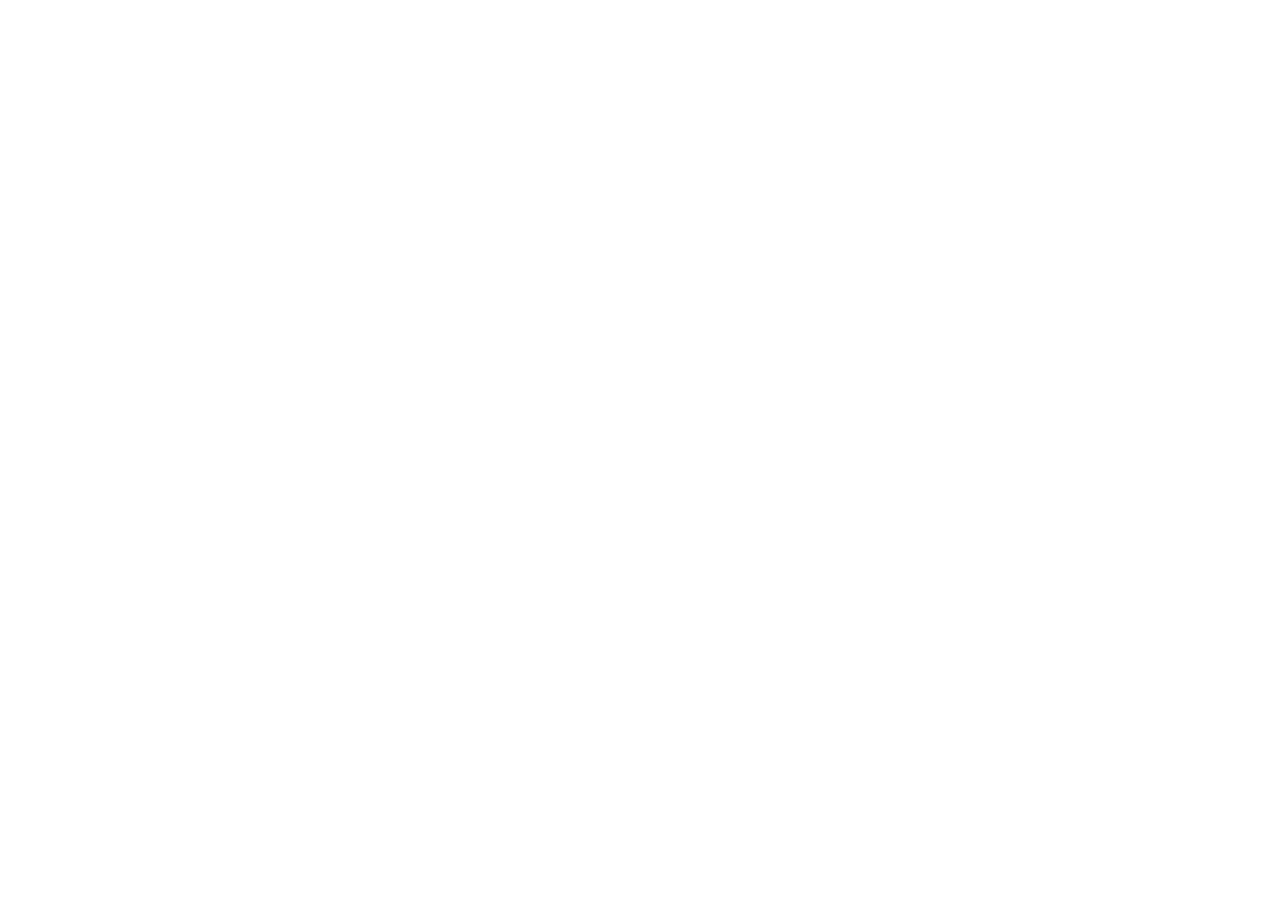
==== index.html @ 7414a8f4 "chore(project): synchronize project structure" ====
<!doctype html>
<html lang="en" dir="ltr">
  <head>
    <meta charset="UTF-8" />
    <meta name="viewport" content="width=device-width, initial-scale=1.0" />

    <title>Mostafa &amp; Amira | Luxury Wedding Invitation</title>

    <meta name="description" content="You are cordially invited to celebrate the wedding of Mostafa and Amira — Cairo, Egypt." />
    <meta name="theme-color" content="#FAD6E3" />

    <link rel="preconnect" href="https://fonts.googleapis.com" />
    <link rel="preconnect" href="https://fonts.gstatic.com" crossorigin />
    <link
      href="https://fonts.googleapis.com/css2?family=Cairo:wght@300;400;600;700;800;900&family=Cinzel:wght@400;500;600;700;800&family=Great+Vibes&family=Playfair+Display:ital,wght@0,400;1,400&display=swap"
      rel="stylesheet"
    />

    <link rel="stylesheet" href="assets/css/style.css" />
  </head>

  <body>
    <script src="assets/js/app.js"></script>
  </body>
</html>
---- assets/css/style.css ----
* {
  margin: 0;
  padding: 0;
  box-sizing: border-box;
}

html {
  scroll-behavior: smooth;
}

body {
  font-family: "Cairo", sans-serif;
  background: radial-gradient(
    circle at top,
    #2b2205 0%,
    #0b0b0b 45%,
    #000 100%
  );
  color: #fff;
  overflow-x: hidden;
}

.hero {
  min-height: 100vh;

  display: flex;
  flex-direction: column;

  justify-content: center;
  align-items: center;

  text-align: center;

  padding: 40px;
}

.hero h1,
.hero h2 {
  font-family: "Cinzel", serif;

  font-size: clamp(60px, 8vw, 120px);

  color: #d4af37;

  letter-spacing: 6px;

  text-shadow: 0 0 30px rgba(212, 175, 55, 0.35);
}

.hero span {
  font-size: 50px;

  margin: 20px 0;

  color: white;
}

.hero p {
  margin-top: 35px;

  font-size: 22px;

  letter-spacing: 6px;

  text-transform: uppercase;

  opacity: 0.8;
}
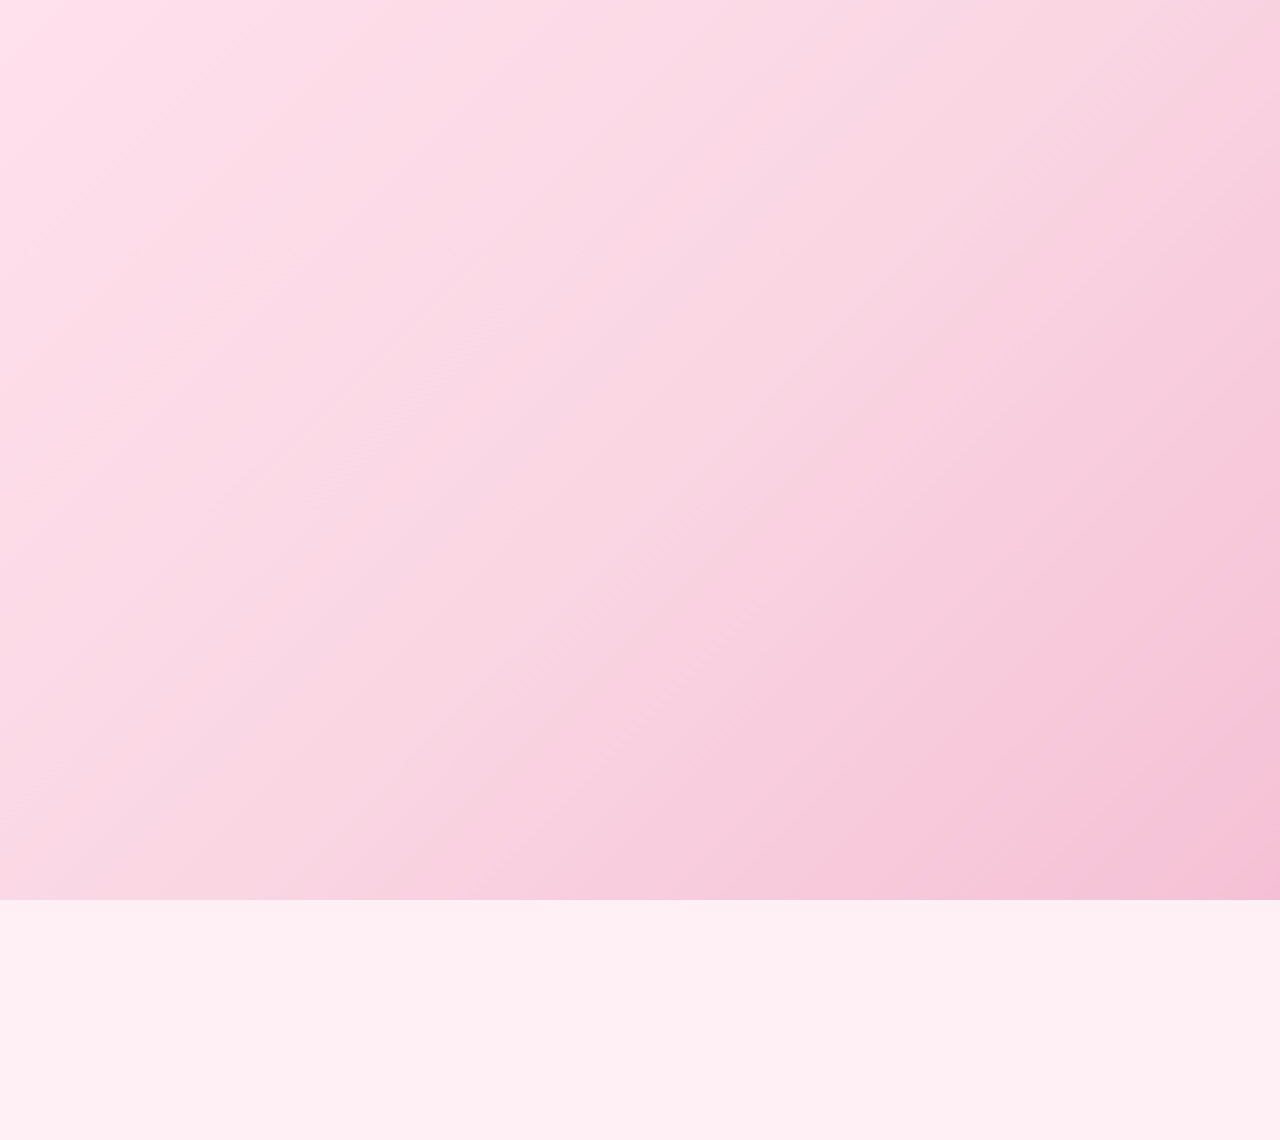
==== commit efbec97a: "chore(layout): initialize global layout system" ====
--- a/index.html
+++ b/index.html
@@ -20,6 +20,118 @@
   </head>
 
   <body>
+
+    <!-- ═══════════════════════════════════════════
+         ACCESSIBILITY — Skip to main content
+    ════════════════════════════════════════════ -->
+    <a class="skip-to-content" href="#main-content">Skip to main content</a>
+
+    <!-- ═══════════════════════════════════════════
+         PAGE LOADER
+         Shown on initial load; hidden by JS once
+         assets are ready. aria-live announces state.
+    ════════════════════════════════════════════ -->
+    <div id="loader" role="status" aria-label="Loading invitation" aria-live="polite"></div>
+
+    <!-- ═══════════════════════════════════════════
+         APP WRAPPER
+         Single root for scroll, overflow, and
+         stacking-context control.
+    ════════════════════════════════════════════ -->
+    <div id="app">
+
+      <!-- Decoration layer: particles, petals, sparkles.
+           aria-hidden — purely visual, no semantic content. -->
+      <div id="canvas-particles" aria-hidden="true"></div>
+
+      <!-- ─────────────────────────────────────────
+           SITE HEADER
+           role="banner" — one per page, per ARIA spec.
+           Contains: navigation landmark (to be built).
+      ──────────────────────────────────────────── -->
+      <header id="site-header" role="banner">
+        <nav id="site-nav" role="navigation" aria-label="Wedding invitation navigation"></nav>
+      </header>
+
+      <!-- ─────────────────────────────────────────
+           MAIN CONTENT
+           id="main-content" is the skip-link target.
+           All invitation sections live inside here.
+      ──────────────────────────────────────────── -->
+      <main id="main-content" role="main">
+
+        <!-- 01. Hero ─────────────────────────────
+             Crystal arch entrance, M&A monogram,
+             date, CTA. Reference: 01_LUXURY_HERO.png
+        ──────────────────────────────────────── -->
+        <section id="hero" aria-labelledby="hero-heading"></section>
+
+        <!-- 02. Our Story ────────────────────────
+             Couple narrative, editorial layout.
+             Reference: 05_SECTIONS_LAYOUT.png (02)
+        ──────────────────────────────────────── -->
+        <section id="our-story" aria-labelledby="our-story-heading"></section>
+
+        <!-- 03. The Event ────────────────────────
+             Date, time, place — glass info cards.
+             Reference: 05_SECTIONS_LAYOUT.png (03)
+        ──────────────────────────────────────── -->
+        <section id="the-event" aria-labelledby="the-event-heading"></section>
+
+        <!-- 04. The Couple ───────────────────────
+             Couple portrait, love quote card.
+             Reference: 05_SECTIONS_LAYOUT.png (04)
+        ──────────────────────────────────────── -->
+        <section id="the-couple" aria-labelledby="the-couple-heading"></section>
+
+        <!-- 05. Gallery ──────────────────────────
+             Photo memories, masonry grid.
+             Reference: 05_SECTIONS_LAYOUT.png (05)
+        ──────────────────────────────────────── -->
+        <section id="gallery" aria-labelledby="gallery-heading"></section>
+
+        <!-- 06. Countdown ────────────────────────
+             Live timer to wedding date.
+             Reference: 05_SECTIONS_LAYOUT.png (06)
+        ──────────────────────────────────────── -->
+        <section id="countdown" aria-labelledby="countdown-heading"></section>
+
+        <!-- 07. Location ─────────────────────────
+             Google Maps embed, venue info, transport.
+             Reference: 07_RSVP_AND_MAP.png (07-A)
+        ──────────────────────────────────────── -->
+        <section id="location" aria-labelledby="location-heading"></section>
+
+        <!-- 08. RSVP ─────────────────────────────
+             Full RSVP form: name, guests, dietary,
+             accept / decline, success state.
+             Reference: 07_RSVP_AND_MAP.png (07-B)
+        ──────────────────────────────────────── -->
+        <section id="rsvp" aria-labelledby="rsvp-heading"></section>
+
+      </main><!-- /#main-content -->
+
+      <!-- ─────────────────────────────────────────
+           SITE FOOTER
+           role="contentinfo" — one per page.
+           Contains: social share, calendar links,
+           download PDF, copyright.
+      ──────────────────────────────────────────── -->
+      <footer id="site-footer" role="contentinfo"></footer>
+
+    </div><!-- /#app -->
+
+    <!-- ═══════════════════════════════════════════
+         MUSIC PLAYER
+         Fixed position; accessible via button.
+         Audio preload="none" — user-gesture only.
+    ════════════════════════════════════════════ -->
+    <div id="music-player" role="complementary" aria-label="Background music player">
+      <audio id="music-audio" loop preload="none">
+        <source src="assets/audio/music.mp3" type="audio/mpeg" />
+      </audio>
+    </div>
+
     <script src="assets/js/app.js"></script>
   </body>
 </html>
--- a/assets/css/style.css
+++ b/assets/css/style.css
@@ -1,68 +1,1503 @@
-* {
-  margin: 0;
-  padding: 0;
-  box-sizing: border-box;
-}
-
-html {
-  scroll-behavior: smooth;
-}
-
-body {
-  font-family: "Cairo", sans-serif;
-  background: radial-gradient(
-    circle at top,
-    #2b2205 0%,
-    #0b0b0b 45%,
-    #000 100%
-  );
-  color: #fff;
-  overflow-x: hidden;
-}
-
-.hero {
-  min-height: 100vh;
-
-  display: flex;
-  flex-direction: column;
-
-  justify-content: center;
-  align-items: center;
-
-  text-align: center;
-
-  padding: 40px;
-}
-
-.hero h1,
-.hero h2 {
-  font-family: "Cinzel", serif;
-
-  font-size: clamp(60px, 8vw, 120px);
-
-  color: #d4af37;
-
-  letter-spacing: 6px;
-
-  text-shadow: 0 0 30px rgba(212, 175, 55, 0.35);
-}
-
-.hero span {
-  font-size: 50px;
-
-  margin: 20px 0;
-
-  color: white;
-}
-
-.hero p {
-  margin-top: 35px;
-
-  font-size: 22px;
-
-  letter-spacing: 6px;
-
-  text-transform: uppercase;
-
-  opacity: 0.8;
-}
+/* =============================================================
+   GT-MOSTAFA-AMIRA-WEDDING — Design Foundation
+   Source of truth: design-system/ reference images 01–09
+   ============================================================= */
+
+/* ─────────────────────────────────────────────
+   1. DESIGN TOKENS (CSS Custom Properties)
+   ───────────────────────────────────────────── */
+:root {
+
+  /* ── Brand Colors ─────────────────────────── */
+  --color-blush-100:   #FFF0F5;
+  --color-blush-200:   #FFE0EC;
+  --color-blush-300:   #FFC8DC;
+  --color-blush-400:   #FFB0CC;
+  --color-blush-500:   #FAD6E3;   /* PRIMARY — Blush Pink */
+  --color-blush-600:   #F29CB3;   /* Rose Pink */
+  --color-blush-700:   #E06B8A;
+  --color-blush-800:   #C44A6C;
+  --color-blush-900:   #8E2040;
+
+  --color-emerald-100: #E4F2EE;
+  --color-emerald-200: #BDE0D8;
+  --color-emerald-300: #8ECBBF;
+  --color-emerald-400: #52A898;
+  --color-emerald-500: #0D6857;   /* PRIMARY — Emerald Green */
+  --color-emerald-600: #0B5A4A;
+  --color-emerald-700: #0B5A48;   /* Hover / Active */
+  --color-emerald-800: #064E40;   /* Dark Emerald */
+  --color-emerald-900: #03382E;
+
+  --color-rose-gold-100: #FDF4F0;
+  --color-rose-gold-200: #FAE5DC;
+  --color-rose-gold-300: #F5CFC2;
+  --color-rose-gold-400: #EFC2AF;
+  --color-rose-gold-500: #E7B7A1;  /* PRIMARY — Rose Gold */
+  --color-rose-gold-600: #D49A84;
+  --color-rose-gold-700: #B87860;
+  --color-rose-gold-800: #8E5440;
+  --color-rose-gold-900: #5A3025;
+
+  --color-crystal-white: #FFFFFF;
+  --color-pearl-white:   #FAFAFA;
+  --color-soft-shadow:   #F1E7EA;
+  --color-ivory:         #FFFBF8;
+
+  /* ── Semantic Color Aliases ───────────────── */
+  --color-primary:       var(--color-blush-500);
+  --color-secondary:     var(--color-emerald-500);
+  --color-accent:        var(--color-rose-gold-500);
+  --color-surface:       var(--color-crystal-white);
+  --color-surface-soft:  var(--color-pearl-white);
+
+  /* ── Text Colors (from 08_DESIGN_SYSTEM) ──── */
+  --color-text-primary:   #084837;   /* Body text — Emerald Dark */
+  --color-text-secondary: #686676;   /* Muted / captions */
+  --color-text-heading:   var(--color-rose-gold-500);  /* Titles / accents */
+  --color-text-inverse:   var(--color-crystal-white);
+  --color-text-on-emerald: var(--color-crystal-white);
+
+  /* ── Background Surfaces ─────────────────── */
+  --color-bg-hero:       var(--color-blush-500);   /* 70-80% opacity usage */
+  --color-bg-section:    var(--color-blush-100);
+  --color-bg-card:       rgba(255, 255, 255, 0.85);
+  --color-bg-glass:      rgba(255, 255, 255, 0.12);
+  --color-bg-dark:       var(--color-emerald-800);
+
+  /* ── Border / Divider Colors ─────────────── */
+  --color-border-rose-gold:  rgba(231, 183, 161, 0.35);
+  --color-border-rose-solid: var(--color-rose-gold-500);
+  --color-border-emerald:    rgba(13, 104, 87, 0.30);
+  --color-border-glass:      rgba(255, 255, 255, 0.25);
+  --color-divider:           rgba(231, 183, 161, 0.30);
+
+  /* ── Gradients ───────────────────────────── */
+  --gradient-blush:
+    linear-gradient(135deg, #FFE0EC 0%, #FAD6E3 50%, #F5C0D5 100%);
+  --gradient-emerald:
+    linear-gradient(135deg, #0D6857 0%, #064E40 100%);
+  --gradient-rose-gold:
+    linear-gradient(135deg, #FAE5DC 0%, #E7B7A1 50%, #D49A84 100%);
+  --gradient-crystal:
+    linear-gradient(135deg, rgba(255,255,255,0.95) 0%, rgba(250,250,250,0.80) 100%);
+  --gradient-hero-overlay:
+    linear-gradient(180deg,
+      rgba(250, 214, 227, 0.55) 0%,
+      rgba(250, 214, 227, 0.25) 50%,
+      rgba(6, 78, 64, 0.30) 100%
+    );
+  --gradient-dark-overlay:
+    linear-gradient(180deg, rgba(6,78,64,0.70) 0%, rgba(6,78,64,0.90) 100%);
+
+  /* ─────────────────────────────────────────────
+     2. TYPOGRAPHY TOKENS
+     ───────────────────────────────────────────── */
+
+  /* ── Font Families ───────────────────────── */
+  --font-heading:  'Cinzel', 'Times New Roman', serif;     /* H1–H3, monogram */
+  --font-body:     'Cairo', 'Arial', sans-serif;           /* UI, body text */
+  --font-script:   'Great Vibes', 'cursive';               /* Sub-headings, flourishes */
+  --font-accent:   'Playfair Display', 'Georgia', serif;   /* Pull quotes, captions */
+
+  /* ── Font Weights ────────────────────────── */
+  --weight-light:     300;
+  --weight-regular:   400;
+  --weight-medium:    500;
+  --weight-semibold:  600;
+  --weight-bold:      700;
+  --weight-extrabold: 800;
+  --weight-black:     900;
+
+  /* ── Type Scale (fluid) ──────────────────── */
+  --text-xs:   clamp(0.65rem,  1.2vw, 0.75rem);    /*  10–12px */
+  --text-sm:   clamp(0.80rem,  1.4vw, 0.875rem);   /*  13–14px */
+  --text-base: clamp(0.9375rem,1.6vw, 1rem);       /*  15–16px */
+  --text-md:   clamp(1rem,     1.8vw, 1.125rem);   /*  16–18px */
+  --text-lg:   clamp(1.125rem, 2vw,   1.25rem);    /*  18–20px */
+  --text-xl:   clamp(1.25rem,  2.4vw, 1.5rem);     /*  20–24px */
+  --text-2xl:  clamp(1.5rem,   3vw,   2rem);        /*  24–32px */
+  --text-3xl:  clamp(2rem,     4vw,   2.5rem);      /*  32–40px */
+  --text-4xl:  clamp(2.5rem,   5vw,   3.5rem);      /*  40–56px */
+  --text-5xl:  clamp(3rem,     6vw,   5rem);         /*  48–80px */
+  --text-hero: clamp(4rem,     8vw,   7.5rem);       /*  64–120px */
+
+  /* ── Line Heights ────────────────────────── */
+  --leading-tight:   1.2;
+  --leading-snug:    1.4;
+  --leading-normal:  1.6;
+  --leading-relaxed: 1.8;
+
+  /* ── Letter Spacing ──────────────────────── */
+  --tracking-tight:    -0.01em;
+  --tracking-normal:    0;
+  --tracking-wide:      0.05em;
+  --tracking-wider:     0.10em;
+  --tracking-widest:    0.20em;
+  --tracking-luxury:    0.30em;   /* Hero titles, section labels */
+
+  /* ─────────────────────────────────────────────
+     3. SPACING TOKENS (4pt scale)
+     ───────────────────────────────────────────── */
+  --space-1:   4px;
+  --space-2:   8px;
+  --space-3:  12px;
+  --space-4:  16px;
+  --space-5:  20px;
+  --space-6:  24px;
+  --space-8:  32px;
+  --space-10: 40px;
+  --space-12: 48px;
+  --space-14: 56px;
+  --space-16: 64px;
+  --space-20: 80px;
+  --space-24: 96px;
+  --space-32: 128px;
+
+  /* ── Section Padding (from 09_FINAL) ─────── */
+  --section-padding-mobile:  var(--space-12);   /* 48px */
+  --section-padding-tablet:  var(--space-20);   /* 80px */
+  --section-padding-desktop: var(--space-24);   /* 96px */
+
+  /* ── Container Widths ────────────────────── */
+  --container-sm:   540px;
+  --container-md:   768px;
+  --container-lg:  1200px;
+  --container-xl:  1440px;
+  --container-pad: var(--space-6);   /* horizontal gutter */
+
+  /* ─────────────────────────────────────────────
+     4. BORDER RADIUS TOKENS
+     ───────────────────────────────────────────── */
+  --radius-xs:     4px;    /* badges, chips */
+  --radius-sm:     8px;    /* inputs, small buttons */
+  --radius-md:    12px;    /* cards */
+  --radius-lg:    20px;    /* large cards, modals */
+  --radius-xl:    30px;    /* hero cards, feature panels */
+  --radius-full: 9999px;   /* pills, avatars, round buttons */
+
+  /* ── Glass / Crystal Frame Radius ────────── */
+  --radius-glass:   var(--radius-lg);
+  --radius-crystal: var(--radius-xl);
+
+  /* ─────────────────────────────────────────────
+     5. SHADOW TOKENS
+     ───────────────────────────────────────────── */
+  --shadow-xs:
+    0 2px 8px rgba(0, 0, 0, 0.06);
+  --shadow-sm:
+    0 4px 16px rgba(0, 0, 0, 0.08);
+  --shadow-md:
+    0 8px 24px rgba(0, 0, 0, 0.08);         /* Soft */
+  --shadow-lg:
+    0 16px 40px rgba(0, 0, 0, 0.12);        /* Medium */
+  --shadow-xl:
+    0 24px 60px rgba(0, 0, 0, 0.16);        /* Strong */
+
+  /* ── Glow Shadows ────────────────────────── */
+  --shadow-glow-pink:
+    0 0 20px rgba(242, 156, 179, 0.40),
+    0 0 60px rgba(250, 214, 227, 0.20);
+  --shadow-glow-emerald:
+    0 0 20px rgba(13, 104, 87, 0.50),
+    0 0 60px rgba(6, 78, 64, 0.25);
+  --shadow-glow-rose-gold:
+    0 0 20px rgba(231, 183, 161, 0.50),
+    0 0 40px rgba(231, 183, 161, 0.20);
+  --shadow-glow-crystal:
+    0 0 30px rgba(255, 255, 255, 0.60),
+    0 0 80px rgba(250, 214, 227, 0.30);
+
+  /* ── Glassmorphism ───────────────────────── */
+  --glass-bg:         rgba(255, 255, 255, 0.12);
+  --glass-bg-strong:  rgba(255, 255, 255, 0.22);
+  --glass-border:     1px solid rgba(231, 183, 161, 0.35);
+  --glass-blur:       blur(16px);
+  --glass-blur-heavy: blur(32px);
+  --glass-shadow:
+    0 8px 32px rgba(250, 214, 227, 0.15),
+    0 2px 8px rgba(0, 0, 0, 0.08);
+
+  /* ── Dark Glass (Emerald) ────────────────── */
+  --glass-dark-bg:     rgba(6, 78, 64, 0.65);
+  --glass-dark-border: 1px solid rgba(13, 104, 87, 0.45);
+
+  /* ─────────────────────────────────────────────
+     6. ANIMATION TOKENS
+     ───────────────────────────────────────────── */
+
+  /* ── Durations ───────────────────────────── */
+  --duration-instant:  0.15s;
+  --duration-fast:     0.30s;
+  --duration-normal:   0.60s;
+  --duration-slow:     1.00s;
+  --duration-elegant:  1.50s;   /* Normal Flow */
+  --duration-luxury:   3.00s;   /* Slow & Elegant */
+  --duration-burst:    0.60s;   /* Magical Burst */
+  --duration-dynamic:  0.80s;   /* Fast & Dynamic */
+
+  /* ── Easing ──────────────────────────────── */
+  --ease-default:   ease-in-out;
+  --ease-smooth:    cubic-bezier(0.25, 0.46, 0.45, 0.94);
+  --ease-spring:    cubic-bezier(0.34, 1.56, 0.64, 1.00);
+  --ease-luxury:    cubic-bezier(0.16, 1.00, 0.30, 1.00);
+  --ease-in:        cubic-bezier(0.55, 0.00, 1.00, 0.45);
+  --ease-out:       cubic-bezier(0.00, 0.55, 0.45, 1.00);
+
+  /* ── Transition Shorthands ───────────────── */
+  --transition-base:   all var(--duration-fast)    var(--ease-smooth);
+  --transition-color:  color var(--duration-fast)  var(--ease-smooth),
+                       background-color var(--duration-fast) var(--ease-smooth),
+                       border-color var(--duration-fast) var(--ease-smooth);
+  --transition-shadow: box-shadow var(--duration-normal) var(--ease-smooth);
+  --transition-transform: transform var(--duration-normal) var(--ease-luxury);
+
+  /* ─────────────────────────────────────────────
+     7. BREAKPOINTS (reference only — use @media)
+     ───────────────────────────────────────────── */
+  /* Mobile:  base / 320px+ */
+  /* Tablet:  768px+        */
+  /* Desktop: 1200px+       */
+  /* Wide:    1440px+       */
+}
+
+/* ─────────────────────────────────────────────
+   8. ANIMATION KEYFRAMES
+   ───────────────────────────────────────────── */
+
+@keyframes fadeIn {
+  from { opacity: 0; }
+  to   { opacity: 1; }
+}
+
+@keyframes fadeInUp {
+  from { opacity: 0; transform: translateY(32px); }
+  to   { opacity: 1; transform: translateY(0); }
+}
+
+@keyframes fadeInDown {
+  from { opacity: 0; transform: translateY(-24px); }
+  to   { opacity: 1; transform: translateY(0); }
+}
+
+@keyframes fadeInScale {
+  from { opacity: 0; transform: scale(0.92); }
+  to   { opacity: 1; transform: scale(1); }
+}
+
+@keyframes slideUp {
+  from { opacity: 0; transform: translateY(48px); }
+  to   { opacity: 1; transform: translateY(0); }
+}
+
+/* Floating — used by crystals and decorative elements */
+@keyframes float {
+  0%, 100% { transform: translateY(0px)   rotate(0deg); }
+  33%       { transform: translateY(-12px) rotate(1deg); }
+  66%       { transform: translateY(-6px)  rotate(-1deg); }
+}
+
+@keyframes floatGentle {
+  0%, 100% { transform: translateY(0px); }
+  50%       { transform: translateY(-8px); }
+}
+
+/* Petal fall — used by falling petal particle system */
+@keyframes petalFall {
+  0%   { transform: translateY(-10vh) translateX(0)    rotate(0deg);   opacity: 0; }
+  10%  { opacity: 1; }
+  80%  { opacity: 0.8; }
+  100% { transform: translateY(110vh) translateX(60px) rotate(720deg); opacity: 0; }
+}
+
+/* Sparkle — used by crystal sparkle particles */
+@keyframes sparkle {
+  0%,100% { opacity: 0; transform: scale(0) rotate(0deg); }
+  50%      { opacity: 1; transform: scale(1) rotate(180deg); }
+}
+
+/* Glow pulse — used on monogram and hero headline */
+@keyframes glowPulse {
+  0%, 100% { filter: drop-shadow(0 0  8px rgba(231, 183, 161, 0.40)); }
+  50%       { filter: drop-shadow(0 0 24px rgba(231, 183, 161, 0.80)); }
+}
+
+@keyframes glowPulseEmerald {
+  0%, 100% { box-shadow: var(--shadow-glow-emerald); }
+  50%       { box-shadow: 0 0 40px rgba(13,104,87,0.80), 0 0 80px rgba(6,78,64,0.40); }
+}
+
+/* Crystal shimmer — used on glass card surfaces */
+@keyframes shimmer {
+  0%   { background-position: -200% center; }
+  100% { background-position:  200% center; }
+}
+
+/* Loader ring — page loader spinner */
+@keyframes loaderSpin {
+  0%   { transform: rotate(0deg); }
+  100% { transform: rotate(360deg); }
+}
+
+/* Scroll reveal — base state for JS-driven reveals */
+@keyframes revealFromBottom {
+  from { opacity: 0; transform: translateY(40px) scale(0.97); }
+  to   { opacity: 1; transform: translateY(0)    scale(1); }
+}
+
+/* Glass shards assemble — hero glass-reveal intro */
+@keyframes glassReveal {
+  0%   { opacity: 0; clip-path: inset(50% 50% 50% 50% round 8px); }
+  100% { opacity: 1; clip-path: inset(0%  0%  0%  0%  round 8px); }
+}
+
+/* ─────────────────────────────────────────────
+   9. BASE / RESET
+   ───────────────────────────────────────────── */
+
+*,
+*::before,
+*::after {
+  box-sizing: border-box;
+  margin:  0;
+  padding: 0;
+}
+
+html {
+  font-size: 16px;
+  scroll-behavior: smooth;
+  -webkit-text-size-adjust: 100%;
+  text-size-adjust: 100%;
+}
+
+body {
+  font-family:      var(--font-body);
+  font-size:        var(--text-base);
+  font-weight:      var(--weight-regular);
+  line-height:      var(--leading-normal);
+  color:            var(--color-text-primary);
+  background-color: var(--color-blush-100);
+  overflow-x:       hidden;
+  -webkit-font-smoothing:  antialiased;
+  -moz-osx-font-smoothing: grayscale;
+}
+
+img,
+video {
+  display: block;
+  max-width: 100%;
+  height: auto;
+}
+
+a {
+  color: inherit;
+  text-decoration: none;
+}
+
+button {
+  font-family: inherit;
+  cursor: pointer;
+  border: none;
+  background: none;
+}
+
+ul, ol {
+  list-style: none;
+}
+
+/* Focus visible — accessibility */
+:focus-visible {
+  outline: 2px solid var(--color-rose-gold-500);
+  outline-offset: 3px;
+  border-radius: var(--radius-xs);
+}
+
+/* Reduce motion for users who prefer it */
+@media (prefers-reduced-motion: reduce) {
+  *,
+  *::before,
+  *::after {
+    animation-duration:   0.01ms !important;
+    animation-iteration-count: 1 !important;
+    transition-duration:  0.01ms !important;
+  }
+}
+
+/* ─────────────────────────────────────────────
+   10. TYPOGRAPHY UTILITY CLASSES
+   ───────────────────────────────────────────── */
+
+/* ── Font families ───────────────────────── */
+.font-heading  { font-family: var(--font-heading);  }
+.font-body     { font-family: var(--font-body);     }
+.font-script   { font-family: var(--font-script);   }
+.font-accent   { font-family: var(--font-accent);   }
+
+/* ── Font sizes ───────────────────────────── */
+.text-xs   { font-size: var(--text-xs);   }
+.text-sm   { font-size: var(--text-sm);   }
+.text-base { font-size: var(--text-base); }
+.text-md   { font-size: var(--text-md);   }
+.text-lg   { font-size: var(--text-lg);   }
+.text-xl   { font-size: var(--text-xl);   }
+.text-2xl  { font-size: var(--text-2xl);  }
+.text-3xl  { font-size: var(--text-3xl);  }
+.text-4xl  { font-size: var(--text-4xl);  }
+.text-5xl  { font-size: var(--text-5xl);  }
+.text-hero { font-size: var(--text-hero); }
+
+/* ── Font weights ─────────────────────────── */
+.font-light     { font-weight: var(--weight-light);     }
+.font-regular   { font-weight: var(--weight-regular);   }
+.font-medium    { font-weight: var(--weight-medium);    }
+.font-semibold  { font-weight: var(--weight-semibold);  }
+.font-bold      { font-weight: var(--weight-bold);      }
+.font-extrabold { font-weight: var(--weight-extrabold); }
+
+/* ── Letter spacing ───────────────────────── */
+.tracking-tight   { letter-spacing: var(--tracking-tight);   }
+.tracking-normal  { letter-spacing: var(--tracking-normal);  }
+.tracking-wide    { letter-spacing: var(--tracking-wide);    }
+.tracking-wider   { letter-spacing: var(--tracking-wider);   }
+.tracking-widest  { letter-spacing: var(--tracking-widest);  }
+.tracking-luxury  { letter-spacing: var(--tracking-luxury);  }
+
+/* ── Line heights ─────────────────────────── */
+.leading-tight   { line-height: var(--leading-tight);   }
+.leading-snug    { line-height: var(--leading-snug);    }
+.leading-normal  { line-height: var(--leading-normal);  }
+.leading-relaxed { line-height: var(--leading-relaxed); }
+
+/* ── Text alignment ───────────────────────── */
+.text-left   { text-align: left;   }
+.text-center { text-align: center; }
+.text-right  { text-align: right;  }
+
+/* ── Text transform ───────────────────────── */
+.uppercase { text-transform: uppercase; }
+.lowercase { text-transform: lowercase; }
+.capitalize { text-transform: capitalize; }
+
+/* ── Text colors ──────────────────────────── */
+.text-primary      { color: var(--color-text-primary);   }
+.text-secondary    { color: var(--color-text-secondary); }
+.text-heading      { color: var(--color-text-heading);   }
+.text-inverse      { color: var(--color-text-inverse);   }
+.text-blush        { color: var(--color-blush-500);      }
+.text-emerald      { color: var(--color-emerald-500);    }
+.text-rose-gold    { color: var(--color-rose-gold-500);  }
+
+/* ─────────────────────────────────────────────
+   11. COLOR UTILITY CLASSES
+   ───────────────────────────────────────────── */
+
+.bg-blush          { background-color: var(--color-blush-500);    }
+.bg-blush-soft     { background-color: var(--color-blush-100);    }
+.bg-emerald        { background-color: var(--color-emerald-500);  }
+.bg-emerald-dark   { background-color: var(--color-emerald-800);  }
+.bg-rose-gold      { background-color: var(--color-rose-gold-500);}
+.bg-surface        { background-color: var(--color-surface);      }
+.bg-surface-soft   { background-color: var(--color-surface-soft); }
+.bg-gradient-blush { background: var(--gradient-blush);           }
+.bg-gradient-emerald { background: var(--gradient-emerald);       }
+.bg-gradient-rose-gold { background: var(--gradient-rose-gold);   }
+
+/* ─────────────────────────────────────────────
+   12. SPACING UTILITY CLASSES
+   ───────────────────────────────────────────── */
+
+/* ── Padding ──────────────────────────────── */
+.p-1  { padding: var(--space-1);  }
+.p-2  { padding: var(--space-2);  }
+.p-3  { padding: var(--space-3);  }
+.p-4  { padding: var(--space-4);  }
+.p-6  { padding: var(--space-6);  }
+.p-8  { padding: var(--space-8);  }
+.p-12 { padding: var(--space-12); }
+.p-16 { padding: var(--space-16); }
+
+.px-4  { padding-inline: var(--space-4);  }
+.px-6  { padding-inline: var(--space-6);  }
+.px-8  { padding-inline: var(--space-8);  }
+.py-4  { padding-block: var(--space-4);   }
+.py-6  { padding-block: var(--space-6);   }
+.py-8  { padding-block: var(--space-8);   }
+.py-12 { padding-block: var(--space-12);  }
+.py-16 { padding-block: var(--space-16);  }
+
+/* ── Margin ───────────────────────────────── */
+.m-auto  { margin: auto; }
+.mx-auto { margin-inline: auto; }
+
+.mt-2  { margin-top: var(--space-2);  }
+.mt-4  { margin-top: var(--space-4);  }
+.mt-6  { margin-top: var(--space-6);  }
+.mt-8  { margin-top: var(--space-8);  }
+.mt-12 { margin-top: var(--space-12); }
+.mb-2  { margin-bottom: var(--space-2);  }
+.mb-4  { margin-bottom: var(--space-4);  }
+.mb-6  { margin-bottom: var(--space-6);  }
+.mb-8  { margin-bottom: var(--space-8);  }
+.mb-12 { margin-bottom: var(--space-12); }
+
+/* ── Gap ──────────────────────────────────── */
+.gap-2  { gap: var(--space-2);  }
+.gap-4  { gap: var(--space-4);  }
+.gap-6  { gap: var(--space-6);  }
+.gap-8  { gap: var(--space-8);  }
+.gap-12 { gap: var(--space-12); }
+
+/* ─────────────────────────────────────────────
+   13. BORDER RADIUS UTILITY CLASSES
+   ───────────────────────────────────────────── */
+
+.rounded-xs     { border-radius: var(--radius-xs);     }
+.rounded-sm     { border-radius: var(--radius-sm);     }
+.rounded-md     { border-radius: var(--radius-md);     }
+.rounded-lg     { border-radius: var(--radius-lg);     }
+.rounded-xl     { border-radius: var(--radius-xl);     }
+.rounded-full   { border-radius: var(--radius-full);   }
+.rounded-glass  { border-radius: var(--radius-glass);  }
+.rounded-crystal { border-radius: var(--radius-crystal); }
+
+/* ─────────────────────────────────────────────
+   14. SHADOW UTILITY CLASSES
+   ───────────────────────────────────────────── */
+
+.shadow-xs        { box-shadow: var(--shadow-xs);           }
+.shadow-sm        { box-shadow: var(--shadow-sm);           }
+.shadow-md        { box-shadow: var(--shadow-md);           }
+.shadow-lg        { box-shadow: var(--shadow-lg);           }
+.shadow-xl        { box-shadow: var(--shadow-xl);           }
+.shadow-glow-pink    { box-shadow: var(--shadow-glow-pink);    }
+.shadow-glow-emerald { box-shadow: var(--shadow-glow-emerald); }
+.shadow-glow-rose-gold { box-shadow: var(--shadow-glow-rose-gold); }
+.shadow-glow-crystal   { box-shadow: var(--shadow-glow-crystal);   }
+
+/* ─────────────────────────────────────────────
+   15. GLASSMORPHISM UTILITY CLASSES
+   ───────────────────────────────────────────── */
+
+/* ── Base glass card ──────────────────────── */
+.glass {
+  background:    var(--glass-bg);
+  border:        var(--glass-border);
+  border-radius: var(--radius-glass);
+  backdrop-filter:         var(--glass-blur);
+  -webkit-backdrop-filter: var(--glass-blur);
+  box-shadow:    var(--glass-shadow);
+}
+
+/* ── Stronger glass (modal, hero card) ───── */
+.glass-strong {
+  background:    var(--glass-bg-strong);
+  border:        var(--glass-border);
+  border-radius: var(--radius-glass);
+  backdrop-filter:         var(--glass-blur-heavy);
+  -webkit-backdrop-filter: var(--glass-blur-heavy);
+  box-shadow:    var(--shadow-lg), var(--shadow-glow-pink);
+}
+
+/* ── Dark glass (emerald crystal card) ───── */
+.glass-dark {
+  background:    var(--glass-dark-bg);
+  border:        var(--glass-dark-border);
+  border-radius: var(--radius-glass);
+  backdrop-filter:         var(--glass-blur);
+  -webkit-backdrop-filter: var(--glass-blur);
+  box-shadow:    var(--shadow-lg);
+}
+
+/* ── Crystal card (elevated, rounded) ────── */
+.crystal-card {
+  background:    var(--gradient-crystal);
+  border:        1px solid var(--color-rose-gold-500);
+  border-radius: var(--radius-crystal);
+  box-shadow:    var(--shadow-lg), var(--shadow-glow-rose-gold);
+}
+
+/* ── Rose gold edge highlight ─────────────── */
+.rose-gold-edge {
+  border:     1px solid var(--color-rose-gold-500);
+  box-shadow: inset 0 0 0 1px rgba(231, 183, 161, 0.20);
+}
+
+/* ─────────────────────────────────────────────
+   16. LAYOUT UTILITY CLASSES
+   ───────────────────────────────────────────── */
+
+/* ── Container ────────────────────────────── */
+.container {
+  width:           100%;
+  max-width:       var(--container-lg);
+  margin-inline:   auto;
+  padding-inline:  var(--container-pad);
+}
+
+.container-sm {
+  width:           100%;
+  max-width:       var(--container-sm);
+  margin-inline:   auto;
+  padding-inline:  var(--container-pad);
+}
+
+.container-md {
+  width:           100%;
+  max-width:       var(--container-md);
+  margin-inline:   auto;
+  padding-inline:  var(--container-pad);
+}
+
+.container-xl {
+  width:           100%;
+  max-width:       var(--container-xl);
+  margin-inline:   auto;
+  padding-inline:  var(--container-pad);
+}
+
+/* ── Flex ─────────────────────────────────── */
+.flex         { display: flex;          }
+.flex-col     { flex-direction: column; }
+.flex-wrap    { flex-wrap: wrap;        }
+.items-center { align-items: center;    }
+.items-start  { align-items: flex-start;}
+.items-end    { align-items: flex-end;  }
+.justify-center  { justify-content: center;        }
+.justify-between { justify-content: space-between; }
+.justify-end     { justify-content: flex-end;      }
+.flex-1       { flex: 1;               }
+
+/* ── Grid ─────────────────────────────────── */
+.grid      { display: grid; }
+.grid-cols-1 { grid-template-columns: repeat(1, 1fr); }
+.grid-cols-2 { grid-template-columns: repeat(2, 1fr); }
+.grid-cols-3 { grid-template-columns: repeat(3, 1fr); }
+.grid-cols-4 { grid-template-columns: repeat(4, 1fr); }
+.grid-cols-12 { grid-template-columns: repeat(12, 1fr); }
+
+/* ── Display ──────────────────────────────── */
+.block        { display: block;        }
+.inline-block { display: inline-block; }
+.hidden       { display: none;         }
+
+/* ── Position ─────────────────────────────── */
+.relative { position: relative; }
+.absolute { position: absolute; }
+.fixed    { position: fixed;    }
+.sticky   { position: sticky;   }
+.inset-0  { inset: 0; }
+
+/* ── Size ─────────────────────────────────── */
+.w-full  { width: 100%;  }
+.h-full  { height: 100%; }
+.w-screen  { width:  100vw; }
+.h-screen  { height: 100vh; }
+.min-h-screen { min-height: 100vh; }
+
+/* ── Overflow ─────────────────────────────── */
+.overflow-hidden { overflow: hidden;   }
+.overflow-auto   { overflow: auto;     }
+
+/* ── Object fit ───────────────────────────── */
+.object-cover   { object-fit: cover;   }
+.object-contain { object-fit: contain; }
+.object-center  { object-position: center; }
+
+/* ── Z-index scale ────────────────────────── */
+.z-below    { z-index: -1;   }
+.z-base     { z-index:  0;   }
+.z-raised   { z-index:  10;  }
+.z-overlay  { z-index:  20;  }
+.z-modal    { z-index:  30;  }
+.z-toast    { z-index:  40;  }
+.z-loader   { z-index:  50;  }
+
+/* ─────────────────────────────────────────────
+   17. ANIMATION UTILITY CLASSES
+   ───────────────────────────────────────────── */
+
+/* ── Base reveal states (JS adds .is-visible) */
+.reveal {
+  opacity: 0;
+  transform: translateY(40px);
+  transition:
+    opacity  var(--duration-elegant) var(--ease-luxury),
+    transform var(--duration-elegant) var(--ease-luxury);
+}
+
+.reveal.is-visible {
+  opacity: 1;
+  transform: translateY(0);
+}
+
+.reveal-scale {
+  opacity: 0;
+  transform: scale(0.94);
+  transition:
+    opacity   var(--duration-elegant) var(--ease-luxury),
+    transform var(--duration-elegant) var(--ease-luxury);
+}
+
+.reveal-scale.is-visible {
+  opacity: 1;
+  transform: scale(1);
+}
+
+/* ── Stagger helpers (JS sets --stagger-i) ── */
+.stagger { transition-delay: calc(var(--stagger-i, 0) * 80ms); }
+
+/* ── Named animation classes ──────────────── */
+.animate-fade-in      { animation: fadeIn      var(--duration-normal) var(--ease-smooth) both; }
+.animate-fade-in-up   { animation: fadeInUp    var(--duration-elegant) var(--ease-luxury) both; }
+.animate-fade-in-down { animation: fadeInDown  var(--duration-elegant) var(--ease-luxury) both; }
+.animate-fade-in-scale { animation: fadeInScale var(--duration-elegant) var(--ease-spring) both; }
+.animate-slide-up     { animation: slideUp     var(--duration-elegant) var(--ease-luxury) both; }
+.animate-float        { animation: float       var(--duration-luxury) var(--ease-default) infinite; }
+.animate-float-gentle { animation: floatGentle 4s              var(--ease-default) infinite; }
+.animate-glow-pulse   { animation: glowPulse   3s              var(--ease-default) infinite; }
+.animate-sparkle      { animation: sparkle     1.5s            var(--ease-default) infinite; }
+
+/* ── Delay helpers ────────────────────────── */
+.delay-100 { animation-delay: 0.10s; }
+.delay-200 { animation-delay: 0.20s; }
+.delay-300 { animation-delay: 0.30s; }
+.delay-400 { animation-delay: 0.40s; }
+.delay-500 { animation-delay: 0.50s; }
+.delay-600 { animation-delay: 0.60s; }
+.delay-800 { animation-delay: 0.80s; }
+
+/* ─────────────────────────────────────────────
+   18. RESPONSIVE BREAKPOINTS
+   ───────────────────────────────────────────── */
+
+/* ── Tablet: 768px+ ───────────────────────── */
+@media (min-width: 768px) {
+  :root {
+    --container-pad: var(--space-8);
+  }
+
+  .container,
+  .container-sm,
+  .container-md,
+  .container-xl {
+    padding-inline: var(--space-8);
+  }
+
+  .md\:flex       { display: flex;  }
+  .md\:hidden     { display: none;  }
+  .md\:block      { display: block; }
+  .md\:grid-cols-2 { grid-template-columns: repeat(2, 1fr); }
+  .md\:grid-cols-3 { grid-template-columns: repeat(3, 1fr); }
+  .md\:text-center { text-align: center; }
+}
+
+/* ── Desktop: 1200px+ ─────────────────────── */
+@media (min-width: 1200px) {
+  :root {
+    --container-pad: var(--space-12);
+  }
+
+  .container,
+  .container-sm,
+  .container-md,
+  .container-xl {
+    padding-inline: var(--space-12);
+  }
+
+  .lg\:flex        { display: flex;  }
+  .lg\:hidden      { display: none;  }
+  .lg\:block       { display: block; }
+  .lg\:grid-cols-3 { grid-template-columns: repeat(3, 1fr); }
+  .lg\:grid-cols-4 { grid-template-columns: repeat(4, 1fr); }
+  .lg\:flex-row    { flex-direction: row; }
+}
+
+/* ── Wide: 1440px+ ────────────────────────── */
+@media (min-width: 1440px) {
+  .xl\:grid-cols-4 { grid-template-columns: repeat(4, 1fr); }
+  .xl\:text-hero   { font-size: var(--text-hero); }
+}
+
+/* ── Mobile only: < 768px ─────────────────── */
+@media (max-width: 767px) {
+  .sm\:hidden      { display: none;   }
+  .sm\:block       { display: block;  }
+  .sm\:flex-col    { flex-direction: column; }
+  .sm\:text-center { text-align: center;     }
+  .sm\:grid-cols-1 { grid-template-columns: 1fr; }
+}
+
+
+/* =============================================================
+   GT-MOSTAFA-AMIRA-WEDDING — Global Layout System
+   Builds on: design-system/ reference images 01–09
+   ============================================================= */
+
+/* ─────────────────────────────────────────────
+   19. ACCESSIBILITY — SKIP LINK
+   ───────────────────────────────────────────── */
+
+.skip-to-content {
+  /* Visually hidden until focused */
+  position:   absolute;
+  top:        var(--space-4);
+  left:       var(--space-4);
+  z-index:    var(--z-loader, 50);
+  padding:    var(--space-3) var(--space-6);
+
+  font-family: var(--font-body);
+  font-size:   var(--text-sm);
+  font-weight: var(--weight-semibold);
+  color:       var(--color-text-inverse);
+
+  background:    var(--color-emerald-500);
+  border-radius: var(--radius-sm);
+  box-shadow:    var(--shadow-md);
+
+  /* Hidden off-screen until keyboard focus */
+  transform:  translateY(-200%);
+  transition: transform var(--duration-fast) var(--ease-smooth);
+}
+
+.skip-to-content:focus-visible {
+  transform: translateY(0);
+  outline:   2px solid var(--color-rose-gold-500);
+  outline-offset: 3px;
+}
+
+/* ─────────────────────────────────────────────
+   20. PAGE LOADER SHELL
+   ───────────────────────────────────────────── */
+
+#loader {
+  position:   fixed;
+  inset:      0;
+  z-index:    var(--z-loader, 50);
+  display:    flex;
+  align-items:     center;
+  justify-content: center;
+
+  background: var(--gradient-blush);
+
+  /* JS adds .loader--hidden to fade out */
+  opacity:    1;
+  transition: opacity var(--duration-elegant) var(--ease-smooth),
+              visibility var(--duration-elegant) var(--ease-smooth);
+}
+
+#loader.loader--hidden {
+  opacity:    0;
+  visibility: hidden;
+  pointer-events: none;
+}
+
+/* ─────────────────────────────────────────────
+   21. PAGE WRAPPER  (#app)
+   Single stacking context; clips decorations;
+   lets fixed elements (loader, music) escape.
+   ───────────────────────────────────────────── */
+
+#app {
+  position:   relative;
+  width:      100%;
+  min-height: 100vh;
+  overflow-x: hidden;
+
+  /* Isolate stacking context so z-index layers
+     inside #app are self-contained             */
+  isolation: isolate;
+}
+
+/* ─────────────────────────────────────────────
+   22. DECORATION / PARTICLE CANVAS LAYER
+   Sits behind all content; pointer events off
+   so it never blocks interaction.
+   ───────────────────────────────────────────── */
+
+#canvas-particles {
+  position: fixed;
+  inset:    0;
+  z-index:  var(--z-below, -1);
+  width:    100%;
+  height:   100%;
+  overflow: hidden;
+  pointer-events: none;
+}
+
+/* ─────────────────────────────────────────────
+   23. SEMANTIC LANDMARK SHELLS
+   Structural layout only — no visual content.
+   ───────────────────────────────────────────── */
+
+/* ── Site Header ──────────────────────────── */
+#site-header {
+  position:   sticky;
+  top:        0;
+  left:       0;
+  right:      0;
+  z-index:    var(--z-overlay, 20);
+  width:      100%;
+
+  /* Height reserved for future nav content */
+  min-height: 72px;
+
+  display:         flex;
+  align-items:     center;
+  justify-content: space-between;
+  padding-inline:  var(--container-pad);
+
+  /* Glassmorphism baseline — visual styles
+     added in component phase                  */
+  transition: background var(--duration-normal) var(--ease-smooth),
+              box-shadow  var(--duration-normal) var(--ease-smooth);
+}
+
+/* Header scrolled state — JS adds .is-scrolled */
+#site-header.is-scrolled {
+  background:    var(--glass-bg-strong);
+  backdrop-filter:         var(--glass-blur);
+  -webkit-backdrop-filter: var(--glass-blur);
+  box-shadow:    var(--shadow-sm);
+}
+
+/* ── Site Navigation ──────────────────────── */
+#site-nav {
+  display:         flex;
+  align-items:     center;
+  gap:             var(--space-8);
+  width:           100%;
+}
+
+/* ── Main Content ─────────────────────────── */
+#main-content {
+  position:   relative;
+  z-index:    var(--z-base, 0);
+  width:      100%;
+
+  /* Stack all sections vertically with no gap;
+     each section owns its own vertical rhythm  */
+  display:        flex;
+  flex-direction: column;
+}
+
+/* ── Site Footer ──────────────────────────── */
+#site-footer {
+  position:   relative;
+  z-index:    var(--z-base, 0);
+  width:      100%;
+}
+
+/* ── Music Player Shell ───────────────────── */
+#music-player {
+  position: fixed;
+  bottom:   var(--space-6);
+  right:    var(--space-6);
+  z-index:  var(--z-toast, 40);
+}
+
+/* ─────────────────────────────────────────────
+   24. SECTION WRAPPER SYSTEM
+   Every invitation section uses .section as its
+   outer shell. Variants control background and
+   surface colour; inner layout is handled by
+   .section__inner and the container system.
+   ───────────────────────────────────────────── */
+
+/* ── Base section ─────────────────────────── */
+.section {
+  position:       relative;
+  width:          100%;
+  padding-block:  var(--section-padding-mobile);
+  overflow:       hidden; /* contain decorative overflows */
+}
+
+/* ── Section backgrounds / variants ──────── */
+.section--blush {
+  background: var(--gradient-blush);
+}
+
+.section--blush-soft {
+  background: var(--color-blush-100);
+}
+
+.section--crystal {
+  background: var(--gradient-crystal);
+}
+
+.section--dark {
+  background:  var(--gradient-emerald);
+  color:       var(--color-text-inverse);
+}
+
+.section--dark-overlay {
+  background:  var(--color-emerald-800);
+  color:       var(--color-text-inverse);
+}
+
+.section--transparent {
+  background: transparent;
+}
+
+/* ── Specific section identities ─────────── */
+/* These IDs act as hooks; visual styles added
+   in the component / section phase.           */
+
+#hero      { padding-block: 0; min-height: 100vh; }
+#our-story { }
+#the-event { }
+#the-couple { }
+#gallery   { }
+#countdown { }
+#location  { }
+#rsvp      { }
+#site-footer { padding-block: var(--space-12); }
+
+/* ── Section inner wrapper ────────────────── */
+/* Centres content and applies max-width       */
+.section__inner {
+  position:       relative;
+  z-index:        1;          /* above section bg / decoration */
+  width:          100%;
+  max-width:      var(--container-lg);
+  margin-inline:  auto;
+  padding-inline: var(--container-pad);
+}
+
+.section__inner--sm {
+  max-width: var(--container-sm);
+  margin-inline:  auto;
+  padding-inline: var(--container-pad);
+}
+
+.section__inner--md {
+  max-width: var(--container-md);
+  margin-inline:  auto;
+  padding-inline: var(--container-pad);
+}
+
+.section__inner--xl {
+  max-width: var(--container-xl);
+  margin-inline:  auto;
+  padding-inline: var(--container-pad);
+}
+
+.section__inner--flush {
+  /* Full bleed — no horizontal padding */
+  padding-inline: 0;
+}
+
+/* ── Section decoration layer ─────────────── */
+/* Absolutely positioned bg art (flowers,
+   crystals) lives here — aria-hidden in HTML  */
+.section__decor {
+  position:       absolute;
+  inset:          0;
+  z-index:        0;
+  pointer-events: none;
+  overflow:       hidden;
+}
+
+/* ─────────────────────────────────────────────
+   25. VERTICAL RHYTHM
+   Consistent space between stacked sections and
+   between elements within a section.
+   ───────────────────────────────────────────── */
+
+/* ── Section spacer ───────────────────────── */
+.section-spacer {
+  display: block;
+  height:  var(--section-padding-mobile);
+}
+
+/* ── Content rhythm — stacked children ────── */
+.rhythm > * + * { margin-top: var(--space-6);  }
+.rhythm-sm > * + * { margin-top: var(--space-4); }
+.rhythm-lg > * + * { margin-top: var(--space-8); }
+.rhythm-xl > * + * { margin-top: var(--space-12); }
+
+/* ── Horizontal rule / divider ────────────── */
+.divider {
+  display: block;
+  width:   100%;
+  height:  1px;
+  background: var(--color-divider);
+  border:  none;
+  margin-block: var(--space-8);
+}
+
+.divider--rose-gold {
+  background: linear-gradient(
+    90deg,
+    transparent,
+    var(--color-rose-gold-500) 25%,
+    var(--color-rose-gold-500) 75%,
+    transparent
+  );
+  height: 1px;
+}
+
+.divider--emerald {
+  background: linear-gradient(
+    90deg,
+    transparent,
+    var(--color-emerald-500) 25%,
+    var(--color-emerald-500) 75%,
+    transparent
+  );
+  height: 1px;
+}
+
+.divider--ornament {
+  /* Centred dot ornament between sections */
+  display:         flex;
+  align-items:     center;
+  justify-content: center;
+  gap:             var(--space-3);
+  border:          none;
+  margin-block:    var(--space-8);
+}
+
+.divider--ornament::before,
+.divider--ornament::after {
+  content:    '';
+  flex:       1;
+  height:     1px;
+  background: var(--color-divider);
+}
+
+/* ─────────────────────────────────────────────
+   26. EXTENDED GRID PATTERNS
+   Supplements the token-grid utilities from the
+   foundation. These are named structural patterns
+   matching the design system layouts.
+   ───────────────────────────────────────────── */
+
+/* ── Auto-fit responsive grid ─────────────── */
+/* Cards reflow automatically — no breakpoint
+   needed. --min-col-width controls min size.  */
+.grid-auto {
+  display: grid;
+  grid-template-columns: repeat(
+    auto-fit,
+    minmax(var(--min-col-width, 260px), 1fr)
+  );
+  gap: var(--grid-gap, var(--space-6));
+}
+
+/* ── Three info-card row (Event section) ──── */
+/* DATE | TIME | PLACE — collapses to 1 col   */
+.grid-info-cards {
+  display: grid;
+  grid-template-columns: 1fr;
+  gap: var(--space-6);
+}
+
+/* ── Gallery masonry-ready grid ───────────── */
+/* Maintains aspect ratio; JS / CSS-masonry
+   (when supported) layers on top.            */
+.grid-gallery {
+  display: grid;
+  grid-template-columns: repeat(2, 1fr);
+  gap: var(--space-3);
+}
+
+/* ── Two-column asymmetric (story / couple) ─ */
+/* 40% | 60% editorial split                  */
+.grid-editorial {
+  display: grid;
+  grid-template-columns: 1fr;
+  gap: var(--space-8);
+}
+
+/* ── Countdown quad grid ──────────────────── */
+/* 4 equal cells — DAYS HOURS MINS SECS       */
+.grid-countdown {
+  display: grid;
+  grid-template-columns: repeat(4, 1fr);
+  gap: var(--space-4);
+}
+
+/* ── Map + RSVP two-panel layout ──────────── */
+.grid-map-rsvp {
+  display: grid;
+  grid-template-columns: 1fr;
+  gap: var(--space-8);
+}
+
+/* ─────────────────────────────────────────────
+   27. NAMED FLEX LAYOUT PATTERNS
+   ───────────────────────────────────────────── */
+
+/* ── Centred column — hero content, section
+   headings, RSVP confirmation panel           */
+.flex-center-col {
+  display:         flex;
+  flex-direction:  column;
+  align-items:     center;
+  justify-content: center;
+  text-align:      center;
+}
+
+/* ── Spread row — header, card rows ────────── */
+.flex-spread {
+  display:         flex;
+  align-items:     center;
+  justify-content: space-between;
+  flex-wrap:       wrap;
+  gap:             var(--space-4);
+}
+
+/* ── Pill row — badge groups, button rows ─── */
+.flex-pill-row {
+  display:     flex;
+  align-items: center;
+  flex-wrap:   wrap;
+  gap:         var(--space-2);
+}
+
+/* ── Stack — icon + label, form field ─────── */
+.flex-stack {
+  display:        flex;
+  flex-direction: column;
+  gap:            var(--space-2);
+}
+
+/* ── Icon row — social links, feature icons── */
+.flex-icon-row {
+  display:     flex;
+  align-items: center;
+  gap:         var(--space-4);
+  flex-wrap:   wrap;
+}
+
+/* ─────────────────────────────────────────────
+   28. RESPONSIVE SPACING EXTENSIONS
+   Section-level padding scales up at breakpoints.
+   ───────────────────────────────────────────── */
+
+@media (min-width: 768px) {
+  .section {
+    padding-block: var(--section-padding-tablet);
+  }
+
+  #site-footer {
+    padding-block: var(--space-16);
+  }
+
+  /* Info cards: 3 columns on tablet */
+  .grid-info-cards {
+    grid-template-columns: repeat(3, 1fr);
+  }
+
+  /* Gallery: 3 columns on tablet */
+  .grid-gallery {
+    grid-template-columns: repeat(3, 1fr);
+  }
+
+  /* Map + RSVP: side by side on tablet */
+  .grid-map-rsvp {
+    grid-template-columns: 1fr 1fr;
+  }
+
+  /* Editorial: 40/60 split on tablet */
+  .grid-editorial {
+    grid-template-columns: 2fr 3fr;
+    align-items: center;
+  }
+
+  /* Section inner padding scales */
+  .section__inner,
+  .section__inner--sm,
+  .section__inner--md,
+  .section__inner--xl {
+    padding-inline: var(--space-8);
+  }
+
+  .section-spacer {
+    height: var(--section-padding-tablet);
+  }
+}
+
+@media (min-width: 1200px) {
+  .section {
+    padding-block: var(--section-padding-desktop);
+  }
+
+  #site-footer {
+    padding-block: var(--space-20);
+  }
+
+  /* Gallery: 4 columns on desktop */
+  .grid-gallery {
+    grid-template-columns: repeat(4, 1fr);
+  }
+
+  /* Map + RSVP: wider map panel on desktop */
+  .grid-map-rsvp {
+    grid-template-columns: 5fr 4fr;
+  }
+
+  /* Section inner padding scales */
+  .section__inner,
+  .section__inner--sm,
+  .section__inner--md,
+  .section__inner--xl {
+    padding-inline: var(--space-12);
+  }
+
+  .section-spacer {
+    height: var(--section-padding-desktop);
+  }
+
+  #site-header {
+    min-height: 80px;
+    padding-inline: var(--space-12);
+  }
+}
+
+/* ─────────────────────────────────────────────
+   29. ASPECT RATIO UTILITIES
+   ───────────────────────────────────────────── */
+
+.aspect-square    { aspect-ratio: 1 / 1;    }
+.aspect-video     { aspect-ratio: 16 / 9;   }
+.aspect-portrait  { aspect-ratio: 3 / 4;    }
+.aspect-landscape { aspect-ratio: 4 / 3;    }
+.aspect-wide      { aspect-ratio: 21 / 9;   }
+.aspect-hero      { aspect-ratio: 9 / 16;   }  /* mobile hero */
+.aspect-card      { aspect-ratio: 4 / 5;    }  /* gallery photo card */
+
+/* ─────────────────────────────────────────────
+   30. SCROLL UTILITIES
+   ───────────────────────────────────────────── */
+
+/* ── Smooth scroll container ──────────────── */
+.scroll-smooth { scroll-behavior: smooth; }
+
+/* ── Scroll snap — full-page section snapping */
+.scroll-snap-container {
+  scroll-snap-type:    y mandatory;
+  overflow-y:          scroll;
+  height:              100vh;
+  -webkit-overflow-scrolling: touch;
+}
+
+.scroll-snap-item {
+  scroll-snap-align:  start;
+  scroll-snap-stop:   always;
+}
+
+/* ── Scroll margin — offset for sticky header */
+[id] {
+  scroll-margin-top: 80px;  /* matches #site-header min-height */
+}
+
+/* ─────────────────────────────────────────────
+   31. OVERLAY UTILITIES
+   ───────────────────────────────────────────── */
+
+/* Generic full-cover overlay */
+.overlay {
+  position:       absolute;
+  inset:          0;
+  pointer-events: none;
+}
+
+/* Hero gradient overlay (blush → emerald) */
+.overlay--hero {
+  background: var(--gradient-hero-overlay);
+  z-index:    0;
+}
+
+/* Dark scrim for text legibility on photos */
+.overlay--scrim {
+  background: rgba(6, 78, 64, 0.45);
+  z-index:    0;
+}
+
+/* Blush wash over section background */
+.overlay--blush {
+  background: rgba(250, 214, 227, 0.35);
+  z-index:    0;
+}
+
+/* ─────────────────────────────────────────────
+   32. LAYOUT HELPER CLASSES
+   ───────────────────────────────────────────── */
+
+/* ── Visually hidden (accessible) ─────────── */
+/* Hides content visually; keeps it in the
+   accessibility tree for screen readers.      */
+.sr-only {
+  position:   absolute;
+  width:      1px;
+  height:     1px;
+  padding:    0;
+  margin:     -1px;
+  overflow:   hidden;
+  clip:       rect(0, 0, 0, 0);
+  white-space: nowrap;
+  border:     0;
+}
+
+/* ── Not visually hidden (undo sr-only) ────── */
+.not-sr-only {
+  position:   static;
+  width:      auto;
+  height:     auto;
+  padding:    0;
+  margin:     0;
+  overflow:   visible;
+  clip:       auto;
+  white-space: normal;
+}
+
+/* ── Truncate single line ─────────────────── */
+.truncate {
+  overflow:      hidden;
+  white-space:   nowrap;
+  text-overflow: ellipsis;
+}
+
+/* ── Clamp multi-line text ────────────────── */
+.line-clamp-2 { display: -webkit-box; -webkit-line-clamp: 2; -webkit-box-orient: vertical; overflow: hidden; }
+.line-clamp-3 { display: -webkit-box; -webkit-line-clamp: 3; -webkit-box-orient: vertical; overflow: hidden; }
+
+/* ── Pointer events ───────────────────────── */
+.pointer-none   { pointer-events: none; }
+.pointer-auto   { pointer-events: auto; }
+
+/* ── User select ──────────────────────────── */
+.select-none { user-select: none; -webkit-user-select: none; }
+.select-all  { user-select: all;  -webkit-user-select: all;  }
+
+/* ── Cursor ───────────────────────────────── */
+.cursor-pointer { cursor: pointer; }
+.cursor-default { cursor: default; }
+
+/* ── Opacity scale ────────────────────────── */
+.opacity-0    { opacity: 0;    }
+.opacity-25   { opacity: 0.25; }
+.opacity-50   { opacity: 0.50; }
+.opacity-75   { opacity: 0.75; }
+.opacity-100  { opacity: 1;    }
+
+/* ── Border utilities ─────────────────────── */
+.border-none      { border: none;                              }
+.border-rose-gold { border: 1px solid var(--color-rose-gold-500); }
+.border-emerald   { border: 1px solid var(--color-emerald-500);   }
+.border-glass     { border: var(--glass-border);               }
+
+/* ── Transition helpers ───────────────────── */
+.transition-base      { transition: var(--transition-base);      }
+.transition-color     { transition: var(--transition-color);     }
+.transition-shadow    { transition: var(--transition-shadow);    }
+.transition-transform { transition: var(--transition-transform); }
+.transition-none      { transition: none;                        }
+
+/* ── Isolation ────────────────────────────── */
+.isolate { isolation: isolate; }
+
+/* ── Will-change hints (GPU layers) ───────── */
+.will-change-transform { will-change: transform; }
+.will-change-opacity   { will-change: opacity;   }
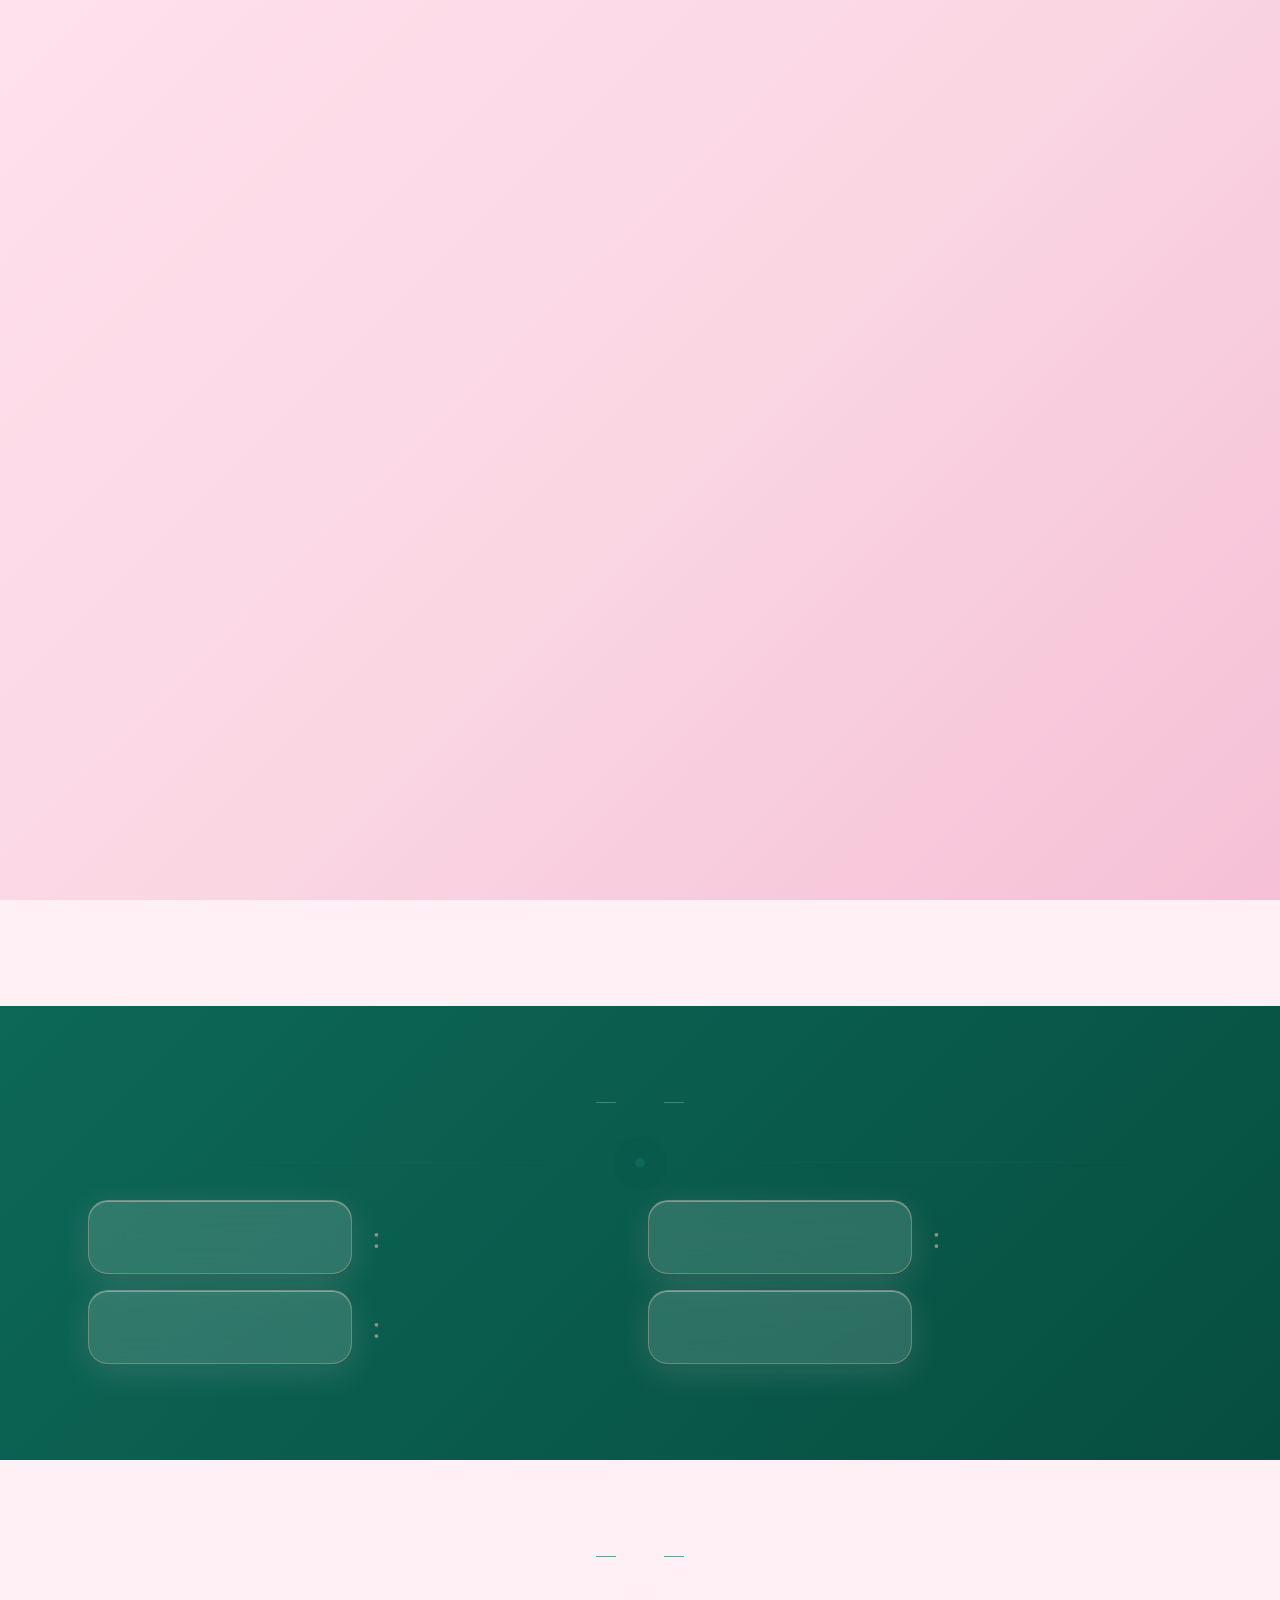
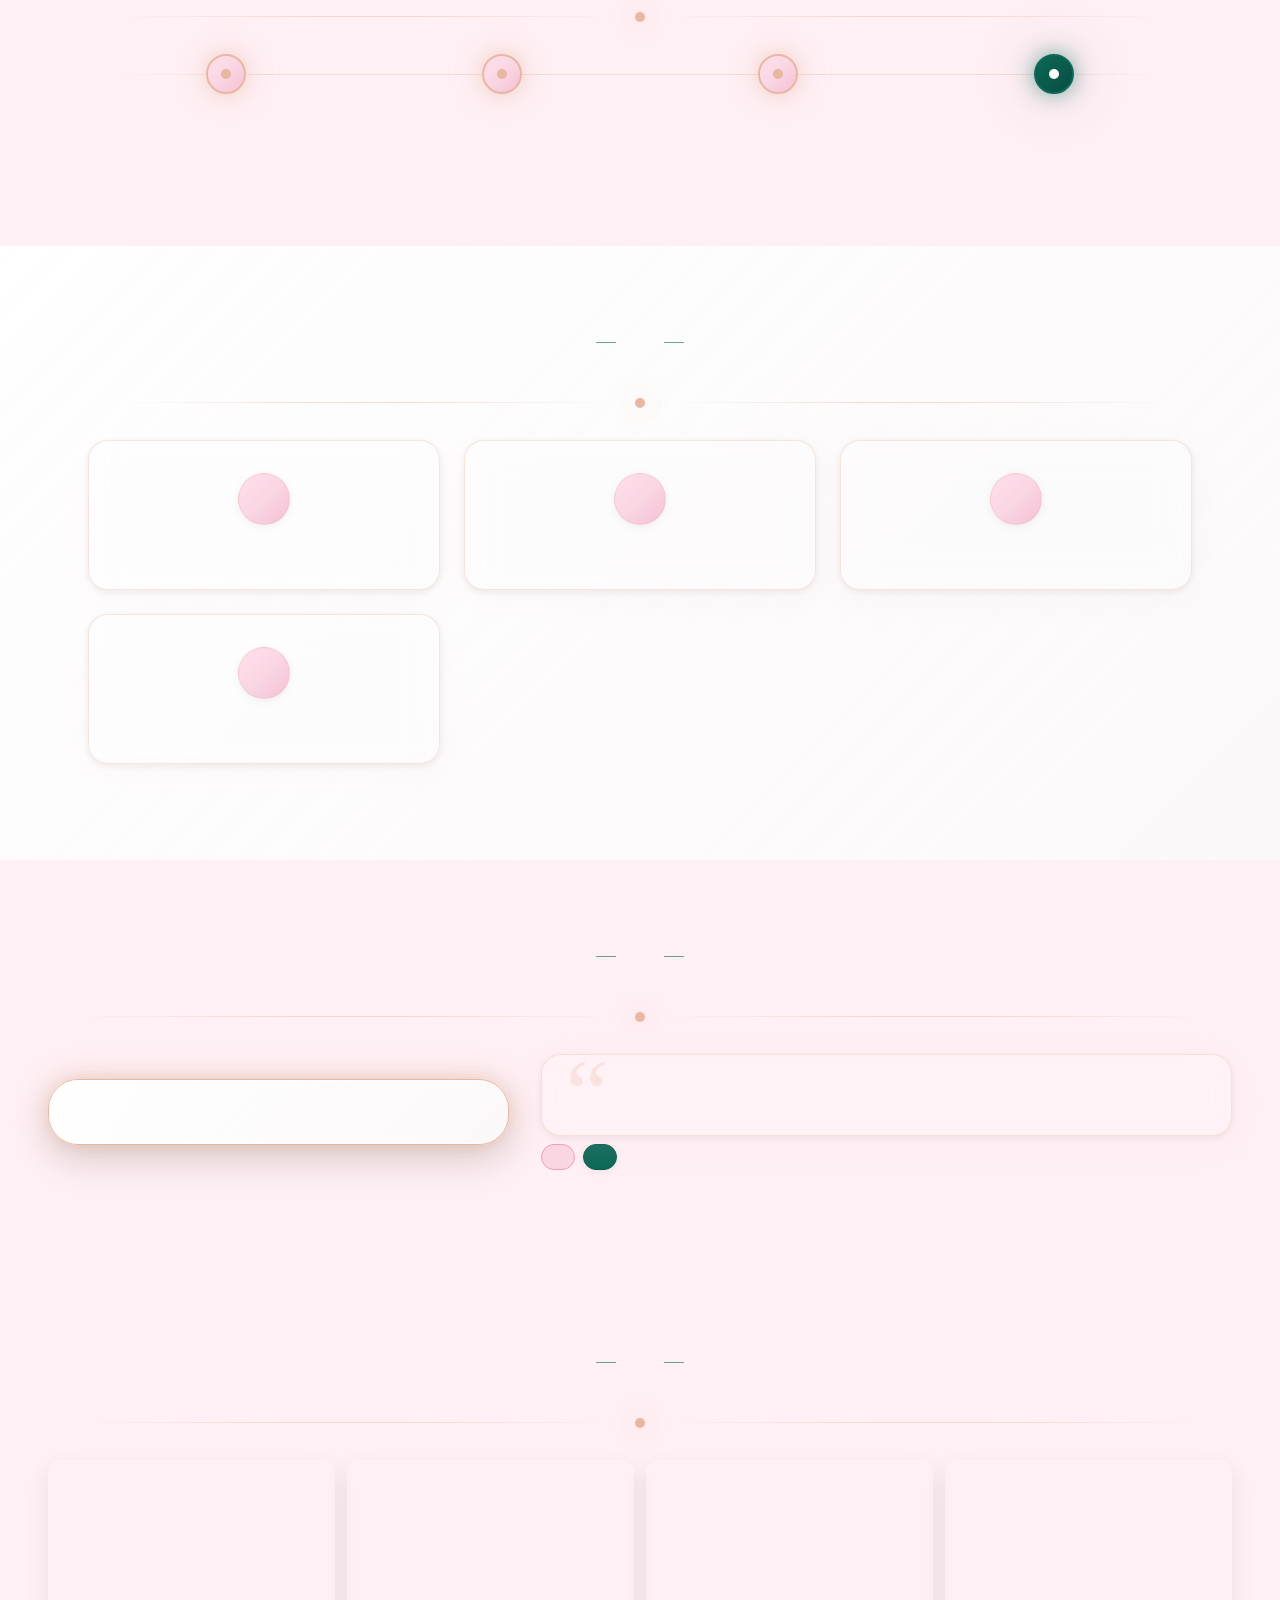
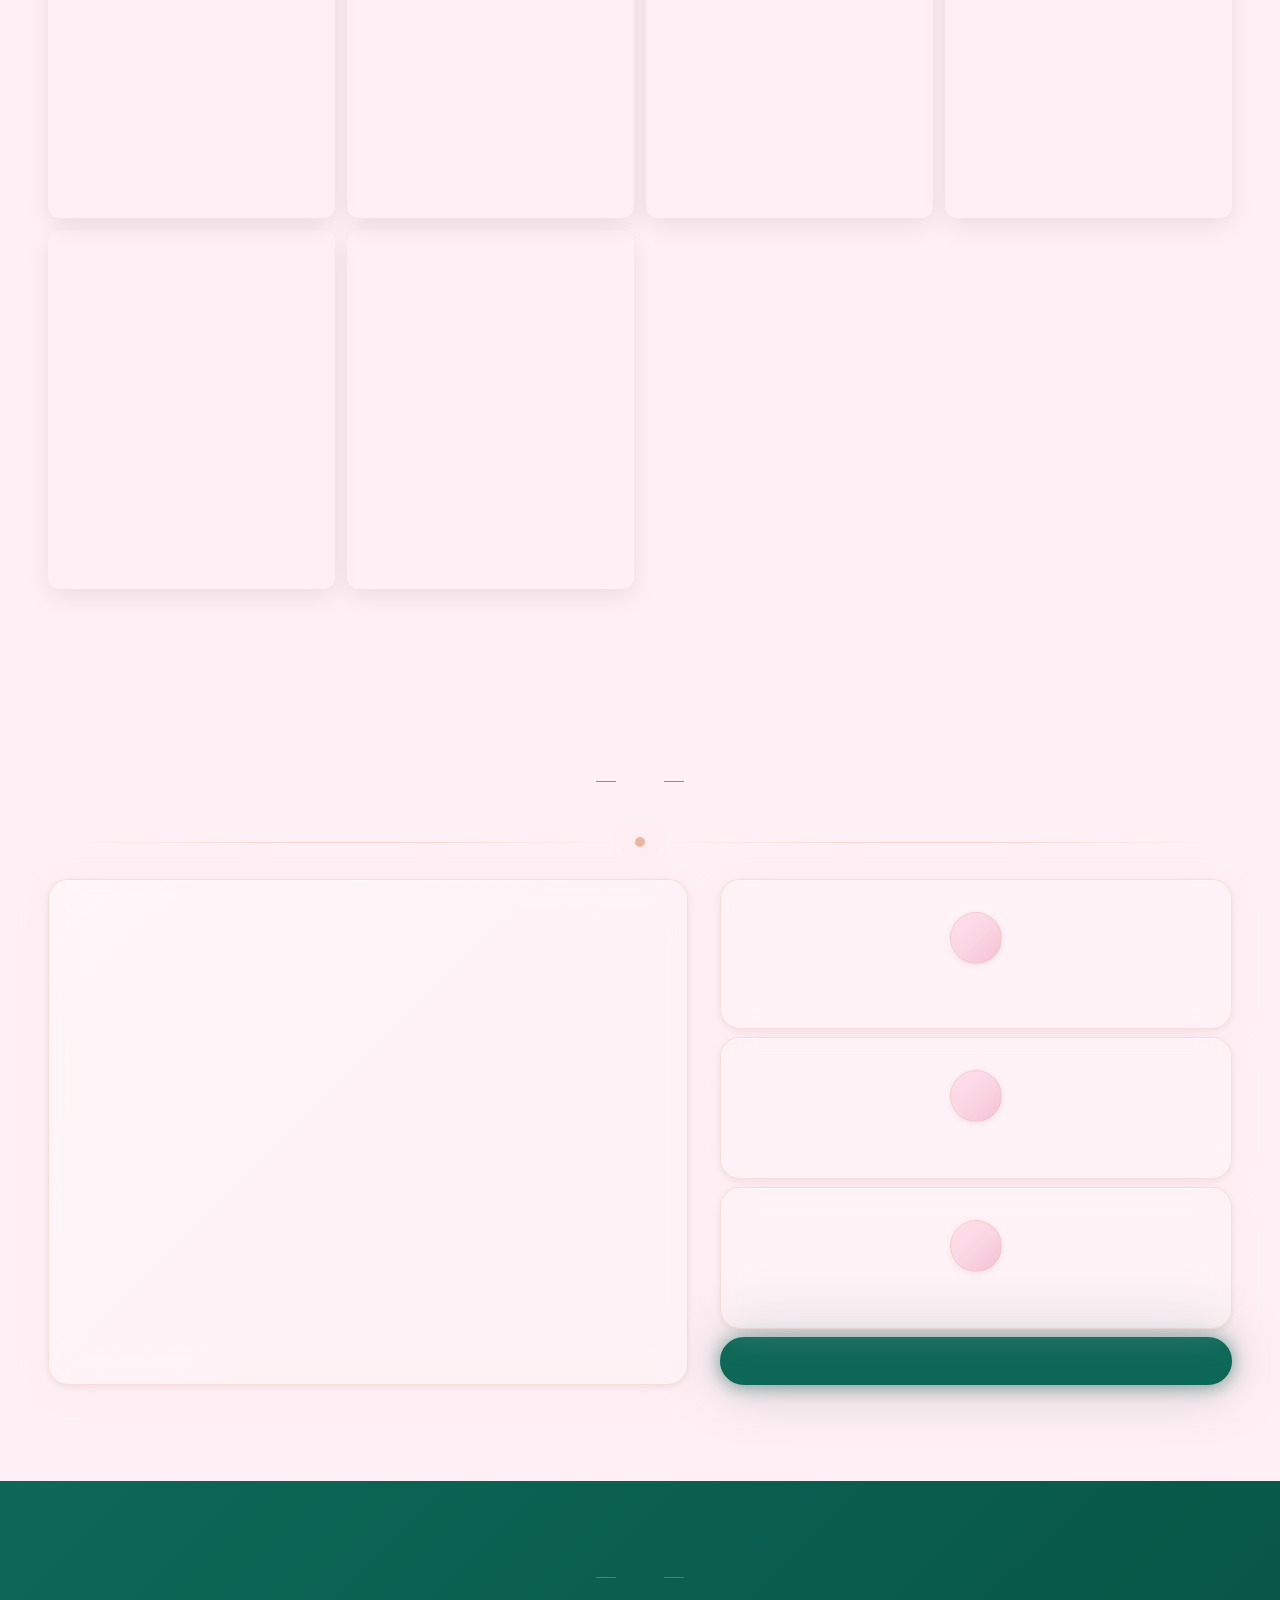
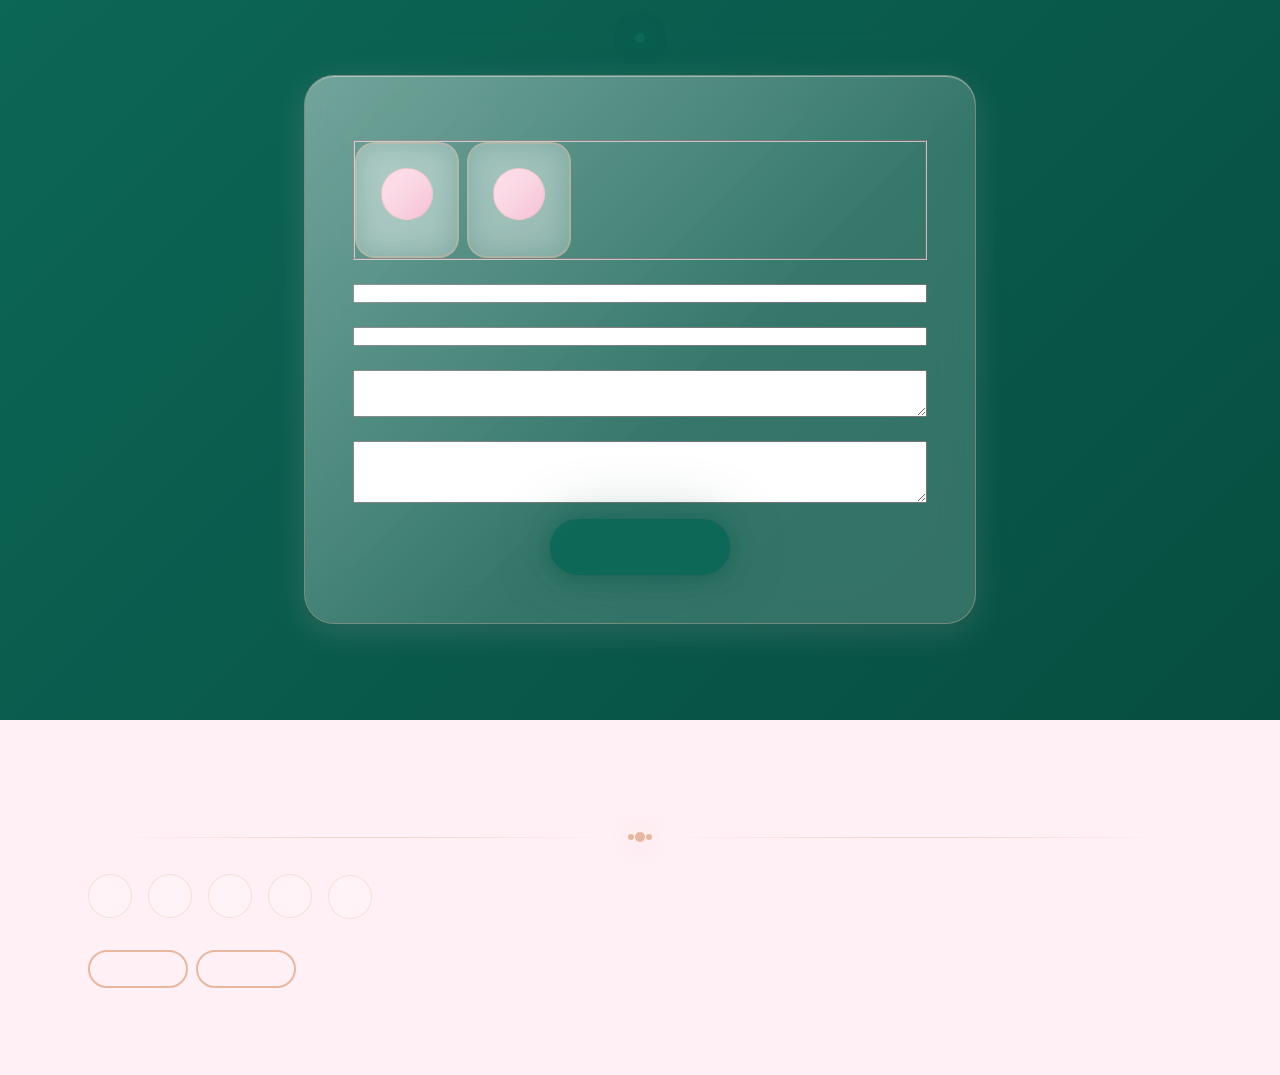
==== commit 55c32134: "feat(layout): assemble page composition" ====
--- a/index.html
+++ b/index.html
@@ -17,120 +17,1057 @@
     />
 
     <link rel="stylesheet" href="assets/css/style.css" />
+    <link rel="stylesheet" href="assets/css/components.css" />
   </head>
 
   <body>
 
     <!-- ═══════════════════════════════════════════
-         ACCESSIBILITY — Skip to main content
+         ACCESSIBILITY — Skip navigation link.
+         Visible on focus; jumps past header into
+         the main landmark for keyboard users.
     ════════════════════════════════════════════ -->
     <a class="skip-to-content" href="#main-content">Skip to main content</a>
 
+
     <!-- ═══════════════════════════════════════════
          PAGE LOADER
-         Shown on initial load; hidden by JS once
-         assets are ready. aria-live announces state.
+         Shown on initial load; JS removes .is-loaded
+         class from <body> once all assets are ready.
+         role="status" + aria-live announce to AT.
     ════════════════════════════════════════════ -->
     <div id="loader" role="status" aria-label="Loading invitation" aria-live="polite"></div>
+
 
     <!-- ═══════════════════════════════════════════
          APP WRAPPER
          Single root for scroll, overflow, and
-         stacking-context control.
+         stacking-context control. All page content
+         except the music player lives here.
     ════════════════════════════════════════════ -->
     <div id="app">
 
-      <!-- Decoration layer: particles, petals, sparkles.
-           aria-hidden — purely visual, no semantic content. -->
+      <!-- Particle / petal canvas layer.
+           Rendered by JS; purely decorative.
+           aria-hidden removes it from the AT tree. -->
       <div id="canvas-particles" aria-hidden="true"></div>
 
-      <!-- ─────────────────────────────────────────
+
+      <!-- ═══════════════════════════════════════════
            SITE HEADER
-           role="banner" — one per page, per ARIA spec.
-           Contains: navigation landmark (to be built).
-      ──────────────────────────────────────────── -->
+           Sticky global navigation bar.
+           role="banner" — one per page (ARIA spec).
+           .is-scrolled is toggled by JS on scroll.
+      ════════════════════════════════════════════ -->
       <header id="site-header" role="banner">
-        <nav id="site-nav" role="navigation" aria-label="Wedding invitation navigation"></nav>
-      </header>
-
-      <!-- ─────────────────────────────────────────
+        <div class="section__inner flex-spread">
+
+          <!-- Monogram / brand mark.
+               SVG will be injected here by JS (M + A mark).
+               aria-hidden because the nav links are the real landmark. -->
+          <div class="site-header__monogram" aria-hidden="true"></div>
+
+          <!-- Primary navigation landmark.
+               aria-label distinguishes it from any secondary navs. -->
+          <nav id="site-nav" role="navigation" aria-label="Wedding invitation navigation">
+            <ul class="flex-pill-row" role="list">
+              <li><a href="#our-story">Our Story</a></li>
+              <li><a href="#the-event">The Event</a></li>
+              <li><a href="#the-couple">The Couple</a></li>
+              <li><a href="#gallery">Gallery</a></li>
+              <li><a href="#countdown">Countdown</a></li>
+              <li><a href="#location">Location</a></li>
+              <li><a href="#rsvp">RSVP</a></li>
+            </ul>
+          </nav>
+
+          <!-- Mobile hamburger toggle.
+               aria-expanded is toggled by JS.
+               aria-controls points to the nav element. -->
+          <button
+            class="btn-icon site-header__menu-toggle"
+            type="button"
+            aria-label="Open navigation menu"
+            aria-expanded="false"
+            aria-controls="site-nav"
+          >
+            <!-- Icon injected by JS -->
+          </button>
+
+        </div><!-- /.section__inner -->
+      </header><!-- /#site-header -->
+
+
+      <!-- ═══════════════════════════════════════════
            MAIN CONTENT
            id="main-content" is the skip-link target.
            All invitation sections live inside here.
-      ──────────────────────────────────────────── -->
+      ════════════════════════════════════════════ -->
       <main id="main-content" role="main">
 
-        <!-- 01. Hero ─────────────────────────────
-             Crystal arch entrance, M&A monogram,
-             date, CTA. Reference: 01_LUXURY_HERO.png
-        ──────────────────────────────────────── -->
-        <section id="hero" aria-labelledby="hero-heading"></section>
-
-        <!-- 02. Our Story ────────────────────────
-             Couple narrative, editorial layout.
+
+        <!-- ──────────────────────────────────────────
+             01. HERO
+             Full-viewport opening section.
+             Contains: crystal arch / crest visual,
+             M&A monogram mark, wedding headline (h1),
+             date · time · venue badges, CTA buttons,
+             and a scroll-down indicator.
+             Reference: 01_LUXURY_HERO.png
+        ─────────────────────────────────────────── -->
+        <section
+          id="hero"
+          class="section"
+          aria-labelledby="hero-heading"
+        >
+          <!-- Top-edge ornamental strip (purely decorative) -->
+          <div class="section__decor section__decor--top" aria-hidden="true"></div>
+
+          <div class="section__inner flex-center-col">
+
+            <!-- Crystal arch / crest illustration container.
+                 SVG or canvas element injected by JS / Phase 6.
+                 aria-hidden: decorative framing device. -->
+            <div class="hero__crest" aria-hidden="true"></div>
+
+            <!-- ── Section heading group ────────────────
+                 Eyebrow: ceremonial label
+                 h1:      couple names (Cinzel, rose gold)
+                 Script:  Great Vibes romantic caption
+            ─────────────────────────────────────────── -->
+            <div class="section-title section-title--center">
+              <span class="section-title__eyebrow" aria-hidden="true"></span>
+              <h1 id="hero-heading" class="section-title__heading"></h1>
+              <span class="section-title__script"></span>
+            </div>
+
+            <!-- Decorative divider between headline and metadata -->
+            <div class="decor-divider" role="presentation" aria-hidden="true">
+              <div class="decor-divider__gem"></div>
+            </div>
+
+            <!-- Date · Time · Venue metadata row.
+                 Rendered as a <dl> for semantic key/value pairing;
+                 displayed via flex-pill-row utility. -->
+            <dl class="hero__meta flex-pill-row">
+              <div class="hero__meta-item flex-stack">
+                <dt class="sr-only">Date</dt>
+                <dd><span class="badge badge--rose-gold"></span></dd>
+              </div>
+              <div class="hero__meta-item flex-stack">
+                <dt class="sr-only">Time</dt>
+                <dd><span class="badge badge--rose-gold"></span></dd>
+              </div>
+              <div class="hero__meta-item flex-stack">
+                <dt class="sr-only">Venue</dt>
+                <dd><span class="badge badge--emerald"></span></dd>
+              </div>
+            </dl>
+
+            <!-- Primary CTA button group -->
+            <div class="hero__actions flex-pill-row" role="group" aria-label="Primary actions">
+              <!-- RSVP anchor — primary action -->
+              <a href="#rsvp" class="btn btn-primary btn--lg"></a>
+              <!-- Location / directions anchor -->
+              <a href="#location" class="btn btn-ghost btn--lg"></a>
+            </div>
+
+            <!-- Scroll-down indicator.
+                 .is-hidden toggled by JS after user scrolls. -->
+            <div class="scroll-indicator" aria-hidden="true">
+              <div class="scroll-indicator__mouse">
+                <div class="scroll-indicator__dot"></div>
+              </div>
+              <span class="scroll-indicator__label sr-only">Scroll to explore</span>
+            </div>
+
+          </div><!-- /.section__inner -->
+
+          <!-- Bottom-edge ornamental strip (purely decorative) -->
+          <div class="section__decor section__decor--bottom" aria-hidden="true"></div>
+        </section><!-- /#hero -->
+
+
+        <!-- ──────────────────────────────────────────
+             02. COUNTDOWN
+             Live timer counting down to the wedding
+             moment. Four glass units: Days, Hours,
+             Minutes, Seconds. JS drives the numbers.
+             Reference: 05_SECTIONS_LAYOUT.png (06)
+        ─────────────────────────────────────────── -->
+        <section
+          id="countdown"
+          class="section section--dark"
+          aria-labelledby="countdown-heading"
+        >
+          <div class="section__inner">
+
+            <!-- Section heading group -->
+            <div class="section-title section-title--center section-title--inverse rhythm-sm">
+              <span class="section-title__eyebrow" aria-hidden="true"></span>
+              <h2 id="countdown-heading" class="section-title__heading"></h2>
+              <span class="section-title__script"></span>
+            </div>
+
+            <div class="decor-divider decor-divider--emerald" role="presentation" aria-hidden="true">
+              <div class="decor-divider__gem"></div>
+            </div>
+
+            <!-- Live countdown timer.
+                 role="timer" + aria-live="polite" let screen readers
+                 announce updates without being intrusive.
+                 Each .countdown-unit is a semantic grouping of
+                 number + label; JS writes to [data-countdown] attrs. -->
+            <div
+              class="grid-countdown"
+              role="timer"
+              aria-live="polite"
+              aria-label="Time remaining until the wedding"
+              id="countdown-timer"
+            >
+
+              <!-- Days -->
+              <div class="countdown-unit" aria-label="Days remaining">
+                <span
+                  class="countdown-unit__number"
+                  data-countdown="days"
+                  aria-atomic="true"
+                ></span>
+                <span class="countdown-unit__label"></span>
+              </div>
+
+              <!-- Separator: decorative colon (hidden from AT) -->
+              <div class="countdown-unit__sep" aria-hidden="true">:</div>
+
+              <!-- Hours -->
+              <div class="countdown-unit" aria-label="Hours remaining">
+                <span
+                  class="countdown-unit__number"
+                  data-countdown="hours"
+                  aria-atomic="true"
+                ></span>
+                <span class="countdown-unit__label"></span>
+              </div>
+
+              <!-- Separator -->
+              <div class="countdown-unit__sep" aria-hidden="true">:</div>
+
+              <!-- Minutes -->
+              <div class="countdown-unit" aria-label="Minutes remaining">
+                <span
+                  class="countdown-unit__number"
+                  data-countdown="minutes"
+                  aria-atomic="true"
+                ></span>
+                <span class="countdown-unit__label"></span>
+              </div>
+
+              <!-- Separator -->
+              <div class="countdown-unit__sep" aria-hidden="true">:</div>
+
+              <!-- Seconds -->
+              <div class="countdown-unit" aria-label="Seconds remaining">
+                <span
+                  class="countdown-unit__number"
+                  data-countdown="seconds"
+                  aria-atomic="true"
+                ></span>
+                <span class="countdown-unit__label"></span>
+              </div>
+
+            </div><!-- /#countdown-timer -->
+
+          </div><!-- /.section__inner -->
+        </section><!-- /#countdown -->
+
+
+        <!-- ──────────────────────────────────────────
+             03. OUR STORY
+             Narrative timeline of the couple's journey.
+             Vertical connector on mobile; horizontal
+             on desktop (≥1200px, CSS handles switch).
              Reference: 05_SECTIONS_LAYOUT.png (02)
-        ──────────────────────────────────────── -->
-        <section id="our-story" aria-labelledby="our-story-heading"></section>
-
-        <!-- 03. The Event ────────────────────────
-             Date, time, place — glass info cards.
+        ─────────────────────────────────────────── -->
+        <section
+          id="our-story"
+          class="section section--blush-soft"
+          aria-labelledby="our-story-heading"
+        >
+          <div class="section__inner rhythm">
+
+            <!-- Section heading group -->
+            <div class="section-title section-title--center">
+              <span class="section-title__eyebrow" aria-hidden="true"></span>
+              <h2 id="our-story-heading" class="section-title__heading"></h2>
+              <span class="section-title__script"></span>
+            </div>
+
+            <div class="decor-divider" role="presentation" aria-hidden="true">
+              <div class="decor-divider__gem"></div>
+            </div>
+
+            <!-- Story timeline.
+                 Each .timeline-item is a chapter: marker + content.
+                 .timeline-item--active marks the current / most
+                 recent event. JS can add this class dynamically.
+                 h3 headings are sub-headings of this section's h2. -->
+            <ol class="timeline" aria-label="Our story timeline">
+
+              <!-- Chapter 01 — First meeting -->
+              <li class="timeline-item">
+                <div class="timeline-item__marker" aria-hidden="true"></div>
+                <div class="timeline-item__content">
+                  <time class="timeline-item__time" datetime=""></time>
+                  <h3 class="timeline-item__title"></h3>
+                  <!-- No description paragraph — content phase -->
+                </div>
+              </li>
+
+              <!-- Chapter 02 — First date -->
+              <li class="timeline-item">
+                <div class="timeline-item__marker" aria-hidden="true"></div>
+                <div class="timeline-item__content">
+                  <time class="timeline-item__time" datetime=""></time>
+                  <h3 class="timeline-item__title"></h3>
+                </div>
+              </li>
+
+              <!-- Chapter 03 — The proposal -->
+              <li class="timeline-item">
+                <div class="timeline-item__marker" aria-hidden="true"></div>
+                <div class="timeline-item__content">
+                  <time class="timeline-item__time" datetime=""></time>
+                  <h3 class="timeline-item__title"></h3>
+                </div>
+              </li>
+
+              <!-- Chapter 04 — The wedding day (active) -->
+              <li class="timeline-item timeline-item--active">
+                <div class="timeline-item__marker" aria-hidden="true"></div>
+                <div class="timeline-item__content">
+                  <time class="timeline-item__time" datetime="2026-07-31"></time>
+                  <h3 class="timeline-item__title"></h3>
+                </div>
+              </li>
+
+            </ol><!-- /.timeline -->
+
+          </div><!-- /.section__inner -->
+        </section><!-- /#our-story -->
+
+
+        <!-- ──────────────────────────────────────────
+             04. THE EVENT
+             Wedding day details: date, time, venue,
+             dress code. Four glass info-cards in a
+             responsive grid (1 → 3 → 4 columns).
              Reference: 05_SECTIONS_LAYOUT.png (03)
-        ──────────────────────────────────────── -->
-        <section id="the-event" aria-labelledby="the-event-heading"></section>
-
-        <!-- 04. The Couple ───────────────────────
-             Couple portrait, love quote card.
+        ─────────────────────────────────────────── -->
+        <section
+          id="the-event"
+          class="section section--crystal"
+          aria-labelledby="the-event-heading"
+        >
+          <div class="section__inner rhythm">
+
+            <!-- Section heading group -->
+            <div class="section-title section-title--center">
+              <span class="section-title__eyebrow" aria-hidden="true"></span>
+              <h2 id="the-event-heading" class="section-title__heading"></h2>
+              <span class="section-title__script"></span>
+            </div>
+
+            <div class="decor-divider" role="presentation" aria-hidden="true">
+              <div class="decor-divider__gem"></div>
+            </div>
+
+            <!-- Info cards grid.
+                 Four semantic cards, each with icon zone +
+                 machine-readable label + human value + sub-value.
+                 Content (text, icon) is filled in Phase 6. -->
+            <dl class="grid-info-cards">
+
+              <!-- Card: Date -->
+              <div class="info-card" role="group" aria-label="Wedding date">
+                <div class="info-card__icon" aria-hidden="true"></div>
+                <dt class="info-card__label"></dt>
+                <dd class="info-card__value"></dd>
+                <span class="info-card__sub"></span>
+              </div>
+
+              <!-- Card: Time -->
+              <div class="info-card" role="group" aria-label="Wedding time">
+                <div class="info-card__icon" aria-hidden="true"></div>
+                <dt class="info-card__label"></dt>
+                <dd class="info-card__value"></dd>
+                <span class="info-card__sub"></span>
+              </div>
+
+              <!-- Card: Venue -->
+              <div class="info-card" role="group" aria-label="Venue">
+                <div class="info-card__icon" aria-hidden="true"></div>
+                <dt class="info-card__label"></dt>
+                <dd class="info-card__value"></dd>
+                <span class="info-card__sub"></span>
+              </div>
+
+              <!-- Card: Dress Code -->
+              <div class="info-card" role="group" aria-label="Dress code">
+                <div class="info-card__icon" aria-hidden="true"></div>
+                <dt class="info-card__label"></dt>
+                <dd class="info-card__value"></dd>
+                <span class="info-card__sub"></span>
+              </div>
+
+            </dl><!-- /.grid-info-cards -->
+
+          </div><!-- /.section__inner -->
+        </section><!-- /#the-event -->
+
+
+        <!-- ──────────────────────────────────────────
+             05. THE COUPLE
+             Two-column editorial layout.
+             Left column: portrait photograph container.
+             Right column: love quote block.
+             Desktop: 2fr / 3fr asymmetric split (CSS).
              Reference: 05_SECTIONS_LAYOUT.png (04)
-        ──────────────────────────────────────── -->
-        <section id="the-couple" aria-labelledby="the-couple-heading"></section>
-
-        <!-- 05. Gallery ──────────────────────────
-             Photo memories, masonry grid.
+        ─────────────────────────────────────────── -->
+        <section
+          id="the-couple"
+          class="section"
+          aria-labelledby="the-couple-heading"
+        >
+          <div class="section__inner--xl rhythm">
+
+            <!-- Section heading group -->
+            <div class="section-title section-title--center">
+              <span class="section-title__eyebrow" aria-hidden="true"></span>
+              <h2 id="the-couple-heading" class="section-title__heading"></h2>
+              <span class="section-title__script"></span>
+            </div>
+
+            <div class="decor-divider" role="presentation" aria-hidden="true">
+              <div class="decor-divider__gem"></div>
+            </div>
+
+            <!-- Editorial split: portrait | quote -->
+            <div class="grid-editorial">
+
+              <!-- Portrait column.
+                   <figure> provides semantic wrapper for media.
+                   <figcaption> will carry the couple name in Phase 6.
+                   No <img> yet — asset supplied in content phase. -->
+              <figure class="couple__portrait card-crystal">
+                <div class="couple__portrait-media" aria-hidden="true"></div>
+                <figcaption class="sr-only"></figcaption>
+              </figure>
+
+              <!-- Quote / narrative column -->
+              <div class="couple__narrative flex-stack">
+
+                <blockquote class="quote-block">
+                  <!-- Great Vibes script quote text — filled Phase 6 -->
+                  <p class="quote-block__text"></p>
+                  <footer>
+                    <cite class="quote-block__attribution"></cite>
+                  </footer>
+                </blockquote>
+
+                <!-- Couple badge identifiers -->
+                <div class="flex-pill-row">
+                  <span class="badge badge--blush"></span>
+                  <span class="badge badge--emerald"></span>
+                </div>
+
+              </div><!-- /.couple__narrative -->
+
+            </div><!-- /.grid-editorial -->
+
+          </div><!-- /.section__inner--xl -->
+        </section><!-- /#the-couple -->
+
+
+        <!-- ──────────────────────────────────────────
+             06. GALLERY
+             Photo memory grid.
+             2 cols mobile → 3 cols tablet → 4 cols desktop.
+             Each gallery-item is a <figure> with overlay
+             and caption revealed on hover / focus.
              Reference: 05_SECTIONS_LAYOUT.png (05)
-        ──────────────────────────────────────── -->
-        <section id="gallery" aria-labelledby="gallery-heading"></section>
-
-        <!-- 06. Countdown ────────────────────────
-             Live timer to wedding date.
-             Reference: 05_SECTIONS_LAYOUT.png (06)
-        ──────────────────────────────────────── -->
-        <section id="countdown" aria-labelledby="countdown-heading"></section>
-
-        <!-- 07. Location ─────────────────────────
-             Google Maps embed, venue info, transport.
+        ─────────────────────────────────────────── -->
+        <section
+          id="gallery"
+          class="section section--blush-soft"
+          aria-labelledby="gallery-heading"
+        >
+          <div class="section__inner--xl rhythm">
+
+            <!-- Section heading group -->
+            <div class="section-title section-title--center">
+              <span class="section-title__eyebrow" aria-hidden="true"></span>
+              <h2 id="gallery-heading" class="section-title__heading"></h2>
+              <span class="section-title__script"></span>
+            </div>
+
+            <div class="decor-divider" role="presentation" aria-hidden="true">
+              <div class="decor-divider__gem"></div>
+            </div>
+
+            <!-- Gallery grid.
+                 6 items; images and captions filled in Phase 6.
+                 Each <figure> is keyboard-focusable (tabindex="0")
+                 so the overlay caption is reachable without a mouse. -->
+            <ul class="grid-gallery" role="list" aria-label="Photo gallery">
+
+              <li>
+                <figure class="gallery-item" tabindex="0">
+                  <div class="gallery-item__media">
+                    <!-- <img> inserted Phase 6 with src, alt, loading="lazy" -->
+                    <div class="gallery-item__img" aria-hidden="true"></div>
+                    <div class="gallery-item__overlay" aria-hidden="true"></div>
+                  </div>
+                  <figcaption class="gallery-item__caption sr-only"></figcaption>
+                </figure>
+              </li>
+
+              <li>
+                <figure class="gallery-item" tabindex="0">
+                  <div class="gallery-item__media">
+                    <div class="gallery-item__img" aria-hidden="true"></div>
+                    <div class="gallery-item__overlay" aria-hidden="true"></div>
+                  </div>
+                  <figcaption class="gallery-item__caption sr-only"></figcaption>
+                </figure>
+              </li>
+
+              <li>
+                <figure class="gallery-item" tabindex="0">
+                  <div class="gallery-item__media">
+                    <div class="gallery-item__img" aria-hidden="true"></div>
+                    <div class="gallery-item__overlay" aria-hidden="true"></div>
+                  </div>
+                  <figcaption class="gallery-item__caption sr-only"></figcaption>
+                </figure>
+              </li>
+
+              <li>
+                <figure class="gallery-item" tabindex="0">
+                  <div class="gallery-item__media">
+                    <div class="gallery-item__img" aria-hidden="true"></div>
+                    <div class="gallery-item__overlay" aria-hidden="true"></div>
+                  </div>
+                  <figcaption class="gallery-item__caption sr-only"></figcaption>
+                </figure>
+              </li>
+
+              <li>
+                <figure class="gallery-item" tabindex="0">
+                  <div class="gallery-item__media">
+                    <div class="gallery-item__img" aria-hidden="true"></div>
+                    <div class="gallery-item__overlay" aria-hidden="true"></div>
+                  </div>
+                  <figcaption class="gallery-item__caption sr-only"></figcaption>
+                </figure>
+              </li>
+
+              <li>
+                <figure class="gallery-item" tabindex="0">
+                  <div class="gallery-item__media">
+                    <div class="gallery-item__img" aria-hidden="true"></div>
+                    <div class="gallery-item__overlay" aria-hidden="true"></div>
+                  </div>
+                  <figcaption class="gallery-item__caption sr-only"></figcaption>
+                </figure>
+              </li>
+
+            </ul><!-- /.grid-gallery -->
+
+          </div><!-- /.section__inner--xl -->
+        </section><!-- /#gallery -->
+
+
+        <!-- ──────────────────────────────────────────
+             07. LOCATION
+             Venue map + venue detail panel.
+             Left (wider): Google Maps embed container.
+             Right: venue info-cards + transport note.
+             Desktop: 5fr / 4fr split (CSS).
              Reference: 07_RSVP_AND_MAP.png (07-A)
-        ──────────────────────────────────────── -->
-        <section id="location" aria-labelledby="location-heading"></section>
-
-        <!-- 08. RSVP ─────────────────────────────
-             Full RSVP form: name, guests, dietary,
-             accept / decline, success state.
+        ─────────────────────────────────────────── -->
+        <section
+          id="location"
+          class="section"
+          aria-labelledby="location-heading"
+        >
+          <div class="section__inner--xl rhythm">
+
+            <!-- Section heading group -->
+            <div class="section-title section-title--center">
+              <span class="section-title__eyebrow" aria-hidden="true"></span>
+              <h2 id="location-heading" class="section-title__heading"></h2>
+              <span class="section-title__script"></span>
+            </div>
+
+            <div class="decor-divider" role="presentation" aria-hidden="true">
+              <div class="decor-divider__gem"></div>
+            </div>
+
+            <!-- Two-panel: map | venue details -->
+            <div class="grid-map-rsvp">
+
+              <!-- Map panel.
+                   <iframe> (Google Maps) inserted Phase 6.
+                   title attribute on the iframe is required for AT.
+                   Wrapper div anchors responsive aspect-ratio. -->
+              <div class="location__map card-glass card-glass--static">
+                <!-- <iframe
+                  src=""
+                  title="Royal Garden Palace location on Google Maps"
+                  allowfullscreen
+                  loading="lazy"
+                  referrerpolicy="no-referrer-when-downgrade"
+                ></iframe> -->
+              </div>
+
+              <!-- Venue info panel -->
+              <div class="location__info flex-stack">
+
+                <!-- Venue name + address info-card -->
+                <div class="info-card" role="group" aria-label="Venue address">
+                  <div class="info-card__icon" aria-hidden="true"></div>
+                  <span class="info-card__label"></span>
+                  <span class="info-card__value"></span>
+                  <span class="info-card__sub"></span>
+                </div>
+
+                <!-- Parking info-card -->
+                <div class="info-card" role="group" aria-label="Parking information">
+                  <div class="info-card__icon" aria-hidden="true"></div>
+                  <span class="info-card__label"></span>
+                  <span class="info-card__value"></span>
+                </div>
+
+                <!-- Transportation info-card -->
+                <div class="info-card" role="group" aria-label="Transportation">
+                  <div class="info-card__icon" aria-hidden="true"></div>
+                  <span class="info-card__label"></span>
+                  <span class="info-card__value"></span>
+                </div>
+
+                <!-- Get Directions CTA -->
+                <a
+                  href=""
+                  class="btn btn-primary"
+                  target="_blank"
+                  rel="noopener noreferrer"
+                  aria-label="Open venue in Google Maps (opens in new tab)"
+                ></a>
+
+              </div><!-- /.location__info -->
+
+            </div><!-- /.grid-map-rsvp -->
+
+          </div><!-- /.section__inner--xl -->
+        </section><!-- /#location -->
+
+
+        <!-- ──────────────────────────────────────────
+             08. RSVP
+             Full RSVP form: accept / decline radio
+             cards, guest name, guest count, dietary
+             requirements, and message. On success the
+             form is replaced by a confirmation panel.
              Reference: 07_RSVP_AND_MAP.png (07-B)
-        ──────────────────────────────────────── -->
-        <section id="rsvp" aria-labelledby="rsvp-heading"></section>
+        ─────────────────────────────────────────── -->
+        <section
+          id="rsvp"
+          class="section section--dark"
+          aria-labelledby="rsvp-heading"
+        >
+          <div class="section__inner--md rhythm">
+
+            <!-- Section heading group -->
+            <div class="section-title section-title--center section-title--inverse">
+              <span class="section-title__eyebrow" aria-hidden="true"></span>
+              <h2 id="rsvp-heading" class="section-title__heading"></h2>
+              <span class="section-title__script"></span>
+            </div>
+
+            <div class="decor-divider decor-divider--emerald" role="presentation" aria-hidden="true">
+              <div class="decor-divider__gem"></div>
+            </div>
+
+            <!-- RSVP form card.
+                 card-glass--xl gives maximum glass depth.
+                 The form is the primary interaction surface.
+                 aria-describedby wires the form to any
+                 validation summary rendered by JS. -->
+            <div class="card-glass card-glass--xl">
+
+              <!-- ── RSVP Form (default visible state) ──── -->
+              <form
+                id="rsvp-form"
+                class="rsvp__form rhythm-sm"
+                method="POST"
+                action=""
+                aria-label="Wedding RSVP form"
+                aria-describedby="rsvp-validation-summary"
+                novalidate
+              >
+
+                <!-- Validation summary region.
+                     Populated by JS on submit error;
+                     aria-live="assertive" announces it immediately. -->
+                <div
+                  id="rsvp-validation-summary"
+                  class="sr-only"
+                  role="alert"
+                  aria-live="assertive"
+                  aria-atomic="true"
+                ></div>
+
+                <!-- Accept / Decline radio cards.
+                     role="group" + aria-labelledby pair the set.
+                     Visually-hidden <input type="radio"> inside each
+                     .rsvp-option keeps full keyboard + AT support. -->
+                <fieldset class="rsvp__attendance-choice">
+                  <legend class="sr-only">Will you attend?</legend>
+                  <div class="flex-pill-row">
+
+                    <!-- Accept option -->
+                    <label class="rsvp-option rsvp-option--accept">
+                      <input
+                        class="rsvp-option__radio"
+                        type="radio"
+                        name="attendance"
+                        value="accept"
+                        required
+                      />
+                      <span class="rsvp-option__icon" aria-hidden="true"></span>
+                      <span class="rsvp-option__label"></span>
+                    </label>
+
+                    <!-- Decline option -->
+                    <label class="rsvp-option rsvp-option--decline">
+                      <input
+                        class="rsvp-option__radio"
+                        type="radio"
+                        name="attendance"
+                        value="decline"
+                        required
+                      />
+                      <span class="rsvp-option__icon" aria-hidden="true"></span>
+                      <span class="rsvp-option__label"></span>
+                    </label>
+
+                  </div>
+                </fieldset><!-- /.rsvp__attendance-choice -->
+
+                <!-- Guest name field -->
+                <div class="flex-stack rsvp__field">
+                  <label for="rsvp-name" class="rsvp__label">
+                    <span class="sr-only">Full name (required)</span>
+                  </label>
+                  <input
+                    id="rsvp-name"
+                    class="rsvp__input"
+                    type="text"
+                    name="name"
+                    autocomplete="name"
+                    required
+                    aria-required="true"
+                    aria-describedby="rsvp-name-error"
+                  />
+                  <span id="rsvp-name-error" class="rsvp__error sr-only" role="alert"></span>
+                </div>
+
+                <!-- Number of guests field -->
+                <div class="flex-stack rsvp__field">
+                  <label for="rsvp-guests" class="rsvp__label">
+                    <span class="sr-only">Number of guests (required)</span>
+                  </label>
+                  <input
+                    id="rsvp-guests"
+                    class="rsvp__input"
+                    type="number"
+                    name="guests"
+                    min="1"
+                    max="10"
+                    required
+                    aria-required="true"
+                    aria-describedby="rsvp-guests-error"
+                  />
+                  <span id="rsvp-guests-error" class="rsvp__error sr-only" role="alert"></span>
+                </div>
+
+                <!-- Dietary requirements field -->
+                <div class="flex-stack rsvp__field">
+                  <label for="rsvp-dietary" class="rsvp__label">
+                    <span class="sr-only">Dietary requirements (optional)</span>
+                  </label>
+                  <textarea
+                    id="rsvp-dietary"
+                    class="rsvp__input rsvp__input--textarea"
+                    name="dietary"
+                    rows="3"
+                    autocomplete="off"
+                  ></textarea>
+                </div>
+
+                <!-- Message / wishes field -->
+                <div class="flex-stack rsvp__field">
+                  <label for="rsvp-message" class="rsvp__label">
+                    <span class="sr-only">Message to the couple (optional)</span>
+                  </label>
+                  <textarea
+                    id="rsvp-message"
+                    class="rsvp__input rsvp__input--textarea"
+                    name="message"
+                    rows="4"
+                    autocomplete="off"
+                  ></textarea>
+                </div>
+
+                <!-- Submit button -->
+                <div class="flex-center-col">
+                  <button
+                    type="submit"
+                    class="btn btn-primary btn--lg"
+                    aria-describedby="rsvp-validation-summary"
+                  ></button>
+                </div>
+
+              </form><!-- /#rsvp-form -->
+
+              <!-- ── RSVP Success state (hidden until JS shows it) ──
+                   JS swaps aria-hidden when form submits successfully.
+                   Contains confirmation icon, heading, and message. -->
+              <div
+                id="rsvp-success"
+                class="rsvp__success flex-center-col"
+                aria-hidden="true"
+                role="status"
+                aria-live="polite"
+              >
+                <div class="rsvp__success-icon" aria-hidden="true"></div>
+                <h3 class="rsvp__success-heading"></h3>
+                <!-- Confirmation message text filled Phase 6 -->
+              </div>
+
+            </div><!-- /.card-glass -->
+
+          </div><!-- /.section__inner--md -->
+        </section><!-- /#rsvp -->
+
 
       </main><!-- /#main-content -->
 
-      <!-- ─────────────────────────────────────────
+
+      <!-- ═══════════════════════════════════════════
            SITE FOOTER
-           role="contentinfo" — one per page.
-           Contains: social share, calendar links,
-           download PDF, copyright.
-      ──────────────────────────────────────────── -->
-      <footer id="site-footer" role="contentinfo"></footer>
+           role="contentinfo" — one per page (ARIA).
+           Contains: monogram, social share links,
+           save-to-calendar links, copyright notice.
+      ════════════════════════════════════════════ -->
+      <footer id="site-footer" role="contentinfo">
+        <div class="section__inner rhythm">
+
+          <!-- Footer monogram / brand mark.
+               Decorative; aria-hidden removes from AT. -->
+          <div class="footer__monogram" aria-hidden="true"></div>
+
+          <!-- Decorative ornament divider -->
+          <div class="decor-divider decor-divider--triple" role="presentation" aria-hidden="true">
+            <div class="decor-divider__gem">
+              <span aria-hidden="true"></span>
+            </div>
+          </div>
+
+          <!-- Social share links.
+               aria-label on each link names the platform and action.
+               .social-icon--{platform} drives the hover tint in CSS. -->
+          <nav aria-label="Share this invitation">
+            <ul class="flex-icon-row" role="list">
+              <li>
+                <a
+                  href=""
+                  class="social-icon social-icon--whatsapp"
+                  target="_blank"
+                  rel="noopener noreferrer"
+                  aria-label="Share on WhatsApp (opens in new tab)"
+                >
+                  <!-- Icon injected by JS -->
+                </a>
+              </li>
+              <li>
+                <a
+                  href=""
+                  class="social-icon social-icon--facebook"
+                  target="_blank"
+                  rel="noopener noreferrer"
+                  aria-label="Share on Facebook (opens in new tab)"
+                >
+                </a>
+              </li>
+              <li>
+                <a
+                  href=""
+                  class="social-icon social-icon--instagram"
+                  target="_blank"
+                  rel="noopener noreferrer"
+                  aria-label="Share on Instagram (opens in new tab)"
+                >
+                </a>
+              </li>
+              <li>
+                <a
+                  href=""
+                  class="social-icon social-icon--messenger"
+                  target="_blank"
+                  rel="noopener noreferrer"
+                  aria-label="Share via Messenger (opens in new tab)"
+                >
+                </a>
+              </li>
+              <li>
+                <button
+                  type="button"
+                  class="social-icon social-icon--copy"
+                  aria-label="Copy invitation link to clipboard"
+                  data-copy-link
+                >
+                </button>
+              </li>
+            </ul>
+          </nav><!-- /aria-label="Share this invitation" -->
+
+          <!-- Save to calendar links.
+               Each link opens the respective calendar
+               provider to pre-fill the wedding event. -->
+          <nav aria-label="Save to calendar">
+            <ul class="flex-pill-row" role="list">
+              <li>
+                <a
+                  href=""
+                  class="btn btn-ghost btn--sm"
+                  target="_blank"
+                  rel="noopener noreferrer"
+                  aria-label="Add to Google Calendar (opens in new tab)"
+                ></a>
+              </li>
+              <li>
+                <a
+                  href=""
+                  class="btn btn-ghost btn--sm"
+                  download
+                  aria-label="Download .ics calendar file"
+                ></a>
+              </li>
+            </ul>
+          </nav><!-- /aria-label="Save to calendar" -->
+
+          <!-- Copyright / legal notice.
+               <small> carries the semantic weight of fine print. -->
+          <small class="footer__copyright"></small>
+
+        </div><!-- /.section__inner -->
+      </footer><!-- /#site-footer -->
+
 
     </div><!-- /#app -->
+
 
     <!-- ═══════════════════════════════════════════
          MUSIC PLAYER
-         Fixed position; accessible via button.
-         Audio preload="none" — user-gesture only.
+         Fixed position — outside #app so it is
+         never clipped by overflow:hidden.
+         role="complementary" + aria-label exposes
+         it as a landmark to AT users.
+         .btn-music is toggled by JS: adds .is-playing,
+         flips aria-pressed, and plays/pauses the audio.
     ════════════════════════════════════════════ -->
     <div id="music-player" role="complementary" aria-label="Background music player">
+
+      <!-- Hidden audio element.
+           preload="none" — never loads until user gesture.
+           loop keeps the track cycling. -->
       <audio id="music-audio" loop preload="none">
         <source src="assets/audio/music.mp3" type="audio/mpeg" />
       </audio>
-    </div>
+
+      <!-- Toggle button.
+           aria-pressed reflects playback state (JS updates it).
+           aria-controls wires the button to the audio element. -->
+      <button
+        type="button"
+        class="btn-music"
+        aria-label="Play background music"
+        aria-pressed="false"
+        aria-controls="music-audio"
+      >
+        <span class="btn-music__icon" aria-hidden="true"></span>
+        <span class="btn-music__ring" aria-hidden="true"></span>
+      </button>
+
+    </div><!-- /#music-player -->
+
+
+    <!-- ═══════════════════════════════════════════
+         GLOBAL MODAL SHELL
+         Shared panel for: photo lightbox, gallery
+         full-screen, and any overlay dialogs.
+         aria-hidden="true" by default; JS sets it
+         to "false" and manages focus-trap on open.
+         aria-modal prevents background interaction.
+    ════════════════════════════════════════════ -->
+    <div
+      id="global-modal"
+      class="modal"
+      role="dialog"
+      aria-modal="true"
+      aria-hidden="true"
+      aria-labelledby="modal-title"
+    >
+      <div class="modal__backdrop" data-modal-close></div>
+      <div class="modal__panel">
+
+        <!-- Close button — always first focusable element in panel -->
+        <button
+          type="button"
+          class="modal__close"
+          data-modal-close
+          aria-label="Close"
+        ></button>
+
+        <!-- Title — referenced by aria-labelledby above.
+             Content injected by JS depending on modal trigger. -->
+        <h2 id="modal-title" class="modal__title"></h2>
+
+        <!-- Body — scrollable; content injected by JS -->
+        <div class="modal__body"></div>
+
+      </div><!-- /.modal__panel -->
+    </div><!-- /#global-modal -->
+
+
+    <!-- ═══════════════════════════════════════════
+         TOAST NOTIFICATION REGION
+         Fixed stacking area for success / error /
+         info toasts. role="log" + aria-live="polite"
+         announces new toasts without interrupting
+         current AT reading flow.
+         JS appends .toast elements into this region.
+    ════════════════════════════════════════════ -->
+    <div
+      id="toast-region"
+      class="toast-region"
+      role="log"
+      aria-live="polite"
+      aria-label="Notifications"
+      aria-atomic="false"
+    ></div>
+
 
     <script src="assets/js/app.js"></script>
   </body>
--- a/assets/css/components.css
+++ b/assets/css/components.css
@@ -0,0 +1,1923 @@
+/* =============================================================
+   GT-MOSTAFA-AMIRA-WEDDING — Component Library
+   All 20 reusable UI components.
+
+   Source of truth:
+     06_UI_COMPONENTS.png   — buttons, countdown, icons, forms
+     05_SECTIONS_LAYOUT.png — cards, info-cards, gallery, timeline
+     07_RSVP_AND_MAP.png    — RSVP options, social icons, map
+     08_DESIGN_SYSTEM_AND_COLOR_GUIDE.png — usage rules, contrast
+     09_FINAL_INSPIRATION.png — final style guide, shadows, radius
+
+   Depends on: assets/css/style.css (design tokens)
+   ============================================================= */
+
+
+/* ═══════════════════════════════════════════════════════════════
+   01. BUTTONS
+   Three surface variants + icon-only variant.
+
+   HTML patterns:
+     <button class="btn btn-primary" type="button">Label</button>
+     <a      class="btn btn-primary" href="#">Label</a>
+     <button class="btn btn-primary" type="button" disabled>Label</button>
+
+   Ref: 06_UI_COMPONENTS.png (06-A · Button Styles)
+        08_DESIGN_SYSTEM_AND_COLOR_GUIDE.png (04 · Color Usage in UI)
+        09_FINAL_INSPIRATION.png (Buttons & CTAs)
+   ─────────────────────────────────────────────────────────────── */
+
+/* ── Shared button base ───────────────────── */
+.btn {
+  /* Layout */
+  display:         inline-flex;
+  align-items:     center;
+  justify-content: center;
+  gap:             var(--space-2);
+
+  /* Sizing */
+  padding:         var(--space-3) var(--space-8);
+  min-width:       140px;
+  min-height:      48px;          /* WCAG 2.5.5 touch target */
+
+  /* Typography */
+  font-family:     var(--font-body);
+  font-size:       var(--text-sm);
+  font-weight:     var(--weight-semibold);
+  letter-spacing:  var(--tracking-wider);
+  text-transform:  uppercase;
+  text-decoration: none;
+  white-space:     nowrap;
+
+  /* Shape */
+  border:          2px solid transparent;
+  border-radius:   var(--radius-full);
+
+  /* Behaviour */
+  cursor:          pointer;
+  user-select:     none;
+  -webkit-user-select: none;
+  outline:         none;
+
+  /* Transition (all interactive states) */
+  transition:
+    background-color var(--duration-fast) var(--ease-smooth),
+    border-color     var(--duration-fast) var(--ease-smooth),
+    color            var(--duration-fast) var(--ease-smooth),
+    box-shadow       var(--duration-normal) var(--ease-smooth),
+    transform        var(--duration-fast) var(--ease-smooth),
+    opacity          var(--duration-fast) var(--ease-smooth);
+}
+
+/* Active / pressed micro-interaction */
+.btn:active:not([disabled]):not([aria-disabled="true"]) {
+  transform: scale(0.97);
+}
+
+/* Focus ring — rose gold outline */
+.btn:focus-visible {
+  outline:        2px solid var(--color-rose-gold-500);
+  outline-offset: 3px;
+}
+
+/* ── Primary Button ───────────────────────────
+   Filled emerald — main CTA.
+   Example: "RSVP Now", "View Invitation"
+   ─────────────────────────────────────────── */
+.btn-primary {
+  background:   var(--color-emerald-500);
+  border-color: var(--color-emerald-500);
+  color:        var(--color-text-inverse);
+  box-shadow:   var(--shadow-sm), var(--shadow-glow-emerald);
+}
+
+.btn-primary:hover:not([disabled]):not([aria-disabled="true"]) {
+  background:   var(--color-emerald-700);
+  border-color: var(--color-emerald-700);
+  box-shadow:   var(--shadow-md), var(--shadow-glow-emerald);
+  transform:    translateY(-1px);
+}
+
+.btn-primary:active:not([disabled]):not([aria-disabled="true"]) {
+  background:   var(--color-emerald-800);
+  border-color: var(--color-emerald-800);
+  transform:    scale(0.97) translateY(0);
+}
+
+/* ── Secondary Button ─────────────────────────
+   Filled blush-pink — supporting action.
+   Example: "Learn More", "View Gallery"
+   ─────────────────────────────────────────── */
+.btn-secondary {
+  background:   var(--color-blush-500);
+  border-color: var(--color-blush-600);
+  color:        var(--color-emerald-800);
+  box-shadow:   var(--shadow-sm), var(--shadow-glow-pink);
+}
+
+.btn-secondary:hover:not([disabled]):not([aria-disabled="true"]) {
+  background:   var(--color-blush-600);
+  border-color: var(--color-blush-700);
+  color:        var(--color-emerald-800);
+  box-shadow:   var(--shadow-md), var(--shadow-glow-pink);
+  transform:    translateY(-1px);
+}
+
+.btn-secondary:active:not([disabled]):not([aria-disabled="true"]) {
+  background:   var(--color-blush-700);
+  transform:    scale(0.97) translateY(0);
+}
+
+/* ── Ghost / Outline Button ───────────────────
+   Transparent fill, rose gold border.
+   Example: "Open Google Maps", "Download PDF"
+   ─────────────────────────────────────────── */
+.btn-ghost {
+  background:   transparent;
+  border-color: var(--color-rose-gold-500);
+  color:        var(--color-rose-gold-500);
+  box-shadow:   none;
+}
+
+.btn-ghost:hover:not([disabled]):not([aria-disabled="true"]) {
+  background:   rgba(231, 183, 161, 0.12);
+  border-color: var(--color-rose-gold-400);
+  color:        var(--color-rose-gold-400);
+  box-shadow:   var(--shadow-glow-rose-gold);
+  transform:    translateY(-1px);
+}
+
+.btn-ghost:active:not([disabled]):not([aria-disabled="true"]) {
+  background:   rgba(231, 183, 161, 0.20);
+  transform:    scale(0.97) translateY(0);
+}
+
+/* Ghost on dark (emerald) surfaces */
+.btn-ghost--inverse {
+  border-color: rgba(255, 255, 255, 0.60);
+  color:        var(--color-text-inverse);
+}
+
+.btn-ghost--inverse:hover:not([disabled]):not([aria-disabled="true"]) {
+  background:   rgba(255, 255, 255, 0.12);
+  border-color: var(--color-crystal-white);
+}
+
+/* ── Icon Button ──────────────────────────────
+   Square / circular. Contains only an icon +
+   visually-hidden label.
+   Accessibility: always provide aria-label.
+
+   HTML:
+   <button class="btn-icon" type="button" aria-label="Close">
+     <svg aria-hidden="true" focusable="false">…</svg>
+   </button>
+   ─────────────────────────────────────────── */
+.btn-icon {
+  display:         inline-flex;
+  align-items:     center;
+  justify-content: center;
+
+  width:           48px;
+  height:          48px;
+  min-width:       48px;
+  min-height:      48px;
+
+  padding:         0;
+  border:          1px solid var(--color-border-rose-gold);
+  border-radius:   var(--radius-full);
+
+  background:      var(--glass-bg);
+  backdrop-filter:         var(--glass-blur);
+  -webkit-backdrop-filter: var(--glass-blur);
+
+  color:           var(--color-rose-gold-500);
+  cursor:          pointer;
+  transition:      var(--transition-base);
+}
+
+.btn-icon:hover:not([disabled]):not([aria-disabled="true"]) {
+  background:   var(--glass-bg-strong);
+  border-color: var(--color-rose-gold-500);
+  box-shadow:   var(--shadow-glow-rose-gold);
+  transform:    scale(1.06);
+}
+
+.btn-icon:active:not([disabled]):not([aria-disabled="true"]) {
+  transform: scale(0.94);
+}
+
+.btn-icon:focus-visible {
+  outline:        2px solid var(--color-rose-gold-500);
+  outline-offset: 3px;
+}
+
+/* ── Button size modifiers ────────────────── */
+.btn--sm {
+  padding:    var(--space-2) var(--space-5);
+  min-width:  100px;
+  min-height: 38px;
+  font-size:  var(--text-xs);
+}
+
+.btn--lg {
+  padding:    var(--space-4) var(--space-12);
+  min-width:  180px;
+  min-height: 56px;
+  font-size:  var(--text-md);
+  letter-spacing: var(--tracking-widest);
+}
+
+/* ── Disabled state (both attr and aria) ──── */
+.btn[disabled],
+.btn[aria-disabled="true"] {
+  opacity:        0.45;
+  cursor:         not-allowed;
+  pointer-events: none;
+  box-shadow:     none;
+}
+
+
+/* ═══════════════════════════════════════════════════════════════
+   02. GLASS CARD
+   Frosted-glass surface. The primary card surface for
+   invitation content: info cards, story cards, quote cards.
+
+   HTML:
+   <div class="card-glass">…content…</div>
+
+   Ref: 05_SECTIONS_LAYOUT.png (05-B · Glass Cards)
+        08_DESIGN_SYSTEM_AND_COLOR_GUIDE.png (06 · Background & Surface Usage)
+        09_FINAL_INSPIRATION.png (Cards & Surfaces)
+   ─────────────────────────────────────────────────────────────── */
+
+.card-glass {
+  /* Glassmorphism surface */
+  background:    rgba(255, 255, 255, 0.18);
+  border:        1px solid var(--color-border-rose-gold);
+  border-radius: var(--radius-glass);
+
+  backdrop-filter:         var(--glass-blur);
+  -webkit-backdrop-filter: var(--glass-blur);
+
+  box-shadow:
+    var(--glass-shadow),
+    inset 0 1px 0 rgba(255, 255, 255, 0.40);
+
+  /* Inner layout */
+  padding:        var(--space-8);
+  position:       relative;
+  overflow:       hidden;
+
+  /* Smooth reveal */
+  transition:
+    box-shadow  var(--duration-normal) var(--ease-smooth),
+    transform   var(--duration-normal) var(--ease-luxury),
+    background  var(--duration-normal) var(--ease-smooth);
+}
+
+/* Subtle inner shimmer highlight (top edge) */
+.card-glass::before {
+  content:    '';
+  position:   absolute;
+  inset:      0;
+  border-radius: inherit;
+  background: linear-gradient(
+    135deg,
+    rgba(255, 255, 255, 0.30) 0%,
+    rgba(255, 255, 255, 0.00) 60%
+  );
+  pointer-events: none;
+}
+
+/* Hover lift */
+.card-glass:hover {
+  box-shadow:
+    var(--shadow-lg),
+    var(--shadow-glow-pink),
+    inset 0 1px 0 rgba(255, 255, 255, 0.50);
+  transform: translateY(-4px);
+}
+
+/* ── Card glass modifiers ──────────────────── */
+
+/* Compact — used in info rows */
+.card-glass--sm {
+  padding:       var(--space-5);
+  border-radius: var(--radius-md);
+}
+
+/* Hero-grade — larger corner radius */
+.card-glass--xl {
+  padding:       var(--space-12);
+  border-radius: var(--radius-crystal);
+}
+
+/* Stronger opacity for readability on busy bgs */
+.card-glass--opaque {
+  background: rgba(255, 255, 255, 0.70);
+}
+
+/* No hover interaction — static display card */
+.card-glass--static:hover {
+  transform: none;
+  box-shadow: var(--glass-shadow),
+              inset 0 1px 0 rgba(255, 255, 255, 0.40);
+}
+
+
+/* ═══════════════════════════════════════════════════════════════
+   03. CRYSTAL CARD
+   Opaque or semi-opaque surface with rose gold frame.
+   Two variants: light (blush) and dark (emerald).
+
+   HTML:
+   <div class="card-crystal">…</div>
+   <div class="card-crystal card-crystal--dark">…</div>
+
+   Ref: 05_SECTIONS_LAYOUT.png (05-B · Crystal Cards)
+        09_FINAL_INSPIRATION.png (Cards & Surfaces · Crystal Card)
+   ─────────────────────────────────────────────────────────────── */
+
+.card-crystal {
+  /* Crystal-clear surface */
+  background:    var(--gradient-crystal);
+  border:        1px solid var(--color-rose-gold-500);
+  border-radius: var(--radius-crystal);
+
+  box-shadow:
+    var(--shadow-lg),
+    var(--shadow-glow-rose-gold),
+    inset 0 0 0 1px rgba(255, 255, 255, 0.60);
+
+  padding:  var(--space-8);
+  position: relative;
+  overflow: hidden;
+
+  transition:
+    box-shadow var(--duration-normal) var(--ease-smooth),
+    transform  var(--duration-normal) var(--ease-luxury);
+}
+
+/* Inner glint — diagonal shimmer stripe */
+.card-crystal::before {
+  content:    '';
+  position:   absolute;
+  top:        -30%;
+  left:       -30%;
+  width:      60%;
+  height:     160%;
+  background: linear-gradient(
+    105deg,
+    rgba(255, 255, 255, 0.00) 0%,
+    rgba(255, 255, 255, 0.45) 50%,
+    rgba(255, 255, 255, 0.00) 100%
+  );
+  transform:      rotate(0deg);
+  pointer-events: none;
+}
+
+/* Hover — glint sweeps across */
+.card-crystal:hover {
+  box-shadow:
+    var(--shadow-xl),
+    var(--shadow-glow-crystal),
+    inset 0 0 0 1px rgba(255, 255, 255, 0.80);
+  transform: translateY(-4px);
+}
+
+.card-crystal:hover::before {
+  animation: shimmer 0.8s var(--ease-smooth) forwards;
+}
+
+/* ── Dark / Emerald variant ───────────────── */
+.card-crystal--dark {
+  background:  var(--gradient-emerald);
+  border-color: rgba(13, 104, 87, 0.70);
+  color:        var(--color-text-inverse);
+
+  box-shadow:
+    var(--shadow-lg),
+    var(--shadow-glow-emerald),
+    inset 0 0 0 1px rgba(13, 104, 87, 0.30);
+}
+
+.card-crystal--dark:hover {
+  box-shadow:
+    var(--shadow-xl),
+    var(--shadow-glow-emerald),
+    inset 0 0 0 1px rgba(255, 255, 255, 0.15);
+}
+
+
+/* ═══════════════════════════════════════════════════════════════
+   04. SECTION TITLE
+   Three-layer heading system: eyebrow label → main heading
+   → script subtitle. Used to open every invitation section.
+
+   HTML:
+   <div class="section-title [section-title--center]">
+     <span class="section-title__eyebrow">Our Story</span>
+     <h2  class="section-title__heading" id="our-story-heading">
+       Together Since Forever
+     </h2>
+     <p   class="section-title__script">A love that lasts</p>
+   </div>
+
+   Ref: 03_TYPOGRAPHY.png (Sub-heading style)
+        08_DESIGN_SYSTEM_AND_COLOR_GUIDE.png (Title & Heading usage)
+   ─────────────────────────────────────────────────────────────── */
+
+.section-title {
+  display:       flex;
+  flex-direction: column;
+  gap:           var(--space-3);
+}
+
+.section-title--center {
+  align-items: center;
+  text-align:  center;
+}
+
+/* ── Eyebrow / label ──────────────────────── */
+/* Small uppercase Cairo; emerald green        */
+.section-title__eyebrow {
+  display:        inline-block;
+  font-family:    var(--font-body);
+  font-size:      var(--text-xs);
+  font-weight:    var(--weight-semibold);
+  letter-spacing: var(--tracking-luxury);
+  text-transform: uppercase;
+  color:          var(--color-emerald-500);
+
+  /* Flanking lines */
+  position:       relative;
+  padding-inline: var(--space-6);
+}
+
+.section-title__eyebrow::before,
+.section-title__eyebrow::after {
+  content:    '';
+  position:   absolute;
+  top:        50%;
+  width:      var(--space-5);
+  height:     1px;
+  background: var(--color-emerald-500);
+  opacity:    0.60;
+}
+
+.section-title__eyebrow::before { right: 100%; }
+.section-title__eyebrow::after  { left:  100%; }
+
+/* ── Main heading ─────────────────────────── */
+/* Cinzel, rose gold, generous tracking        */
+.section-title__heading {
+  font-family:    var(--font-heading);
+  font-size:      var(--text-3xl);
+  font-weight:    var(--weight-bold);
+  letter-spacing: var(--tracking-wide);
+  line-height:    var(--leading-tight);
+  color:          var(--color-rose-gold-500);
+  margin:         0;
+}
+
+/* Heading on dark surfaces */
+.section-title--inverse .section-title__heading {
+  color: var(--color-text-inverse);
+}
+
+.section-title--inverse .section-title__eyebrow {
+  color: rgba(255, 255, 255, 0.70);
+}
+
+.section-title--inverse .section-title__eyebrow::before,
+.section-title--inverse .section-title__eyebrow::after {
+  background: rgba(255, 255, 255, 0.40);
+}
+
+/* ── Script subtitle ──────────────────────── */
+/* Great Vibes italic — romantic flourish       */
+.section-title__script {
+  font-family: var(--font-script);
+  font-size:   var(--text-xl);
+  font-weight: var(--weight-regular);
+  color:       var(--color-blush-700);
+  line-height: var(--leading-relaxed);
+  margin:      0;
+}
+
+.section-title--inverse .section-title__script {
+  color: rgba(255, 255, 255, 0.65);
+}
+
+
+/* ═══════════════════════════════════════════════════════════════
+   05. DECORATIVE DIVIDER
+   Visual ornament separating content blocks inside a section.
+   More elaborate than the layout .divider utilities.
+
+   HTML:
+   <div class="decor-divider" role="presentation" aria-hidden="true">
+     <span class="decor-divider__gem"></span>
+   </div>
+
+   Ref: 05_SECTIONS_LAYOUT.png (between card rows)
+        08_DESIGN_SYSTEM_AND_COLOR_GUIDE.png (Borders / Dividers)
+   ─────────────────────────────────────────────────────────────── */
+
+.decor-divider {
+  display:         flex;
+  align-items:     center;
+  justify-content: center;
+  gap:             var(--space-4);
+
+  margin-block:    var(--space-8);
+  padding-inline:  var(--space-6);
+
+  /* Not read by screen readers */
+  user-select: none;
+}
+
+/* Flanking lines */
+.decor-divider::before,
+.decor-divider::after {
+  content:    '';
+  flex:       1;
+  height:     1px;
+  background: linear-gradient(
+    90deg,
+    transparent 0%,
+    var(--color-rose-gold-500) 40%,
+    var(--color-rose-gold-500) 60%,
+    transparent 100%
+  );
+  opacity: 0.45;
+}
+
+/* Centre gem / ornament */
+.decor-divider__gem {
+  display:         flex;
+  align-items:     center;
+  justify-content: center;
+  width:           10px;
+  height:          10px;
+  border-radius:   var(--radius-full);
+  background:      var(--color-rose-gold-500);
+  box-shadow:      var(--shadow-glow-rose-gold);
+  flex-shrink:     0;
+}
+
+/* Emerald variant */
+.decor-divider--emerald::before,
+.decor-divider--emerald::after {
+  background: linear-gradient(
+    90deg,
+    transparent 0%,
+    var(--color-emerald-500) 40%,
+    var(--color-emerald-500) 60%,
+    transparent 100%
+  );
+}
+
+.decor-divider--emerald .decor-divider__gem {
+  background:  var(--color-emerald-500);
+  box-shadow:  var(--shadow-glow-emerald);
+}
+
+/* Triple gem variant */
+.decor-divider--triple .decor-divider__gem {
+  position:   relative;
+  width:      24px;
+  height:     10px;
+  background: transparent;
+  box-shadow: none;
+}
+
+.decor-divider--triple .decor-divider__gem::before,
+.decor-divider--triple .decor-divider__gem::after,
+.decor-divider--triple .decor-divider__gem span {
+  content:    '';
+  position:   absolute;
+  border-radius: var(--radius-full);
+  background:  var(--color-rose-gold-500);
+}
+
+.decor-divider--triple .decor-divider__gem::before {
+  width: 6px; height: 6px;
+  top: 2px; left: 0;
+}
+
+.decor-divider--triple .decor-divider__gem span {
+  display:  block;
+  width:    10px; height: 10px;
+  top: 0; left: 50%; transform: translateX(-50%);
+  box-shadow: var(--shadow-glow-rose-gold);
+}
+
+.decor-divider--triple .decor-divider__gem::after {
+  width: 6px; height: 6px;
+  top: 2px; right: 0;
+}
+
+
+/* ═══════════════════════════════════════════════════════════════
+   06. LUXURY BADGE
+   Small pill label. Used for status tags and guest categories.
+
+   HTML:
+   <span class="badge badge--emerald">VIP</span>
+   <span class="badge badge--blush">Family</span>
+
+   Ref: 06_UI_COMPONENTS.png (Badges & Labels)
+   ─────────────────────────────────────────────────────────────── */
+
+.badge {
+  display:         inline-flex;
+  align-items:     center;
+  gap:             var(--space-1);
+
+  padding:         var(--space-1) var(--space-4);
+  height:          26px;
+
+  font-family:     var(--font-body);
+  font-size:       var(--text-xs);
+  font-weight:     var(--weight-bold);
+  letter-spacing:  var(--tracking-wider);
+  text-transform:  uppercase;
+  white-space:     nowrap;
+
+  border-radius:   var(--radius-full);
+  border:          1px solid transparent;
+
+  transition: var(--transition-base);
+}
+
+/* ── Emerald — VIP, featured, confirmed ─── */
+.badge--emerald {
+  background:   var(--color-emerald-500);
+  border-color: var(--color-emerald-600);
+  color:        var(--color-text-inverse);
+  box-shadow:   var(--shadow-xs);
+}
+
+/* ── Blush / Pink — invited, guest ────────── */
+.badge--blush {
+  background:   var(--color-blush-500);
+  border-color: var(--color-blush-600);
+  color:        var(--color-emerald-800);
+}
+
+/* ── Rose gold — premium, special note ────── */
+.badge--rose-gold {
+  background:   var(--gradient-rose-gold);
+  border-color: var(--color-rose-gold-600);
+  color:        var(--color-emerald-800);
+  box-shadow:   var(--shadow-glow-rose-gold);
+}
+
+/* ── Outline / ghost ──────────────────────── */
+.badge--outline {
+  background:   transparent;
+  border-color: var(--color-rose-gold-500);
+  color:        var(--color-rose-gold-500);
+}
+
+/* ── Dark / emerald-dark ──────────────────── */
+.badge--dark {
+  background:   var(--color-emerald-800);
+  border-color: var(--color-emerald-700);
+  color:        var(--color-text-inverse);
+}
+
+
+/* ═══════════════════════════════════════════════════════════════
+   07. COUNTDOWN UNIT
+   Single time cell: large number + label below.
+   Four units are placed in .grid-countdown.
+
+   HTML:
+   <div class="countdown-unit">
+     <span class="countdown-unit__number" id="days">120</span>
+     <span class="countdown-unit__label">Days</span>
+   </div>
+
+   Ref: 06_UI_COMPONENTS.png (Countdown Component)
+        03_TYPOGRAPHY.png (Countdown Font style)
+        05_SECTIONS_LAYOUT.png (06 · Countdown)
+   ─────────────────────────────────────────────────────────────── */
+
+.countdown-unit {
+  display:         flex;
+  flex-direction:  column;
+  align-items:     center;
+  justify-content: center;
+  gap:             var(--space-2);
+
+  /* Glass card surface */
+  background:    rgba(255, 255, 255, 0.15);
+  border:        1px solid var(--color-border-rose-gold);
+  border-radius: var(--radius-lg);
+
+  backdrop-filter:         var(--glass-blur);
+  -webkit-backdrop-filter: var(--glass-blur);
+
+  padding:       var(--space-6) var(--space-4);
+
+  box-shadow:
+    var(--glass-shadow),
+    inset 0 1px 0 rgba(255, 255, 255, 0.35);
+
+  /* Number flip animation on change
+     JS adds .countdown-unit--flip momentarily */
+  transition: box-shadow var(--duration-normal) var(--ease-smooth);
+}
+
+/* Large number — Cinzel, rose gold */
+.countdown-unit__number {
+  font-family:    var(--font-heading);
+  font-size:      var(--text-4xl);
+  font-weight:    var(--weight-bold);
+  line-height:    1;
+  letter-spacing: var(--tracking-wide);
+  color:          var(--color-rose-gold-500);
+  text-shadow:    0 0 20px rgba(231, 183, 161, 0.40);
+
+  /* Number slot — prevents layout shift on flip */
+  min-width:  3ch;
+  text-align: center;
+
+  transition: transform var(--duration-fast) var(--ease-smooth);
+}
+
+/* JS flip animation */
+.countdown-unit--flip .countdown-unit__number {
+  animation: countFlip var(--duration-fast) var(--ease-smooth);
+}
+
+@keyframes countFlip {
+  0%   { transform: translateY(0)     scale(1);    opacity: 1; }
+  40%  { transform: translateY(-10px) scale(0.95); opacity: 0; }
+  60%  { transform: translateY(10px)  scale(0.95); opacity: 0; }
+  100% { transform: translateY(0)     scale(1);    opacity: 1; }
+}
+
+/* Label — Cairo uppercase, muted */
+.countdown-unit__label {
+  font-family:    var(--font-body);
+  font-size:      var(--text-xs);
+  font-weight:    var(--weight-semibold);
+  letter-spacing: var(--tracking-luxury);
+  text-transform: uppercase;
+  color:          var(--color-emerald-500);
+}
+
+/* Separator dot between units — decorative */
+.countdown-unit__sep {
+  font-family:  var(--font-heading);
+  font-size:    var(--text-2xl);
+  color:        var(--color-rose-gold-500);
+  align-self:   center;
+  line-height:  1;
+  opacity:      0.60;
+  padding-inline: var(--space-1);
+  /* aria-hidden in HTML */
+}
+
+
+/* ═══════════════════════════════════════════════════════════════
+   08. INFO CARD
+   Compact glass card displaying a single data point:
+   date, time, or place. Used in The Event section.
+
+   HTML:
+   <div class="info-card">
+     <div class="info-card__icon" aria-hidden="true">…svg…</div>
+     <h3 class="info-card__label">The Date</h3>
+     <p  class="info-card__value">Friday, 31 July 2026</p>
+   </div>
+
+   Ref: 05_SECTIONS_LAYOUT.png (05-B · Glass Cards: Date/Time/Place)
+        07_RSVP_AND_MAP.png (info chips)
+   ─────────────────────────────────────────────────────────────── */
+
+.info-card {
+  display:         flex;
+  flex-direction:  column;
+  align-items:     center;
+  text-align:      center;
+  gap:             var(--space-3);
+
+  /* Glass surface */
+  background:    rgba(255, 255, 255, 0.20);
+  border:        1px solid var(--color-border-rose-gold);
+  border-radius: var(--radius-lg);
+
+  backdrop-filter:         var(--glass-blur);
+  -webkit-backdrop-filter: var(--glass-blur);
+
+  padding:       var(--space-8) var(--space-6);
+
+  box-shadow:
+    var(--glass-shadow),
+    inset 0 1px 0 rgba(255, 255, 255, 0.40);
+
+  transition:
+    transform  var(--duration-normal) var(--ease-luxury),
+    box-shadow var(--duration-normal) var(--ease-smooth);
+}
+
+.info-card:hover {
+  transform:  translateY(-4px);
+  box-shadow:
+    var(--shadow-lg),
+    var(--shadow-glow-pink),
+    inset 0 1px 0 rgba(255, 255, 255, 0.50);
+}
+
+/* Icon wrapper */
+.info-card__icon {
+  display:         flex;
+  align-items:     center;
+  justify-content: center;
+  width:           52px;
+  height:          52px;
+  border-radius:   var(--radius-full);
+  background:      var(--gradient-blush);
+  border:          1px solid var(--color-border-rose-gold);
+  color:           var(--color-emerald-500);
+  box-shadow:      var(--shadow-xs);
+  flex-shrink:     0;
+}
+
+/* Category label — small, uppercase */
+.info-card__label {
+  font-family:    var(--font-body);
+  font-size:      var(--text-xs);
+  font-weight:    var(--weight-semibold);
+  letter-spacing: var(--tracking-luxury);
+  text-transform: uppercase;
+  color:          var(--color-emerald-500);
+  margin:         0;
+}
+
+/* Value — Cinzel, rose gold */
+.info-card__value {
+  font-family:    var(--font-heading);
+  font-size:      var(--text-lg);
+  font-weight:    var(--weight-semibold);
+  line-height:    var(--leading-snug);
+  color:          var(--color-rose-gold-500);
+  margin:         0;
+}
+
+/* Sub-value — Cairo, muted */
+.info-card__sub {
+  font-family:  var(--font-body);
+  font-size:    var(--text-sm);
+  color:        var(--color-text-secondary);
+  margin:       0;
+  margin-top:   calc(-1 * var(--space-1));
+}
+
+
+/* ═══════════════════════════════════════════════════════════════
+   09. TIMELINE ITEM
+   Single step in the wedding day schedule.
+   Items stacked vertically; connector line between them.
+
+   HTML:
+   <div class="timeline-item">
+     <div class="timeline-item__marker" aria-hidden="true"></div>
+     <div class="timeline-item__content">
+       <time class="timeline-item__time">07:00 PM</time>
+       <h3  class="timeline-item__title">Ceremony</h3>
+       <p   class="timeline-item__desc">…</p>
+     </div>
+   </div>
+
+   Ref: 08_DESIGN_SYSTEM_AND_COLOR_GUIDE.png (Timeline / Steps)
+   ─────────────────────────────────────────────────────────────── */
+
+.timeline {
+  display:        flex;
+  flex-direction: column;
+  gap:            0;
+  position:       relative;
+}
+
+/* Vertical connector line */
+.timeline::before {
+  content:    '';
+  position:   absolute;
+  left:       20px;           /* aligns with marker centre */
+  top:        20px;
+  bottom:     20px;
+  width:      1px;
+  background: linear-gradient(
+    180deg,
+    transparent 0%,
+    var(--color-rose-gold-500) 15%,
+    var(--color-rose-gold-500) 85%,
+    transparent 100%
+  );
+  opacity: 0.40;
+}
+
+.timeline-item {
+  display:  flex;
+  gap:      var(--space-5);
+  padding:  var(--space-4) 0;
+  position: relative;
+}
+
+/* Circular marker / node */
+.timeline-item__marker {
+  flex-shrink:     0;
+  width:           40px;
+  height:          40px;
+  border-radius:   var(--radius-full);
+  background:      var(--gradient-blush);
+  border:          2px solid var(--color-rose-gold-500);
+  box-shadow:      var(--shadow-glow-rose-gold);
+  z-index:         1;
+  position:        relative;
+
+  /* Centre the inner dot */
+  display:         flex;
+  align-items:     center;
+  justify-content: center;
+}
+
+/* Inner dot */
+.timeline-item__marker::after {
+  content:       '';
+  width:         10px;
+  height:        10px;
+  border-radius: var(--radius-full);
+  background:    var(--color-rose-gold-500);
+}
+
+/* Active item — highlighted marker */
+.timeline-item--active .timeline-item__marker {
+  background:  var(--gradient-emerald);
+  border-color: var(--color-emerald-500);
+  box-shadow:   var(--shadow-glow-emerald);
+}
+
+.timeline-item--active .timeline-item__marker::after {
+  background: var(--color-crystal-white);
+}
+
+.timeline-item__content {
+  display:        flex;
+  flex-direction: column;
+  gap:            var(--space-1);
+  padding-top:    var(--space-2);
+  flex:           1;
+}
+
+/* Time — monospace-feel Cairo */
+.timeline-item__time {
+  font-family:    var(--font-body);
+  font-size:      var(--text-xs);
+  font-weight:    var(--weight-bold);
+  letter-spacing: var(--tracking-wider);
+  color:          var(--color-emerald-500);
+  text-transform: uppercase;
+}
+
+/* Event title */
+.timeline-item__title {
+  font-family:    var(--font-heading);
+  font-size:      var(--text-md);
+  font-weight:    var(--weight-semibold);
+  color:          var(--color-rose-gold-500);
+  margin:         0;
+  line-height:    var(--leading-snug);
+}
+
+/* Description */
+.timeline-item__desc {
+  font-family:  var(--font-body);
+  font-size:    var(--text-sm);
+  color:        var(--color-text-secondary);
+  line-height:  var(--leading-relaxed);
+  margin:       0;
+}
+
+
+/* ═══════════════════════════════════════════════════════════════
+   10. QUOTE BLOCK
+   Romantic pull-quote in Great Vibes script. Used in the
+   Our Story and The Couple sections.
+
+   HTML:
+   <blockquote class="quote-block">
+     <p class="quote-block__text">…</p>
+     <footer class="quote-block__attribution">— Attribution</footer>
+   </blockquote>
+
+   Ref: 05_SECTIONS_LAYOUT.png (05-B · Love Quote card)
+   ─────────────────────────────────────────────────────────────── */
+
+.quote-block {
+  position:       relative;
+  padding:        var(--space-8) var(--space-10);
+  text-align:     center;
+
+  /* Light glass surface */
+  background:    rgba(255, 255, 255, 0.15);
+  border:        1px solid var(--color-border-rose-gold);
+  border-radius: var(--radius-glass);
+
+  backdrop-filter:         var(--glass-blur);
+  -webkit-backdrop-filter: var(--glass-blur);
+
+  box-shadow: var(--glass-shadow);
+
+  margin: 0;        /* reset blockquote margin */
+}
+
+/* Decorative large quotation mark — aria-hidden */
+.quote-block::before {
+  content:     '\201C';  /* " */
+  position:    absolute;
+  top:         -10px;
+  left:        var(--space-6);
+  font-family: var(--font-heading);
+  font-size:   clamp(4rem, 8vw, 6rem);
+  line-height: 1;
+  color:       var(--color-rose-gold-500);
+  opacity:     0.25;
+  pointer-events: none;
+  user-select:    none;
+}
+
+/* Main quote text — Great Vibes */
+.quote-block__text {
+  font-family:  var(--font-script);
+  font-size:    var(--text-2xl);
+  line-height:  var(--leading-relaxed);
+  color:        var(--color-rose-gold-600);
+  margin:       0;
+}
+
+/* Attribution — small Cairo */
+.quote-block__attribution {
+  display:      block;
+  margin-top:   var(--space-4);
+  font-family:  var(--font-body);
+  font-size:    var(--text-xs);
+  font-weight:  var(--weight-semibold);
+  letter-spacing: var(--tracking-wider);
+  text-transform: uppercase;
+  color:        var(--color-emerald-500);
+}
+
+
+/* ═══════════════════════════════════════════════════════════════
+   11. GALLERY ITEM
+   Photo card with hover overlay and caption.
+   Placed inside .grid-gallery.
+
+   HTML:
+   <figure class="gallery-item">
+     <div class="gallery-item__media">
+       <img src="…" alt="…" class="gallery-item__img"
+            loading="lazy" decoding="async" />
+       <div class="gallery-item__overlay" aria-hidden="true"></div>
+     </div>
+     <figcaption class="gallery-item__caption">Caption</figcaption>
+   </figure>
+
+   Ref: 05_SECTIONS_LAYOUT.png (05 · Gallery)
+   ─────────────────────────────────────────────────────────────── */
+
+.gallery-item {
+  position:       relative;
+  border-radius:  var(--radius-md);
+  overflow:       hidden;
+  aspect-ratio:   4 / 5;    /* portrait card */
+  cursor:         pointer;
+
+  box-shadow:     var(--shadow-md);
+
+  transition:
+    transform  var(--duration-normal) var(--ease-luxury),
+    box-shadow var(--duration-normal) var(--ease-smooth);
+
+  margin: 0;   /* reset figure margin */
+}
+
+.gallery-item:hover {
+  transform:  translateY(-4px) scale(1.01);
+  box-shadow: var(--shadow-xl), var(--shadow-glow-pink);
+}
+
+/* Focus visible on keyboard nav */
+.gallery-item:focus-visible {
+  outline:        3px solid var(--color-rose-gold-500);
+  outline-offset: 3px;
+}
+
+/* Media wrapper — fills card */
+.gallery-item__media {
+  position: relative;
+  width:    100%;
+  height:   100%;
+}
+
+/* Image — full cover */
+.gallery-item__img {
+  width:       100%;
+  height:      100%;
+  object-fit:  cover;
+  object-position: center;
+  display:     block;
+
+  transition: transform var(--duration-elegant) var(--ease-luxury);
+}
+
+.gallery-item:hover .gallery-item__img {
+  transform: scale(1.05);
+}
+
+/* Hover overlay — blush/emerald scrim */
+.gallery-item__overlay {
+  position:   absolute;
+  inset:      0;
+  background: linear-gradient(
+    180deg,
+    rgba(250, 214, 227, 0.00) 30%,
+    rgba(6, 78, 64, 0.65)     100%
+  );
+  opacity:    0;
+  transition: opacity var(--duration-normal) var(--ease-smooth);
+}
+
+.gallery-item:hover .gallery-item__overlay {
+  opacity: 1;
+}
+
+/* Caption — revealed on hover */
+.gallery-item__caption {
+  position:   absolute;
+  bottom:     0;
+  left:       0;
+  right:      0;
+  padding:    var(--space-4);
+
+  font-family:  var(--font-body);
+  font-size:    var(--text-xs);
+  font-weight:  var(--weight-semibold);
+  letter-spacing: var(--tracking-wider);
+  color:        var(--color-text-inverse);
+  text-align:   center;
+
+  transform:    translateY(8px);
+  opacity:      0;
+  transition:
+    opacity   var(--duration-normal) var(--ease-smooth),
+    transform var(--duration-normal) var(--ease-luxury);
+}
+
+.gallery-item:hover .gallery-item__caption {
+  opacity:   1;
+  transform: translateY(0);
+}
+
+/* Compact square variant — for smaller grids */
+.gallery-item--square {
+  aspect-ratio: 1 / 1;
+}
+
+
+/* ═══════════════════════════════════════════════════════════════
+   12. RSVP OPTION CARD
+   Binary choice: Accept with Joy / Decline Regretfully.
+   Toggles selected state. Radio-button semantics in HTML.
+
+   HTML:
+   <label class="rsvp-option" for="accept">
+     <input class="rsvp-option__radio" type="radio"
+            id="accept" name="attendance" value="accept" />
+     <span class="rsvp-option__icon" aria-hidden="true">…svg…</span>
+     <span class="rsvp-option__label">Accept with Joy</span>
+   </label>
+
+   Ref: 06_UI_COMPONENTS.png (RSVP Card Preview)
+        07_RSVP_AND_MAP.png (07-B · Luxury RSVP Form)
+   ─────────────────────────────────────────────────────────────── */
+
+.rsvp-option {
+  display:         flex;
+  flex-direction:  column;
+  align-items:     center;
+  justify-content: center;
+  gap:             var(--space-3);
+
+  padding:         var(--space-6);
+  border-radius:   var(--radius-lg);
+  border:          2px solid var(--color-border-rose-gold);
+
+  background:      rgba(255, 255, 255, 0.18);
+  backdrop-filter:         var(--glass-blur);
+  -webkit-backdrop-filter: var(--glass-blur);
+
+  cursor:          pointer;
+  text-align:      center;
+  user-select:     none;
+
+  transition:
+    background   var(--duration-fast) var(--ease-smooth),
+    border-color var(--duration-fast) var(--ease-smooth),
+    box-shadow   var(--duration-normal) var(--ease-smooth),
+    transform    var(--duration-fast) var(--ease-smooth);
+}
+
+/* Hide native radio visually; keep it accessible */
+.rsvp-option__radio {
+  position:  absolute;
+  width:     1px;
+  height:    1px;
+  opacity:   0;
+  margin:    -1px;
+  overflow:  hidden;
+  clip:      rect(0, 0, 0, 0);
+  white-space: nowrap;
+}
+
+/* Icon */
+.rsvp-option__icon {
+  display:         flex;
+  align-items:     center;
+  justify-content: center;
+  width:           52px;
+  height:          52px;
+  border-radius:   var(--radius-full);
+  background:      var(--gradient-blush);
+  border:          1px solid var(--color-border-rose-gold);
+  color:           var(--color-emerald-500);
+  transition:      var(--transition-base);
+}
+
+/* Label text */
+.rsvp-option__label {
+  font-family:    var(--font-body);
+  font-size:      var(--text-sm);
+  font-weight:    var(--weight-semibold);
+  letter-spacing: var(--tracking-wider);
+  text-transform: uppercase;
+  color:          var(--color-emerald-800);
+}
+
+/* Hover */
+.rsvp-option:hover {
+  border-color: var(--color-rose-gold-500);
+  box-shadow:   var(--shadow-glow-pink);
+  transform:    translateY(-2px);
+}
+
+/* Selected — Accept (emerald) */
+.rsvp-option__radio:checked ~ .rsvp-option__icon,
+.rsvp-option--accept.is-selected .rsvp-option__icon {
+  background:  var(--gradient-emerald);
+  border-color: var(--color-emerald-600);
+  color:        var(--color-text-inverse);
+}
+
+.rsvp-option:has(.rsvp-option__radio:checked) {
+  border-color: var(--color-emerald-500);
+  background:   rgba(13, 104, 87, 0.08);
+  box-shadow:   var(--shadow-glow-emerald);
+}
+
+.rsvp-option:has(.rsvp-option__radio:checked) .rsvp-option__label {
+  color: var(--color-emerald-700);
+}
+
+/* Decline variant — blush tint when selected */
+.rsvp-option--decline:has(.rsvp-option__radio:checked) {
+  border-color: var(--color-blush-600);
+  background:   rgba(242, 156, 179, 0.08);
+  box-shadow:   var(--shadow-glow-pink);
+}
+
+/* Focus ring on radio */
+.rsvp-option__radio:focus-visible + .rsvp-option__icon {
+  outline:        2px solid var(--color-rose-gold-500);
+  outline-offset: 3px;
+  border-radius:  var(--radius-full);
+}
+
+
+/* ═══════════════════════════════════════════════════════════════
+   13. SOCIAL ICON
+   Circular share/social button.
+
+   HTML:
+   <a class="social-icon" href="…" target="_blank"
+      rel="noopener noreferrer" aria-label="Share on WhatsApp">
+     <svg aria-hidden="true" focusable="false">…</svg>
+   </a>
+
+   Ref: 07_RSVP_AND_MAP.png (Share with Love)
+   ─────────────────────────────────────────────────────────────── */
+
+.social-icon {
+  display:         inline-flex;
+  align-items:     center;
+  justify-content: center;
+
+  width:           44px;
+  height:          44px;
+  min-width:       44px;  /* WCAG touch target */
+  border-radius:   var(--radius-full);
+
+  background:      rgba(255, 255, 255, 0.20);
+  border:          1px solid var(--color-border-rose-gold);
+
+  backdrop-filter:         var(--glass-blur);
+  -webkit-backdrop-filter: var(--glass-blur);
+
+  color:           var(--color-emerald-700);
+
+  transition:
+    background   var(--duration-fast) var(--ease-smooth),
+    border-color var(--duration-fast) var(--ease-smooth),
+    box-shadow   var(--duration-normal) var(--ease-smooth),
+    transform    var(--duration-fast) var(--ease-smooth);
+}
+
+.social-icon:hover {
+  background:   var(--color-blush-500);
+  border-color: var(--color-blush-600);
+  box-shadow:   var(--shadow-glow-pink);
+  transform:    scale(1.12);
+}
+
+.social-icon:active {
+  transform: scale(0.94);
+}
+
+.social-icon:focus-visible {
+  outline:        2px solid var(--color-rose-gold-500);
+  outline-offset: 3px;
+}
+
+/* Platform-specific tint on hover */
+.social-icon--whatsapp:hover  { background: #25D366; border-color: #20b558; color: #fff; }
+.social-icon--facebook:hover  { background: #1877F2; border-color: #1464cc; color: #fff; }
+.social-icon--instagram:hover { background: #E1306C; border-color: #c1285c; color: #fff; }
+.social-icon--twitter:hover   { background: #000000; border-color: #333;    color: #fff; }
+.social-icon--messenger:hover { background: #0084FF; border-color: #006fd6; color: #fff; }
+.social-icon--copy:hover      {
+  background:   var(--color-emerald-500);
+  border-color: var(--color-emerald-600);
+  color:        #fff;
+}
+
+
+/* ═══════════════════════════════════════════════════════════════
+   14. SCROLL INDICATOR
+   Animated down-arrow shown at the bottom of the hero.
+   Disappears once user scrolls. JS removes .is-visible.
+
+   HTML:
+   <div class="scroll-indicator" aria-label="Scroll down" role="img">
+     <div class="scroll-indicator__mouse" aria-hidden="true">
+       <div class="scroll-indicator__dot"></div>
+     </div>
+     <span class="sr-only">Scroll down to discover</span>
+   </div>
+
+   Ref: 01_LUXURY_HERO.png (bottom of hero card)
+   ─────────────────────────────────────────────────────────────── */
+
+.scroll-indicator {
+  display:         flex;
+  flex-direction:  column;
+  align-items:     center;
+  gap:             var(--space-2);
+
+  opacity:         1;
+  transition:      opacity var(--duration-elegant) var(--ease-smooth);
+}
+
+.scroll-indicator.is-hidden {
+  opacity:   0;
+  pointer-events: none;
+}
+
+/* Mouse outline */
+.scroll-indicator__mouse {
+  width:         26px;
+  height:        42px;
+  border:        2px solid rgba(231, 183, 161, 0.70);
+  border-radius: 13px;
+  position:      relative;
+  display:       flex;
+  justify-content: center;
+  padding-top:   7px;
+}
+
+/* Animated scroll dot */
+.scroll-indicator__dot {
+  width:         5px;
+  height:        5px;
+  border-radius: var(--radius-full);
+  background:    var(--color-rose-gold-500);
+  animation:     scrollDot 2s var(--ease-default) infinite;
+}
+
+@keyframes scrollDot {
+  0%   { transform: translateY(0);    opacity: 1;   }
+  60%  { transform: translateY(14px); opacity: 0;   }
+  61%  { transform: translateY(0);    opacity: 0;   }
+  100% { transform: translateY(0);    opacity: 1;   }
+}
+
+/* Label below the mouse */
+.scroll-indicator__label {
+  font-family:    var(--font-body);
+  font-size:      var(--text-xs);
+  letter-spacing: var(--tracking-luxury);
+  text-transform: uppercase;
+  color:          rgba(231, 183, 161, 0.70);
+}
+
+
+/* ═══════════════════════════════════════════════════════════════
+   15. FLOATING MUSIC BUTTON
+   Fixed circular button that toggles background audio.
+   JS adds .is-playing to rotate/animate.
+   Always initiated by user gesture (no autoplay).
+
+   HTML:
+   <button class="btn-music" type="button"
+           id="music-toggle"
+           aria-label="Play background music"
+           aria-pressed="false">
+     <span class="btn-music__icon" aria-hidden="true">♫</span>
+     <span class="btn-music__ring" aria-hidden="true"></span>
+   </button>
+
+   Ref: design-system (music element — fixed UI)
+   ─────────────────────────────────────────────────────────────── */
+
+.btn-music {
+  /* Size */
+  width:       56px;
+  height:      56px;
+  border-radius: var(--radius-full);
+
+  /* Glass surface */
+  background:    var(--glass-bg-strong);
+  border:        1px solid var(--color-border-rose-gold);
+
+  backdrop-filter:         var(--glass-blur-heavy);
+  -webkit-backdrop-filter: var(--glass-blur-heavy);
+
+  box-shadow:
+    var(--shadow-md),
+    var(--shadow-glow-rose-gold);
+
+  /* Icon */
+  display:         flex;
+  align-items:     center;
+  justify-content: center;
+  color:           var(--color-rose-gold-500);
+
+  cursor:          pointer;
+  position:        relative;
+  overflow:        visible;
+
+  transition:
+    background   var(--duration-fast) var(--ease-smooth),
+    box-shadow   var(--duration-normal) var(--ease-smooth),
+    transform    var(--duration-fast) var(--ease-smooth);
+}
+
+.btn-music:hover {
+  background: var(--color-blush-500);
+  box-shadow:
+    var(--shadow-lg),
+    var(--shadow-glow-rose-gold);
+  transform: scale(1.06);
+}
+
+.btn-music:active {
+  transform: scale(0.94);
+}
+
+.btn-music:focus-visible {
+  outline:        2px solid var(--color-rose-gold-500);
+  outline-offset: 4px;
+}
+
+/* Icon */
+.btn-music__icon {
+  font-size:   1.3rem;
+  line-height: 1;
+  transition:  transform var(--duration-slow) linear;
+}
+
+/* Playing state — icon spins */
+.btn-music.is-playing .btn-music__icon {
+  animation: musicSpin var(--duration-luxury) linear infinite;
+}
+
+@keyframes musicSpin {
+  from { transform: rotate(0deg);   }
+  to   { transform: rotate(360deg); }
+}
+
+/* Pulsing ring — visible while playing */
+.btn-music__ring {
+  position:      absolute;
+  inset:         -6px;
+  border-radius: var(--radius-full);
+  border:        1px solid rgba(231, 183, 161, 0.50);
+  opacity:       0;
+  transform:     scale(0.85);
+  transition:    opacity var(--duration-normal) var(--ease-smooth);
+}
+
+.btn-music.is-playing .btn-music__ring {
+  opacity:   1;
+  animation: musicRing 2s var(--ease-default) infinite;
+}
+
+@keyframes musicRing {
+  0%   { transform: scale(1.00); opacity: 0.70; }
+  100% { transform: scale(1.45); opacity: 0.00; }
+}
+
+
+/* ═══════════════════════════════════════════════════════════════
+   16. MODAL SHELL
+   Reusable overlay + dialog. JS controls open/close state.
+   Traps focus when open (JS responsibility).
+
+   HTML:
+   <div class="modal" id="modal-gallery" role="dialog"
+        aria-modal="true" aria-labelledby="modal-title"
+        aria-hidden="true">
+     <div class="modal__backdrop" data-modal-close></div>
+     <div class="modal__panel">
+       <button class="modal__close btn-icon" type="button"
+               data-modal-close aria-label="Close">✕</button>
+       <div id="modal-title" class="modal__title">…</div>
+       <div class="modal__body">…content…</div>
+     </div>
+   </div>
+
+   ─────────────────────────────────────────────────────────────── */
+
+.modal {
+  /* Fixed full-screen container */
+  position:   fixed;
+  inset:      0;
+  z-index:    var(--z-modal, 30);
+
+  display:    flex;
+  align-items:     center;
+  justify-content: center;
+  padding:    var(--space-6);
+
+  /* Hidden by default */
+  visibility:     hidden;
+  pointer-events: none;
+  opacity:        0;
+
+  transition:
+    opacity    var(--duration-normal) var(--ease-smooth),
+    visibility var(--duration-normal) var(--ease-smooth);
+}
+
+/* Open state — JS removes aria-hidden and adds .is-open */
+.modal.is-open,
+.modal:not([aria-hidden="true"]) {
+  visibility:     visible;
+  pointer-events: auto;
+  opacity:        1;
+}
+
+/* Semi-transparent backdrop */
+.modal__backdrop {
+  position:   absolute;
+  inset:      0;
+  background: rgba(6, 78, 64, 0.55);
+  backdrop-filter:         blur(4px);
+  -webkit-backdrop-filter: blur(4px);
+  cursor:     pointer;   /* click to close */
+}
+
+/* Dialog panel */
+.modal__panel {
+  position:       relative;
+  z-index:        1;
+  width:          100%;
+  max-width:      640px;
+  max-height:     90vh;
+  overflow-y:     auto;
+
+  /* Crystal card surface */
+  background:    var(--gradient-crystal);
+  border:        1px solid var(--color-rose-gold-500);
+  border-radius: var(--radius-crystal);
+  box-shadow:    var(--shadow-xl), var(--shadow-glow-rose-gold);
+
+  padding:       var(--space-10);
+
+  /* Entrance animation */
+  transform:     scale(0.94) translateY(16px);
+  transition:
+    transform var(--duration-normal) var(--ease-luxury),
+    opacity   var(--duration-normal) var(--ease-smooth);
+}
+
+.modal.is-open .modal__panel,
+.modal:not([aria-hidden="true"]) .modal__panel {
+  transform: scale(1) translateY(0);
+}
+
+/* Close button — top-right */
+.modal__close {
+  position: absolute;
+  top:      var(--space-4);
+  right:    var(--space-4);
+}
+
+/* Title */
+.modal__title {
+  font-family:    var(--font-heading);
+  font-size:      var(--text-xl);
+  font-weight:    var(--weight-bold);
+  color:          var(--color-rose-gold-500);
+  letter-spacing: var(--tracking-wide);
+  margin-bottom:  var(--space-6);
+  padding-right:  var(--space-10);
+}
+
+/* Body */
+.modal__body {
+  font-family:  var(--font-body);
+  font-size:    var(--text-base);
+  color:        var(--color-text-primary);
+  line-height:  var(--leading-relaxed);
+}
+
+/* Scroll inside modal */
+.modal__panel::-webkit-scrollbar {
+  width: 4px;
+}
+
+.modal__panel::-webkit-scrollbar-track {
+  background: transparent;
+}
+
+.modal__panel::-webkit-scrollbar-thumb {
+  background:    var(--color-rose-gold-500);
+  border-radius: var(--radius-full);
+  opacity:       0.50;
+}
+
+
+/* ═══════════════════════════════════════════════════════════════
+   17. TOAST NOTIFICATION SHELL
+   Appears at top-right. JS injects/removes from DOM.
+   Supports: success, error, info.
+
+   HTML (JS-generated):
+   <div class="toast toast--success" role="alert" aria-live="polite">
+     <span class="toast__icon" aria-hidden="true">…</span>
+     <p   class="toast__message">RSVP sent successfully!</p>
+     <button class="toast__close btn-icon" aria-label="Dismiss">✕</button>
+   </div>
+
+   ─────────────────────────────────────────────────────────────── */
+
+/* Toast region — fixed stacking area */
+.toast-region {
+  position:       fixed;
+  top:            var(--space-6);
+  right:          var(--space-6);
+  z-index:        var(--z-toast, 40);
+  display:        flex;
+  flex-direction: column;
+  gap:            var(--space-3);
+  width:          min(360px, calc(100vw - var(--space-12)));
+  pointer-events: none;
+}
+
+/* Individual toast */
+.toast {
+  display:     flex;
+  align-items: flex-start;
+  gap:         var(--space-3);
+  padding:     var(--space-4) var(--space-5);
+
+  /* Glass surface */
+  background:    rgba(255, 255, 255, 0.92);
+  border:        1px solid var(--color-border-rose-gold);
+  border-radius: var(--radius-lg);
+  box-shadow:    var(--shadow-lg), var(--shadow-glow-pink);
+
+  backdrop-filter:         var(--glass-blur);
+  -webkit-backdrop-filter: var(--glass-blur);
+
+  pointer-events: auto;
+
+  /* Entrance */
+  animation: toastIn var(--duration-normal) var(--ease-luxury) both;
+}
+
+/* Exit — JS adds .toast--exit */
+.toast--exit {
+  animation: toastOut var(--duration-normal) var(--ease-smooth) both;
+}
+
+@keyframes toastIn {
+  from { opacity: 0; transform: translateX(32px); }
+  to   { opacity: 1; transform: translateX(0);    }
+}
+
+@keyframes toastOut {
+  from { opacity: 1; transform: translateX(0);    }
+  to   { opacity: 0; transform: translateX(32px); }
+}
+
+/* ── Toast variants ───────────────────────── */
+.toast--success { border-left: 4px solid var(--color-emerald-500); }
+.toast--error   { border-left: 4px solid #C44A6C; }
+.toast--info    { border-left: 4px solid var(--color-rose-gold-500); }
+
+/* Icon */
+.toast__icon {
+  flex-shrink:     0;
+  width:           24px;
+  height:          24px;
+  display:         flex;
+  align-items:     center;
+  justify-content: center;
+  margin-top:      1px;
+}
+
+.toast--success .toast__icon { color: var(--color-emerald-500); }
+.toast--error   .toast__icon { color: #C44A6C; }
+.toast--info    .toast__icon { color: var(--color-rose-gold-500); }
+
+/* Message */
+.toast__message {
+  flex:         1;
+  font-family:  var(--font-body);
+  font-size:    var(--text-sm);
+  font-weight:  var(--weight-medium);
+  color:        var(--color-text-primary);
+  line-height:  var(--leading-snug);
+  margin:       0;
+}
+
+/* Close */
+.toast__close {
+  flex-shrink:  0;
+  width:        28px;
+  height:       28px;
+  min-width:    28px;
+  font-size:    var(--text-xs);
+  color:        var(--color-text-secondary);
+  border:       1px solid transparent;
+  border-radius: var(--radius-full);
+  transition:   var(--transition-base);
+}
+
+.toast__close:hover {
+  background:   var(--color-blush-100);
+  border-color: var(--color-border-rose-gold);
+}
+
+
+/* ═══════════════════════════════════════════════════════════════
+   18. RESPONSIVE OVERRIDES FOR COMPONENTS
+   Fine-tune component sizing at breakpoints.
+   ─────────────────────────────────────────────────────────────── */
+
+@media (min-width: 768px) {
+  /* Section title — larger heading on tablet+ */
+  .section-title__heading {
+    font-size: var(--text-4xl);
+  }
+
+  /* Countdown number — larger on tablet */
+  .countdown-unit__number {
+    font-size: var(--text-5xl);
+  }
+
+  /* Countdown unit — taller */
+  .countdown-unit {
+    padding: var(--space-8) var(--space-6);
+  }
+
+  /* Quote block — larger script */
+  .quote-block__text {
+    font-size: var(--text-3xl);
+  }
+
+  /* Modal panel — more padding */
+  .modal__panel {
+    padding: var(--space-12);
+  }
+
+  /* Toast region — wider */
+  .toast-region {
+    right: var(--space-8);
+  }
+}
+
+@media (min-width: 1200px) {
+  /* Section title — desktop max */
+  .section-title__heading {
+    font-size: clamp(var(--text-4xl), 4vw, var(--text-5xl));
+  }
+
+  /* Timeline — horizontal layout on desktop */
+  .timeline {
+    flex-direction: row;
+    gap:            0;
+  }
+
+  .timeline::before {
+    /* Horizontal connector */
+    top:    20px;
+    left:   20px;
+    right:  20px;
+    bottom: auto;
+    width:  auto;
+    height: 1px;
+    background: linear-gradient(
+      90deg,
+      transparent 0%,
+      var(--color-rose-gold-500) 15%,
+      var(--color-rose-gold-500) 85%,
+      transparent 100%
+    );
+  }
+
+  .timeline-item {
+    flex-direction:  column;
+    align-items:     center;
+    text-align:      center;
+    flex:            1;
+    padding-inline:  var(--space-4);
+    padding-top:     0;
+  }
+
+  .timeline-item__content {
+    align-items: center;
+    padding-top: var(--space-4);
+  }
+}
+
+/* Mobile — tighten components */
+@media (max-width: 767px) {
+  /* Cards — less padding */
+  .card-glass,
+  .card-crystal {
+    padding: var(--space-6);
+  }
+
+  /* Quote block */
+  .quote-block {
+    padding: var(--space-6) var(--space-6);
+  }
+
+  /* Toast — full width */
+  .toast-region {
+    top:   auto;
+    bottom: var(--space-6);
+    left:   var(--space-4);
+    right:  var(--space-4);
+    width:  auto;
+  }
+
+  /* Modal */
+  .modal {
+    align-items: flex-end;
+    padding:     0;
+  }
+
+  .modal__panel {
+    border-radius: var(--radius-xl) var(--radius-xl) 0 0;
+    max-height:    85vh;
+    padding:       var(--space-8);
+  }
+
+  /* Countdown grid — 2×2 on very small screens */
+  @media (max-width: 479px) {
+    .grid-countdown {
+      grid-template-columns: repeat(2, 1fr);
+      gap: var(--space-3);
+    }
+  }
+}
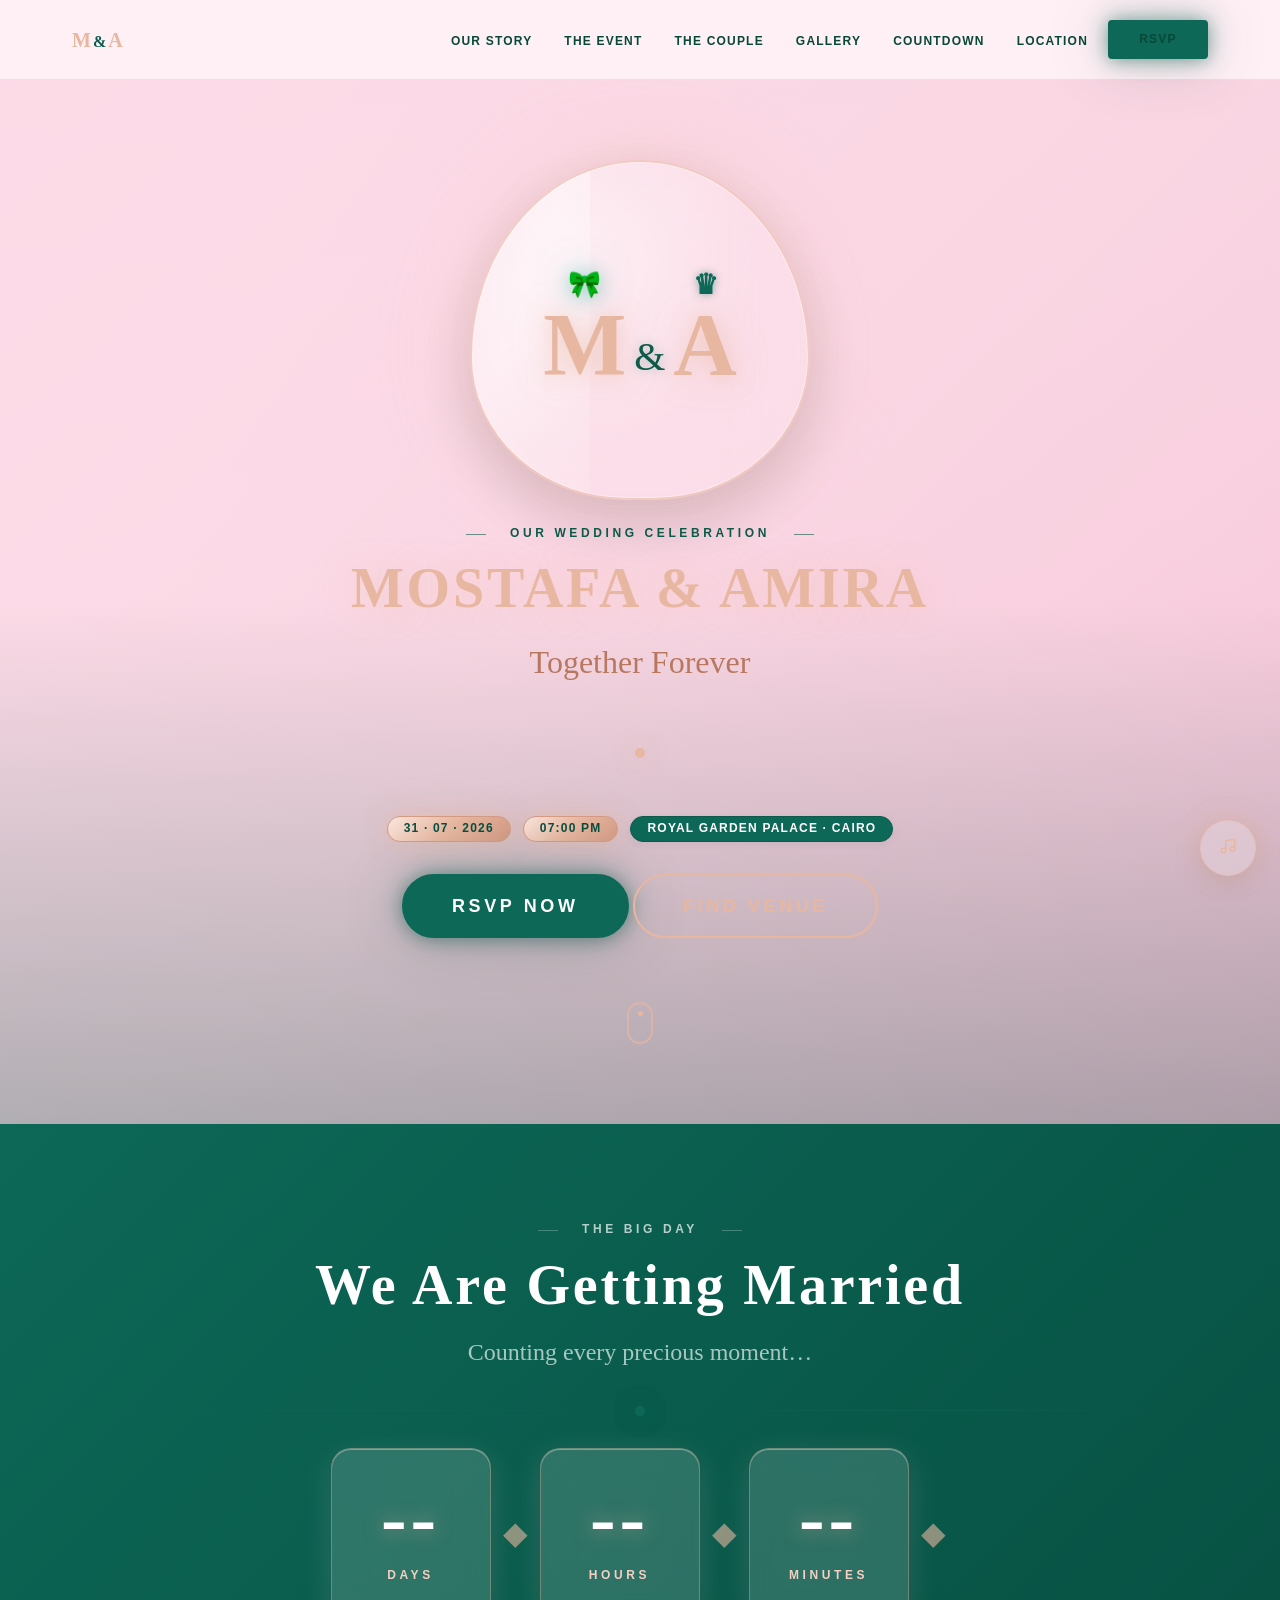
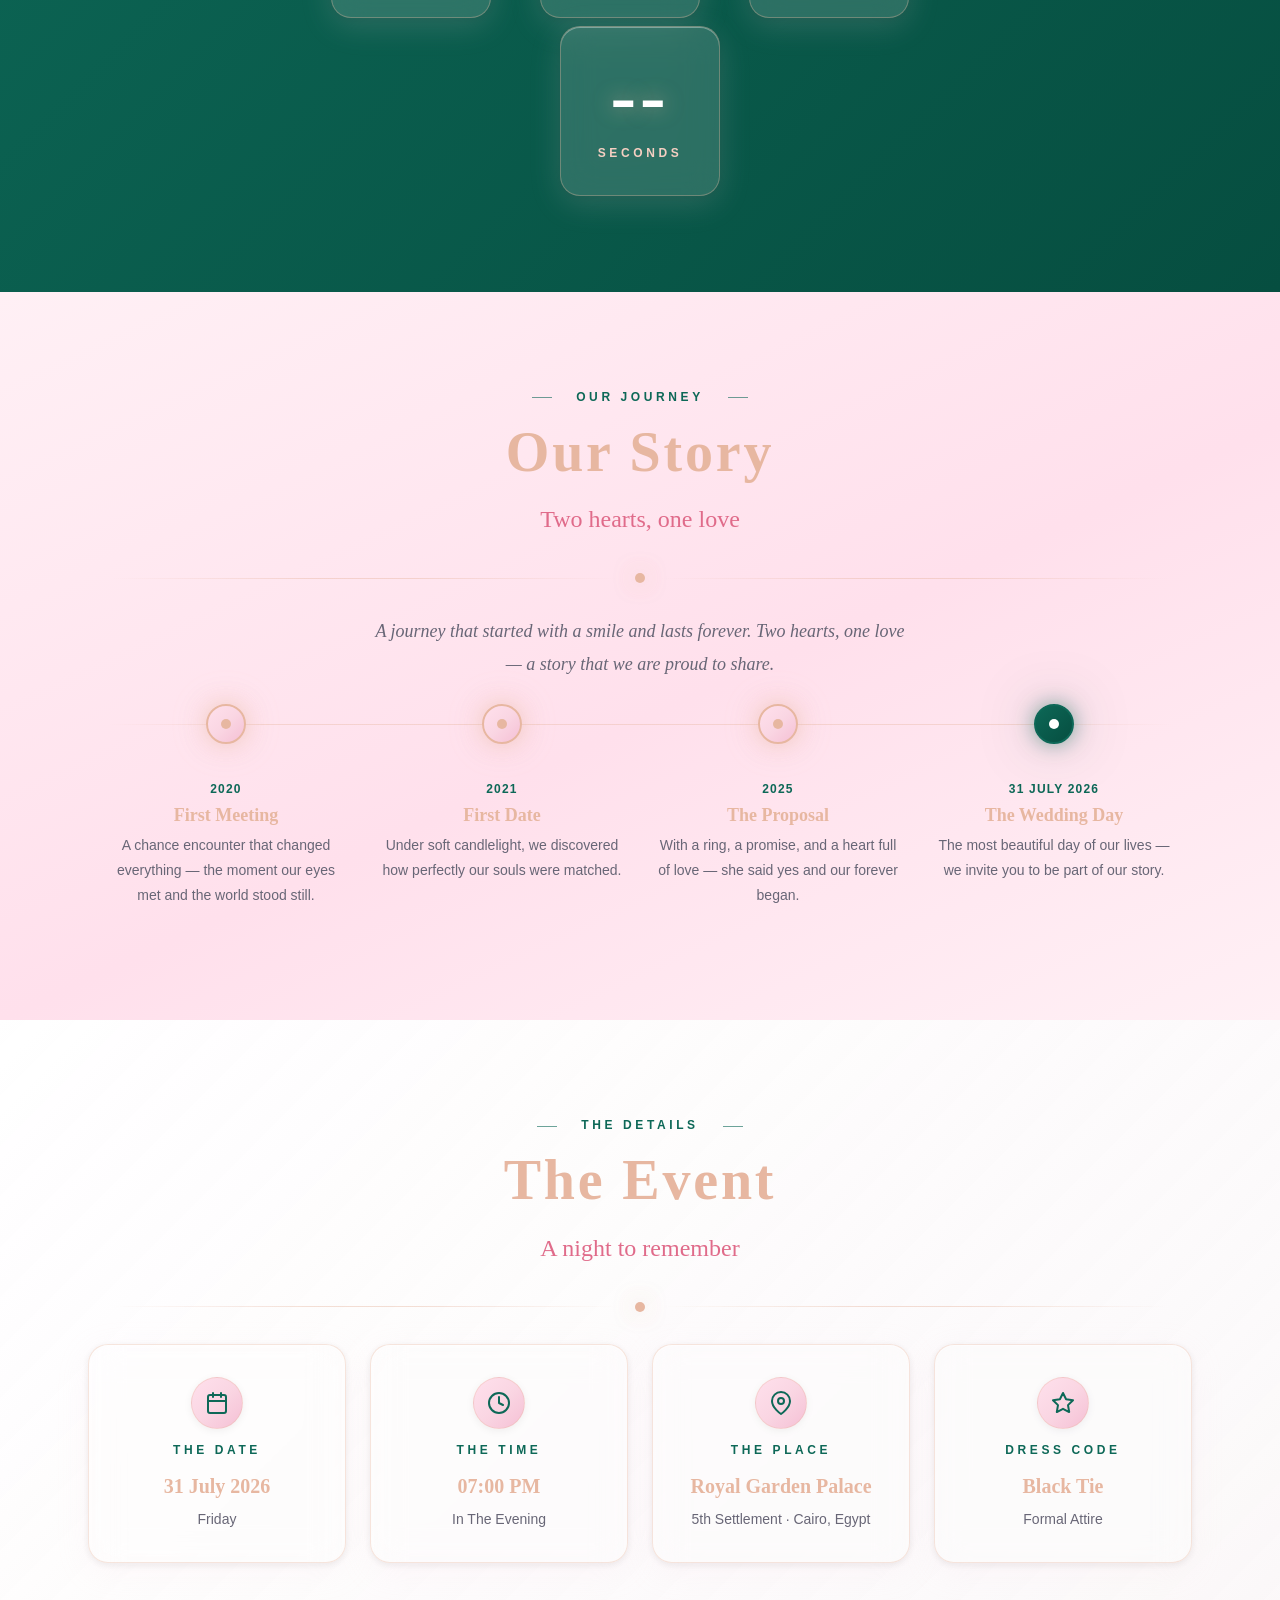
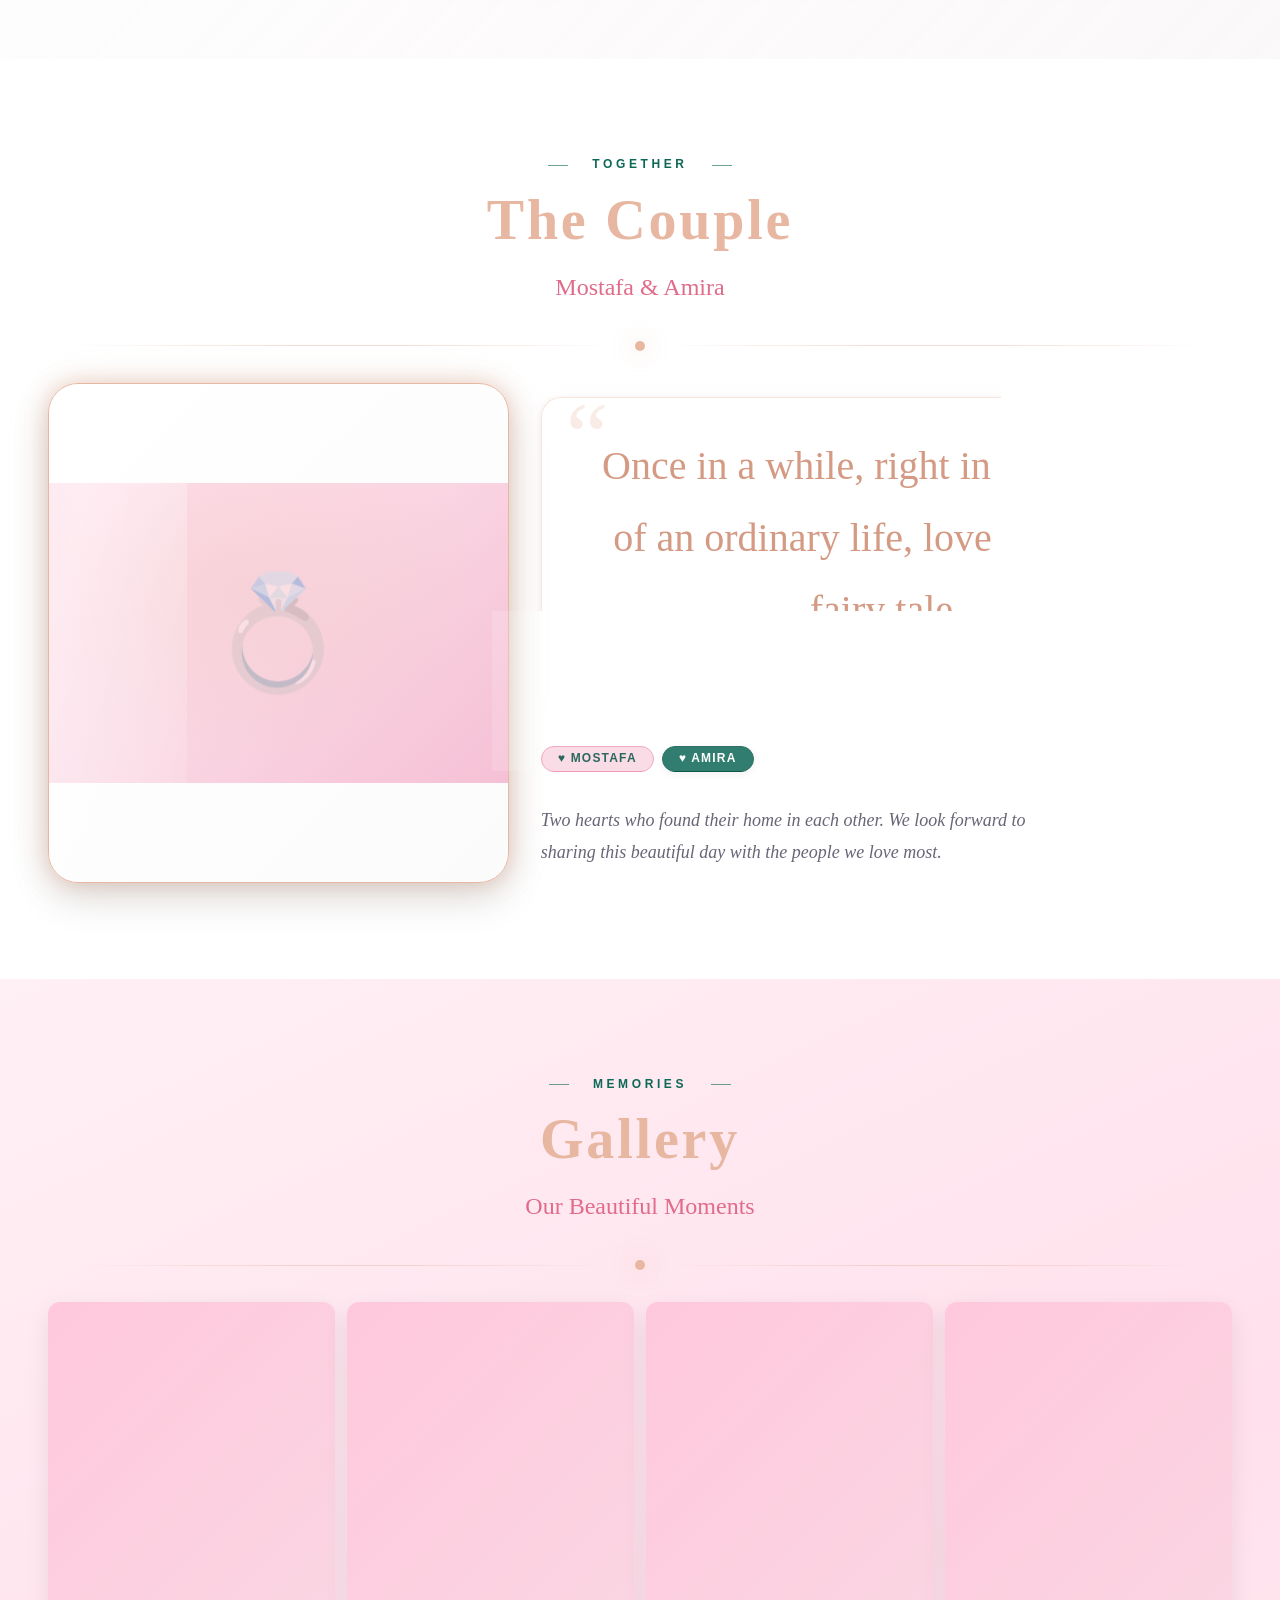
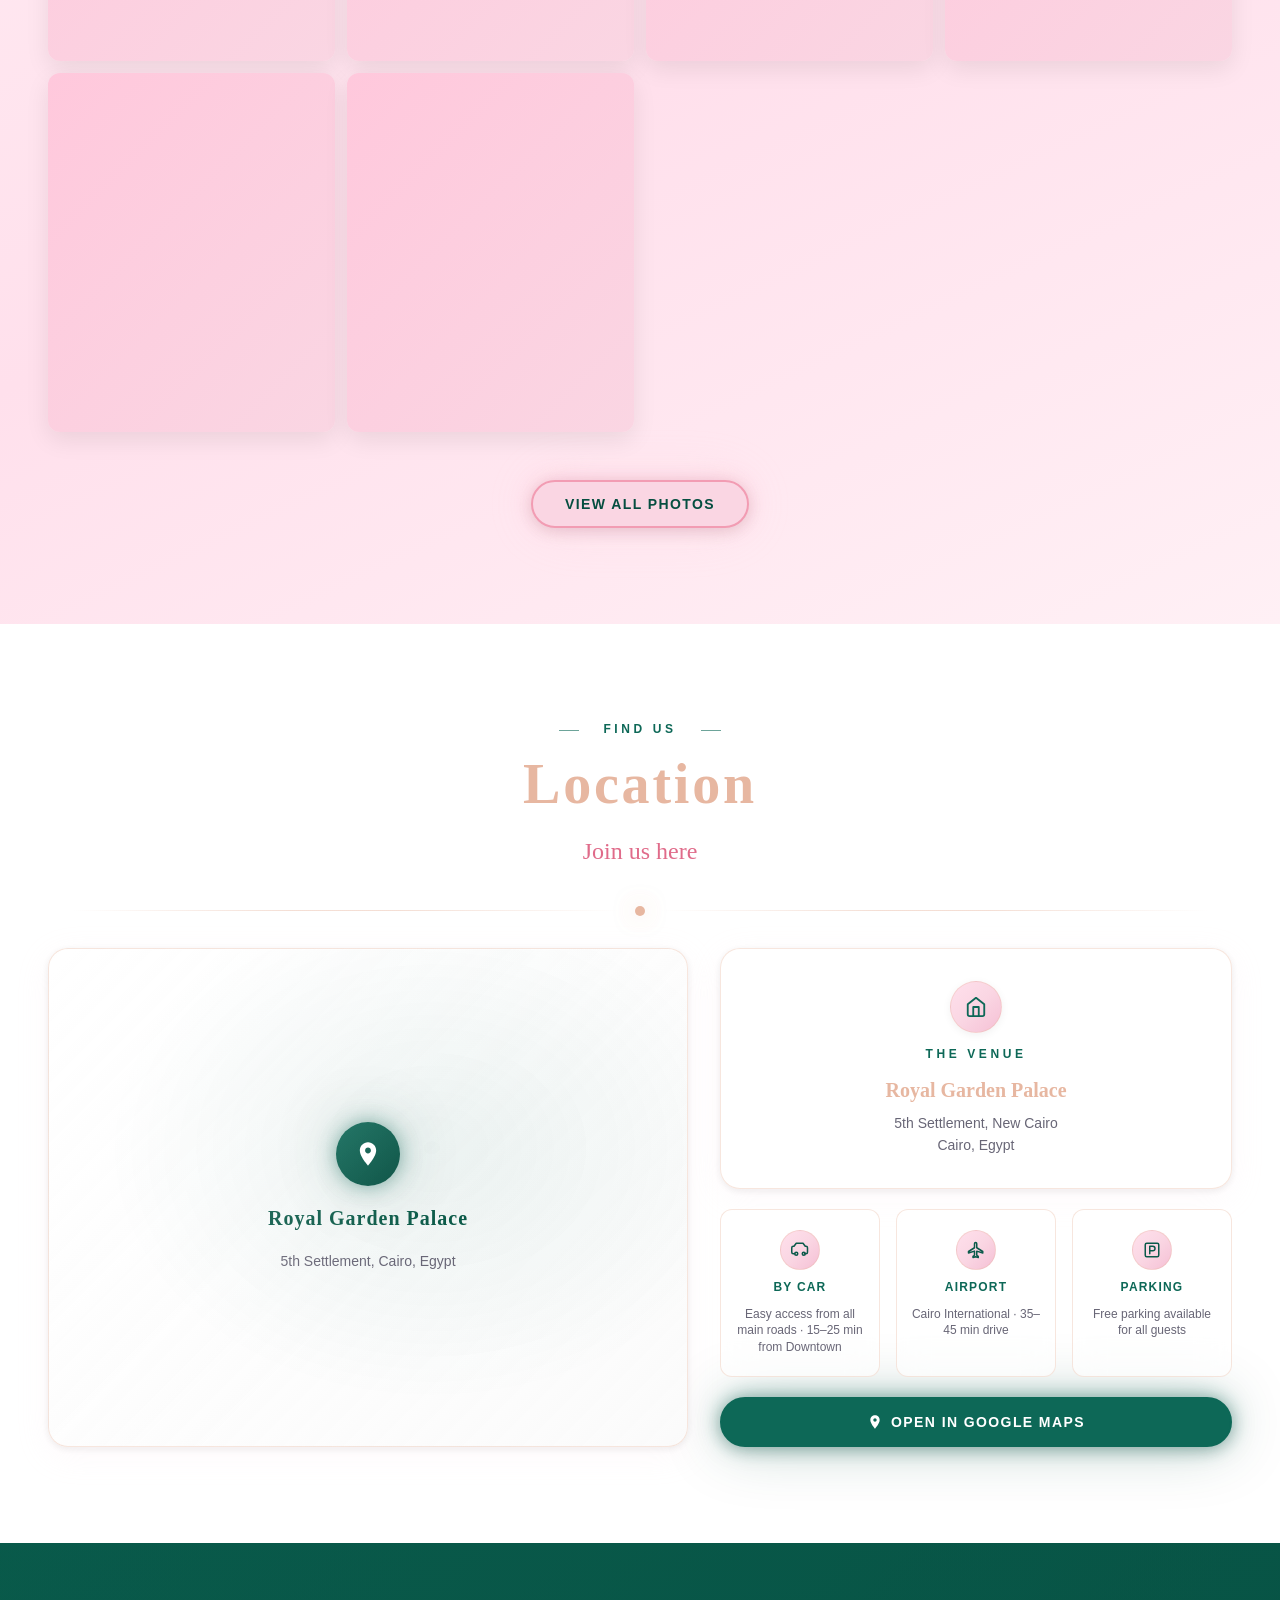
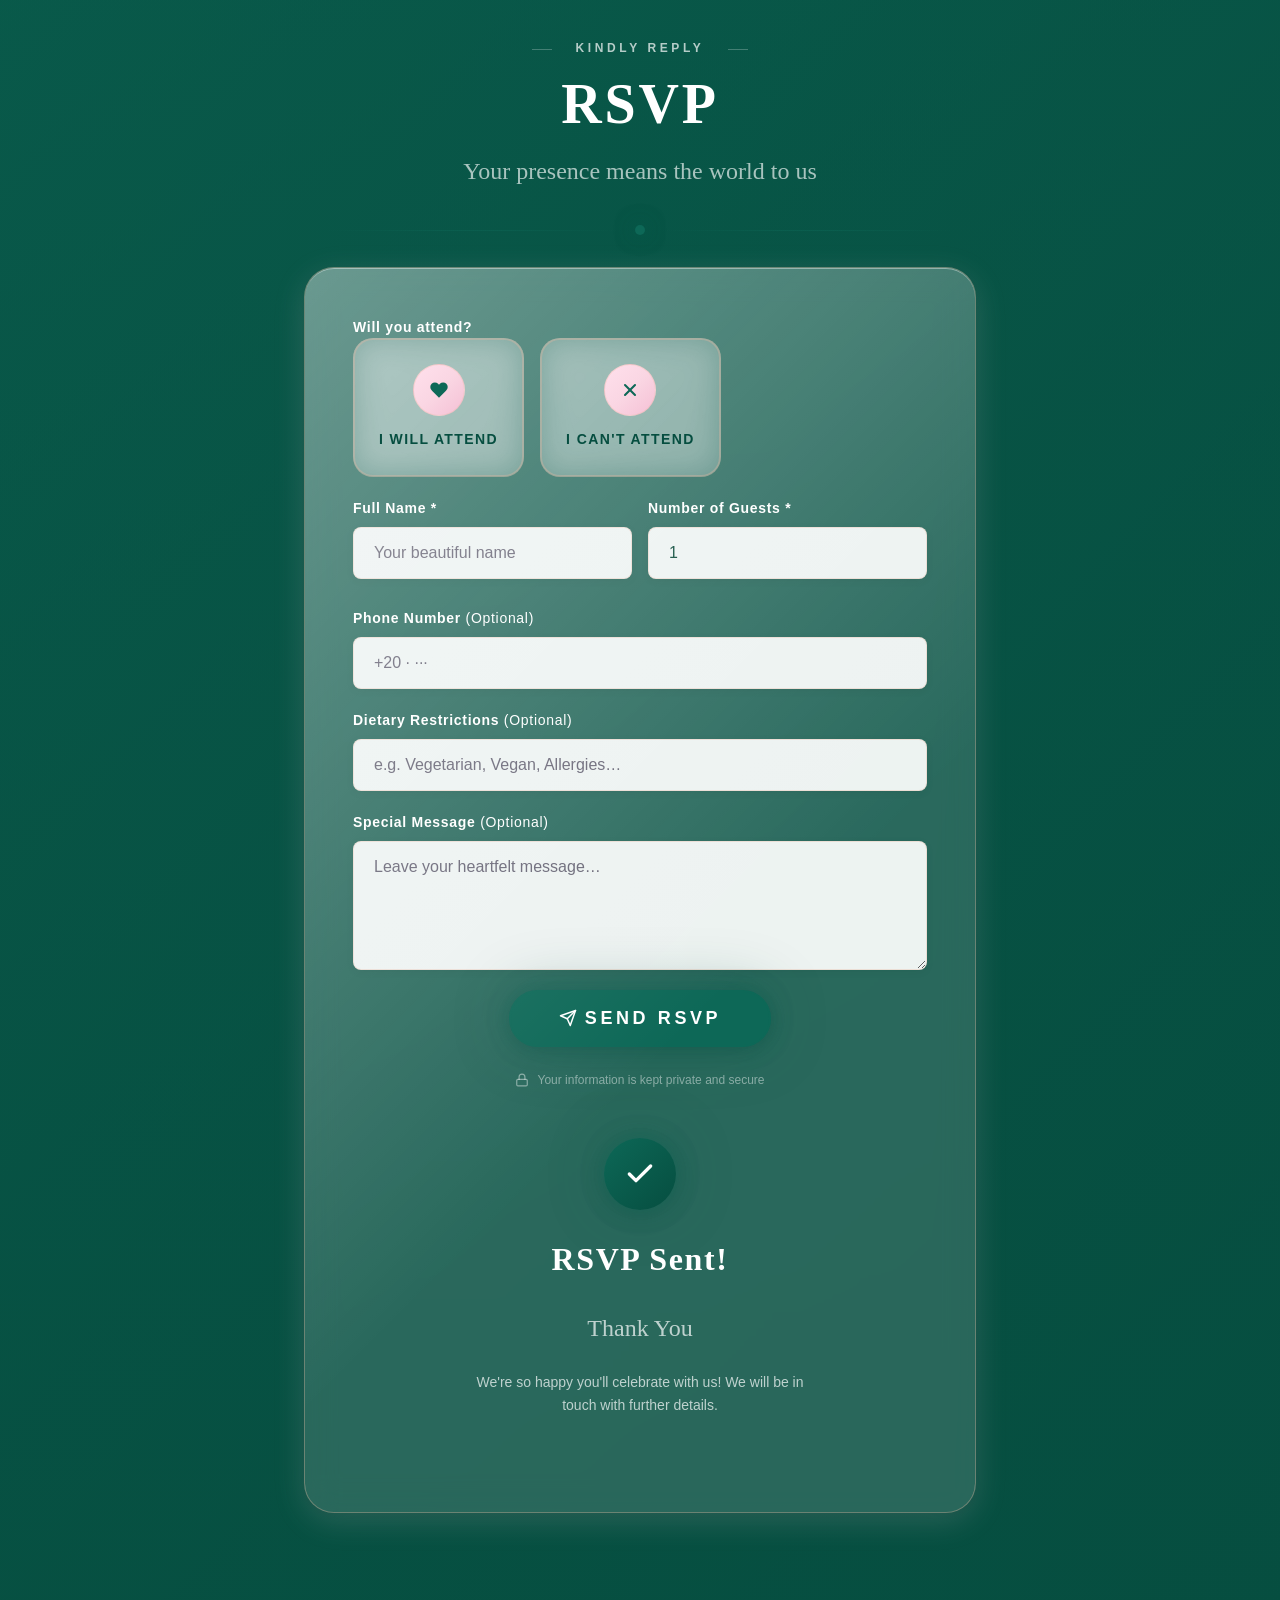
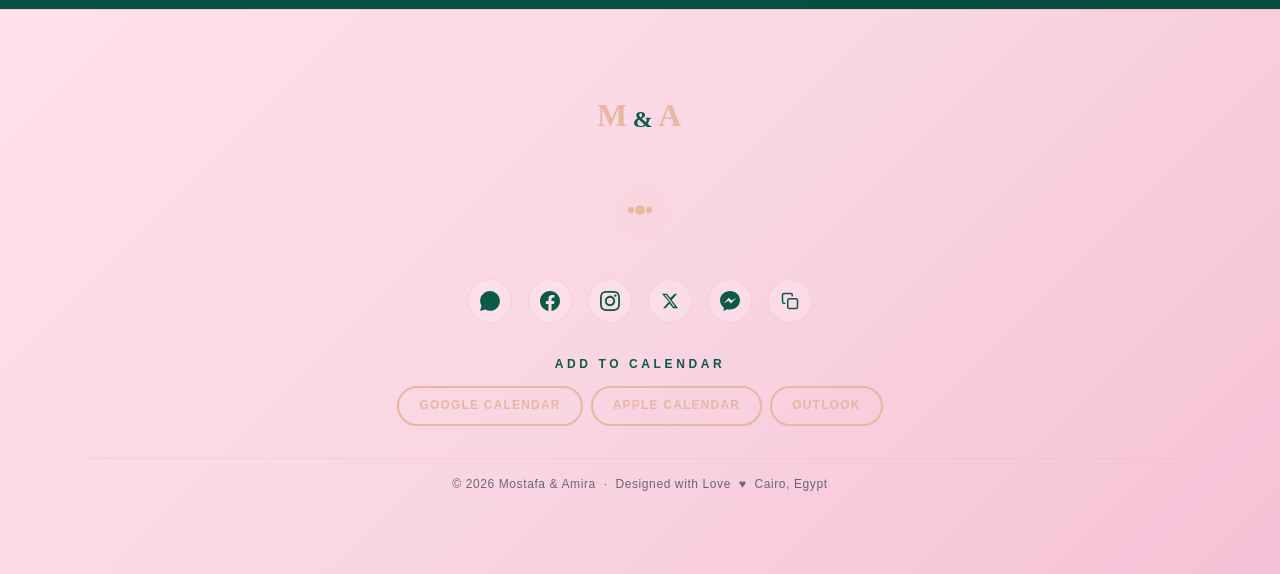
==== commit 9736c1b3: "chore(infra): configure static server workflow + hide loader pre-JS" ====
--- a/index.html
+++ b/index.html
@@ -6,8 +6,13 @@
 
     <title>Mostafa &amp; Amira | Luxury Wedding Invitation</title>
 
-    <meta name="description" content="You are cordially invited to celebrate the wedding of Mostafa and Amira — Cairo, Egypt." />
+    <meta name="description" content="You are cordially invited to celebrate the wedding of Mostafa and Amira — Royal Garden Palace, Cairo, Egypt. 31 July 2026." />
     <meta name="theme-color" content="#FAD6E3" />
+
+    <!-- Open Graph -->
+    <meta property="og:title"       content="Mostafa & Amira — Wedding Invitation" />
+    <meta property="og:description" content="Join us as we celebrate our love. 31 July 2026 · Royal Garden Palace, Cairo." />
+    <meta property="og:type"        content="website" />
 
     <link rel="preconnect" href="https://fonts.googleapis.com" />
     <link rel="preconnect" href="https://fonts.gstatic.com" crossorigin />
@@ -18,57 +23,877 @@
 
     <link rel="stylesheet" href="assets/css/style.css" />
     <link rel="stylesheet" href="assets/css/components.css" />
+
+    <!-- ═══════════════════════════════════════════
+         PAGE-LEVEL VISUAL IMPLEMENTATION
+         Phase 6 · Depends on style.css + components.css
+         No new layout systems. No new component types.
+         No new colors. Only design-system tokens.
+    ════════════════════════════════════════════ -->
+    <style>
+
+      /* ─────────────────────────────────────────
+         SITE HEADER VISUAL
+      ──────────────────────────────────────────── */
+
+      #site-header {
+        background:    rgba(255, 240, 245, 0.72);
+        backdrop-filter:         var(--glass-blur);
+        -webkit-backdrop-filter: var(--glass-blur);
+        border-bottom: 1px solid var(--color-border-rose-gold);
+        padding-inline: var(--space-6);
+      }
+
+      #site-header .section__inner {
+        padding-block: 0;
+        max-width: var(--container-xl);
+      }
+
+      #site-header.is-scrolled {
+        background:    rgba(255, 240, 245, 0.92);
+        box-shadow:    var(--shadow-sm);
+        border-bottom-color: var(--color-rose-gold-500);
+      }
+
+      /* Monogram wordmark */
+      .site-header__monogram {
+        font-family:    var(--font-heading);
+        font-size:      var(--text-lg);
+        font-weight:    var(--weight-bold);
+        color:          var(--color-rose-gold-500);
+        letter-spacing: var(--tracking-wide);
+        white-space:    nowrap;
+        flex-shrink:    0;
+      }
+
+      .site-header__monogram span {
+        color: var(--color-emerald-600);
+        font-size: 0.80em;
+        vertical-align: middle;
+        margin-inline: 1px;
+      }
+
+      /* Nav links */
+      #site-nav {
+        gap: var(--space-2);
+        flex: 1;
+        justify-content: flex-end;
+      }
+
+      #site-nav ul {
+        justify-content: flex-end;
+      }
+
+      #site-nav a {
+        font-family:    var(--font-body);
+        font-size:      var(--text-xs);
+        font-weight:    var(--weight-semibold);
+        letter-spacing: var(--tracking-wider);
+        text-transform: uppercase;
+        color:          var(--color-text-primary);
+        padding:        var(--space-2) var(--space-3);
+        border-radius:  var(--radius-xs);
+        transition:     var(--transition-color);
+      }
+
+      #site-nav a:hover {
+        color:      var(--color-emerald-500);
+        background: rgba(13, 104, 87, 0.06);
+      }
+
+      /* Mobile hamburger */
+      .site-header__menu-toggle {
+        display: none;
+      }
+
+      /* ─────────────────────────────────────────
+         HERO SECTION VISUAL
+      ──────────────────────────────────────────── */
+
+      #hero {
+        /* Blush pink gradient — reference 01_LUXURY_HERO.png (Day Light) */
+        background: var(--gradient-blush);
+        display:    flex;
+        align-items: center;
+      }
+
+      /* Soft vignette overlay — bottom darkens toward emerald */
+      #hero::before {
+        content:        '';
+        position:       absolute;
+        inset:          0;
+        background:     var(--gradient-hero-overlay);
+        pointer-events: none;
+        z-index:        0;
+      }
+
+      #hero .section__inner {
+        position:        relative;
+        z-index:         1;
+        padding-block:   var(--space-20);
+        gap:             var(--space-6);
+      }
+
+      /* Crystal arch / crest frame */
+      .hero__crest {
+        width:           clamp(220px, 40vw, 340px);
+        height:          clamp(220px, 40vw, 340px);
+        border:          2px solid rgba(231, 183, 161, 0.55);
+        border-radius:   50% 50% 46% 46% / 58% 58% 42% 42%;
+        background:
+          radial-gradient(ellipse at 30% 30%, rgba(255,255,255,0.50) 0%, transparent 55%),
+          rgba(255, 255, 255, 0.18);
+        backdrop-filter:         var(--glass-blur-heavy);
+        -webkit-backdrop-filter: var(--glass-blur-heavy);
+        box-shadow:
+          0 0 60px rgba(231, 183, 161, 0.30),
+          0 0 120px rgba(250, 214, 227, 0.20),
+          inset 0 0 0 1px rgba(255,255,255,0.40),
+          var(--shadow-xl);
+        display:         flex;
+        align-items:     center;
+        justify-content: center;
+        margin-inline:   auto;
+        position:        relative;
+        overflow:        hidden;
+      }
+
+      /* Inner glint on arch */
+      .hero__crest::before {
+        content:  '';
+        position: absolute;
+        top:      -20%;
+        left:     -20%;
+        width:    55%;
+        height:   160%;
+        background: linear-gradient(
+          110deg,
+          rgba(255,255,255,0.00) 0%,
+          rgba(255,255,255,0.40) 50%,
+          rgba(255,255,255,0.00) 100%
+        );
+        pointer-events: none;
+      }
+
+      /* M & A monogram inside arch */
+      .hero__monogram-inner {
+        display:         flex;
+        align-items:     center;
+        justify-content: center;
+        gap:             var(--space-2);
+        padding:         var(--space-6);
+      }
+
+      .monogram-letter {
+        font-family:  var(--font-heading);
+        font-size:    clamp(3.5rem, 8vw, 5.5rem);
+        font-weight:  var(--weight-bold);
+        color:        var(--color-rose-gold-500);
+        line-height:  1;
+        text-shadow:
+          0 2px 20px rgba(231, 183, 161, 0.50),
+          0 0 40px rgba(231, 183, 161, 0.25);
+        position:     relative;
+        display:      flex;
+        flex-direction: column;
+        align-items:  center;
+      }
+
+      /* Bow tie decoration above M */
+      .monogram-m::before {
+        content:       '🎀';
+        font-size:     0.30em;
+        line-height:   1;
+        display:       block;
+        margin-bottom: 0.1em;
+        filter:
+          hue-rotate(150deg)
+          saturate(3)
+          brightness(0.7);
+      }
+
+      /* Crown decoration above A */
+      .monogram-a::before {
+        content:       '♛';
+        font-size:     0.32em;
+        line-height:   1;
+        display:       block;
+        margin-bottom: 0.05em;
+        color:         var(--color-emerald-500);
+        text-shadow:   0 0 8px rgba(13,104,87,0.50);
+      }
+
+      .monogram-ampersand {
+        font-family:  var(--font-script);
+        font-size:    clamp(1.5rem, 4vw, 2.5rem);
+        color:        var(--color-emerald-600);
+        align-self:   flex-end;
+        margin-bottom: 0.3em;
+        line-height:  1;
+        text-shadow:  0 0 12px rgba(13,104,87,0.30);
+      }
+
+      /* Hero heading overrides */
+      #hero .section-title__eyebrow {
+        color:          var(--color-emerald-700);
+        letter-spacing: var(--tracking-luxury);
+        font-size:      var(--text-xs);
+      }
+
+      #hero .section-title__eyebrow::before,
+      #hero .section-title__eyebrow::after {
+        background: var(--color-emerald-700);
+      }
+
+      #hero .section-title__heading {
+        font-size:   clamp(var(--text-2xl), 5vw, var(--text-4xl));
+        color:       var(--color-rose-gold-500);
+        text-shadow: 0 2px 32px rgba(231, 183, 161, 0.35);
+      }
+
+      #hero .section-title__script {
+        font-size: var(--text-2xl);
+        color:     var(--color-rose-gold-700);
+      }
+
+      /* Hero meta badges row */
+      .hero__meta {
+        justify-content: center;
+        gap:             var(--space-3);
+      }
+
+      /* Hero action buttons row */
+      .hero__actions {
+        justify-content: center;
+        gap:             var(--space-4);
+        flex-wrap:       wrap;
+        margin-top:      var(--space-2);
+      }
+
+      /* Scroll indicator spacing */
+      .scroll-indicator {
+        margin-top: var(--space-10);
+      }
+
+      /* ─────────────────────────────────────────
+         COUNTDOWN SECTION VISUAL
+      ──────────────────────────────────────────── */
+
+      /* Override grid-countdown to flex so separators fit */
+      #countdown-timer {
+        display:         flex;
+        align-items:     center;
+        justify-content: center;
+        flex-wrap:       wrap;
+        gap:             var(--space-2);
+        max-width:       680px;
+        margin-inline:   auto;
+      }
+
+      /* Make each unit a fixed-width column in the flex layout */
+      #countdown-timer .countdown-unit {
+        flex:     1 0 clamp(100px, 18vw, 150px);
+        max-width: 160px;
+      }
+
+      /* Label colour on dark background */
+      #countdown .countdown-unit__label {
+        color: var(--color-rose-gold-300);
+      }
+
+      /* Number colour on dark background */
+      #countdown .countdown-unit__number {
+        color: var(--color-crystal-white);
+        text-shadow: 0 0 20px rgba(231, 183, 161, 0.60);
+      }
+
+      /* ─────────────────────────────────────────
+         OUR STORY SECTION VISUAL
+      ──────────────────────────────────────────── */
+
+      #our-story {
+        background: linear-gradient(
+          155deg,
+          var(--color-blush-100) 0%,
+          var(--color-blush-200) 55%,
+          var(--color-blush-100) 100%
+        );
+      }
+
+      .story__intro {
+        max-width:   540px;
+        margin-inline: auto;
+        text-align:  center;
+        font-family: var(--font-accent);
+        font-style:  italic;
+        font-size:   var(--text-md);
+        color:       var(--color-text-secondary);
+        line-height: var(--leading-relaxed);
+      }
+
+      /* ─────────────────────────────────────────
+         THE EVENT SECTION VISUAL
+      ──────────────────────────────────────────── */
+
+      #the-event {
+        background: var(--gradient-crystal);
+      }
+
+      /* 4-card row: date / time / place / dress code */
+      #the-event .grid-info-cards {
+        grid-template-columns: repeat(2, 1fr);
+      }
+
+      @media (min-width: 768px) {
+        #the-event .grid-info-cards {
+          grid-template-columns: repeat(4, 1fr);
+        }
+      }
+
+      /* ─────────────────────────────────────────
+         THE COUPLE SECTION VISUAL
+      ──────────────────────────────────────────── */
+
+      #the-couple {
+        background: var(--color-surface);
+      }
+
+      /* Portrait placeholder */
+      .couple__portrait {
+        min-height:      clamp(300px, 48vw, 500px);
+        overflow:        hidden;
+        display:         flex;
+        align-items:     center;
+        justify-content: center;
+        padding:         0;
+      }
+
+      .couple__portrait-media {
+        width:     100%;
+        height:    100%;
+        min-height: 300px;
+        background:
+          radial-gradient(ellipse at 40% 35%, rgba(231,183,161,0.20) 0%, transparent 65%),
+          var(--gradient-blush);
+        display:         flex;
+        align-items:     center;
+        justify-content: center;
+        border-radius:   calc(var(--radius-crystal) - var(--space-8));
+      }
+
+      .couple__portrait-placeholder {
+        font-size:   clamp(4rem, 10vw, 7rem);
+        opacity:     0.30;
+        user-select: none;
+      }
+
+      /* Narrative column */
+      .couple__narrative {
+        gap:             var(--space-8);
+        justify-content: center;
+      }
+
+      /* ─────────────────────────────────────────
+         GALLERY SECTION VISUAL
+      ──────────────────────────────────────────── */
+
+      #gallery {
+        background: linear-gradient(
+          155deg,
+          var(--color-blush-100) 0%,
+          var(--color-blush-200) 55%,
+          var(--color-blush-100) 100%
+        );
+      }
+
+      /* Placeholder gradient backgrounds for empty gallery items */
+      .gallery-item__img {
+        width:     100%;
+        height:    100%;
+        min-height: 200px;
+        border-radius: inherit;
+      }
+
+      .gallery-item:nth-child(1) .gallery-item__img { background: linear-gradient(135deg, var(--color-blush-300) 0%, var(--color-blush-500) 100%); }
+      .gallery-item:nth-child(2) .gallery-item__img { background: linear-gradient(135deg, var(--color-blush-200) 0%, var(--color-rose-gold-300) 100%); }
+      .gallery-item:nth-child(3) .gallery-item__img { background: linear-gradient(135deg, var(--color-emerald-200) 0%, var(--color-emerald-400) 100%); }
+      .gallery-item:nth-child(4) .gallery-item__img { background: linear-gradient(135deg, var(--color-rose-gold-200) 0%, var(--color-blush-400) 100%); }
+      .gallery-item:nth-child(5) .gallery-item__img { background: linear-gradient(135deg, var(--color-blush-400) 0%, var(--color-rose-gold-400) 100%); }
+      .gallery-item:nth-child(6) .gallery-item__img { background: linear-gradient(135deg, var(--color-emerald-100) 0%, var(--color-blush-200) 100%); }
+
+      /* Gallery CTA area */
+      .gallery__cta {
+        text-align:      center;
+        padding-top:     var(--space-6);
+      }
+
+      /* ─────────────────────────────────────────
+         LOCATION SECTION VISUAL
+      ──────────────────────────────────────────── */
+
+      #location {
+        background: var(--color-surface);
+      }
+
+      /* Map embed container */
+      .location__map {
+        min-height:      clamp(280px, 40vw, 420px);
+        background:
+          radial-gradient(ellipse at 60% 40%, rgba(13,104,87,0.08) 0%, transparent 60%),
+          var(--gradient-crystal);
+        display:         flex;
+        flex-direction:  column;
+        align-items:     center;
+        justify-content: center;
+        overflow:        hidden;
+        gap:             var(--space-4);
+      }
+
+      .location__map-icon {
+        width:           64px;
+        height:          64px;
+        border-radius:   var(--radius-full);
+        background:      var(--gradient-emerald);
+        display:         flex;
+        align-items:     center;
+        justify-content: center;
+        color:           var(--color-crystal-white);
+        box-shadow:      var(--shadow-glow-emerald);
+      }
+
+      .location__map-label {
+        font-family:    var(--font-heading);
+        font-size:      var(--text-lg);
+        font-weight:    var(--weight-semibold);
+        color:          var(--color-emerald-700);
+        text-align:     center;
+        letter-spacing: var(--tracking-wide);
+      }
+
+      .location__map-sub {
+        font-family: var(--font-body);
+        font-size:   var(--text-sm);
+        color:       var(--color-text-secondary);
+        text-align:  center;
+      }
+
+      /* Info panel */
+      .location__info {
+        gap:             var(--space-5);
+        justify-content: flex-start;
+      }
+
+      /* Transport info row — 3 small info cards */
+      .location__transport {
+        display: grid;
+        grid-template-columns: repeat(3, 1fr);
+        gap:     var(--space-4);
+      }
+
+      .transport-card {
+        display:         flex;
+        flex-direction:  column;
+        align-items:     center;
+        text-align:      center;
+        gap:             var(--space-2);
+        padding:         var(--space-5) var(--space-3);
+        background:
+          rgba(255, 255, 255, 0.60);
+        border:          1px solid var(--color-border-rose-gold);
+        border-radius:   var(--radius-md);
+        backdrop-filter: var(--glass-blur);
+        -webkit-backdrop-filter: var(--glass-blur);
+      }
+
+      .transport-card__icon {
+        width:           40px;
+        height:          40px;
+        border-radius:   var(--radius-full);
+        background:      var(--gradient-blush);
+        border:          1px solid var(--color-border-rose-gold);
+        display:         flex;
+        align-items:     center;
+        justify-content: center;
+        color:           var(--color-emerald-600);
+        flex-shrink:     0;
+      }
+
+      .transport-card__label {
+        font-family:    var(--font-body);
+        font-size:      var(--text-xs);
+        font-weight:    var(--weight-semibold);
+        letter-spacing: var(--tracking-wider);
+        text-transform: uppercase;
+        color:          var(--color-emerald-500);
+      }
+
+      .transport-card__value {
+        font-family: var(--font-body);
+        font-size:   var(--text-xs);
+        color:       var(--color-text-secondary);
+        line-height: var(--leading-snug);
+      }
+
+      /* ─────────────────────────────────────────
+         RSVP SECTION VISUAL
+      ──────────────────────────────────────────── */
+
+      #rsvp {
+        background: var(--gradient-emerald);
+      }
+
+      #rsvp::before {
+        content:        '';
+        position:       absolute;
+        inset:          0;
+        background:     linear-gradient(180deg, rgba(6,78,64,0.55) 0%, rgba(6,78,64,0.80) 100%);
+        pointer-events: none;
+        z-index:        0;
+      }
+
+      #rsvp .section__inner--md {
+        position: relative;
+        z-index:  1;
+      }
+
+      /* RSVP form card overrides */
+      #rsvp .card-glass {
+        background: rgba(255, 255, 255, 0.14);
+      }
+
+      /* Form wrapper */
+      .rsvp__form {
+        display:        flex;
+        flex-direction: column;
+        gap:            var(--space-5);
+      }
+
+      /* Attendance choice fieldset */
+      .rsvp__attendance-choice {
+        border:  none;
+        padding: 0;
+        margin:  0;
+      }
+
+      .rsvp__attendance-choice .flex-pill-row {
+        gap:       var(--space-4);
+        flex-wrap: wrap;
+      }
+
+      /* Field group */
+      .rsvp__field {
+        display:        flex;
+        flex-direction: column;
+        gap:            var(--space-2);
+      }
+
+      .rsvp__field-row {
+        display: grid;
+        grid-template-columns: 1fr 1fr;
+        gap:     var(--space-4);
+      }
+
+      /* Label */
+      .rsvp__label {
+        font-family:    var(--font-body);
+        font-size:      var(--text-sm);
+        font-weight:    var(--weight-semibold);
+        letter-spacing: var(--tracking-wide);
+        color:          var(--color-text-inverse);
+      }
+
+      /* Input / Textarea */
+      .rsvp__input {
+        width:        100%;
+        padding:      var(--space-3) var(--space-5);
+        font-family:  var(--font-body);
+        font-size:    var(--text-base);
+        color:        var(--color-text-primary);
+        background:   rgba(255, 255, 255, 0.92);
+        border:       1px solid var(--color-border-rose-gold);
+        border-radius: var(--radius-sm);
+        outline:      none;
+        transition:   var(--transition-base);
+        box-shadow:   var(--shadow-xs);
+        -webkit-appearance: none;
+        appearance:   none;
+        line-height:  var(--leading-normal);
+      }
+
+      .rsvp__input:focus {
+        border-color: var(--color-rose-gold-500);
+        background:   var(--color-crystal-white);
+        box-shadow:
+          0 0 0 3px rgba(231, 183, 161, 0.20),
+          var(--shadow-xs);
+      }
+
+      .rsvp__input::placeholder {
+        color:       var(--color-text-secondary);
+        font-weight: var(--weight-light);
+      }
+
+      .rsvp__input--textarea {
+        resize:     vertical;
+        min-height: 90px;
+      }
+
+      /* Validation error */
+      .rsvp__error {
+        font-size:   var(--text-xs);
+        font-weight: var(--weight-medium);
+        color:       var(--color-blush-300);
+        min-height:  0;
+      }
+
+      /* Success state */
+      .rsvp__success {
+        padding:         var(--space-12) var(--space-8);
+        gap:             var(--space-6);
+        text-align:      center;
+      }
+
+      .rsvp__success-icon {
+        width:           72px;
+        height:          72px;
+        border-radius:   var(--radius-full);
+        background:      var(--gradient-emerald);
+        display:         flex;
+        align-items:     center;
+        justify-content: center;
+        margin-inline:   auto;
+        box-shadow:      var(--shadow-glow-emerald), var(--shadow-md);
+        color:           var(--color-crystal-white);
+        font-size:       var(--text-2xl);
+      }
+
+      .rsvp__success-heading {
+        font-family:    var(--font-heading);
+        font-size:      var(--text-2xl);
+        font-weight:    var(--weight-semibold);
+        color:          var(--color-crystal-white);
+        letter-spacing: var(--tracking-wide);
+      }
+
+      .rsvp__success-script {
+        font-family: var(--font-script);
+        font-size:   var(--text-xl);
+        color:       rgba(255,255,255,0.70);
+      }
+
+      /* Privacy note below form */
+      .rsvp__privacy {
+        display:     flex;
+        align-items: center;
+        justify-content: center;
+        gap:         var(--space-2);
+        font-family: var(--font-body);
+        font-size:   var(--text-xs);
+        color:       rgba(255,255,255,0.45);
+        text-align:  center;
+        margin-top:  var(--space-2);
+      }
+
+      /* ─────────────────────────────────────────
+         SITE FOOTER VISUAL
+      ──────────────────────────────────────────── */
+
+      #site-footer {
+        background:    var(--gradient-blush);
+        border-top:    1px solid var(--color-border-rose-gold);
+      }
+
+      #site-footer .section__inner {
+        display:         flex;
+        flex-direction:  column;
+        align-items:     center;
+        gap:             var(--space-8);
+        text-align:      center;
+      }
+
+      .footer__monogram {
+        font-family:    var(--font-heading);
+        font-size:      var(--text-2xl);
+        font-weight:    var(--weight-bold);
+        color:          var(--color-rose-gold-500);
+        letter-spacing: var(--tracking-wide);
+      }
+
+      .footer__monogram span {
+        font-family: var(--font-script);
+        font-size:   0.75em;
+        color:       var(--color-emerald-600);
+        vertical-align: middle;
+        margin-inline: var(--space-1);
+      }
+
+      #site-footer nav ul {
+        justify-content: center;
+      }
+
+      .footer__calendar {
+        display:         flex;
+        flex-direction:  column;
+        align-items:     center;
+        gap:             var(--space-3);
+      }
+
+      .footer__calendar-label {
+        font-family:    var(--font-body);
+        font-size:      var(--text-xs);
+        font-weight:    var(--weight-semibold);
+        letter-spacing: var(--tracking-luxury);
+        text-transform: uppercase;
+        color:          var(--color-emerald-600);
+      }
+
+      .footer__copyright {
+        display:        block;
+        font-family:    var(--font-body);
+        font-size:      var(--text-xs);
+        color:          var(--color-text-secondary);
+        letter-spacing: var(--tracking-wide);
+        padding-top:    var(--space-4);
+        border-top:     1px solid var(--color-divider);
+        width:          100%;
+      }
+
+      /* ─────────────────────────────────────────
+         PAGE LOADER
+         CSS auto-dismiss (1.4 s) until JS takes over.
+         JS will add .loader--hidden instead.
+      ──────────────────────────────────────────── */
+
+      #loader::after {
+        content:      '';
+        width:        48px;
+        height:       48px;
+        border:       3px solid var(--color-blush-300);
+        border-top-color: var(--color-emerald-500);
+        border-radius: var(--radius-full);
+        animation:    loaderSpin var(--duration-slow) linear infinite;
+      }
+
+      /* Hide loader immediately — no JS available in Phase 6.
+         JS Phase will add .loader--shown to make it visible on load. */
+      #loader {
+        opacity:        0;
+        visibility:     hidden;
+        pointer-events: none;
+      }
+
+      /* ─────────────────────────────────────────
+         RESPONSIVE — MOBILE (< 768px)
+      ──────────────────────────────────────────── */
+
+      @media (max-width: 767px) {
+        .site-header__menu-toggle {
+          display: flex;
+        }
+
+        #site-nav ul {
+          display:        none;
+          position:       absolute;
+          top:            72px;
+          left:           0;
+          right:          0;
+          flex-direction: column;
+          align-items:    center;
+          gap:            var(--space-4);
+          padding:        var(--space-6) var(--space-4);
+          background:     rgba(255, 245, 248, 0.97);
+          backdrop-filter: var(--glass-blur);
+          -webkit-backdrop-filter: var(--glass-blur);
+          border-bottom:  1px solid var(--color-border-rose-gold);
+          box-shadow:     var(--shadow-md);
+          z-index:        var(--z-overlay);
+        }
+
+        #site-nav ul.is-open {
+          display: flex;
+        }
+
+        .hero__crest {
+          width:  220px;
+          height: 220px;
+        }
+
+        .monogram-letter {
+          font-size: 3.2rem;
+        }
+
+        #countdown-timer .countdown-unit__sep {
+          display: none;
+        }
+
+        #countdown-timer .countdown-unit {
+          flex: 1 0 calc(50% - var(--space-4));
+          max-width: 48%;
+        }
+
+        .rsvp__field-row {
+          grid-template-columns: 1fr;
+        }
+
+        .location__transport {
+          grid-template-columns: 1fr;
+        }
+
+        .couple__portrait {
+          min-height: 260px;
+        }
+      }
+
+      /* ─────────────────────────────────────────
+         RESPONSIVE — TABLET+ (768px+)
+      ──────────────────────────────────────────── */
+
+      @media (min-width: 768px) {
+        .site-header__menu-toggle {
+          display: none;
+        }
+
+        #site-nav ul {
+          display: flex !important;
+        }
+      }
+
+    </style>
   </head>
 
   <body>
 
     <!-- ═══════════════════════════════════════════
-         ACCESSIBILITY — Skip navigation link.
-         Visible on focus; jumps past header into
-         the main landmark for keyboard users.
+         SKIP LINK
     ════════════════════════════════════════════ -->
     <a class="skip-to-content" href="#main-content">Skip to main content</a>
 
 
     <!-- ═══════════════════════════════════════════
          PAGE LOADER
-         Shown on initial load; JS removes .is-loaded
-         class from <body> once all assets are ready.
-         role="status" + aria-live announce to AT.
     ════════════════════════════════════════════ -->
     <div id="loader" role="status" aria-label="Loading invitation" aria-live="polite"></div>
 
 
     <!-- ═══════════════════════════════════════════
          APP WRAPPER
-         Single root for scroll, overflow, and
-         stacking-context control. All page content
-         except the music player lives here.
     ════════════════════════════════════════════ -->
     <div id="app">
 
-      <!-- Particle / petal canvas layer.
-           Rendered by JS; purely decorative.
-           aria-hidden removes it from the AT tree. -->
       <div id="canvas-particles" aria-hidden="true"></div>
-
 
       <!-- ═══════════════════════════════════════════
            SITE HEADER
-           Sticky global navigation bar.
-           role="banner" — one per page (ARIA spec).
-           .is-scrolled is toggled by JS on scroll.
       ════════════════════════════════════════════ -->
       <header id="site-header" role="banner">
         <div class="section__inner flex-spread">
 
-          <!-- Monogram / brand mark.
-               SVG will be injected here by JS (M + A mark).
-               aria-hidden because the nav links are the real landmark. -->
-          <div class="site-header__monogram" aria-hidden="true"></div>
-
-          <!-- Primary navigation landmark.
-               aria-label distinguishes it from any secondary navs. -->
+          <!-- Brand wordmark -->
+          <div class="site-header__monogram" aria-label="Mostafa and Amira">
+            M<span>&amp;</span>A
+          </div>
+
+          <!-- Primary navigation -->
           <nav id="site-nav" role="navigation" aria-label="Wedding invitation navigation">
             <ul class="flex-pill-row" role="list">
               <li><a href="#our-story">Our Story</a></li>
@@ -77,13 +902,11 @@
               <li><a href="#gallery">Gallery</a></li>
               <li><a href="#countdown">Countdown</a></li>
               <li><a href="#location">Location</a></li>
-              <li><a href="#rsvp">RSVP</a></li>
+              <li><a href="#rsvp" class="btn btn-primary btn--sm">RSVP</a></li>
             </ul>
           </nav>
 
-          <!-- Mobile hamburger toggle.
-               aria-expanded is toggled by JS.
-               aria-controls points to the nav element. -->
+          <!-- Mobile hamburger -->
           <button
             class="btn-icon site-header__menu-toggle"
             type="button"
@@ -91,89 +914,82 @@
             aria-expanded="false"
             aria-controls="site-nav"
           >
-            <!-- Icon injected by JS -->
+            <svg width="18" height="18" viewBox="0 0 24 24" fill="none" stroke="currentColor" stroke-width="2" stroke-linecap="round" aria-hidden="true" focusable="false">
+              <line x1="3" y1="6"  x2="21" y2="6" />
+              <line x1="3" y1="12" x2="21" y2="12" />
+              <line x1="3" y1="18" x2="21" y2="18" />
+            </svg>
           </button>
 
-        </div><!-- /.section__inner -->
-      </header><!-- /#site-header -->
+        </div>
+      </header>
 
 
       <!-- ═══════════════════════════════════════════
            MAIN CONTENT
-           id="main-content" is the skip-link target.
-           All invitation sections live inside here.
       ════════════════════════════════════════════ -->
       <main id="main-content" role="main">
 
 
         <!-- ──────────────────────────────────────────
              01. HERO
-             Full-viewport opening section.
-             Contains: crystal arch / crest visual,
-             M&A monogram mark, wedding headline (h1),
-             date · time · venue badges, CTA buttons,
-             and a scroll-down indicator.
-             Reference: 01_LUXURY_HERO.png
+             Full-viewport entrance — blush gradient,
+             crystal arch frame, M&A monogram, couple
+             names, date badge row, and CTA buttons.
         ─────────────────────────────────────────── -->
         <section
           id="hero"
           class="section"
           aria-labelledby="hero-heading"
         >
-          <!-- Top-edge ornamental strip (purely decorative) -->
           <div class="section__decor section__decor--top" aria-hidden="true"></div>
 
           <div class="section__inner flex-center-col">
 
-            <!-- Crystal arch / crest illustration container.
-                 SVG or canvas element injected by JS / Phase 6.
-                 aria-hidden: decorative framing device. -->
-            <div class="hero__crest" aria-hidden="true"></div>
-
-            <!-- ── Section heading group ────────────────
-                 Eyebrow: ceremonial label
-                 h1:      couple names (Cinzel, rose gold)
-                 Script:  Great Vibes romantic caption
-            ─────────────────────────────────────────── -->
+            <!-- Crystal arch / crest with M&A monogram -->
+            <div class="hero__crest" aria-hidden="true">
+              <div class="hero__monogram-inner">
+                <span class="monogram-letter monogram-m">M</span>
+                <span class="monogram-ampersand">&amp;</span>
+                <span class="monogram-letter monogram-a">A</span>
+              </div>
+            </div>
+
+            <!-- Section title group — h1 is the only h1 on the page -->
             <div class="section-title section-title--center">
-              <span class="section-title__eyebrow" aria-hidden="true"></span>
-              <h1 id="hero-heading" class="section-title__heading"></h1>
-              <span class="section-title__script"></span>
-            </div>
-
-            <!-- Decorative divider between headline and metadata -->
+              <span class="section-title__eyebrow">Our Wedding Celebration</span>
+              <h1 id="hero-heading" class="section-title__heading">MOSTAFA &amp; AMIRA</h1>
+              <p  class="section-title__script">Together Forever</p>
+            </div>
+
+            <!-- Decorative gem divider -->
             <div class="decor-divider" role="presentation" aria-hidden="true">
               <div class="decor-divider__gem"></div>
             </div>
 
-            <!-- Date · Time · Venue metadata row.
-                 Rendered as a <dl> for semantic key/value pairing;
-                 displayed via flex-pill-row utility. -->
+            <!-- Date · Time · Venue metadata -->
             <dl class="hero__meta flex-pill-row">
-              <div class="hero__meta-item flex-stack">
-                <dt class="sr-only">Date</dt>
-                <dd><span class="badge badge--rose-gold"></span></dd>
+              <div class="hero__meta-item">
+                <dt class="sr-only">Wedding date</dt>
+                <dd><span class="badge badge--rose-gold">31 · 07 · 2026</span></dd>
               </div>
-              <div class="hero__meta-item flex-stack">
-                <dt class="sr-only">Time</dt>
-                <dd><span class="badge badge--rose-gold"></span></dd>
+              <div class="hero__meta-item">
+                <dt class="sr-only">Wedding time</dt>
+                <dd><span class="badge badge--rose-gold">07:00 PM</span></dd>
               </div>
-              <div class="hero__meta-item flex-stack">
+              <div class="hero__meta-item">
                 <dt class="sr-only">Venue</dt>
-                <dd><span class="badge badge--emerald"></span></dd>
+                <dd><span class="badge badge--emerald">Royal Garden Palace · Cairo</span></dd>
               </div>
             </dl>
 
-            <!-- Primary CTA button group -->
-            <div class="hero__actions flex-pill-row" role="group" aria-label="Primary actions">
-              <!-- RSVP anchor — primary action -->
-              <a href="#rsvp" class="btn btn-primary btn--lg"></a>
-              <!-- Location / directions anchor -->
-              <a href="#location" class="btn btn-ghost btn--lg"></a>
-            </div>
-
-            <!-- Scroll-down indicator.
-                 .is-hidden toggled by JS after user scrolls. -->
+            <!-- CTA buttons -->
+            <div class="hero__actions" role="group" aria-label="Primary actions">
+              <a href="#rsvp"     class="btn btn-primary btn--lg">RSVP Now</a>
+              <a href="#location" class="btn btn-ghost   btn--lg">Find Venue</a>
+            </div>
+
+            <!-- Scroll indicator -->
             <div class="scroll-indicator" aria-hidden="true">
               <div class="scroll-indicator__mouse">
                 <div class="scroll-indicator__dot"></div>
@@ -181,187 +997,151 @@
               <span class="scroll-indicator__label sr-only">Scroll to explore</span>
             </div>
 
-          </div><!-- /.section__inner -->
-
-          <!-- Bottom-edge ornamental strip (purely decorative) -->
+          </div>
+
           <div class="section__decor section__decor--bottom" aria-hidden="true"></div>
         </section><!-- /#hero -->
 
 
         <!-- ──────────────────────────────────────────
              02. COUNTDOWN
-             Live timer counting down to the wedding
-             moment. Four glass units: Days, Hours,
-             Minutes, Seconds. JS drives the numbers.
-             Reference: 05_SECTIONS_LAYOUT.png (06)
+             Live timer to 31 July 2026 · 07:00 PM.
+             Dark emerald surface. 4 glass units.
+             JS writes numbers via data-countdown attrs.
         ─────────────────────────────────────────── -->
         <section
           id="countdown"
           class="section section--dark"
           aria-labelledby="countdown-heading"
         >
-          <div class="section__inner">
-
-            <!-- Section heading group -->
-            <div class="section-title section-title--center section-title--inverse rhythm-sm">
-              <span class="section-title__eyebrow" aria-hidden="true"></span>
-              <h2 id="countdown-heading" class="section-title__heading"></h2>
-              <span class="section-title__script"></span>
+          <div class="section__inner rhythm">
+
+            <div class="section-title section-title--center section-title--inverse">
+              <span class="section-title__eyebrow">The Big Day</span>
+              <h2 id="countdown-heading" class="section-title__heading">We Are Getting Married</h2>
+              <p  class="section-title__script">Counting every precious moment…</p>
             </div>
 
             <div class="decor-divider decor-divider--emerald" role="presentation" aria-hidden="true">
               <div class="decor-divider__gem"></div>
             </div>
 
-            <!-- Live countdown timer.
-                 role="timer" + aria-live="polite" let screen readers
-                 announce updates without being intrusive.
-                 Each .countdown-unit is a semantic grouping of
-                 number + label; JS writes to [data-countdown] attrs. -->
+            <!-- Live countdown timer -->
             <div
-              class="grid-countdown"
+              id="countdown-timer"
               role="timer"
               aria-live="polite"
               aria-label="Time remaining until the wedding"
-              id="countdown-timer"
             >
-
-              <!-- Days -->
               <div class="countdown-unit" aria-label="Days remaining">
-                <span
-                  class="countdown-unit__number"
-                  data-countdown="days"
-                  aria-atomic="true"
-                ></span>
-                <span class="countdown-unit__label"></span>
+                <span class="countdown-unit__number" data-countdown="days" aria-atomic="true">--</span>
+                <span class="countdown-unit__label">Days</span>
               </div>
 
-              <!-- Separator: decorative colon (hidden from AT) -->
-              <div class="countdown-unit__sep" aria-hidden="true">:</div>
-
-              <!-- Hours -->
+              <div class="countdown-unit__sep" aria-hidden="true">◆</div>
+
               <div class="countdown-unit" aria-label="Hours remaining">
-                <span
-                  class="countdown-unit__number"
-                  data-countdown="hours"
-                  aria-atomic="true"
-                ></span>
-                <span class="countdown-unit__label"></span>
+                <span class="countdown-unit__number" data-countdown="hours" aria-atomic="true">--</span>
+                <span class="countdown-unit__label">Hours</span>
               </div>
 
-              <!-- Separator -->
-              <div class="countdown-unit__sep" aria-hidden="true">:</div>
-
-              <!-- Minutes -->
+              <div class="countdown-unit__sep" aria-hidden="true">◆</div>
+
               <div class="countdown-unit" aria-label="Minutes remaining">
-                <span
-                  class="countdown-unit__number"
-                  data-countdown="minutes"
-                  aria-atomic="true"
-                ></span>
-                <span class="countdown-unit__label"></span>
+                <span class="countdown-unit__number" data-countdown="minutes" aria-atomic="true">--</span>
+                <span class="countdown-unit__label">Minutes</span>
               </div>
 
-              <!-- Separator -->
-              <div class="countdown-unit__sep" aria-hidden="true">:</div>
-
-              <!-- Seconds -->
+              <div class="countdown-unit__sep" aria-hidden="true">◆</div>
+
               <div class="countdown-unit" aria-label="Seconds remaining">
-                <span
-                  class="countdown-unit__number"
-                  data-countdown="seconds"
-                  aria-atomic="true"
-                ></span>
-                <span class="countdown-unit__label"></span>
+                <span class="countdown-unit__number" data-countdown="seconds" aria-atomic="true">--</span>
+                <span class="countdown-unit__label">Seconds</span>
               </div>
-
             </div><!-- /#countdown-timer -->
 
-          </div><!-- /.section__inner -->
+          </div>
         </section><!-- /#countdown -->
 
 
         <!-- ──────────────────────────────────────────
              03. OUR STORY
              Narrative timeline of the couple's journey.
-             Vertical connector on mobile; horizontal
-             on desktop (≥1200px, CSS handles switch).
-             Reference: 05_SECTIONS_LAYOUT.png (02)
+             Blush soft surface; vertical timeline mobile,
+             horizontal desktop (CSS handles switch).
         ─────────────────────────────────────────── -->
         <section
           id="our-story"
-          class="section section--blush-soft"
+          class="section"
           aria-labelledby="our-story-heading"
         >
           <div class="section__inner rhythm">
 
-            <!-- Section heading group -->
             <div class="section-title section-title--center">
-              <span class="section-title__eyebrow" aria-hidden="true"></span>
-              <h2 id="our-story-heading" class="section-title__heading"></h2>
-              <span class="section-title__script"></span>
+              <span class="section-title__eyebrow">Our Journey</span>
+              <h2 id="our-story-heading" class="section-title__heading">Our Story</h2>
+              <p  class="section-title__script">Two hearts, one love</p>
             </div>
 
             <div class="decor-divider" role="presentation" aria-hidden="true">
               <div class="decor-divider__gem"></div>
             </div>
 
-            <!-- Story timeline.
-                 Each .timeline-item is a chapter: marker + content.
-                 .timeline-item--active marks the current / most
-                 recent event. JS can add this class dynamically.
-                 h3 headings are sub-headings of this section's h2. -->
+            <!-- Intro paragraph -->
+            <p class="story__intro">
+              A journey that started with a smile and lasts forever.
+              Two hearts, one love — a story that we are proud to share.
+            </p>
+
+            <!-- Narrative timeline -->
             <ol class="timeline" aria-label="Our story timeline">
 
-              <!-- Chapter 01 — First meeting -->
               <li class="timeline-item">
                 <div class="timeline-item__marker" aria-hidden="true"></div>
                 <div class="timeline-item__content">
-                  <time class="timeline-item__time" datetime=""></time>
-                  <h3 class="timeline-item__title"></h3>
-                  <!-- No description paragraph — content phase -->
+                  <time class="timeline-item__time" datetime="2020">2020</time>
+                  <h3 class="timeline-item__title">First Meeting</h3>
+                  <p class="timeline-item__desc">A chance encounter that changed everything — the moment our eyes met and the world stood still.</p>
                 </div>
               </li>
 
-              <!-- Chapter 02 — First date -->
               <li class="timeline-item">
                 <div class="timeline-item__marker" aria-hidden="true"></div>
                 <div class="timeline-item__content">
-                  <time class="timeline-item__time" datetime=""></time>
-                  <h3 class="timeline-item__title"></h3>
+                  <time class="timeline-item__time" datetime="2021">2021</time>
+                  <h3 class="timeline-item__title">First Date</h3>
+                  <p class="timeline-item__desc">Under soft candlelight, we discovered how perfectly our souls were matched.</p>
                 </div>
               </li>
 
-              <!-- Chapter 03 — The proposal -->
               <li class="timeline-item">
                 <div class="timeline-item__marker" aria-hidden="true"></div>
                 <div class="timeline-item__content">
-                  <time class="timeline-item__time" datetime=""></time>
-                  <h3 class="timeline-item__title"></h3>
+                  <time class="timeline-item__time" datetime="2025">2025</time>
+                  <h3 class="timeline-item__title">The Proposal</h3>
+                  <p class="timeline-item__desc">With a ring, a promise, and a heart full of love — she said yes and our forever began.</p>
                 </div>
               </li>
 
-              <!-- Chapter 04 — The wedding day (active) -->
               <li class="timeline-item timeline-item--active">
                 <div class="timeline-item__marker" aria-hidden="true"></div>
                 <div class="timeline-item__content">
-                  <time class="timeline-item__time" datetime="2026-07-31"></time>
-                  <h3 class="timeline-item__title"></h3>
+                  <time class="timeline-item__time" datetime="2026-07-31">31 July 2026</time>
+                  <h3 class="timeline-item__title">The Wedding Day</h3>
+                  <p class="timeline-item__desc">The most beautiful day of our lives — we invite you to be part of our story.</p>
                 </div>
               </li>
 
-            </ol><!-- /.timeline -->
-
-          </div><!-- /.section__inner -->
+            </ol>
+
+          </div>
         </section><!-- /#our-story -->
 
 
         <!-- ──────────────────────────────────────────
              04. THE EVENT
-             Wedding day details: date, time, venue,
-             dress code. Four glass info-cards in a
-             responsive grid (1 → 3 → 4 columns).
-             Reference: 05_SECTIONS_LAYOUT.png (03)
+             Date · Time · Venue · Dress Code.
+             Crystal white surface; four glass info cards.
         ─────────────────────────────────────────── -->
         <section
           id="the-event"
@@ -370,68 +1150,86 @@
         >
           <div class="section__inner rhythm">
 
-            <!-- Section heading group -->
             <div class="section-title section-title--center">
-              <span class="section-title__eyebrow" aria-hidden="true"></span>
-              <h2 id="the-event-heading" class="section-title__heading"></h2>
-              <span class="section-title__script"></span>
+              <span class="section-title__eyebrow">The Details</span>
+              <h2 id="the-event-heading" class="section-title__heading">The Event</h2>
+              <p  class="section-title__script">A night to remember</p>
             </div>
 
             <div class="decor-divider" role="presentation" aria-hidden="true">
               <div class="decor-divider__gem"></div>
             </div>
 
-            <!-- Info cards grid.
-                 Four semantic cards, each with icon zone +
-                 machine-readable label + human value + sub-value.
-                 Content (text, icon) is filled in Phase 6. -->
+            <!-- Info cards grid: 2-col mobile → 4-col tablet -->
             <dl class="grid-info-cards">
 
-              <!-- Card: Date -->
+              <!-- Date card -->
               <div class="info-card" role="group" aria-label="Wedding date">
-                <div class="info-card__icon" aria-hidden="true"></div>
-                <dt class="info-card__label"></dt>
-                <dd class="info-card__value"></dd>
-                <span class="info-card__sub"></span>
+                <div class="info-card__icon" aria-hidden="true">
+                  <!-- Calendar icon -->
+                  <svg width="24" height="24" viewBox="0 0 24 24" fill="none" stroke="currentColor" stroke-width="2" stroke-linecap="round" stroke-linejoin="round" aria-hidden="true" focusable="false">
+                    <rect x="3" y="4" width="18" height="18" rx="2" ry="2"></rect>
+                    <line x1="16" y1="2" x2="16" y2="6"></line>
+                    <line x1="8"  y1="2" x2="8"  y2="6"></line>
+                    <line x1="3"  y1="10" x2="21" y2="10"></line>
+                  </svg>
+                </div>
+                <dt class="info-card__label">The Date</dt>
+                <dd class="info-card__value">31 July 2026</dd>
+                <span class="info-card__sub">Friday</span>
               </div>
 
-              <!-- Card: Time -->
+              <!-- Time card -->
               <div class="info-card" role="group" aria-label="Wedding time">
-                <div class="info-card__icon" aria-hidden="true"></div>
-                <dt class="info-card__label"></dt>
-                <dd class="info-card__value"></dd>
-                <span class="info-card__sub"></span>
+                <div class="info-card__icon" aria-hidden="true">
+                  <!-- Clock icon -->
+                  <svg width="24" height="24" viewBox="0 0 24 24" fill="none" stroke="currentColor" stroke-width="2" stroke-linecap="round" stroke-linejoin="round" aria-hidden="true" focusable="false">
+                    <circle cx="12" cy="12" r="10"></circle>
+                    <polyline points="12 6 12 12 16 14"></polyline>
+                  </svg>
+                </div>
+                <dt class="info-card__label">The Time</dt>
+                <dd class="info-card__value">07:00 PM</dd>
+                <span class="info-card__sub">In The Evening</span>
               </div>
 
-              <!-- Card: Venue -->
+              <!-- Venue card -->
               <div class="info-card" role="group" aria-label="Venue">
-                <div class="info-card__icon" aria-hidden="true"></div>
-                <dt class="info-card__label"></dt>
-                <dd class="info-card__value"></dd>
-                <span class="info-card__sub"></span>
+                <div class="info-card__icon" aria-hidden="true">
+                  <!-- Location pin icon -->
+                  <svg width="24" height="24" viewBox="0 0 24 24" fill="none" stroke="currentColor" stroke-width="2" stroke-linecap="round" stroke-linejoin="round" aria-hidden="true" focusable="false">
+                    <path d="M21 10c0 7-9 13-9 13s-9-6-9-13a9 9 0 0 1 18 0z"></path>
+                    <circle cx="12" cy="10" r="3"></circle>
+                  </svg>
+                </div>
+                <dt class="info-card__label">The Place</dt>
+                <dd class="info-card__value">Royal Garden Palace</dd>
+                <span class="info-card__sub">5th Settlement · Cairo, Egypt</span>
               </div>
 
-              <!-- Card: Dress Code -->
+              <!-- Dress code card -->
               <div class="info-card" role="group" aria-label="Dress code">
-                <div class="info-card__icon" aria-hidden="true"></div>
-                <dt class="info-card__label"></dt>
-                <dd class="info-card__value"></dd>
-                <span class="info-card__sub"></span>
+                <div class="info-card__icon" aria-hidden="true">
+                  <!-- Star / dress icon -->
+                  <svg width="24" height="24" viewBox="0 0 24 24" fill="none" stroke="currentColor" stroke-width="2" stroke-linecap="round" stroke-linejoin="round" aria-hidden="true" focusable="false">
+                    <polygon points="12 2 15.09 8.26 22 9.27 17 14.14 18.18 21.02 12 17.77 5.82 21.02 7 14.14 2 9.27 8.91 8.26 12 2"></polygon>
+                  </svg>
+                </div>
+                <dt class="info-card__label">Dress Code</dt>
+                <dd class="info-card__value">Black Tie</dd>
+                <span class="info-card__sub">Formal Attire</span>
               </div>
 
-            </dl><!-- /.grid-info-cards -->
-
-          </div><!-- /.section__inner -->
+            </dl>
+
+          </div>
         </section><!-- /#the-event -->
 
 
         <!-- ──────────────────────────────────────────
              05. THE COUPLE
-             Two-column editorial layout.
-             Left column: portrait photograph container.
-             Right column: love quote block.
-             Desktop: 2fr / 3fr asymmetric split (CSS).
-             Reference: 05_SECTIONS_LAYOUT.png (04)
+             Editorial split: portrait left, quote right.
+             Crystal white surface.
         ─────────────────────────────────────────── -->
         <section
           id="the-couple"
@@ -440,96 +1238,80 @@
         >
           <div class="section__inner--xl rhythm">
 
-            <!-- Section heading group -->
             <div class="section-title section-title--center">
-              <span class="section-title__eyebrow" aria-hidden="true"></span>
-              <h2 id="the-couple-heading" class="section-title__heading"></h2>
-              <span class="section-title__script"></span>
+              <span class="section-title__eyebrow">Together</span>
+              <h2 id="the-couple-heading" class="section-title__heading">The Couple</h2>
+              <p  class="section-title__script">Mostafa &amp; Amira</p>
             </div>
 
             <div class="decor-divider" role="presentation" aria-hidden="true">
               <div class="decor-divider__gem"></div>
             </div>
 
-            <!-- Editorial split: portrait | quote -->
+            <!-- Editorial split: portrait | narrative -->
             <div class="grid-editorial">
 
-              <!-- Portrait column.
-                   <figure> provides semantic wrapper for media.
-                   <figcaption> will carry the couple name in Phase 6.
-                   No <img> yet — asset supplied in content phase. -->
+              <!-- Portrait column -->
               <figure class="couple__portrait card-crystal">
-                <div class="couple__portrait-media" aria-hidden="true"></div>
-                <figcaption class="sr-only"></figcaption>
+                <div class="couple__portrait-media" aria-hidden="true">
+                  <span class="couple__portrait-placeholder">💍</span>
+                </div>
+                <figcaption class="sr-only">Portrait of Mostafa and Amira</figcaption>
               </figure>
 
-              <!-- Quote / narrative column -->
+              <!-- Quote + badge column -->
               <div class="couple__narrative flex-stack">
 
                 <blockquote class="quote-block">
-                  <!-- Great Vibes script quote text — filled Phase 6 -->
-                  <p class="quote-block__text"></p>
+                  <p class="quote-block__text">
+                    Once in a while, right in the middle of an ordinary life, love gives us a fairy tale.
+                  </p>
                   <footer>
-                    <cite class="quote-block__attribution"></cite>
+                    <cite class="quote-block__attribution">— Mostafa &amp; Amira</cite>
                   </footer>
                 </blockquote>
 
-                <!-- Couple badge identifiers -->
                 <div class="flex-pill-row">
-                  <span class="badge badge--blush"></span>
-                  <span class="badge badge--emerald"></span>
+                  <span class="badge badge--blush">♥ Mostafa</span>
+                  <span class="badge badge--emerald">♥ Amira</span>
                 </div>
 
-              </div><!-- /.couple__narrative -->
-
-            </div><!-- /.grid-editorial -->
-
-          </div><!-- /.section__inner--xl -->
+                <p class="story__intro" style="margin:0; text-align:left;">
+                  Two hearts who found their home in each other.
+                  We look forward to sharing this beautiful day with the people we love most.
+                </p>
+
+              </div>
+
+            </div>
+
+          </div>
         </section><!-- /#the-couple -->
 
 
         <!-- ──────────────────────────────────────────
              06. GALLERY
-             Photo memory grid.
-             2 cols mobile → 3 cols tablet → 4 cols desktop.
-             Each gallery-item is a <figure> with overlay
-             and caption revealed on hover / focus.
-             Reference: 05_SECTIONS_LAYOUT.png (05)
+             Photo memories grid. 2→3→4 columns.
+             Gradient placeholders until real photos arrive.
         ─────────────────────────────────────────── -->
         <section
           id="gallery"
-          class="section section--blush-soft"
+          class="section"
           aria-labelledby="gallery-heading"
         >
           <div class="section__inner--xl rhythm">
 
-            <!-- Section heading group -->
             <div class="section-title section-title--center">
-              <span class="section-title__eyebrow" aria-hidden="true"></span>
-              <h2 id="gallery-heading" class="section-title__heading"></h2>
-              <span class="section-title__script"></span>
+              <span class="section-title__eyebrow">Memories</span>
+              <h2 id="gallery-heading" class="section-title__heading">Gallery</h2>
+              <p  class="section-title__script">Our Beautiful Moments</p>
             </div>
 
             <div class="decor-divider" role="presentation" aria-hidden="true">
               <div class="decor-divider__gem"></div>
             </div>
 
-            <!-- Gallery grid.
-                 6 items; images and captions filled in Phase 6.
-                 Each <figure> is keyboard-focusable (tabindex="0")
-                 so the overlay caption is reachable without a mouse. -->
             <ul class="grid-gallery" role="list" aria-label="Photo gallery">
-
-              <li>
-                <figure class="gallery-item" tabindex="0">
-                  <div class="gallery-item__media">
-                    <!-- <img> inserted Phase 6 with src, alt, loading="lazy" -->
-                    <div class="gallery-item__img" aria-hidden="true"></div>
-                    <div class="gallery-item__overlay" aria-hidden="true"></div>
-                  </div>
-                  <figcaption class="gallery-item__caption sr-only"></figcaption>
-                </figure>
-              </li>
 
               <li>
                 <figure class="gallery-item" tabindex="0">
@@ -537,7 +1319,7 @@
                     <div class="gallery-item__img" aria-hidden="true"></div>
                     <div class="gallery-item__overlay" aria-hidden="true"></div>
                   </div>
-                  <figcaption class="gallery-item__caption sr-only"></figcaption>
+                  <figcaption class="gallery-item__caption">Our First Smile</figcaption>
                 </figure>
               </li>
 
@@ -547,7 +1329,7 @@
                     <div class="gallery-item__img" aria-hidden="true"></div>
                     <div class="gallery-item__overlay" aria-hidden="true"></div>
                   </div>
-                  <figcaption class="gallery-item__caption sr-only"></figcaption>
+                  <figcaption class="gallery-item__caption">The Proposal</figcaption>
                 </figure>
               </li>
 
@@ -557,7 +1339,7 @@
                     <div class="gallery-item__img" aria-hidden="true"></div>
                     <div class="gallery-item__overlay" aria-hidden="true"></div>
                   </div>
-                  <figcaption class="gallery-item__caption sr-only"></figcaption>
+                  <figcaption class="gallery-item__caption">Garden Afternoon</figcaption>
                 </figure>
               </li>
 
@@ -567,7 +1349,7 @@
                     <div class="gallery-item__img" aria-hidden="true"></div>
                     <div class="gallery-item__overlay" aria-hidden="true"></div>
                   </div>
-                  <figcaption class="gallery-item__caption sr-only"></figcaption>
+                  <figcaption class="gallery-item__caption">Golden Hour</figcaption>
                 </figure>
               </li>
 
@@ -577,108 +1359,163 @@
                     <div class="gallery-item__img" aria-hidden="true"></div>
                     <div class="gallery-item__overlay" aria-hidden="true"></div>
                   </div>
-                  <figcaption class="gallery-item__caption sr-only"></figcaption>
+                  <figcaption class="gallery-item__caption">By The Shore</figcaption>
                 </figure>
               </li>
 
-            </ul><!-- /.grid-gallery -->
-
-          </div><!-- /.section__inner--xl -->
+              <li>
+                <figure class="gallery-item" tabindex="0">
+                  <div class="gallery-item__media">
+                    <div class="gallery-item__img" aria-hidden="true"></div>
+                    <div class="gallery-item__overlay" aria-hidden="true"></div>
+                  </div>
+                  <figcaption class="gallery-item__caption">Forever Yours</figcaption>
+                </figure>
+              </li>
+
+            </ul>
+
+            <div class="gallery__cta">
+              <button type="button" class="btn btn-secondary">View All Photos</button>
+            </div>
+
+          </div>
         </section><!-- /#gallery -->
 
 
         <!-- ──────────────────────────────────────────
              07. LOCATION
-             Venue map + venue detail panel.
-             Left (wider): Google Maps embed container.
-             Right: venue info-cards + transport note.
-             Desktop: 5fr / 4fr split (CSS).
-             Reference: 07_RSVP_AND_MAP.png (07-A)
+             Left: Google Maps embed placeholder.
+             Right: Venue info cards + transport panel.
         ─────────────────────────────────────────── -->
         <section
           id="location"
-          class="section"
+          class="section section--crystal"
           aria-labelledby="location-heading"
         >
           <div class="section__inner--xl rhythm">
 
-            <!-- Section heading group -->
             <div class="section-title section-title--center">
-              <span class="section-title__eyebrow" aria-hidden="true"></span>
-              <h2 id="location-heading" class="section-title__heading"></h2>
-              <span class="section-title__script"></span>
+              <span class="section-title__eyebrow">Find Us</span>
+              <h2 id="location-heading" class="section-title__heading">Location</h2>
+              <p  class="section-title__script">Join us here</p>
             </div>
 
             <div class="decor-divider" role="presentation" aria-hidden="true">
               <div class="decor-divider__gem"></div>
             </div>
 
-            <!-- Two-panel: map | venue details -->
+            <!-- Two-panel layout: map | details -->
             <div class="grid-map-rsvp">
 
-              <!-- Map panel.
-                   <iframe> (Google Maps) inserted Phase 6.
-                   title attribute on the iframe is required for AT.
-                   Wrapper div anchors responsive aspect-ratio. -->
+              <!-- Map panel -->
               <div class="location__map card-glass card-glass--static">
-                <!-- <iframe
-                  src=""
-                  title="Royal Garden Palace location on Google Maps"
-                  allowfullscreen
-                  loading="lazy"
-                  referrerpolicy="no-referrer-when-downgrade"
-                ></iframe> -->
+                <!--
+                  Google Maps iframe inserted Phase 7 after API key is provided.
+                  <iframe
+                    src="https://www.google.com/maps/embed?…"
+                    title="Royal Garden Palace on Google Maps"
+                    width="100%"
+                    height="100%"
+                    allowfullscreen
+                    loading="lazy"
+                    referrerpolicy="no-referrer-when-downgrade"
+                    style="border:0;"
+                  ></iframe>
+                -->
+                <div class="location__map-icon" aria-hidden="true">
+                  <svg width="28" height="28" viewBox="0 0 24 24" fill="currentColor" aria-hidden="true" focusable="false">
+                    <path d="M12 2C8.13 2 5 5.13 5 9c0 5.25 7 13 7 13s7-7.75 7-13c0-3.87-3.13-7-7-7zm0 9.5c-1.38 0-2.5-1.12-2.5-2.5s1.12-2.5 2.5-2.5 2.5 1.12 2.5 2.5-1.12 2.5-2.5 2.5z"/>
+                  </svg>
+                </div>
+                <span class="location__map-label">Royal Garden Palace</span>
+                <span class="location__map-sub">5th Settlement, Cairo, Egypt</span>
               </div>
 
               <!-- Venue info panel -->
               <div class="location__info flex-stack">
 
-                <!-- Venue name + address info-card -->
+                <!-- Venue address card -->
                 <div class="info-card" role="group" aria-label="Venue address">
-                  <div class="info-card__icon" aria-hidden="true"></div>
-                  <span class="info-card__label"></span>
-                  <span class="info-card__value"></span>
-                  <span class="info-card__sub"></span>
+                  <div class="info-card__icon" aria-hidden="true">
+                    <svg width="22" height="22" viewBox="0 0 24 24" fill="none" stroke="currentColor" stroke-width="2" stroke-linecap="round" stroke-linejoin="round" aria-hidden="true" focusable="false">
+                      <path d="M3 9l9-7 9 7v11a2 2 0 0 1-2 2H5a2 2 0 0 1-2-2z"></path>
+                      <polyline points="9 22 9 12 15 12 15 22"></polyline>
+                    </svg>
+                  </div>
+                  <dt class="info-card__label">The Venue</dt>
+                  <dd class="info-card__value">Royal Garden Palace</dd>
+                  <span class="info-card__sub">5th Settlement, New Cairo<br/>Cairo, Egypt</span>
                 </div>
 
-                <!-- Parking info-card -->
-                <div class="info-card" role="group" aria-label="Parking information">
-                  <div class="info-card__icon" aria-hidden="true"></div>
-                  <span class="info-card__label"></span>
-                  <span class="info-card__value"></span>
-                </div>
-
-                <!-- Transportation info-card -->
-                <div class="info-card" role="group" aria-label="Transportation">
-                  <div class="info-card__icon" aria-hidden="true"></div>
-                  <span class="info-card__label"></span>
-                  <span class="info-card__value"></span>
-                </div>
-
-                <!-- Get Directions CTA -->
+                <!-- Transport info row -->
+                <div class="location__transport">
+
+                  <div class="transport-card" role="group" aria-label="By car">
+                    <div class="transport-card__icon" aria-hidden="true">
+                      <!-- Car icon -->
+                      <svg width="18" height="18" viewBox="0 0 24 24" fill="none" stroke="currentColor" stroke-width="2" stroke-linecap="round" stroke-linejoin="round" aria-hidden="true" focusable="false">
+                        <path d="M5 17H3a2 2 0 0 1-2-2V9a2 2 0 0 1 2-2h1l3-4h9l3 4h1a2 2 0 0 1 2 2v6a2 2 0 0 1-2 2h-2"/>
+                        <circle cx="7" cy="17" r="2"/>
+                        <circle cx="17" cy="17" r="2"/>
+                      </svg>
+                    </div>
+                    <span class="transport-card__label">By Car</span>
+                    <span class="transport-card__value">Easy access from all main roads · 15–25 min from Downtown</span>
+                  </div>
+
+                  <div class="transport-card" role="group" aria-label="From airport">
+                    <div class="transport-card__icon" aria-hidden="true">
+                      <!-- Plane icon -->
+                      <svg width="18" height="18" viewBox="0 0 24 24" fill="none" stroke="currentColor" stroke-width="2" stroke-linecap="round" stroke-linejoin="round" aria-hidden="true" focusable="false">
+                        <path d="M21 16v-2l-8-5V3.5a1.5 1.5 0 0 0-3 0V9l-8 5v2l8-2.5V19l-2 1.5V22l3.5-1 3.5 1v-1.5L13 19v-5.5l8 2.5z"/>
+                      </svg>
+                    </div>
+                    <span class="transport-card__label">Airport</span>
+                    <span class="transport-card__value">Cairo International · 35–45 min drive</span>
+                  </div>
+
+                  <div class="transport-card" role="group" aria-label="Parking">
+                    <div class="transport-card__icon" aria-hidden="true">
+                      <!-- Parking icon -->
+                      <svg width="18" height="18" viewBox="0 0 24 24" fill="none" stroke="currentColor" stroke-width="2" stroke-linecap="round" stroke-linejoin="round" aria-hidden="true" focusable="false">
+                        <rect x="3" y="3" width="18" height="18" rx="2"/>
+                        <path d="M9 17V7h4a3 3 0 0 1 0 6H9"/>
+                      </svg>
+                    </div>
+                    <span class="transport-card__label">Parking</span>
+                    <span class="transport-card__value">Free parking available for all guests</span>
+                  </div>
+
+                </div><!-- /.location__transport -->
+
+                <!-- Directions CTA -->
                 <a
-                  href=""
+                  href="https://maps.google.com/?q=Royal+Garden+Palace+5th+Settlement+Cairo"
                   class="btn btn-primary"
                   target="_blank"
                   rel="noopener noreferrer"
-                  aria-label="Open venue in Google Maps (opens in new tab)"
-                ></a>
+                  aria-label="Open Royal Garden Palace in Google Maps (opens in new tab)"
+                >
+                  <svg width="16" height="16" viewBox="0 0 24 24" fill="currentColor" aria-hidden="true" focusable="false">
+                    <path d="M12 2C8.13 2 5 5.13 5 9c0 5.25 7 13 7 13s7-7.75 7-13c0-3.87-3.13-7-7-7zm0 9.5c-1.38 0-2.5-1.12-2.5-2.5s1.12-2.5 2.5-2.5 2.5 1.12 2.5 2.5-1.12 2.5-2.5 2.5z"/>
+                  </svg>
+                  Open in Google Maps
+                </a>
 
               </div><!-- /.location__info -->
 
             </div><!-- /.grid-map-rsvp -->
 
-          </div><!-- /.section__inner--xl -->
+          </div>
         </section><!-- /#location -->
 
 
         <!-- ──────────────────────────────────────────
              08. RSVP
-             Full RSVP form: accept / decline radio
-             cards, guest name, guest count, dietary
-             requirements, and message. On success the
-             form is replaced by a confirmation panel.
-             Reference: 07_RSVP_AND_MAP.png (07-B)
+             Dark emerald surface. Glass card form.
+             Accept/Decline radio cards, guest fields,
+             message, dietary. Submit → success state.
         ─────────────────────────────────────────── -->
         <section
           id="rsvp"
@@ -687,28 +1524,23 @@
         >
           <div class="section__inner--md rhythm">
 
-            <!-- Section heading group -->
             <div class="section-title section-title--center section-title--inverse">
-              <span class="section-title__eyebrow" aria-hidden="true"></span>
-              <h2 id="rsvp-heading" class="section-title__heading"></h2>
-              <span class="section-title__script"></span>
+              <span class="section-title__eyebrow">Kindly Reply</span>
+              <h2 id="rsvp-heading" class="section-title__heading">RSVP</h2>
+              <p  class="section-title__script">Your presence means the world to us</p>
             </div>
 
             <div class="decor-divider decor-divider--emerald" role="presentation" aria-hidden="true">
               <div class="decor-divider__gem"></div>
             </div>
 
-            <!-- RSVP form card.
-                 card-glass--xl gives maximum glass depth.
-                 The form is the primary interaction surface.
-                 aria-describedby wires the form to any
-                 validation summary rendered by JS. -->
+            <!-- RSVP glass card -->
             <div class="card-glass card-glass--xl">
 
-              <!-- ── RSVP Form (default visible state) ──── -->
+              <!-- ── Active form state ─────────────────── -->
               <form
                 id="rsvp-form"
-                class="rsvp__form rhythm-sm"
+                class="rsvp__form"
                 method="POST"
                 action=""
                 aria-label="Wedding RSVP form"
@@ -716,9 +1548,7 @@
                 novalidate
               >
 
-                <!-- Validation summary region.
-                     Populated by JS on submit error;
-                     aria-live="assertive" announces it immediately. -->
+                <!-- Validation summary (JS populates on error) -->
                 <div
                   id="rsvp-validation-summary"
                   class="sr-only"
@@ -727,15 +1557,11 @@
                   aria-atomic="true"
                 ></div>
 
-                <!-- Accept / Decline radio cards.
-                     role="group" + aria-labelledby pair the set.
-                     Visually-hidden <input type="radio"> inside each
-                     .rsvp-option keeps full keyboard + AT support. -->
+                <!-- Accept / Decline radio cards -->
                 <fieldset class="rsvp__attendance-choice">
-                  <legend class="sr-only">Will you attend?</legend>
+                  <legend class="rsvp__label">Will you attend?</legend>
                   <div class="flex-pill-row">
 
-                    <!-- Accept option -->
                     <label class="rsvp-option rsvp-option--accept">
                       <input
                         class="rsvp-option__radio"
@@ -744,11 +1570,14 @@
                         value="accept"
                         required
                       />
-                      <span class="rsvp-option__icon" aria-hidden="true"></span>
-                      <span class="rsvp-option__label"></span>
+                      <span class="rsvp-option__icon" aria-hidden="true">
+                        <svg width="20" height="20" viewBox="0 0 24 24" fill="currentColor" stroke="none" aria-hidden="true" focusable="false">
+                          <path d="M20.84 4.61a5.5 5.5 0 0 0-7.78 0L12 5.67l-1.06-1.06a5.5 5.5 0 0 0-7.78 7.78l1.06 1.06L12 21.23l7.78-7.78 1.06-1.06a5.5 5.5 0 0 0 0-7.78z"/>
+                        </svg>
+                      </span>
+                      <span class="rsvp-option__label">I Will Attend</span>
                     </label>
 
-                    <!-- Decline option -->
                     <label class="rsvp-option rsvp-option--decline">
                       <input
                         class="rsvp-option__radio"
@@ -757,92 +1586,120 @@
                         value="decline"
                         required
                       />
-                      <span class="rsvp-option__icon" aria-hidden="true"></span>
-                      <span class="rsvp-option__label"></span>
+                      <span class="rsvp-option__icon" aria-hidden="true">
+                        <svg width="20" height="20" viewBox="0 0 24 24" fill="none" stroke="currentColor" stroke-width="2.5" stroke-linecap="round" aria-hidden="true" focusable="false">
+                          <line x1="18" y1="6" x2="6" y2="18"/><line x1="6" y1="6" x2="18" y2="18"/>
+                        </svg>
+                      </span>
+                      <span class="rsvp-option__label">I Can't Attend</span>
                     </label>
 
                   </div>
-                </fieldset><!-- /.rsvp__attendance-choice -->
-
-                <!-- Guest name field -->
-                <div class="flex-stack rsvp__field">
-                  <label for="rsvp-name" class="rsvp__label">
-                    <span class="sr-only">Full name (required)</span>
-                  </label>
+                </fieldset>
+
+                <!-- Name + Guests — two columns on tablet+ -->
+                <div class="rsvp__field-row">
+
+                  <div class="rsvp__field">
+                    <label for="rsvp-name" class="rsvp__label">Full Name <span aria-hidden="true">*</span></label>
+                    <input
+                      id="rsvp-name"
+                      class="rsvp__input"
+                      type="text"
+                      name="name"
+                      autocomplete="name"
+                      placeholder="Your beautiful name"
+                      required
+                      aria-required="true"
+                      aria-describedby="rsvp-name-error"
+                    />
+                    <span id="rsvp-name-error" class="rsvp__error" role="alert" aria-live="polite"></span>
+                  </div>
+
+                  <div class="rsvp__field">
+                    <label for="rsvp-guests" class="rsvp__label">Number of Guests <span aria-hidden="true">*</span></label>
+                    <input
+                      id="rsvp-guests"
+                      class="rsvp__input"
+                      type="number"
+                      name="guests"
+                      min="1"
+                      max="10"
+                      value="1"
+                      required
+                      aria-required="true"
+                      aria-describedby="rsvp-guests-error"
+                    />
+                    <span id="rsvp-guests-error" class="rsvp__error" role="alert" aria-live="polite"></span>
+                  </div>
+
+                </div><!-- /.rsvp__field-row -->
+
+                <!-- Phone -->
+                <div class="rsvp__field">
+                  <label for="rsvp-phone" class="rsvp__label">Phone Number <span class="font-light" aria-label="optional">(Optional)</span></label>
                   <input
-                    id="rsvp-name"
+                    id="rsvp-phone"
+                    class="rsvp__input"
+                    type="tel"
+                    name="phone"
+                    autocomplete="tel"
+                    placeholder="+20 · ···"
+                  />
+                </div>
+
+                <!-- Dietary requirements -->
+                <div class="rsvp__field">
+                  <label for="rsvp-dietary" class="rsvp__label">Dietary Restrictions <span class="font-light" aria-label="optional">(Optional)</span></label>
+                  <input
+                    id="rsvp-dietary"
                     class="rsvp__input"
                     type="text"
-                    name="name"
-                    autocomplete="name"
-                    required
-                    aria-required="true"
-                    aria-describedby="rsvp-name-error"
+                    name="dietary"
+                    placeholder="e.g. Vegetarian, Vegan, Allergies…"
+                    autocomplete="off"
                   />
-                  <span id="rsvp-name-error" class="rsvp__error sr-only" role="alert"></span>
                 </div>
 
-                <!-- Number of guests field -->
-                <div class="flex-stack rsvp__field">
-                  <label for="rsvp-guests" class="rsvp__label">
-                    <span class="sr-only">Number of guests (required)</span>
-                  </label>
-                  <input
-                    id="rsvp-guests"
-                    class="rsvp__input"
-                    type="number"
-                    name="guests"
-                    min="1"
-                    max="10"
-                    required
-                    aria-required="true"
-                    aria-describedby="rsvp-guests-error"
-                  />
-                  <span id="rsvp-guests-error" class="rsvp__error sr-only" role="alert"></span>
-                </div>
-
-                <!-- Dietary requirements field -->
-                <div class="flex-stack rsvp__field">
-                  <label for="rsvp-dietary" class="rsvp__label">
-                    <span class="sr-only">Dietary requirements (optional)</span>
-                  </label>
-                  <textarea
-                    id="rsvp-dietary"
-                    class="rsvp__input rsvp__input--textarea"
-                    name="dietary"
-                    rows="3"
-                    autocomplete="off"
-                  ></textarea>
-                </div>
-
-                <!-- Message / wishes field -->
-                <div class="flex-stack rsvp__field">
-                  <label for="rsvp-message" class="rsvp__label">
-                    <span class="sr-only">Message to the couple (optional)</span>
-                  </label>
+                <!-- Special message -->
+                <div class="rsvp__field">
+                  <label for="rsvp-message" class="rsvp__label">Special Message <span class="font-light" aria-label="optional">(Optional)</span></label>
                   <textarea
                     id="rsvp-message"
                     class="rsvp__input rsvp__input--textarea"
                     name="message"
                     rows="4"
+                    placeholder="Leave your heartfelt message…"
                     autocomplete="off"
                   ></textarea>
                 </div>
 
-                <!-- Submit button -->
-                <div class="flex-center-col">
+                <!-- Submit CTA -->
+                <div class="flex-center-col" style="gap: var(--space-4);">
                   <button
                     type="submit"
                     class="btn btn-primary btn--lg"
                     aria-describedby="rsvp-validation-summary"
-                  ></button>
+                  >
+                    <svg width="18" height="18" viewBox="0 0 24 24" fill="none" stroke="currentColor" stroke-width="2" stroke-linecap="round" stroke-linejoin="round" aria-hidden="true" focusable="false">
+                      <line x1="22" y1="2" x2="11" y2="13"/>
+                      <polygon points="22 2 15 22 11 13 2 9 22 2"/>
+                    </svg>
+                    Send RSVP
+                  </button>
+
+                  <p class="rsvp__privacy">
+                    <svg width="14" height="14" viewBox="0 0 24 24" fill="none" stroke="currentColor" stroke-width="2" stroke-linecap="round" stroke-linejoin="round" aria-hidden="true" focusable="false">
+                      <rect x="3" y="11" width="18" height="11" rx="2" ry="2"/>
+                      <path d="M7 11V7a5 5 0 0 1 10 0v4"/>
+                    </svg>
+                    Your information is kept private and secure
+                  </p>
                 </div>
 
               </form><!-- /#rsvp-form -->
 
-              <!-- ── RSVP Success state (hidden until JS shows it) ──
-                   JS swaps aria-hidden when form submits successfully.
-                   Contains confirmation icon, heading, and message. -->
+              <!-- ── RSVP Success state ──────────────────── -->
               <div
                 id="rsvp-success"
                 class="rsvp__success flex-center-col"
@@ -850,14 +1707,22 @@
                 role="status"
                 aria-live="polite"
               >
-                <div class="rsvp__success-icon" aria-hidden="true"></div>
-                <h3 class="rsvp__success-heading"></h3>
-                <!-- Confirmation message text filled Phase 6 -->
+                <div class="rsvp__success-icon" aria-hidden="true">
+                  <svg width="32" height="32" viewBox="0 0 24 24" fill="none" stroke="currentColor" stroke-width="2.5" stroke-linecap="round" stroke-linejoin="round" aria-hidden="true" focusable="false">
+                    <polyline points="20 6 9 17 4 12"/>
+                  </svg>
+                </div>
+                <h3 class="rsvp__success-heading">RSVP Sent!</h3>
+                <p  class="rsvp__success-script">Thank You</p>
+                <p style="color:rgba(255,255,255,0.70); font-family:var(--font-body); font-size:var(--text-sm); text-align:center; max-width:340px;">
+                  We're so happy you'll celebrate with us!
+                  We will be in touch with further details.
+                </p>
               </div>
 
             </div><!-- /.card-glass -->
 
-          </div><!-- /.section__inner--md -->
+          </div>
         </section><!-- /#rsvp -->
 
 
@@ -866,68 +1731,79 @@
 
       <!-- ═══════════════════════════════════════════
            SITE FOOTER
-           role="contentinfo" — one per page (ARIA).
-           Contains: monogram, social share links,
-           save-to-calendar links, copyright notice.
       ════════════════════════════════════════════ -->
       <footer id="site-footer" role="contentinfo">
-        <div class="section__inner rhythm">
-
-          <!-- Footer monogram / brand mark.
-               Decorative; aria-hidden removes from AT. -->
-          <div class="footer__monogram" aria-hidden="true"></div>
-
-          <!-- Decorative ornament divider -->
+        <div class="section__inner">
+
+          <!-- Brand monogram -->
+          <div class="footer__monogram" aria-label="Mostafa and Amira">
+            M<span>&amp;</span>A
+          </div>
+
+          <!-- Ornamental divider -->
           <div class="decor-divider decor-divider--triple" role="presentation" aria-hidden="true">
             <div class="decor-divider__gem">
               <span aria-hidden="true"></span>
             </div>
           </div>
 
-          <!-- Social share links.
-               aria-label on each link names the platform and action.
-               .social-icon--{platform} drives the hover tint in CSS. -->
+          <!-- Social share links -->
           <nav aria-label="Share this invitation">
             <ul class="flex-icon-row" role="list">
               <li>
-                <a
-                  href=""
-                  class="social-icon social-icon--whatsapp"
-                  target="_blank"
-                  rel="noopener noreferrer"
-                  aria-label="Share on WhatsApp (opens in new tab)"
-                >
-                  <!-- Icon injected by JS -->
+                <a href="https://wa.me/?text=You%20are%20invited%20to%20Mostafa%20%26%20Amira%27s%20wedding%21"
+                   class="social-icon social-icon--whatsapp"
+                   target="_blank"
+                   rel="noopener noreferrer"
+                   aria-label="Share on WhatsApp (opens in new tab)">
+                  <!-- WhatsApp -->
+                  <svg width="20" height="20" viewBox="0 0 24 24" fill="currentColor" aria-hidden="true" focusable="false">
+                    <path d="M17.472 14.382c-.297-.149-1.758-.867-2.03-.967-.273-.099-.471-.148-.67.15-.197.297-.767.966-.94 1.164-.173.199-.347.223-.644.075-.297-.15-1.255-.463-2.39-1.475-.883-.788-1.48-1.761-1.653-2.059-.173-.297-.018-.458.13-.606.134-.133.298-.347.446-.52.149-.174.198-.298.298-.497.099-.198.05-.371-.025-.52-.075-.149-.669-1.612-.916-2.207-.242-.579-.487-.5-.669-.51-.173-.008-.371-.01-.57-.01-.198 0-.52.074-.792.372-.272.297-1.04 1.016-1.04 2.479 0 1.462 1.065 2.875 1.213 3.074.149.198 2.096 3.2 5.077 4.487.709.306 1.262.489 1.694.625.712.227 1.36.195 1.871.118.571-.085 1.758-.719 2.006-1.413.248-.694.248-1.289.173-1.413-.074-.124-.272-.198-.57-.347M12.05 0C5.495 0 .16 5.335.157 11.892c0 2.096.547 4.142 1.588 5.945L.057 24l6.305-1.654a11.882 11.882 0 0 0 5.683 1.448h.005c6.554 0 11.89-5.335 11.893-11.893a11.821 11.821 0 0 0-3.48-8.413A11.815 11.815 0 0 0 12.05 0z"/>
+                  </svg>
                 </a>
               </li>
               <li>
-                <a
-                  href=""
-                  class="social-icon social-icon--facebook"
-                  target="_blank"
-                  rel="noopener noreferrer"
-                  aria-label="Share on Facebook (opens in new tab)"
-                >
+                <a href="https://www.facebook.com/sharer/sharer.php?u="
+                   class="social-icon social-icon--facebook"
+                   target="_blank"
+                   rel="noopener noreferrer"
+                   aria-label="Share on Facebook (opens in new tab)">
+                  <svg width="20" height="20" viewBox="0 0 24 24" fill="currentColor" aria-hidden="true" focusable="false">
+                    <path d="M24 12.073c0-6.627-5.373-12-12-12s-12 5.373-12 12c0 5.99 4.388 10.954 10.125 11.854v-8.385H7.078v-3.47h3.047V9.43c0-3.007 1.792-4.669 4.533-4.669 1.312 0 2.686.235 2.686.235v2.953H15.83c-1.491 0-1.956.925-1.956 1.874v2.25h3.328l-.532 3.47h-2.796v8.385C19.612 23.027 24 18.062 24 12.073z"/>
+                  </svg>
                 </a>
               </li>
               <li>
-                <a
-                  href=""
-                  class="social-icon social-icon--instagram"
-                  target="_blank"
-                  rel="noopener noreferrer"
-                  aria-label="Share on Instagram (opens in new tab)"
-                >
+                <a href="https://www.instagram.com/"
+                   class="social-icon social-icon--instagram"
+                   target="_blank"
+                   rel="noopener noreferrer"
+                   aria-label="Follow on Instagram (opens in new tab)">
+                  <svg width="20" height="20" viewBox="0 0 24 24" fill="currentColor" aria-hidden="true" focusable="false">
+                    <path d="M12 2.163c3.204 0 3.584.012 4.85.07 3.252.148 4.771 1.691 4.919 4.919.058 1.265.069 1.645.069 4.849 0 3.205-.012 3.584-.069 4.849-.149 3.225-1.664 4.771-4.919 4.919-1.266.058-1.644.07-4.85.07-3.204 0-3.584-.012-4.849-.07-3.26-.149-4.771-1.699-4.919-4.92-.058-1.265-.07-1.644-.07-4.849 0-3.204.013-3.583.07-4.849.149-3.227 1.664-4.771 4.919-4.919 1.266-.057 1.645-.069 4.849-.069zm0-2.163c-3.259 0-3.667.014-4.947.072-4.358.2-6.78 2.618-6.98 6.98-.059 1.281-.073 1.689-.073 4.948 0 3.259.014 3.668.072 4.948.2 4.358 2.618 6.78 6.98 6.98 1.281.058 1.689.072 4.948.072 3.259 0 3.668-.014 4.948-.072 4.354-.2 6.782-2.618 6.979-6.98.059-1.28.073-1.689.073-4.948 0-3.259-.014-3.667-.072-4.947-.196-4.354-2.617-6.78-6.979-6.98-1.281-.059-1.69-.073-4.949-.073zm0 5.838c-3.403 0-6.162 2.759-6.162 6.162s2.759 6.163 6.162 6.163 6.162-2.759 6.162-6.163c0-3.403-2.759-6.162-6.162-6.162zm0 10.162c-2.209 0-4-1.79-4-4 0-2.209 1.791-4 4-4s4 1.791 4 4c0 2.21-1.791 4-4 4zm6.406-11.845c-.796 0-1.441.645-1.441 1.44s.645 1.44 1.441 1.44c.795 0 1.439-.645 1.439-1.44s-.644-1.44-1.439-1.44z"/>
+                  </svg>
                 </a>
               </li>
               <li>
-                <a
-                  href=""
-                  class="social-icon social-icon--messenger"
-                  target="_blank"
-                  rel="noopener noreferrer"
-                  aria-label="Share via Messenger (opens in new tab)"
-                >
+                <a href="https://twitter.com/intent/tweet?text=You+are+invited+to+Mostafa+%26+Amira%27s+Wedding%21"
+                   class="social-icon social-icon--twitter"
+                   target="_blank"
+                   rel="noopener noreferrer"
+                   aria-label="Share on X / Twitter (opens in new tab)">
+                  <svg width="18" height="18" viewBox="0 0 24 24" fill="currentColor" aria-hidden="true" focusable="false">
+                    <path d="M18.244 2.25h3.308l-7.227 8.26 8.502 11.24H16.17l-4.714-6.231-5.401 6.231H2.748l7.73-8.835L1.254 2.25H8.08l4.259 5.63L18.244 2.25zm-1.161 17.52h1.833L7.084 4.126H5.117L17.083 19.77z"/>
+                  </svg>
+                </a>
+              </li>
+              <li>
+                <a href="https://www.messenger.com/"
+                   class="social-icon social-icon--messenger"
+                   target="_blank"
+                   rel="noopener noreferrer"
+                   aria-label="Share via Messenger (opens in new tab)">
+                  <svg width="20" height="20" viewBox="0 0 24 24" fill="currentColor" aria-hidden="true" focusable="false">
+                    <path d="M12 0C5.373 0 0 4.974 0 11.111c0 3.498 1.744 6.614 4.469 8.652V24l4.088-2.242c1.092.3 2.246.464 3.443.464 6.627 0 12-4.975 12-11.111C24 4.974 18.627 0 12 0zm1.191 14.963l-3.055-3.26-5.963 3.26L10.732 8.1l3.131 3.26 5.887-3.26-6.559 6.863z"/>
+                  </svg>
                 </a>
               </li>
               <li>
@@ -937,41 +1813,60 @@
                   aria-label="Copy invitation link to clipboard"
                   data-copy-link
                 >
+                  <svg width="18" height="18" viewBox="0 0 24 24" fill="none" stroke="currentColor" stroke-width="2" stroke-linecap="round" stroke-linejoin="round" aria-hidden="true" focusable="false">
+                    <rect x="9" y="9" width="13" height="13" rx="2" ry="2"/>
+                    <path d="M5 15H4a2 2 0 0 1-2-2V4a2 2 0 0 1 2-2h9a2 2 0 0 1 2 2v1"/>
+                  </svg>
                 </button>
               </li>
             </ul>
-          </nav><!-- /aria-label="Share this invitation" -->
-
-          <!-- Save to calendar links.
-               Each link opens the respective calendar
-               provider to pre-fill the wedding event. -->
-          <nav aria-label="Save to calendar">
+          </nav>
+
+          <!-- Save to Calendar -->
+          <div class="footer__calendar">
+            <span class="footer__calendar-label">Add to Calendar</span>
             <ul class="flex-pill-row" role="list">
               <li>
                 <a
-                  href=""
+                  href="https://calendar.google.com/calendar/render?action=TEMPLATE&text=Mostafa+%26+Amira+Wedding&dates=20260731T190000/20260731T230000&location=Royal+Garden+Palace,+5th+Settlement,+Cairo"
                   class="btn btn-ghost btn--sm"
                   target="_blank"
                   rel="noopener noreferrer"
                   aria-label="Add to Google Calendar (opens in new tab)"
-                ></a>
+                >
+                  Google Calendar
+                </a>
               </li>
               <li>
                 <a
-                  href=""
+                  href="#"
                   class="btn btn-ghost btn--sm"
-                  download
+                  download="mostafa-amira-wedding.ics"
                   aria-label="Download .ics calendar file"
-                ></a>
+                >
+                  Apple Calendar
+                </a>
+              </li>
+              <li>
+                <a
+                  href="#"
+                  class="btn btn-ghost btn--sm"
+                  download="mostafa-amira-wedding.ics"
+                  aria-label="Download for Outlook calendar"
+                >
+                  Outlook
+                </a>
               </li>
             </ul>
-          </nav><!-- /aria-label="Save to calendar" -->
-
-          <!-- Copyright / legal notice.
-               <small> carries the semantic weight of fine print. -->
-          <small class="footer__copyright"></small>
-
-        </div><!-- /.section__inner -->
+          </div>
+
+          <!-- Copyright -->
+          <small class="footer__copyright">
+            &copy; 2026 Mostafa &amp; Amira &nbsp;·&nbsp;
+            Designed with Love &nbsp;♥&nbsp; Cairo, Egypt
+          </small>
+
+        </div>
       </footer><!-- /#site-footer -->
 
 
@@ -980,25 +1875,11 @@
 
     <!-- ═══════════════════════════════════════════
          MUSIC PLAYER
-         Fixed position — outside #app so it is
-         never clipped by overflow:hidden.
-         role="complementary" + aria-label exposes
-         it as a landmark to AT users.
-         .btn-music is toggled by JS: adds .is-playing,
-         flips aria-pressed, and plays/pauses the audio.
     ════════════════════════════════════════════ -->
     <div id="music-player" role="complementary" aria-label="Background music player">
-
-      <!-- Hidden audio element.
-           preload="none" — never loads until user gesture.
-           loop keeps the track cycling. -->
       <audio id="music-audio" loop preload="none">
         <source src="assets/audio/music.mp3" type="audio/mpeg" />
       </audio>
-
-      <!-- Toggle button.
-           aria-pressed reflects playback state (JS updates it).
-           aria-controls wires the button to the audio element. -->
       <button
         type="button"
         class="btn-music"
@@ -1006,20 +1887,20 @@
         aria-pressed="false"
         aria-controls="music-audio"
       >
-        <span class="btn-music__icon" aria-hidden="true"></span>
+        <span class="btn-music__icon" aria-hidden="true">
+          <svg width="18" height="18" viewBox="0 0 24 24" fill="none" stroke="currentColor" stroke-width="2" stroke-linecap="round" stroke-linejoin="round" aria-hidden="true" focusable="false">
+            <path d="M9 18V5l12-2v13"/>
+            <circle cx="6"  cy="18" r="3"/>
+            <circle cx="18" cy="16" r="3"/>
+          </svg>
+        </span>
         <span class="btn-music__ring" aria-hidden="true"></span>
       </button>
-
-    </div><!-- /#music-player -->
+    </div>
 
 
     <!-- ═══════════════════════════════════════════
          GLOBAL MODAL SHELL
-         Shared panel for: photo lightbox, gallery
-         full-screen, and any overlay dialogs.
-         aria-hidden="true" by default; JS sets it
-         to "false" and manages focus-trap on open.
-         aria-modal prevents background interaction.
     ════════════════════════════════════════════ -->
     <div
       id="global-modal"
@@ -1031,33 +1912,25 @@
     >
       <div class="modal__backdrop" data-modal-close></div>
       <div class="modal__panel">
-
-        <!-- Close button — always first focusable element in panel -->
         <button
           type="button"
           class="modal__close"
           data-modal-close
           aria-label="Close"
-        ></button>
-
-        <!-- Title — referenced by aria-labelledby above.
-             Content injected by JS depending on modal trigger. -->
+        >
+          <svg width="18" height="18" viewBox="0 0 24 24" fill="none" stroke="currentColor" stroke-width="2" stroke-linecap="round" aria-hidden="true" focusable="false">
+            <line x1="18" y1="6"  x2="6"  y2="18"/>
+            <line x1="6"  y1="6"  x2="18" y2="18"/>
+          </svg>
+        </button>
         <h2 id="modal-title" class="modal__title"></h2>
-
-        <!-- Body — scrollable; content injected by JS -->
         <div class="modal__body"></div>
-
-      </div><!-- /.modal__panel -->
-    </div><!-- /#global-modal -->
+      </div>
+    </div>
 
 
     <!-- ═══════════════════════════════════════════
-         TOAST NOTIFICATION REGION
-         Fixed stacking area for success / error /
-         info toasts. role="log" + aria-live="polite"
-         announces new toasts without interrupting
-         current AT reading flow.
-         JS appends .toast elements into this region.
+         TOAST REGION
     ════════════════════════════════════════════ -->
     <div
       id="toast-region"
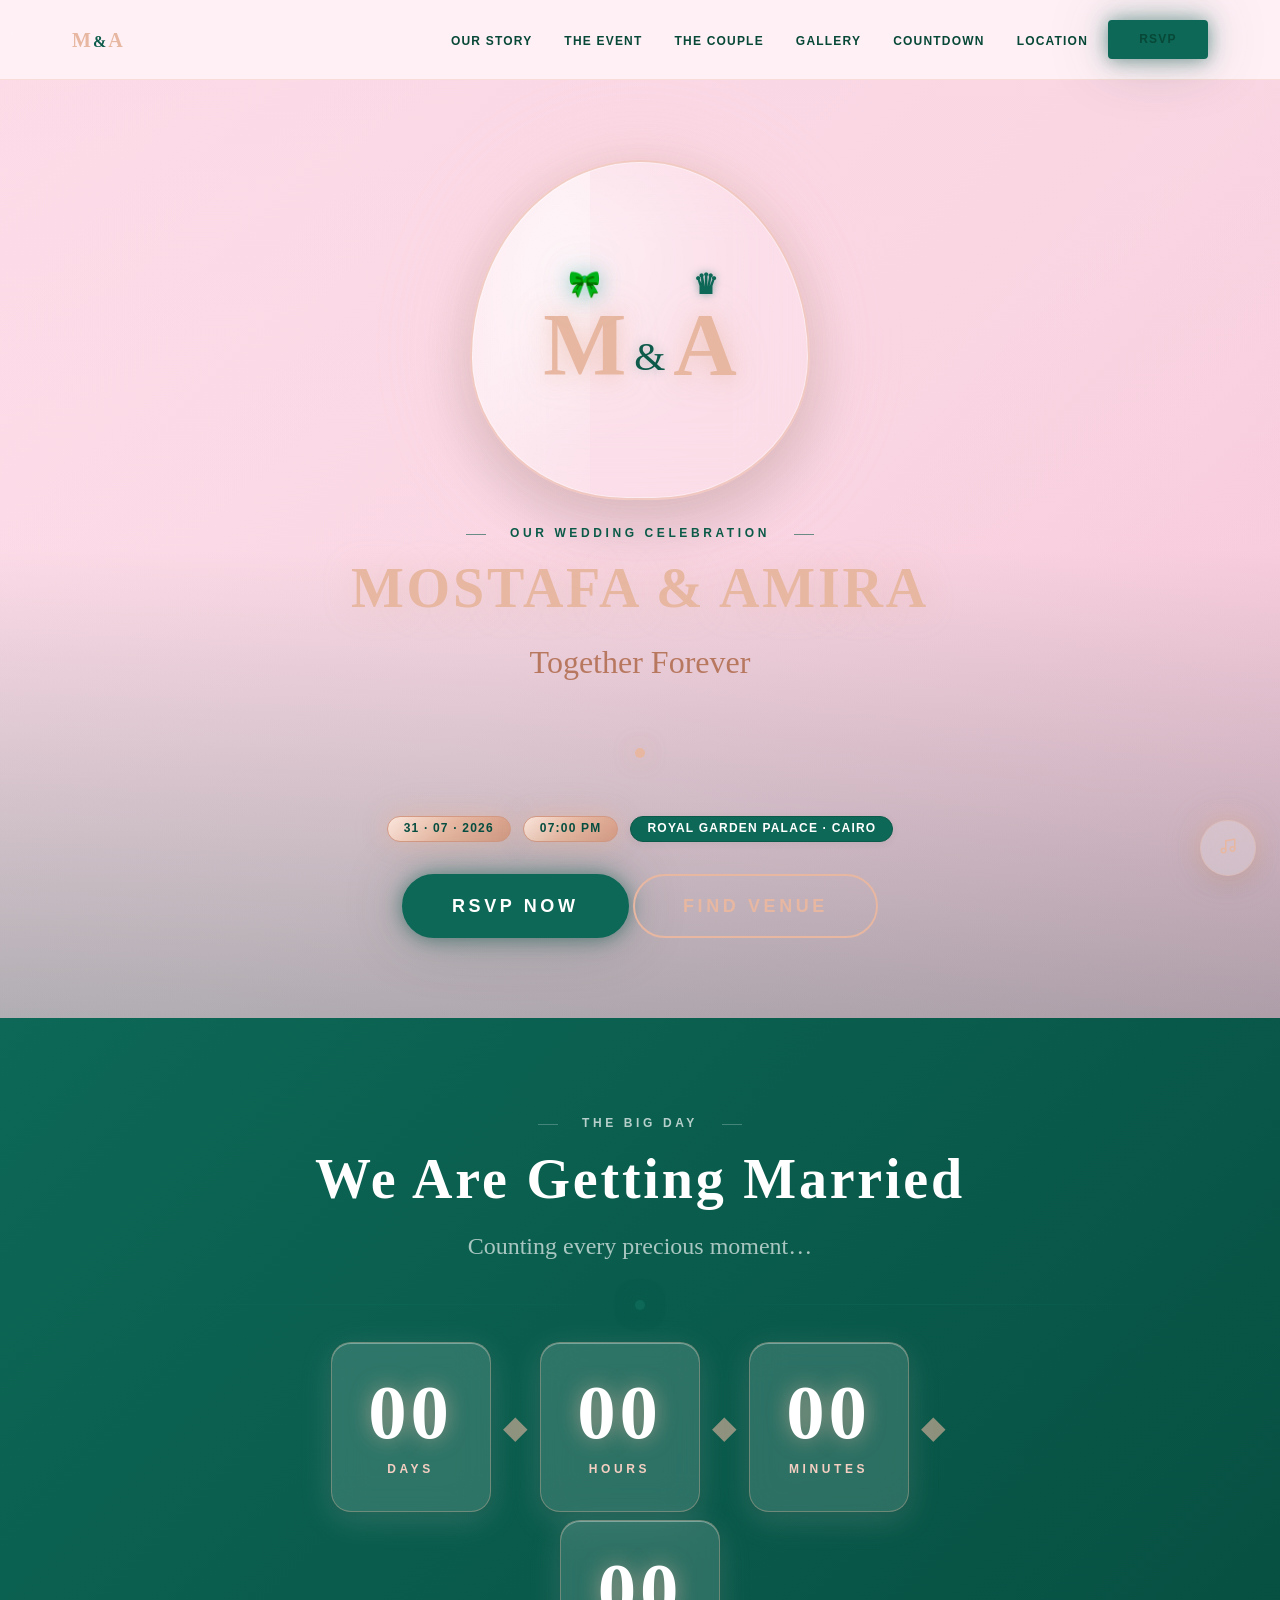
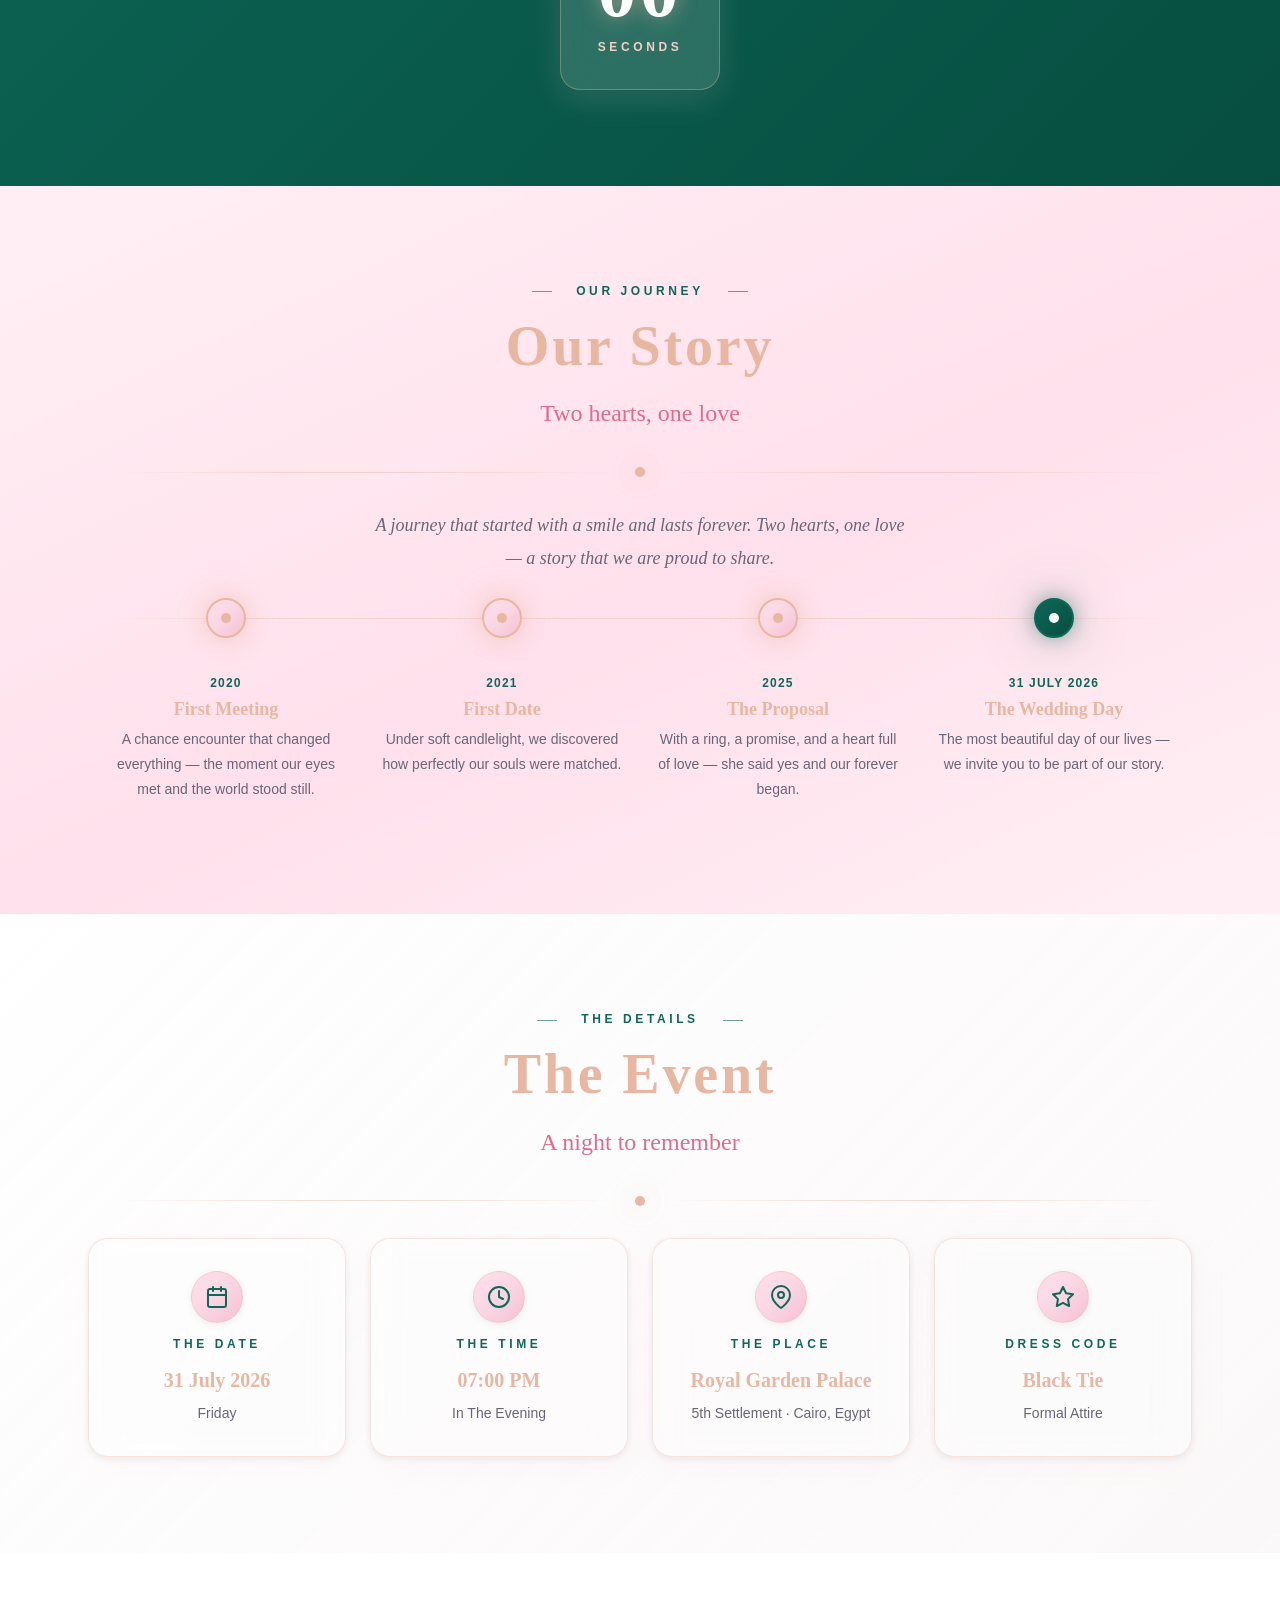
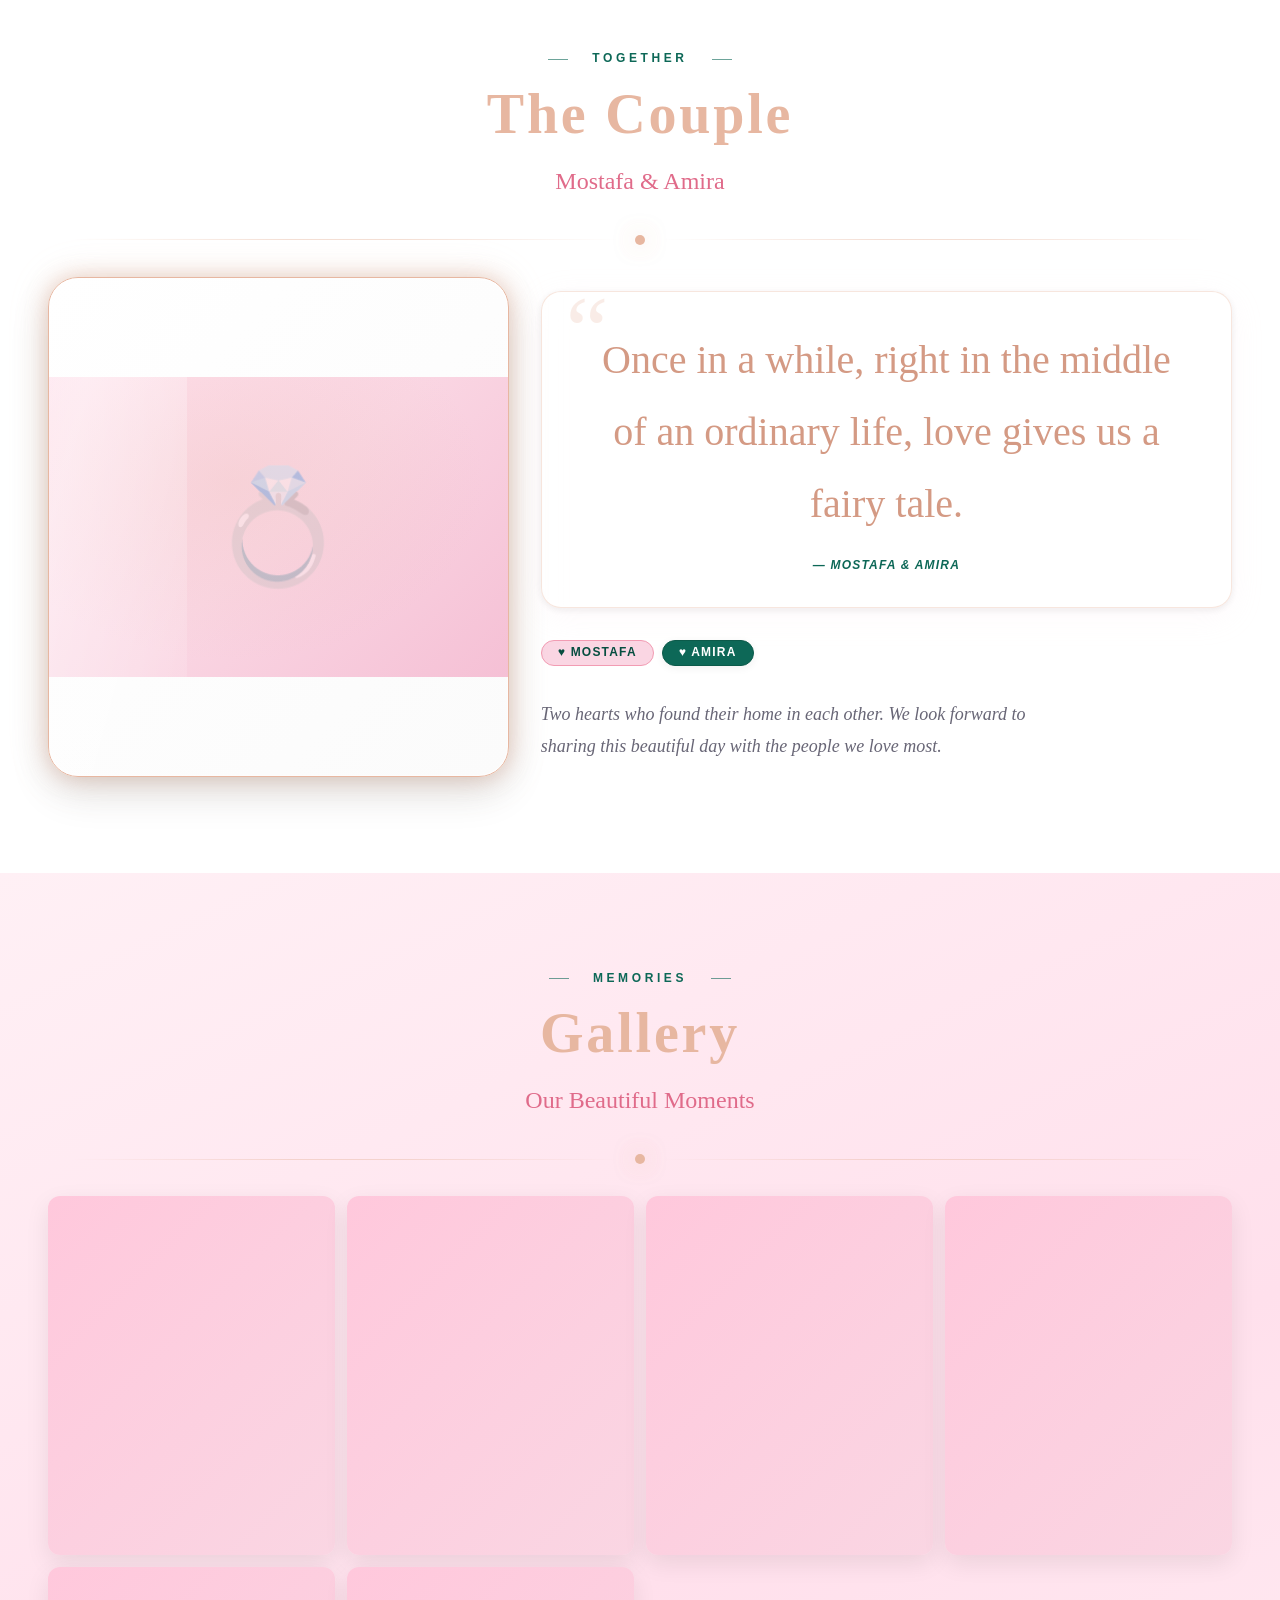
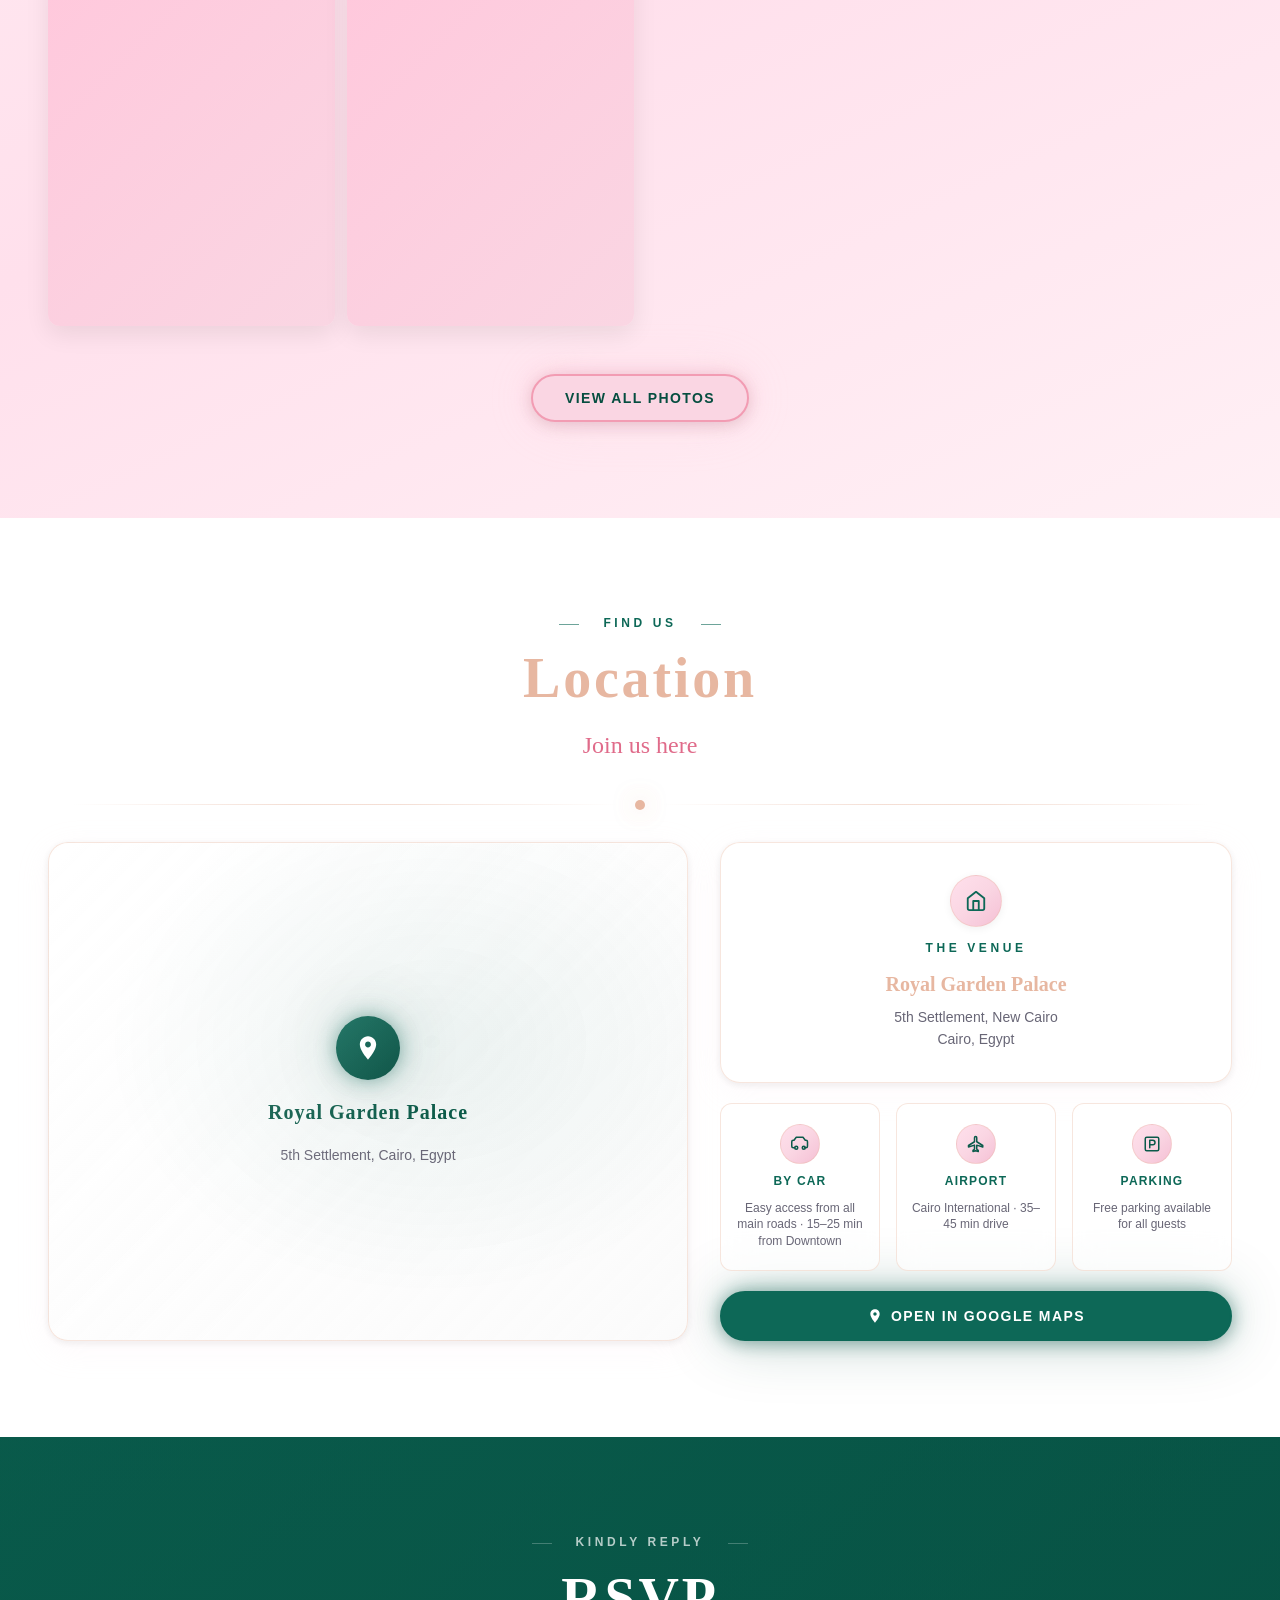
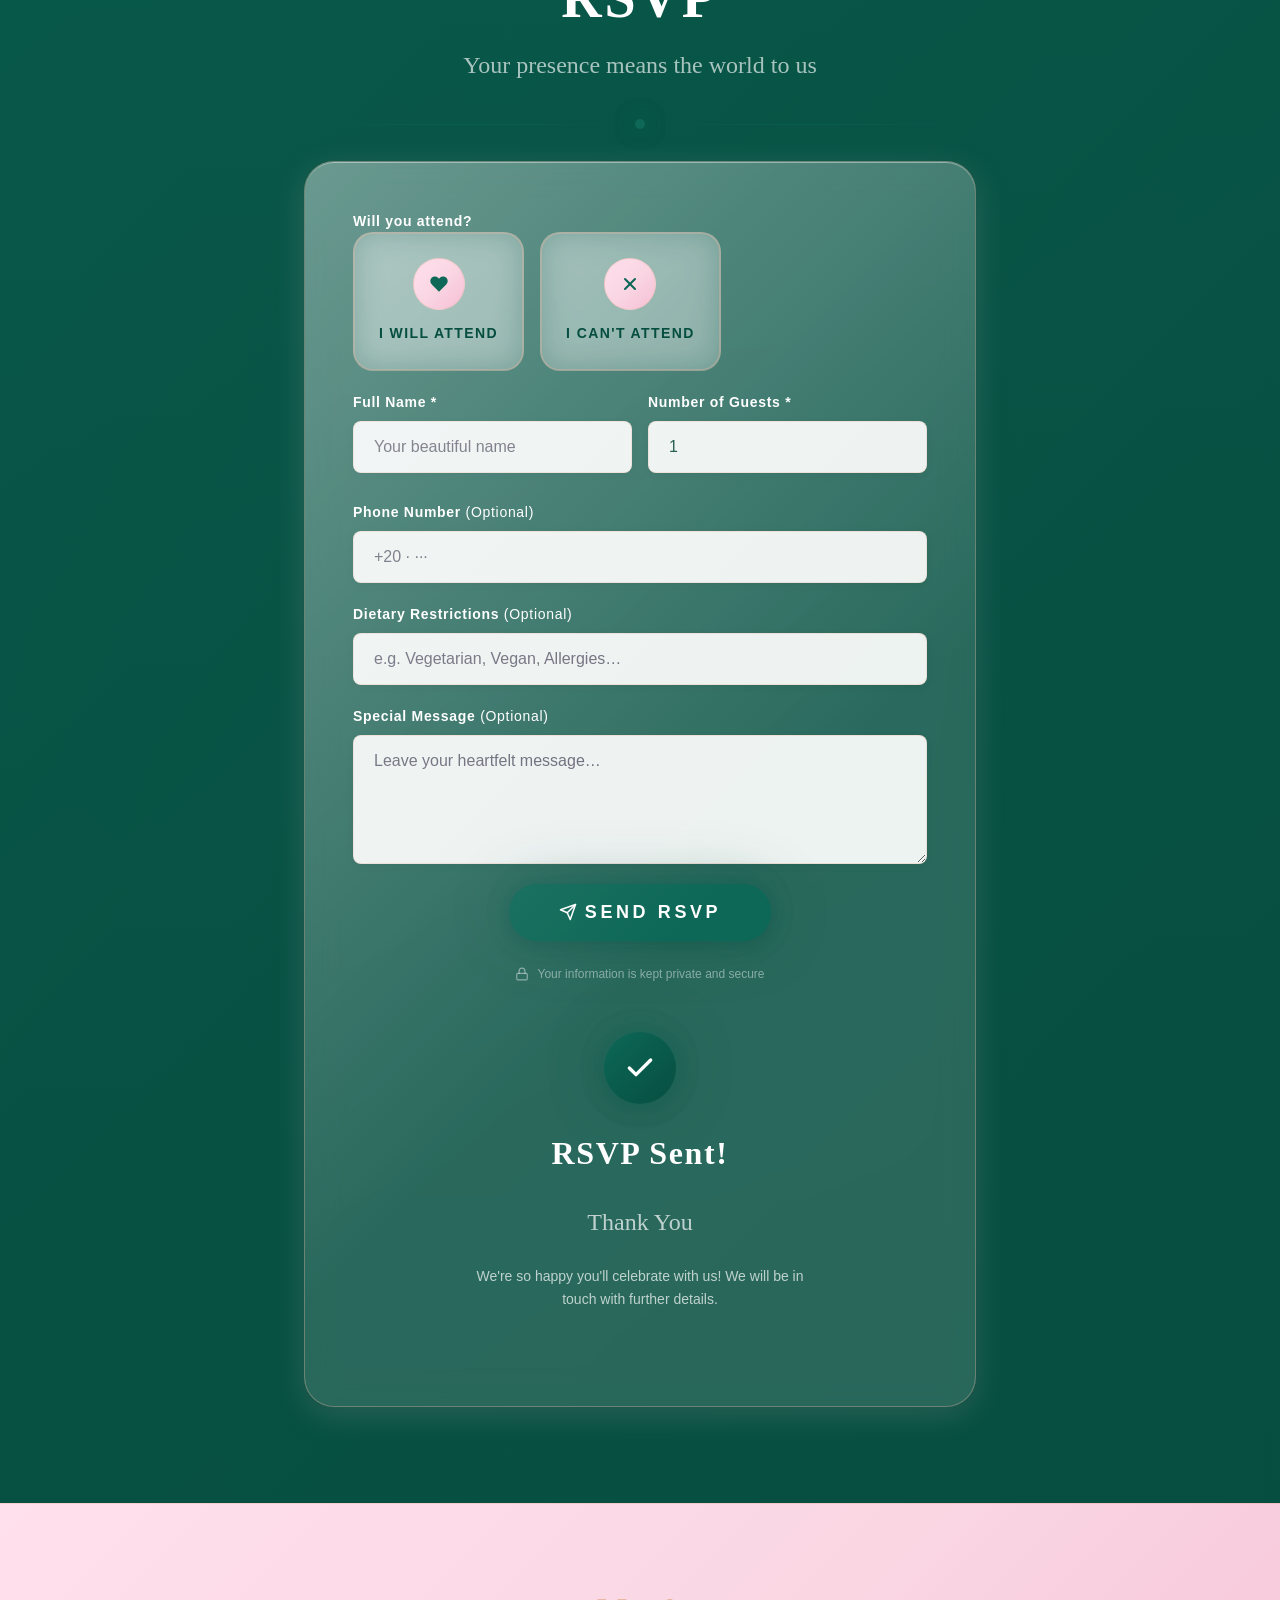
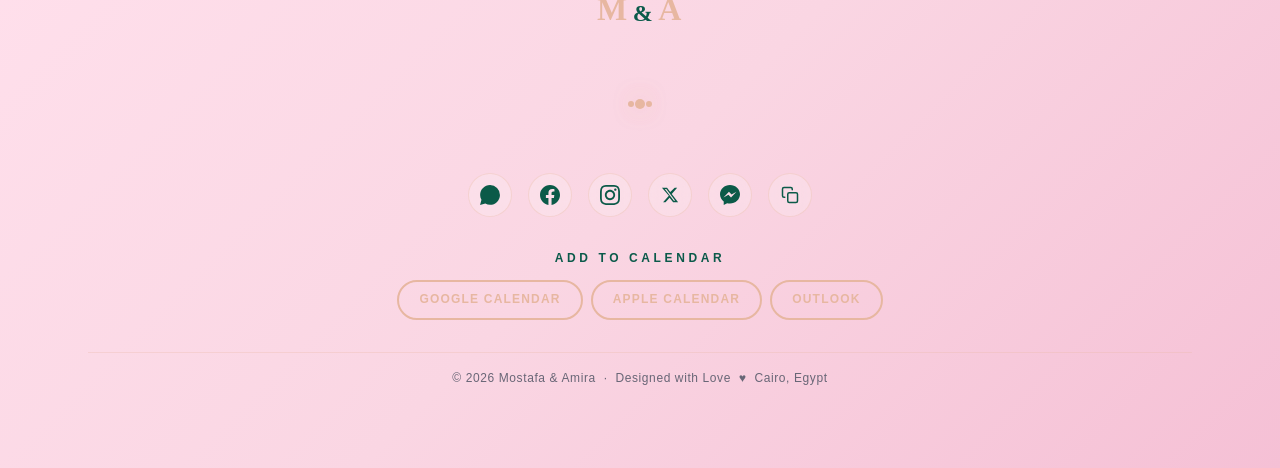
==== commit 2ea3929d: "feat(js): implement interaction layer" ====
--- a/index.html
+++ b/index.html
@@ -774,13 +774,8 @@
         animation:    loaderSpin var(--duration-slow) linear infinite;
       }
 
-      /* Hide loader immediately — no JS available in Phase 6.
-         JS Phase will add .loader--shown to make it visible on load. */
-      #loader {
-        opacity:        0;
-        visibility:     hidden;
-        pointer-events: none;
-      }
+      /* Loader is shown by default (style.css: opacity:1).
+         JS adds .loader--hidden on window.load to fade it out. */
 
       /* ─────────────────────────────────────────
          RESPONSIVE — MOBILE (< 768px)
@@ -858,6 +853,164 @@
         }
       }
 
+      /* ─────────────────────────────────────────
+         JS INTEGRATION — Phase 7
+         Classes toggled by app.js. Kept here so
+         they live alongside the page-level tokens
+         they reference.
+      ──────────────────────────────────────────── */
+
+      /* Utility: display-none swap (RSVP form ↔ success) */
+      .is-hidden {
+        display: none !important;
+      }
+
+      /* Active navigation link */
+      #site-nav a.is-active {
+        color:       var(--color-emerald-500);
+        font-weight: 700;
+      }
+
+      /* Scroll reveal — elements start invisible and slide up */
+      [data-reveal] {
+        opacity:    0;
+        transform:  translateY(24px);
+        transition: opacity 0.65s var(--ease-smooth),
+                    transform 0.65s var(--ease-smooth);
+      }
+      @media (prefers-reduced-motion: reduce) {
+        [data-reveal] {
+          transform:         none;
+          transition-duration: 0.01ms;
+        }
+      }
+      [data-reveal].is-revealed {
+        opacity:   1;
+        transform: translateY(0);
+      }
+
+      /* Prevent body scroll when modal / lightbox is open */
+      body.modal-open {
+        overflow: hidden;
+      }
+
+      /* ── Gallery Lightbox (DOM created by app.js) ─ */
+      #lightbox {
+        position:        fixed;
+        inset:           0;
+        z-index:         var(--z-overlay, 45);
+        display:         flex;
+        align-items:     center;
+        justify-content: center;
+        opacity:         0;
+        visibility:      hidden;
+        pointer-events:  none;
+        transition:      opacity 0.3s var(--ease-smooth),
+                         visibility 0.3s var(--ease-smooth);
+      }
+      #lightbox.is-open {
+        opacity:        1;
+        visibility:     visible;
+        pointer-events: auto;
+      }
+      .lightbox__backdrop {
+        position:   absolute;
+        inset:      0;
+        background: rgba(5, 5, 10, 0.92);
+        cursor:     pointer;
+      }
+      .lightbox__stage {
+        position:        relative;
+        z-index:         1;
+        display:         flex;
+        flex-direction:  column;
+        align-items:     center;
+        gap:             var(--space-4);
+        max-width:       min(90vw, 960px);
+        max-height:      90vh;
+      }
+      .lightbox__media {
+        display:         flex;
+        align-items:     center;
+        justify-content: center;
+        max-height:      72vh;
+        max-width:       100%;
+      }
+      .lightbox__img {
+        max-width:     100%;
+        max-height:    72vh;
+        object-fit:    contain;
+        border-radius: var(--radius-lg);
+        box-shadow:    var(--shadow-dramatic);
+      }
+      .lightbox__placeholder {
+        width:         560px;
+        height:        400px;
+        max-width:     80vw;
+        max-height:    60vh;
+        border-radius: var(--radius-lg);
+        box-shadow:    var(--shadow-dramatic);
+        background:    var(--gradient-blush);
+      }
+      /* Mirror the per-item gradients from the gallery section */
+      .lightbox__placeholder--1 { background: linear-gradient(135deg, var(--color-blush-300)     0%, var(--color-blush-500)      100%); }
+      .lightbox__placeholder--2 { background: linear-gradient(135deg, var(--color-blush-200)     0%, var(--color-rose-gold-300)  100%); }
+      .lightbox__placeholder--3 { background: linear-gradient(135deg, var(--color-emerald-200)   0%, var(--color-emerald-400)    100%); }
+      .lightbox__placeholder--4 { background: linear-gradient(135deg, var(--color-rose-gold-200) 0%, var(--color-blush-400)      100%); }
+      .lightbox__placeholder--5 { background: linear-gradient(135deg, var(--color-blush-400)     0%, var(--color-rose-gold-400)  100%); }
+      .lightbox__placeholder--6 { background: linear-gradient(135deg, var(--color-emerald-100)   0%, var(--color-blush-200)      100%); }
+      .lightbox__caption {
+        color:       var(--color-white);
+        font-family: var(--font-body);
+        font-size:   var(--text-sm);
+        text-align:  center;
+        opacity:     0.80;
+        margin:      0;
+        min-height:  1.4em;
+      }
+      .lightbox__close,
+      .lightbox__prev,
+      .lightbox__next {
+        position:        absolute;
+        display:         flex;
+        align-items:     center;
+        justify-content: center;
+        background:      rgba(255, 255, 255, 0.10);
+        border:          1px solid rgba(255, 255, 255, 0.22);
+        border-radius:   var(--radius-full);
+        color:           var(--color-white);
+        cursor:          pointer;
+        transition:      background 0.2s;
+      }
+      .lightbox__close:hover,
+      .lightbox__prev:hover,
+      .lightbox__next:hover {
+        background: rgba(255, 255, 255, 0.24);
+      }
+      .lightbox__close {
+        top:    -52px;
+        right:  0;
+        width:  40px;
+        height: 40px;
+      }
+      .lightbox__prev,
+      .lightbox__next {
+        top:       50%;
+        transform: translateY(-50%);
+        width:     48px;
+        height:    48px;
+      }
+      .lightbox__prev { left:  -68px; }
+      .lightbox__next { right: -68px; }
+
+      @media (max-width: 767px) {
+        .lightbox__stage     { max-width: 96vw; }
+        .lightbox__prev      { left:  -20px; width: 36px; height: 36px; }
+        .lightbox__next      { right: -20px; width: 36px; height: 36px; }
+        .lightbox__close     { top: -44px; width: 36px; height: 36px; }
+        .lightbox__placeholder { width: 85vw; height: 55vw; }
+      }
+
     </style>
   </head>
 
@@ -944,7 +1097,7 @@
         >
           <div class="section__decor section__decor--top" aria-hidden="true"></div>
 
-          <div class="section__inner flex-center-col">
+          <div class="section__inner flex-center-col" data-reveal>
 
             <!-- Crystal arch / crest with M&A monogram -->
             <div class="hero__crest" aria-hidden="true">
@@ -1014,7 +1167,7 @@
           class="section section--dark"
           aria-labelledby="countdown-heading"
         >
-          <div class="section__inner rhythm">
+          <div class="section__inner rhythm" data-reveal>
 
             <div class="section-title section-title--center section-title--inverse">
               <span class="section-title__eyebrow">The Big Day</span>
@@ -1075,7 +1228,7 @@
           class="section"
           aria-labelledby="our-story-heading"
         >
-          <div class="section__inner rhythm">
+          <div class="section__inner rhythm" data-reveal>
 
             <div class="section-title section-title--center">
               <span class="section-title__eyebrow">Our Journey</span>
@@ -1148,7 +1301,7 @@
           class="section section--crystal"
           aria-labelledby="the-event-heading"
         >
-          <div class="section__inner rhythm">
+          <div class="section__inner rhythm" data-reveal>
 
             <div class="section-title section-title--center">
               <span class="section-title__eyebrow">The Details</span>
@@ -1236,7 +1389,7 @@
           class="section"
           aria-labelledby="the-couple-heading"
         >
-          <div class="section__inner--xl rhythm">
+          <div class="section__inner--xl rhythm" data-reveal>
 
             <div class="section-title section-title--center">
               <span class="section-title__eyebrow">Together</span>
@@ -1299,7 +1452,7 @@
           class="section"
           aria-labelledby="gallery-heading"
         >
-          <div class="section__inner--xl rhythm">
+          <div class="section__inner--xl rhythm" data-reveal>
 
             <div class="section-title section-title--center">
               <span class="section-title__eyebrow">Memories</span>
@@ -1393,7 +1546,7 @@
           class="section section--crystal"
           aria-labelledby="location-heading"
         >
-          <div class="section__inner--xl rhythm">
+          <div class="section__inner--xl rhythm" data-reveal>
 
             <div class="section-title section-title--center">
               <span class="section-title__eyebrow">Find Us</span>
@@ -1522,7 +1675,7 @@
           class="section section--dark"
           aria-labelledby="rsvp-heading"
         >
-          <div class="section__inner--md rhythm">
+          <div class="section__inner--md rhythm" data-reveal>
 
             <div class="section-title section-title--center section-title--inverse">
               <span class="section-title__eyebrow">Kindly Reply</span>
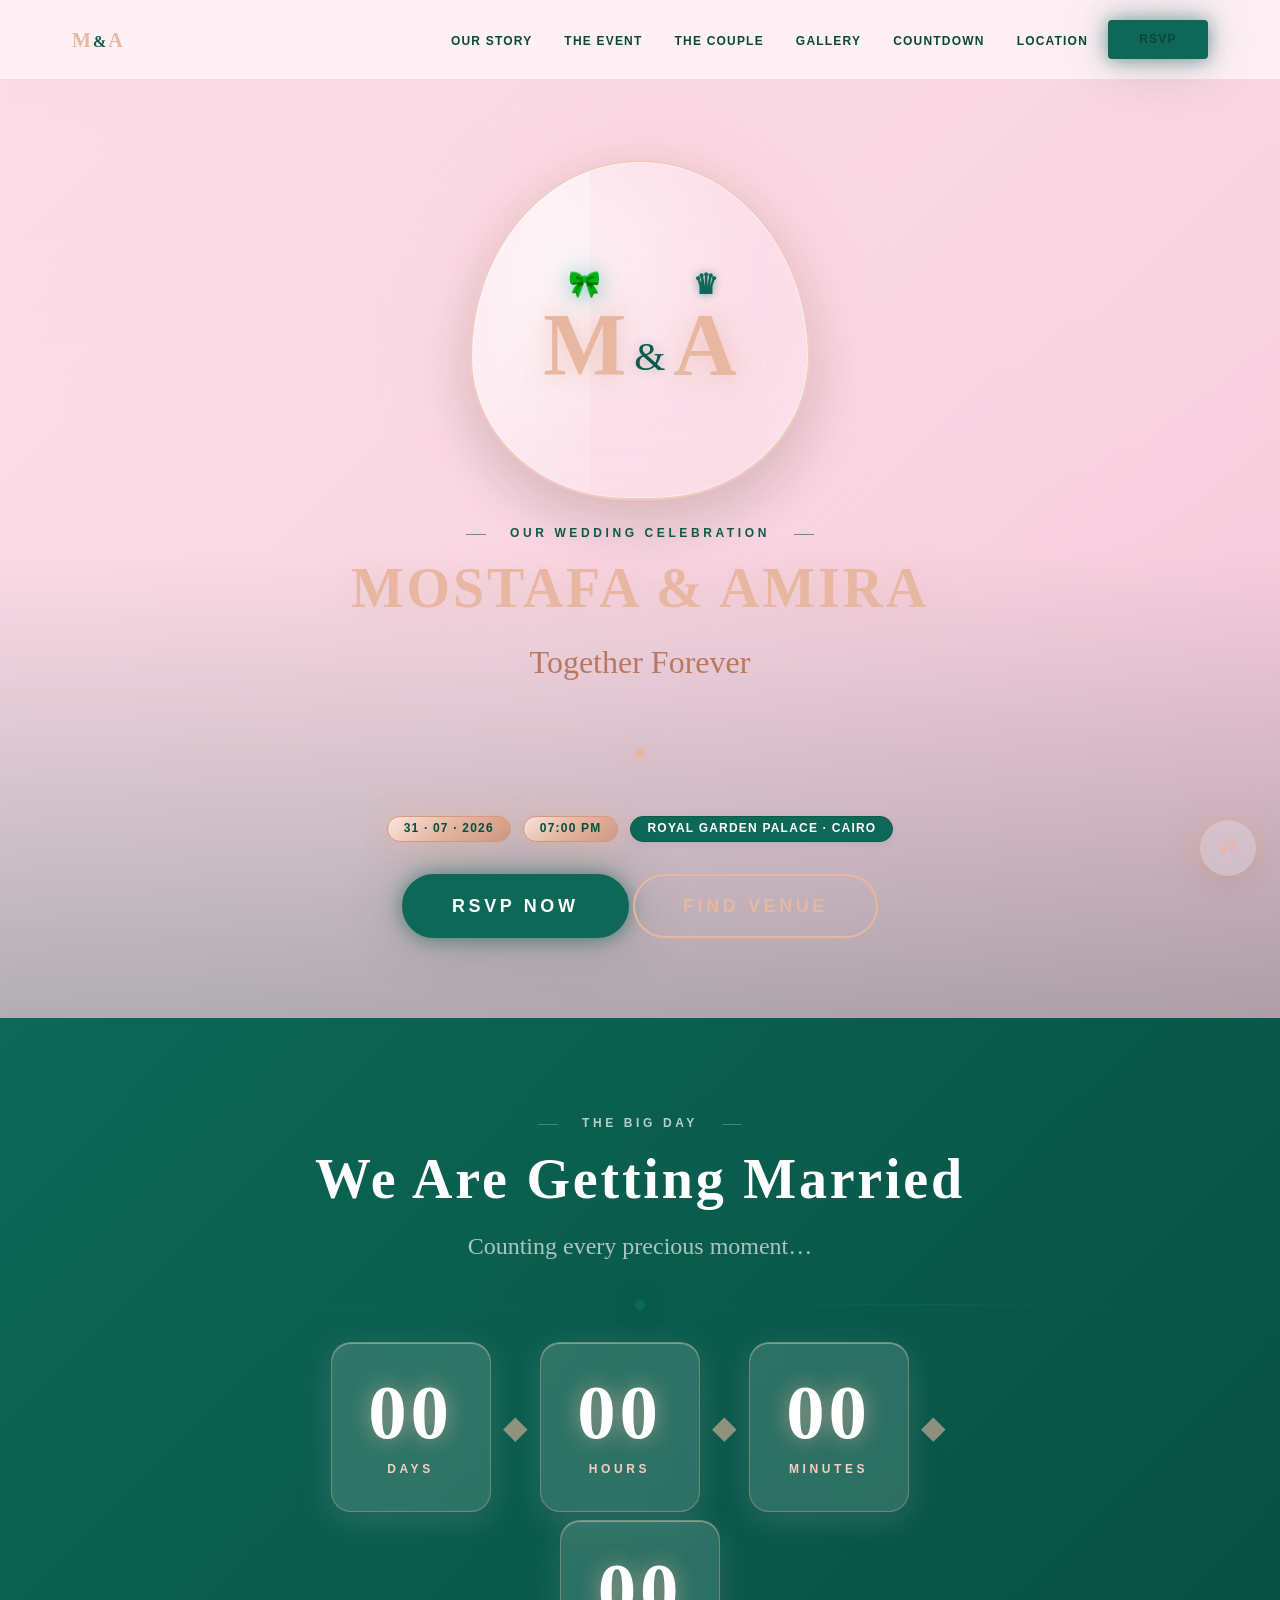
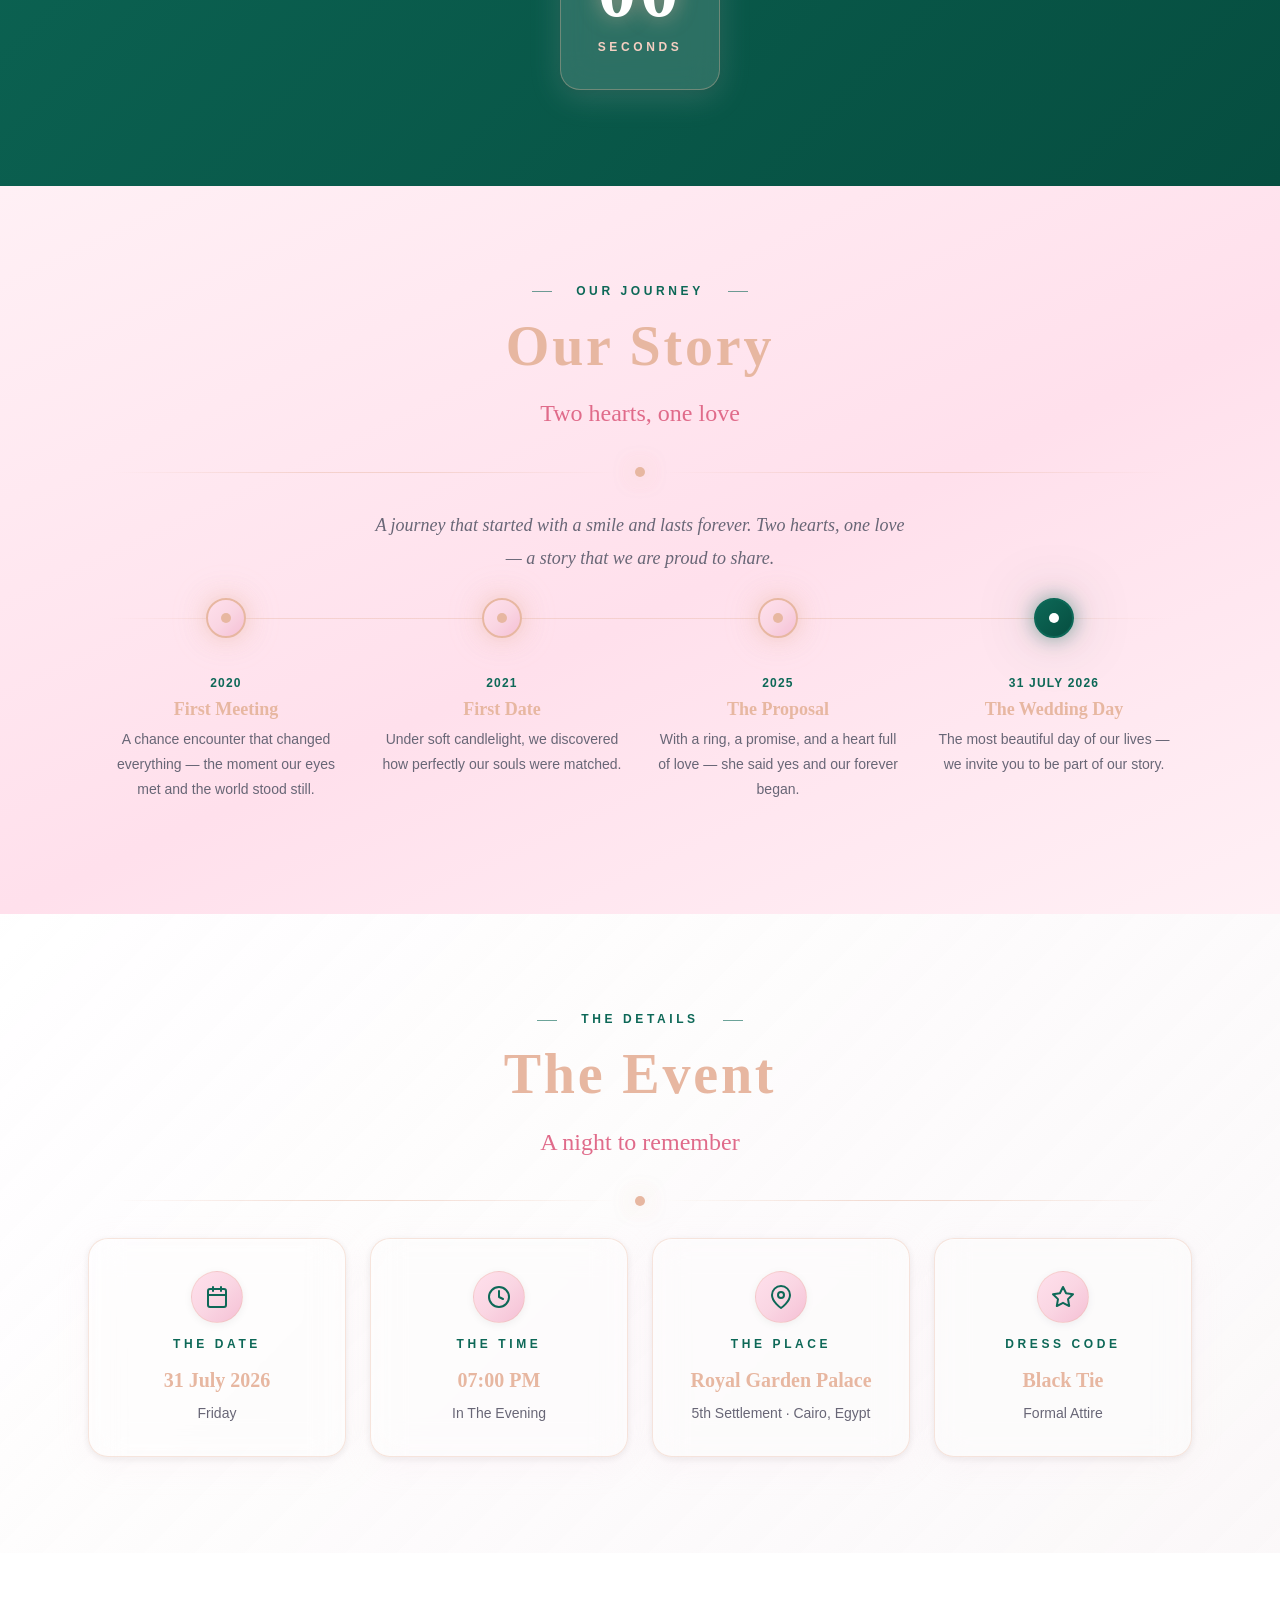
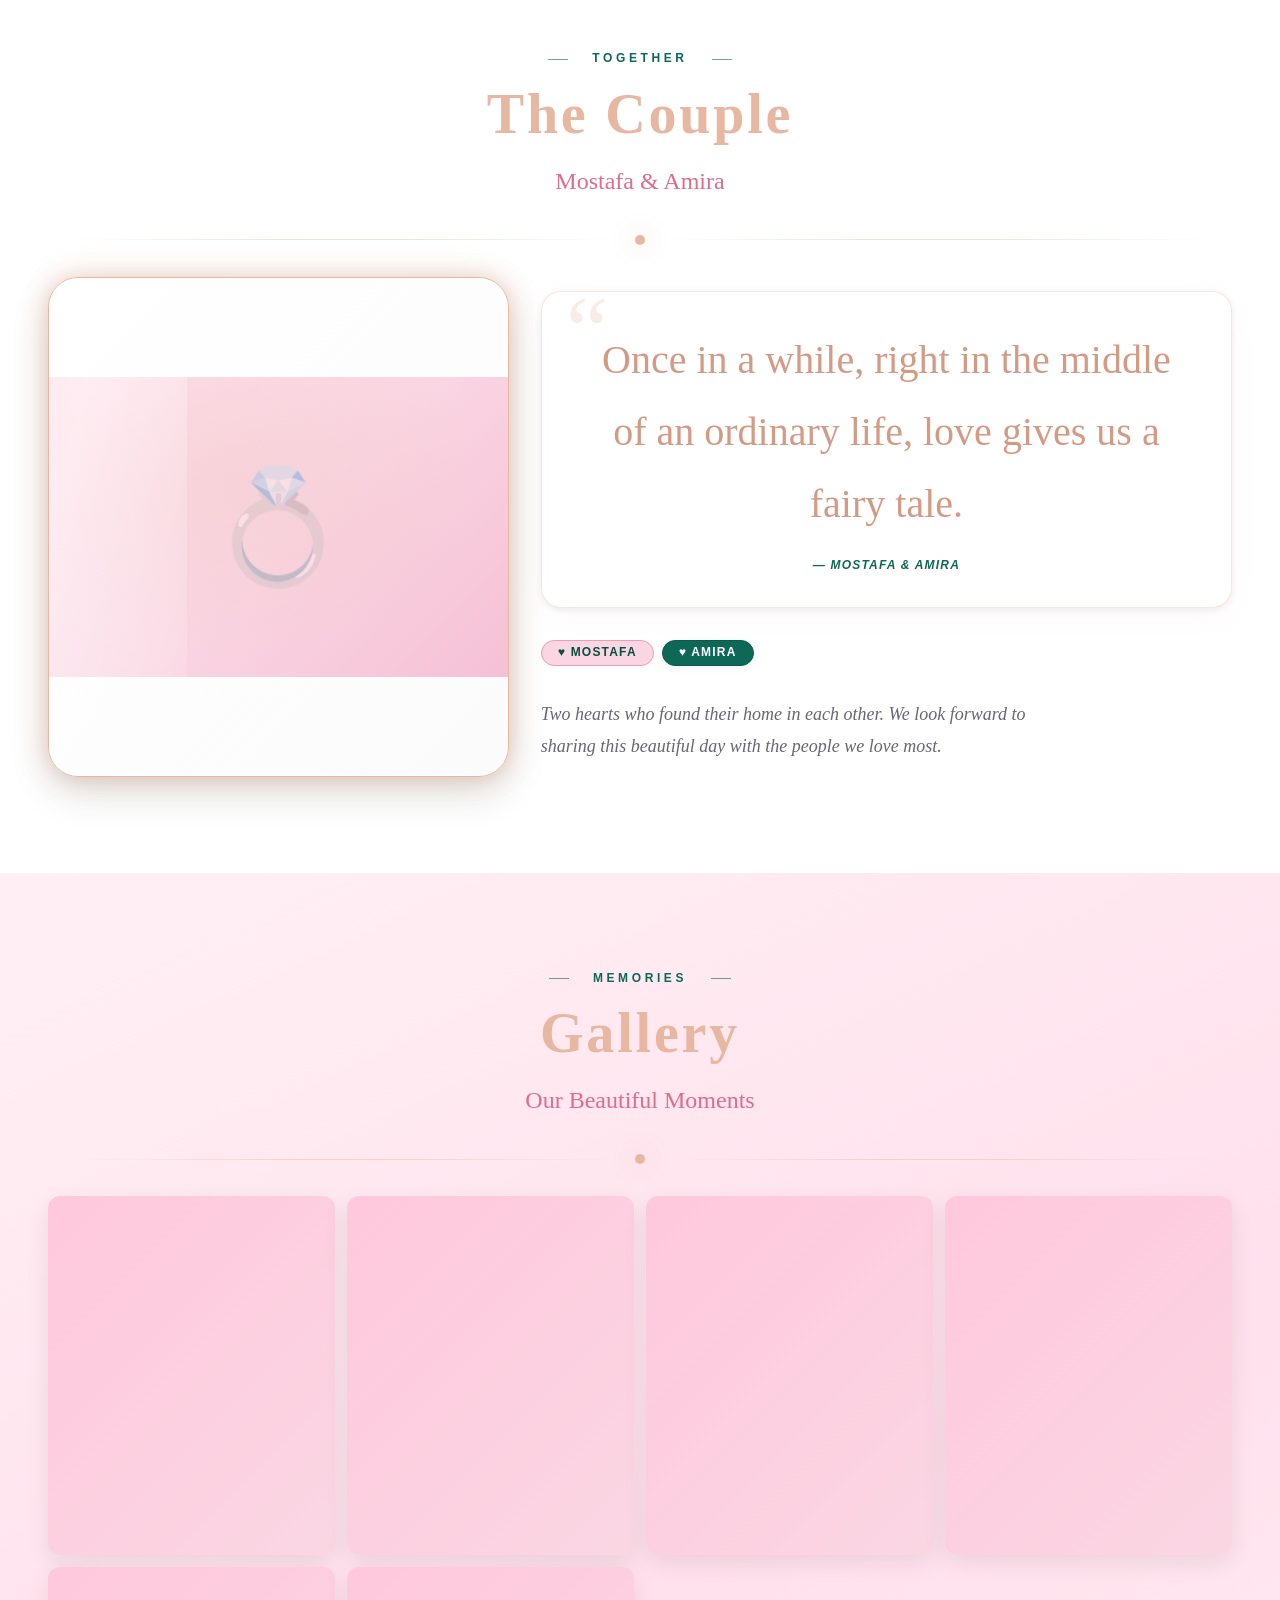
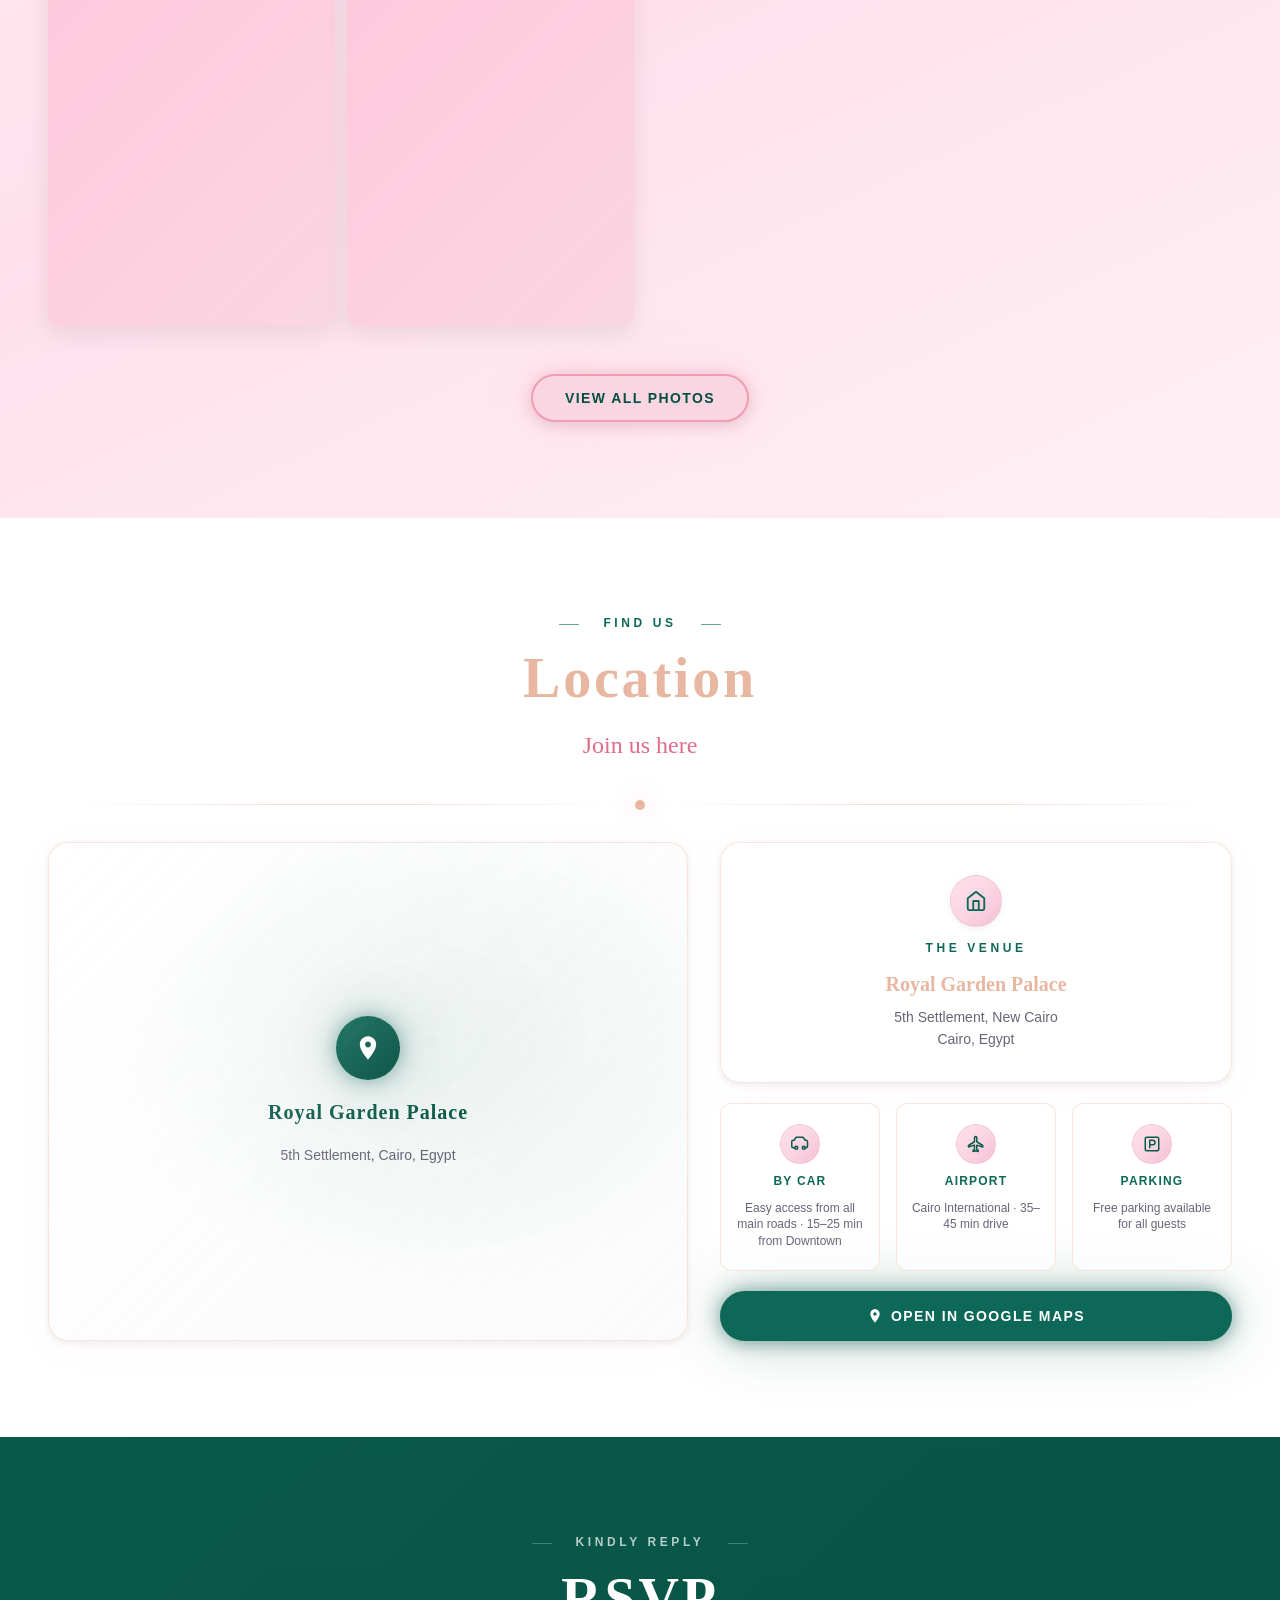
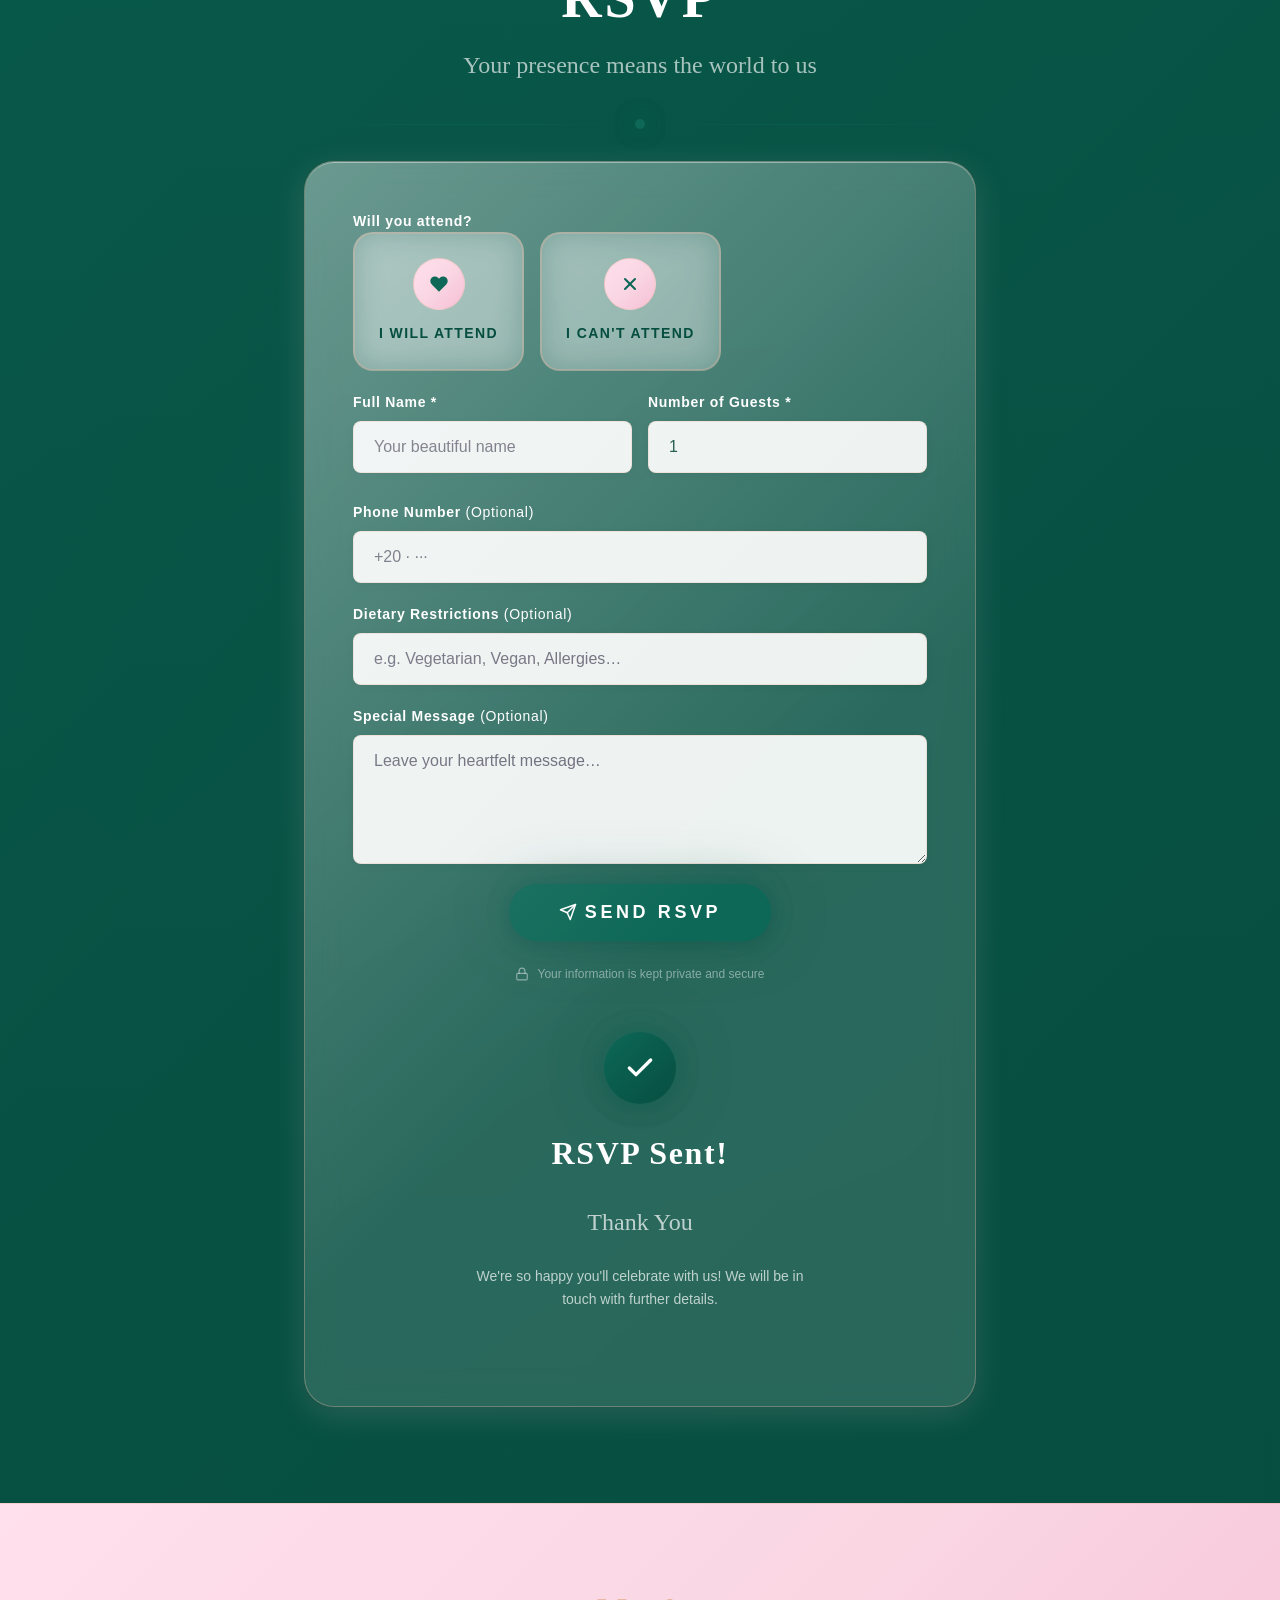
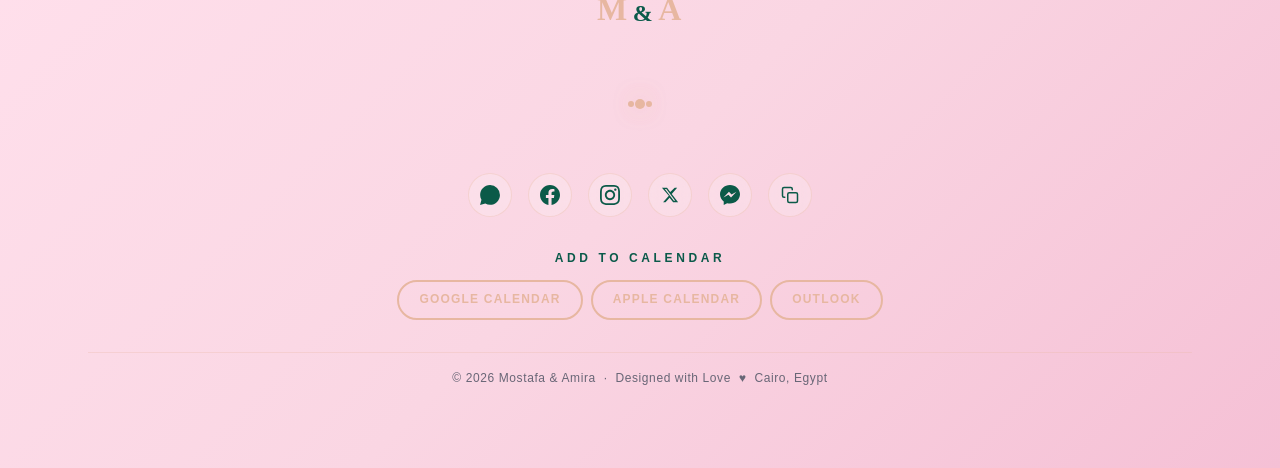
==== commit 416b9139: "feat(ux): implement motion and interaction polish" ====
--- a/index.html
+++ b/index.html
@@ -6,13 +6,68 @@
 
     <title>Mostafa &amp; Amira | Luxury Wedding Invitation</title>
 
-    <meta name="description" content="You are cordially invited to celebrate the wedding of Mostafa and Amira — Royal Garden Palace, Cairo, Egypt. 31 July 2026." />
+    <meta name="description"  content="You are cordially invited to celebrate the wedding of Mostafa and Amira — Royal Garden Palace, Cairo, Egypt. 31 July 2026." />
     <meta name="theme-color" content="#FAD6E3" />
-
-    <!-- Open Graph -->
-    <meta property="og:title"       content="Mostafa & Amira — Wedding Invitation" />
-    <meta property="og:description" content="Join us as we celebrate our love. 31 July 2026 · Royal Garden Palace, Cairo." />
+    <meta name="robots"      content="index, follow" />
+    <meta name="author"      content="Mostafa & Amira" />
+
+    <!-- Canonical -->
+    <link rel="canonical" href="https://mostafa-amira-wedding.replit.app/" />
+
+    <!-- Open Graph — complete set -->
     <meta property="og:type"        content="website" />
+    <meta property="og:site_name"   content="Mostafa &amp; Amira Wedding" />
+    <meta property="og:locale"      content="en_US" />
+    <meta property="og:title"       content="Mostafa &amp; Amira — Wedding Invitation" />
+    <meta property="og:description" content="Join us as we celebrate our love. 31 July 2026 · 07:00 PM · Royal Garden Palace, Cairo, Egypt." />
+    <meta property="og:url"         content="https://mostafa-amira-wedding.replit.app/" />
+    <meta property="og:image"       content="https://mostafa-amira-wedding.replit.app/assets/img/og-cover.jpg" />
+    <meta property="og:image:width"  content="1200" />
+    <meta property="og:image:height" content="630" />
+    <meta property="og:image:alt"    content="Mostafa and Amira Wedding Invitation — 31 July 2026, Royal Garden Palace, Cairo" />
+
+    <!-- Twitter / X Card -->
+    <meta name="twitter:card"        content="summary_large_image" />
+    <meta name="twitter:title"       content="Mostafa &amp; Amira — Wedding Invitation" />
+    <meta name="twitter:description" content="Join us as we celebrate our love. 31 July 2026 · Royal Garden Palace, Cairo, Egypt." />
+    <meta name="twitter:image"       content="https://mostafa-amira-wedding.replit.app/assets/img/og-cover.jpg" />
+    <meta name="twitter:image:alt"   content="Mostafa and Amira Wedding Invitation" />
+
+    <!-- Web App Manifest + Icons -->
+    <link rel="manifest"             href="/site.webmanifest" />
+    <link rel="icon"                 href="/assets/icons/favicon.svg" type="image/svg+xml" />
+    <link rel="apple-touch-icon"     href="/assets/icons/favicon.svg" />
+
+    <!-- Schema.org — Event structured data -->
+    <script type="application/ld+json">
+    {
+      "@context": "https://schema.org",
+      "@type": "Event",
+      "name": "Mostafa & Amira Wedding Celebration",
+      "description": "You are cordially invited to celebrate the wedding of Mostafa and Amira at the Royal Garden Palace, Cairo, Egypt.",
+      "url": "https://mostafa-amira-wedding.replit.app/",
+      "startDate": "2026-07-31T19:00:00+02:00",
+      "endDate":   "2026-07-31T23:00:00+02:00",
+      "eventStatus": "https://schema.org/EventScheduled",
+      "eventAttendanceMode": "https://schema.org/OfflineEventAttendanceMode",
+      "location": {
+        "@type": "Place",
+        "name": "Royal Garden Palace",
+        "address": {
+          "@type": "PostalAddress",
+          "streetAddress": "5th Settlement",
+          "addressLocality": "Cairo",
+          "addressRegion": "Cairo Governorate",
+          "addressCountry": "EG"
+        }
+      },
+      "organizer": [
+        { "@type": "Person", "name": "Mostafa" },
+        { "@type": "Person", "name": "Amira"  }
+      ],
+      "image": "https://mostafa-amira-wedding.replit.app/assets/img/og-cover.jpg"
+    }
+    </script>
 
     <link rel="preconnect" href="https://fonts.googleapis.com" />
     <link rel="preconnect" href="https://fonts.gstatic.com" crossorigin />
@@ -1009,6 +1064,227 @@
         .lightbox__next      { right: -20px; width: 36px; height: 36px; }
         .lightbox__close     { top: -44px; width: 36px; height: 36px; }
         .lightbox__placeholder { width: 85vw; height: 55vw; }
+      }
+
+      /* ─────────────────────────────────────────
+         PHASE 8 — MOTION & INTERACTION POLISH
+         All animations reuse existing keyframes
+         from style.css and components.css.
+         No new layout. No new colours.
+      ──────────────────────────────────────────── */
+
+      /* ── Hero entrance sequence ──────────────
+         body.is-loaded is set by app.js once the
+         loader transition completes. fill-mode:both
+         keeps elements invisible until their delay
+         passes, then locks them visible afterward.
+      ──────────────────────────────────────────── */
+
+      /* Crystal arch — entrance + continuous float */
+      body.is-loaded .hero__crest {
+        animation:
+          fadeInScale  0.85s            var(--ease-luxury)  both,
+          floatGentle  6s    1.1s       ease-in-out         infinite;
+      }
+
+      /* Monogram inside arch */
+      body.is-loaded .hero__monogram-inner {
+        animation: fadeIn 0.70s 0.45s var(--ease-smooth) both;
+      }
+
+      /* Text hierarchy — each line staggered */
+      body.is-loaded #hero .section-title__eyebrow {
+        animation: fadeInUp 0.55s 0.62s var(--ease-luxury) both;
+      }
+      body.is-loaded #hero .section-title__heading {
+        animation: fadeInUp 0.65s 0.78s var(--ease-luxury) both;
+      }
+      body.is-loaded #hero .section-title__script {
+        animation: fadeInUp 0.55s 0.95s var(--ease-luxury) both;
+      }
+      body.is-loaded #hero .decor-divider {
+        animation: fadeIn  0.50s 1.08s var(--ease-smooth)  both;
+      }
+      body.is-loaded .hero__meta {
+        animation: fadeInUp 0.55s 1.18s var(--ease-luxury) both;
+      }
+      body.is-loaded .hero__actions {
+        animation: fadeInUp 0.55s 1.34s var(--ease-luxury) both;
+      }
+      body.is-loaded .scroll-indicator {
+        animation: fadeIn  0.50s 1.60s var(--ease-smooth)  both;
+      }
+
+      /* Crystal arch — periodic shimmer sweep using existing shimmer keyframe */
+      .hero__crest::after {
+        content:          '';
+        position:         absolute;
+        inset:            0;
+        border-radius:    inherit;
+        background:       linear-gradient(
+          115deg,
+          transparent                    0%,
+          rgba(255, 255, 255, 0)        34%,
+          rgba(255, 255, 255, 0.26)     50%,
+          rgba(255, 255, 255, 0)        66%,
+          transparent                  100%
+        );
+        background-size:  300% 100%;
+        animation:        shimmer 7s 2s ease-in-out infinite;
+        pointer-events:   none;
+        z-index:          2;
+      }
+
+      /* ── Staggered reveal — child elements ───
+         Parent [data-reveal] slides up (transition).
+         Children fade in sequentially (animation).
+         Using fadeIn (opacity only) avoids doubling
+         the parent's translateY movement.
+      ──────────────────────────────────────────── */
+
+      /* Gallery grid — most visually impactful stagger */
+      [data-reveal].is-revealed .gallery-item {
+        animation: fadeIn 0.60s var(--ease-luxury) both;
+      }
+      [data-reveal].is-revealed .gallery-item:nth-child(1) { animation-delay: 0.06s; }
+      [data-reveal].is-revealed .gallery-item:nth-child(2) { animation-delay: 0.14s; }
+      [data-reveal].is-revealed .gallery-item:nth-child(3) { animation-delay: 0.22s; }
+      [data-reveal].is-revealed .gallery-item:nth-child(4) { animation-delay: 0.30s; }
+      [data-reveal].is-revealed .gallery-item:nth-child(5) { animation-delay: 0.38s; }
+      [data-reveal].is-revealed .gallery-item:nth-child(6) { animation-delay: 0.46s; }
+
+      /* Event info cards */
+      [data-reveal].is-revealed .info-card {
+        animation: fadeIn 0.55s var(--ease-luxury) both;
+      }
+      [data-reveal].is-revealed .info-card:nth-child(1) { animation-delay: 0.05s; }
+      [data-reveal].is-revealed .info-card:nth-child(2) { animation-delay: 0.15s; }
+      [data-reveal].is-revealed .info-card:nth-child(3) { animation-delay: 0.25s; }
+      [data-reveal].is-revealed .info-card:nth-child(4) { animation-delay: 0.35s; }
+
+      /* Story timeline */
+      [data-reveal].is-revealed .timeline-item:nth-child(odd)  { animation: fadeIn 0.55s 0.05s var(--ease-luxury) both; }
+      [data-reveal].is-revealed .timeline-item:nth-child(even) { animation: fadeIn 0.55s 0.20s var(--ease-luxury) both; }
+
+      /* Transport cards */
+      [data-reveal].is-revealed .transport-card {
+        animation: fadeIn 0.55s var(--ease-luxury) both;
+      }
+      [data-reveal].is-revealed .transport-card:nth-child(1) { animation-delay: 0.05s; }
+      [data-reveal].is-revealed .transport-card:nth-child(2) { animation-delay: 0.15s; }
+      [data-reveal].is-revealed .transport-card:nth-child(3) { animation-delay: 0.25s; }
+
+      /* ── Countdown flip hook ──────────────────
+         .countdown-unit--flip is added/removed by
+         app.js on each digit change. The animation
+         is already defined in components.css:
+         .countdown-unit--flip .countdown-unit__number
+           { animation: countFlip … }
+         No additional CSS needed here.
+      ──────────────────────────────────────────── */
+
+      /* ── Focus ring polish ───────────────────
+         Augments style.css :focus-visible with a
+         coloured glow for better visibility.
+      ──────────────────────────────────────────── */
+      :focus-visible {
+        outline:        2px solid var(--color-emerald-500);
+        outline-offset: 3px;
+        border-radius:  var(--radius-xs);
+        box-shadow:     0 0 0 4px rgba(13, 104, 87, 0.14);
+      }
+
+      /* On dark-surface sections, switch to rose-gold ring */
+      #countdown :focus-visible,
+      #rsvp      :focus-visible {
+        outline-color: var(--color-rose-gold-300);
+        box-shadow:    0 0 0 4px rgba(231, 183, 161, 0.22);
+      }
+
+      /* ── Mobile touch feedback ───────────────
+         Subtly scales interactive elements on tap
+         for devices without hover capability.
+      ──────────────────────────────────────────── */
+      @media (hover: none) and (pointer: coarse) {
+        .btn:active          { transform: scale(0.96) !important; }
+        .gallery-item:active { transform: scale(0.98) !important; }
+        .social-icon:active  { transform: scale(0.92) !important; }
+        .info-card:active    { transform: scale(0.98) !important; }
+        .btn-music:active    { transform: scale(0.94) !important; }
+      }
+
+      /* ── Print stylesheet ────────────────────
+         Strips interactive chrome, retains
+         essential event information for guests
+         who print the invitation.
+      ──────────────────────────────────────────── */
+      @media print {
+        #site-header,
+        #music-player,
+        #global-modal,
+        #toast-region,
+        #lightbox,
+        .scroll-indicator,
+        .hero__actions,
+        #countdown,
+        #gallery,
+        #rsvp,
+        #site-footer nav,
+        .footer__calendar { display: none !important; }
+
+        * { animation: none !important; transition: none !important; }
+
+        body {
+          background: #fff;
+          color:      #111;
+          font-size:  11pt;
+          font-family: 'Georgia', serif;
+        }
+
+        #hero {
+          min-height:  auto;
+          padding:     2cm 1cm;
+          background:  none;
+          text-align:  center;
+        }
+
+        .hero__crest { display: none; }
+
+        #our-story,
+        #the-event,
+        #location { page-break-inside: avoid; }
+
+        a[href]::after { content: ' (' attr(href) ')'; font-size: 0.8em; }
+      }
+
+      /* ── Reduced motion — global override ────
+         Collapses all entrance and loop animations
+         while preserving instant state changes.
+      ──────────────────────────────────────────── */
+      @media (prefers-reduced-motion: reduce) {
+        /* Hero entrance — reveal immediately */
+        body.is-loaded .hero__crest,
+        body.is-loaded .hero__monogram-inner,
+        body.is-loaded #hero .section-title__eyebrow,
+        body.is-loaded #hero .section-title__heading,
+        body.is-loaded #hero .section-title__script,
+        body.is-loaded #hero .decor-divider,
+        body.is-loaded .hero__meta,
+        body.is-loaded .hero__actions,
+        body.is-loaded .scroll-indicator { animation: none; opacity: 1; }
+
+        /* Crystal float + shimmer */
+        .hero__crest,
+        .hero__crest::after { animation: none !important; }
+
+        /* Child element stagger */
+        [data-reveal].is-revealed .gallery-item,
+        [data-reveal].is-revealed .info-card,
+        [data-reveal].is-revealed .timeline-item,
+        [data-reveal].is-revealed .transport-card {
+          animation: none;
+          opacity:   1;
+        }
       }
 
     </style>
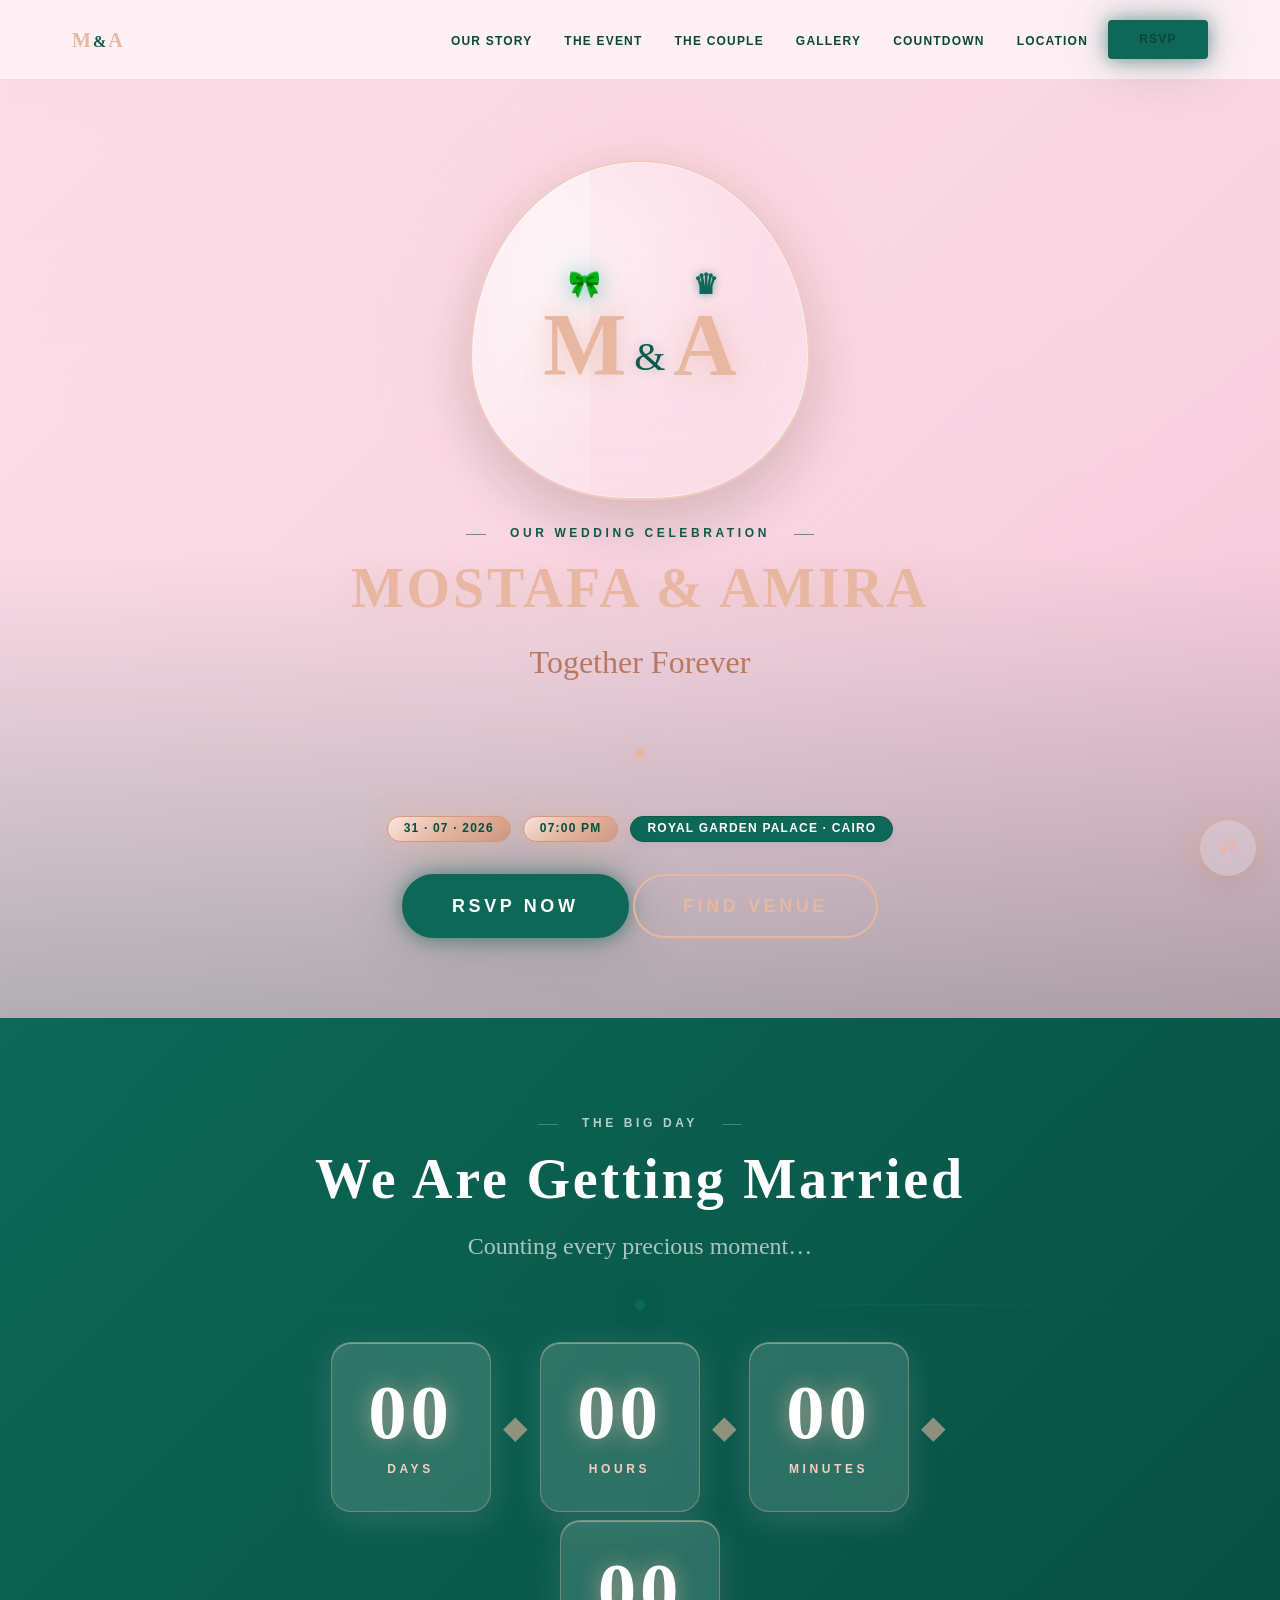
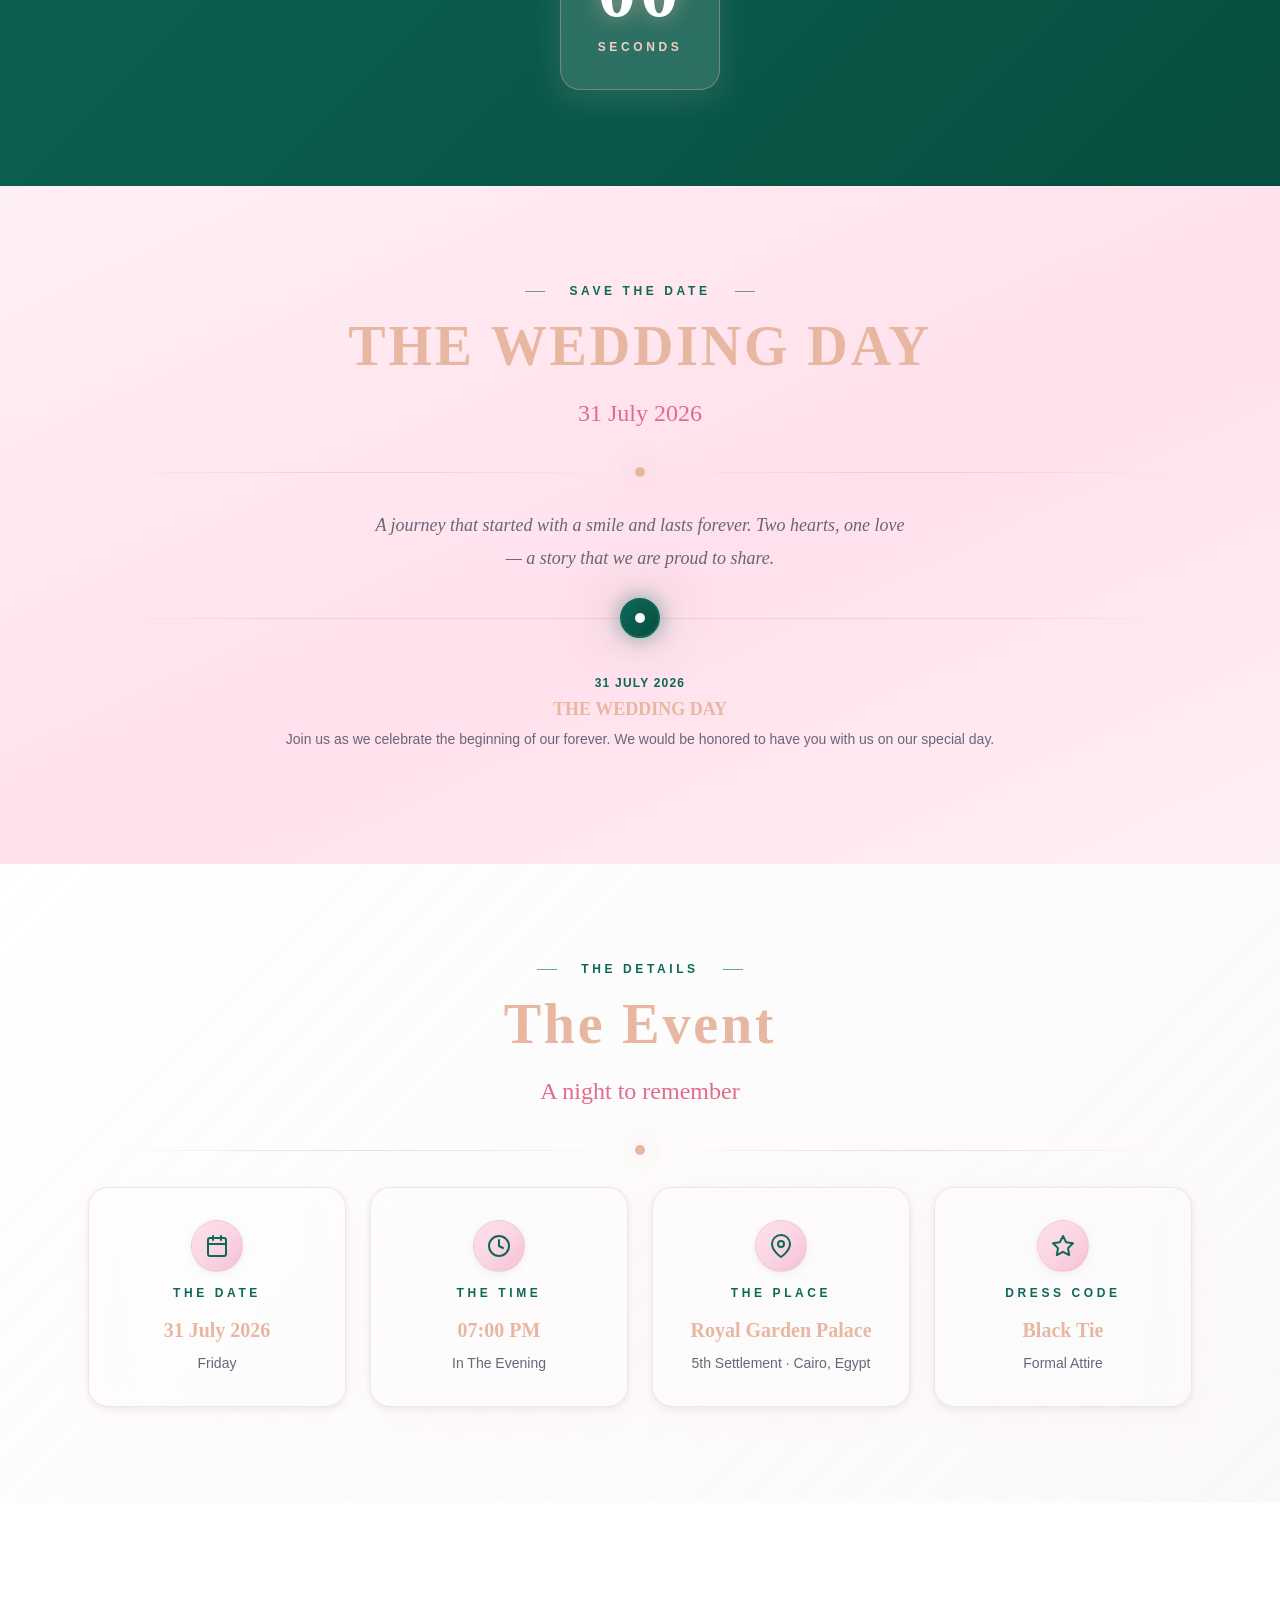
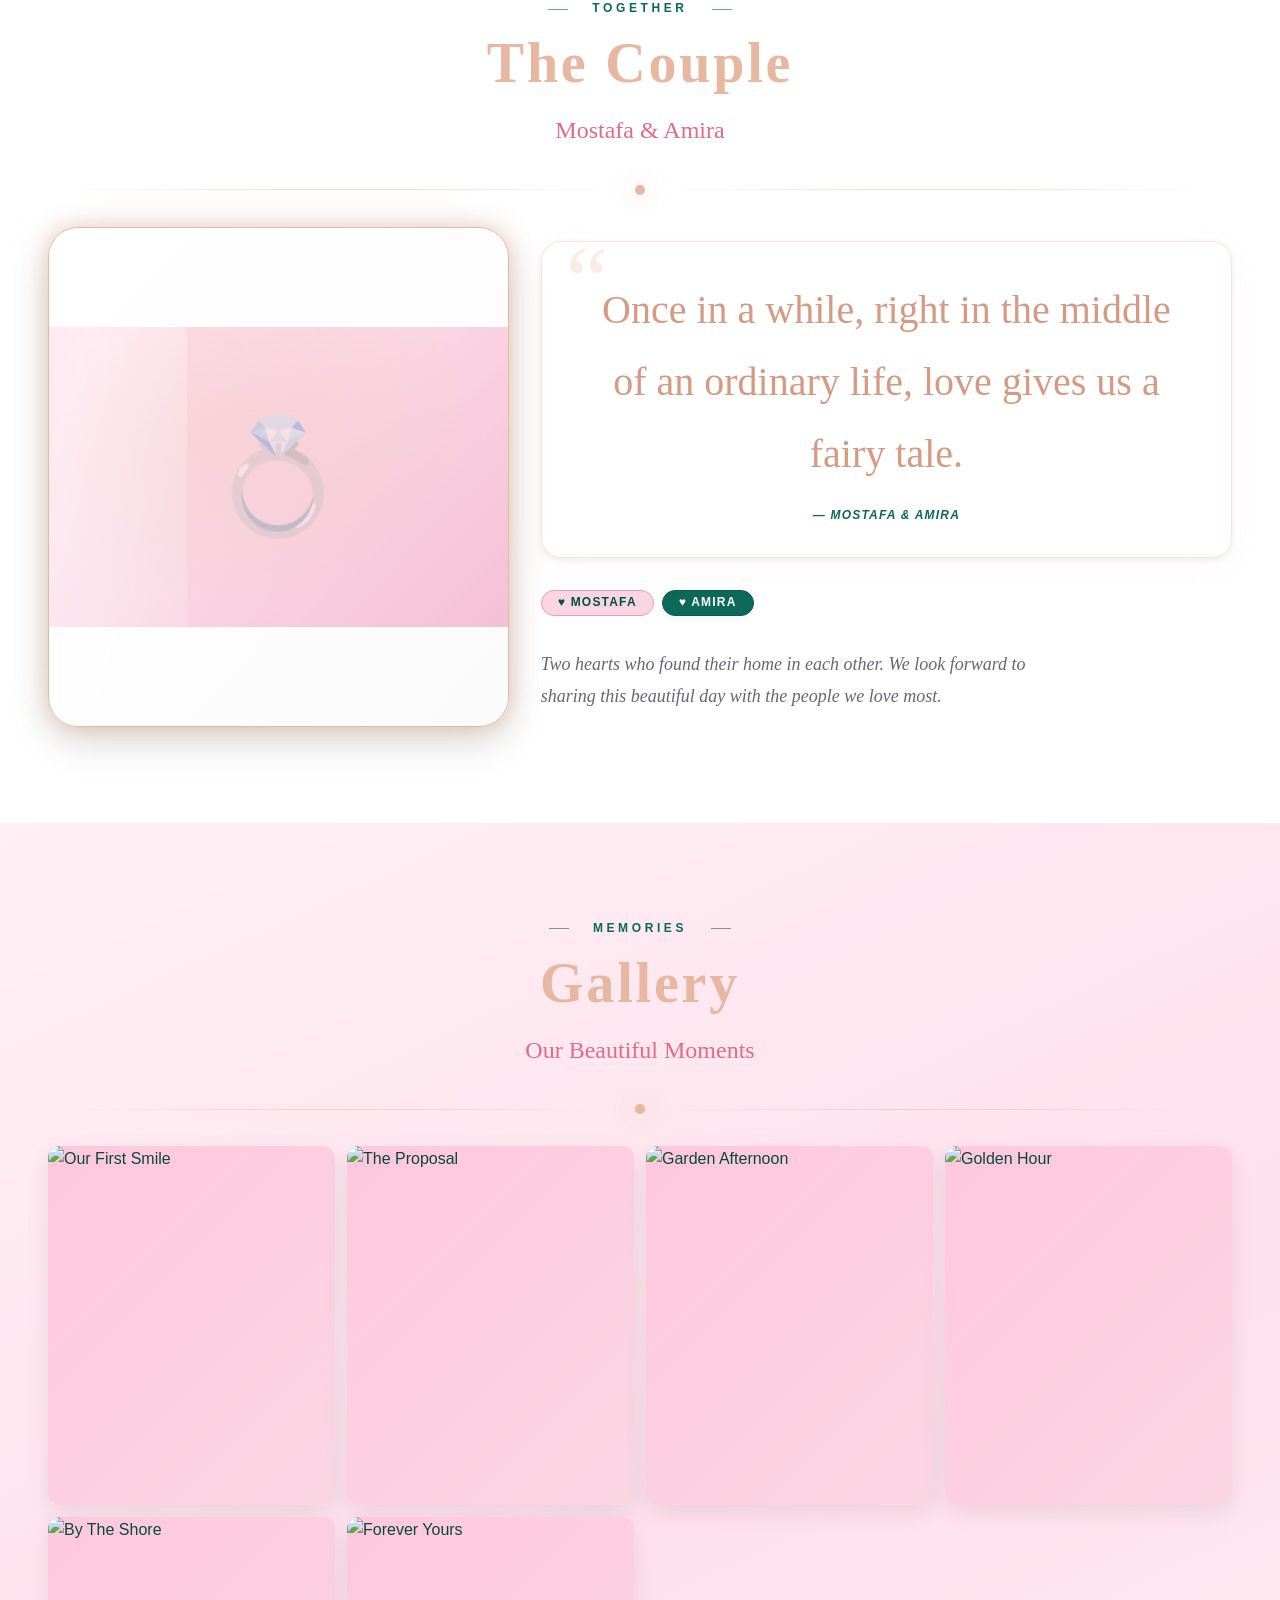
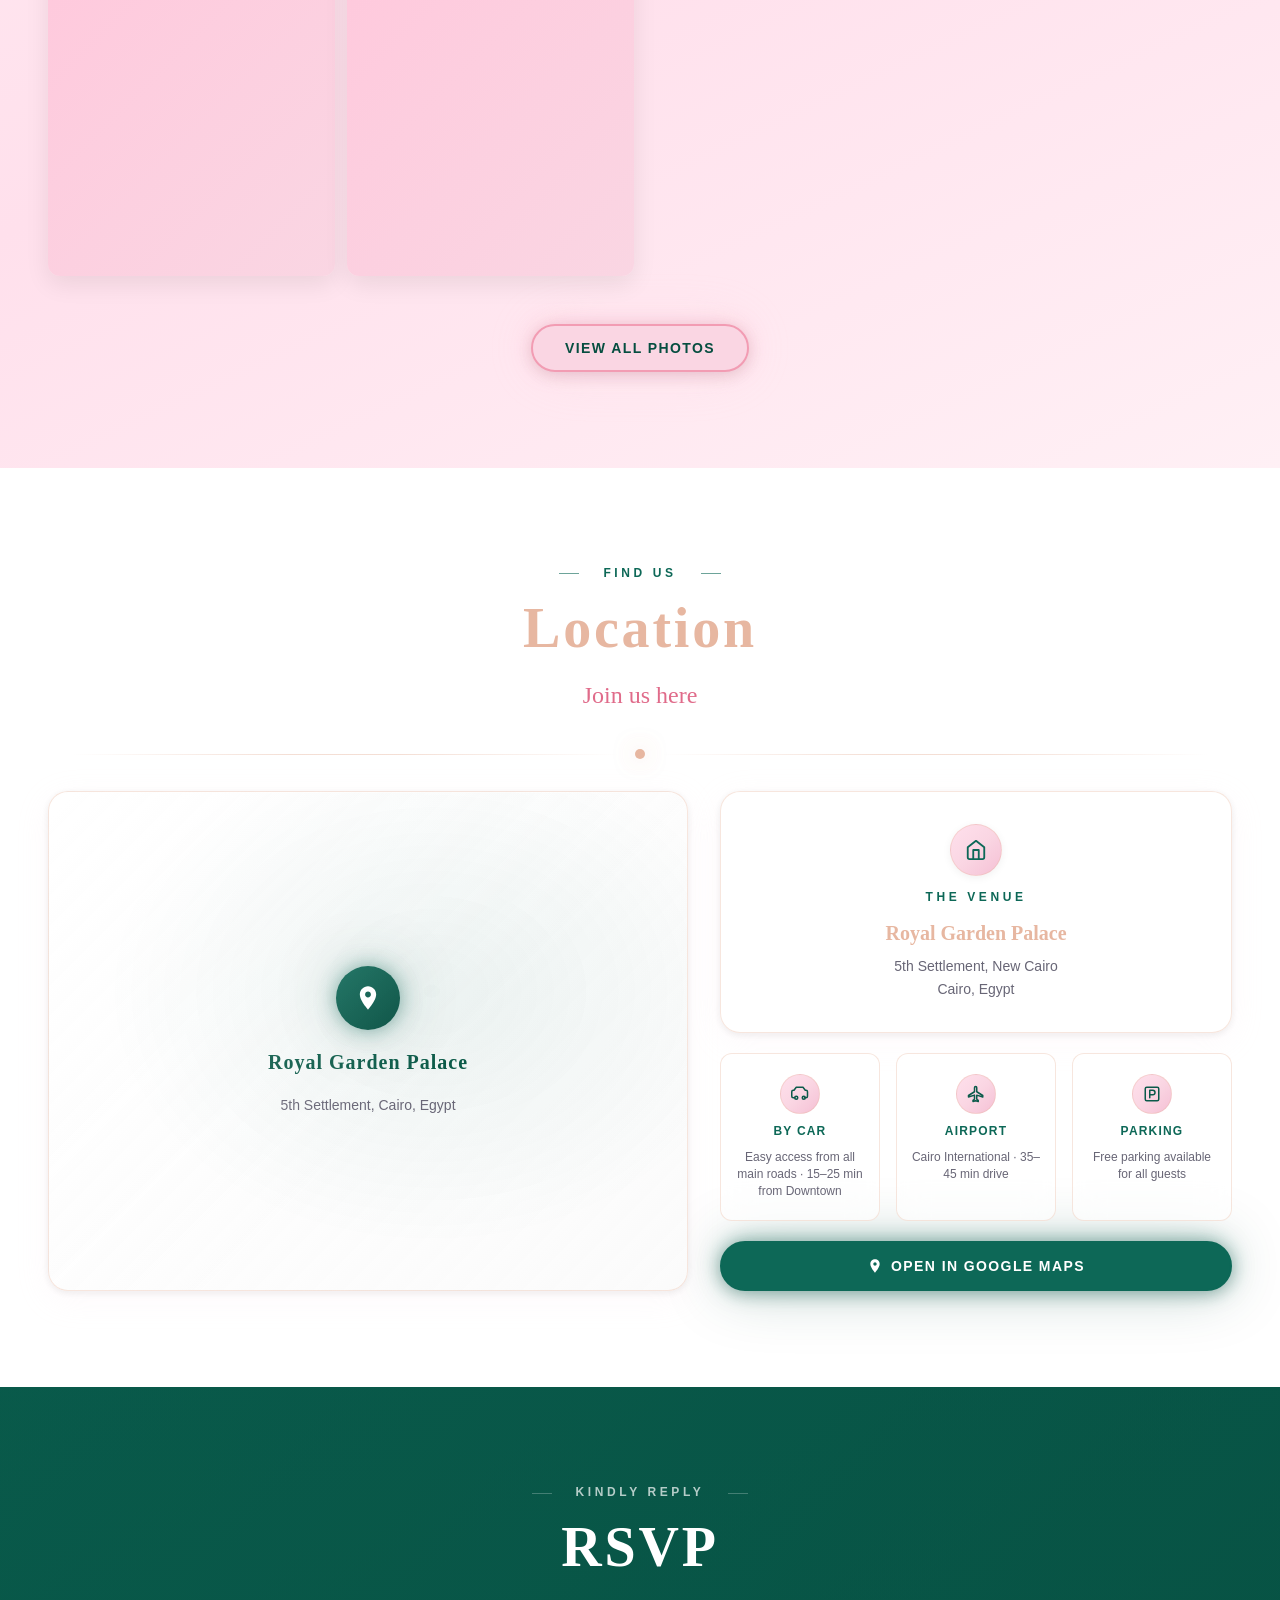
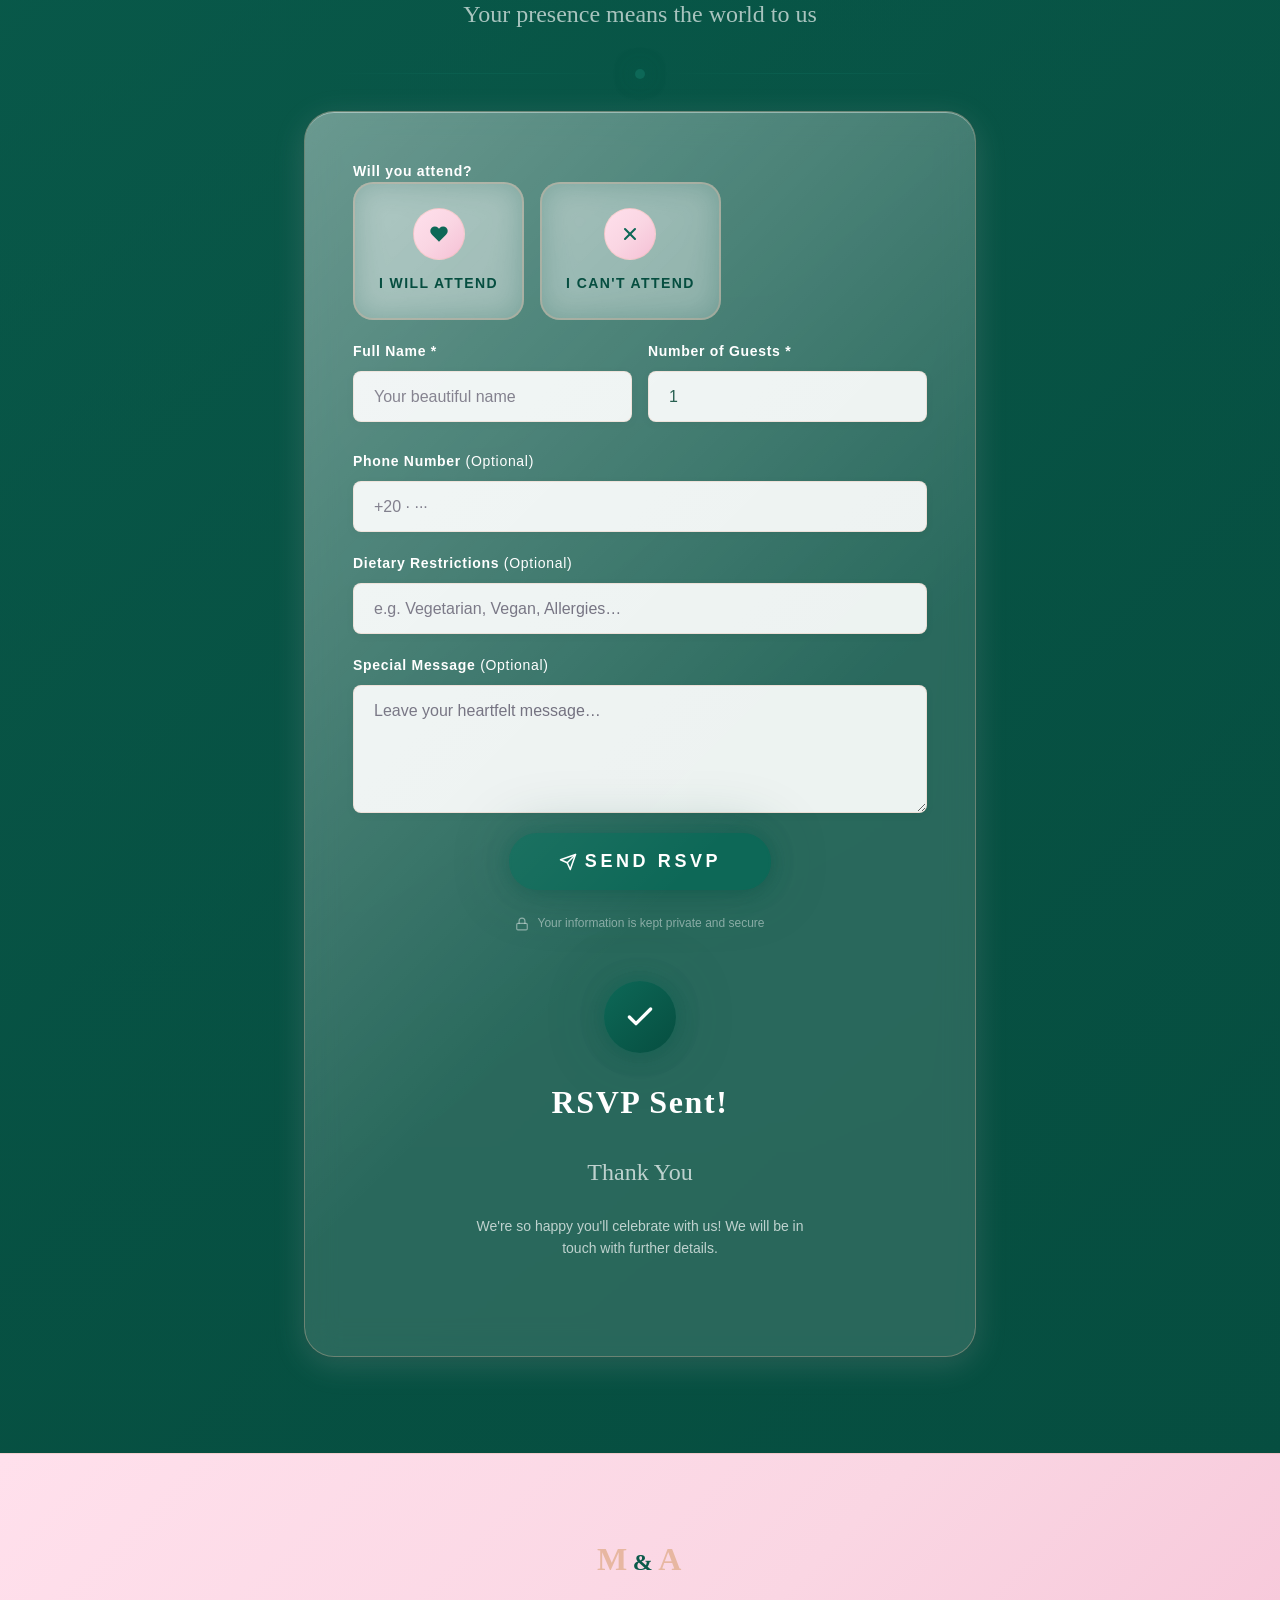
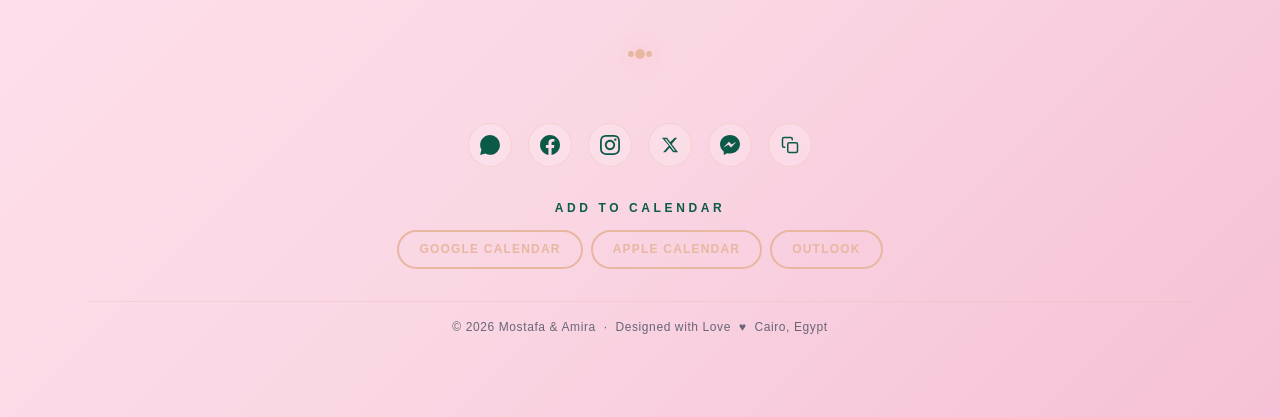
==== commit e802910a: "feat(gallery): add six sample wedding images and improve gallery preview" ====
--- a/index.html
+++ b/index.html
@@ -6,67 +6,97 @@
 
     <title>Mostafa &amp; Amira | Luxury Wedding Invitation</title>
 
-    <meta name="description"  content="You are cordially invited to celebrate the wedding of Mostafa and Amira — Royal Garden Palace, Cairo, Egypt. 31 July 2026." />
+    <meta
+      name="description"
+      content="You are cordially invited to celebrate the wedding of Mostafa and Amira — Royal Garden Palace, Cairo, Egypt. 31 July 2026."
+    />
     <meta name="theme-color" content="#FAD6E3" />
-    <meta name="robots"      content="index, follow" />
-    <meta name="author"      content="Mostafa & Amira" />
+    <meta name="robots" content="index, follow" />
+    <meta name="author" content="Mostafa & Amira" />
 
     <!-- Canonical -->
     <link rel="canonical" href="https://mostafa-amira-wedding.replit.app/" />
 
     <!-- Open Graph — complete set -->
-    <meta property="og:type"        content="website" />
-    <meta property="og:site_name"   content="Mostafa &amp; Amira Wedding" />
-    <meta property="og:locale"      content="en_US" />
-    <meta property="og:title"       content="Mostafa &amp; Amira — Wedding Invitation" />
-    <meta property="og:description" content="Join us as we celebrate our love. 31 July 2026 · 07:00 PM · Royal Garden Palace, Cairo, Egypt." />
-    <meta property="og:url"         content="https://mostafa-amira-wedding.replit.app/" />
-    <meta property="og:image"       content="https://mostafa-amira-wedding.replit.app/assets/img/og-cover.jpg" />
-    <meta property="og:image:width"  content="1200" />
+    <meta property="og:type" content="website" />
+    <meta property="og:site_name" content="Mostafa &amp; Amira Wedding" />
+    <meta property="og:locale" content="en_US" />
+    <meta
+      property="og:title"
+      content="Mostafa &amp; Amira — Wedding Invitation"
+    />
+    <meta
+      property="og:description"
+      content="Join us as we celebrate our love. 31 July 2026 · 07:00 PM · Royal Garden Palace, Cairo, Egypt."
+    />
+    <meta
+      property="og:url"
+      content="https://mostafa-amira-wedding.replit.app/"
+    />
+    <meta
+      property="og:image"
+      content="https://mostafa-amira-wedding.replit.app/assets/img/og-cover.jpg"
+    />
+    <meta property="og:image:width" content="1200" />
     <meta property="og:image:height" content="630" />
-    <meta property="og:image:alt"    content="Mostafa and Amira Wedding Invitation — 31 July 2026, Royal Garden Palace, Cairo" />
+    <meta
+      property="og:image:alt"
+      content="Mostafa and Amira Wedding Invitation — 31 July 2026, Royal Garden Palace, Cairo"
+    />
 
     <!-- Twitter / X Card -->
-    <meta name="twitter:card"        content="summary_large_image" />
-    <meta name="twitter:title"       content="Mostafa &amp; Amira — Wedding Invitation" />
-    <meta name="twitter:description" content="Join us as we celebrate our love. 31 July 2026 · Royal Garden Palace, Cairo, Egypt." />
-    <meta name="twitter:image"       content="https://mostafa-amira-wedding.replit.app/assets/img/og-cover.jpg" />
-    <meta name="twitter:image:alt"   content="Mostafa and Amira Wedding Invitation" />
+    <meta name="twitter:card" content="summary_large_image" />
+    <meta
+      name="twitter:title"
+      content="Mostafa &amp; Amira — Wedding Invitation"
+    />
+    <meta
+      name="twitter:description"
+      content="Join us as we celebrate our love. 31 July 2026 · Royal Garden Palace, Cairo, Egypt."
+    />
+    <meta
+      name="twitter:image"
+      content="https://mostafa-amira-wedding.replit.app/assets/img/og-cover.jpg"
+    />
+    <meta
+      name="twitter:image:alt"
+      content="Mostafa and Amira Wedding Invitation"
+    />
 
     <!-- Web App Manifest + Icons -->
-    <link rel="manifest"             href="/site.webmanifest" />
-    <link rel="icon"                 href="/assets/icons/favicon.svg" type="image/svg+xml" />
-    <link rel="apple-touch-icon"     href="/assets/icons/favicon.svg" />
+    <link rel="manifest" href="/site.webmanifest" />
+    <link rel="icon" href="/assets/icons/favicon.svg" type="image/svg+xml" />
+    <link rel="apple-touch-icon" href="/assets/icons/favicon.svg" />
 
     <!-- Schema.org — Event structured data -->
     <script type="application/ld+json">
-    {
-      "@context": "https://schema.org",
-      "@type": "Event",
-      "name": "Mostafa & Amira Wedding Celebration",
-      "description": "You are cordially invited to celebrate the wedding of Mostafa and Amira at the Royal Garden Palace, Cairo, Egypt.",
-      "url": "https://mostafa-amira-wedding.replit.app/",
-      "startDate": "2026-07-31T19:00:00+02:00",
-      "endDate":   "2026-07-31T23:00:00+02:00",
-      "eventStatus": "https://schema.org/EventScheduled",
-      "eventAttendanceMode": "https://schema.org/OfflineEventAttendanceMode",
-      "location": {
-        "@type": "Place",
-        "name": "Royal Garden Palace",
-        "address": {
-          "@type": "PostalAddress",
-          "streetAddress": "5th Settlement",
-          "addressLocality": "Cairo",
-          "addressRegion": "Cairo Governorate",
-          "addressCountry": "EG"
-        }
-      },
-      "organizer": [
-        { "@type": "Person", "name": "Mostafa" },
-        { "@type": "Person", "name": "Amira"  }
-      ],
-      "image": "https://mostafa-amira-wedding.replit.app/assets/img/og-cover.jpg"
-    }
+      {
+        "@context": "https://schema.org",
+        "@type": "Event",
+        "name": "Mostafa & Amira Wedding Celebration",
+        "description": "You are cordially invited to celebrate the wedding of Mostafa and Amira at the Royal Garden Palace, Cairo, Egypt.",
+        "url": "https://mostafa-amira-wedding.replit.app/",
+        "startDate": "2026-07-31T19:00:00+02:00",
+        "endDate": "2026-07-31T23:00:00+02:00",
+        "eventStatus": "https://schema.org/EventScheduled",
+        "eventAttendanceMode": "https://schema.org/OfflineEventAttendanceMode",
+        "location": {
+          "@type": "Place",
+          "name": "Royal Garden Palace",
+          "address": {
+            "@type": "PostalAddress",
+            "streetAddress": "5th Settlement",
+            "addressLocality": "Cairo",
+            "addressRegion": "Cairo Governorate",
+            "addressCountry": "EG"
+          }
+        },
+        "organizer": [
+          { "@type": "Person", "name": "Mostafa" },
+          { "@type": "Person", "name": "Amira" }
+        ],
+        "image": "https://mostafa-amira-wedding.replit.app/assets/img/og-cover.jpg"
+      }
     </script>
 
     <link rel="preconnect" href="https://fonts.googleapis.com" />
@@ -86,14 +116,13 @@
          No new colors. Only design-system tokens.
     ════════════════════════════════════════════ -->
     <style>
-
       /* ─────────────────────────────────────────
          SITE HEADER VISUAL
       ──────────────────────────────────────────── */
 
       #site-header {
-        background:    rgba(255, 240, 245, 0.72);
-        backdrop-filter:         var(--glass-blur);
+        background: rgba(255, 240, 245, 0.72);
+        backdrop-filter: var(--glass-blur);
         -webkit-backdrop-filter: var(--glass-blur);
         border-bottom: 1px solid var(--color-border-rose-gold);
         padding-inline: var(--space-6);
@@ -105,25 +134,25 @@
       }
 
       #site-header.is-scrolled {
-        background:    rgba(255, 240, 245, 0.92);
-        box-shadow:    var(--shadow-sm);
+        background: rgba(255, 240, 245, 0.92);
+        box-shadow: var(--shadow-sm);
         border-bottom-color: var(--color-rose-gold-500);
       }
 
       /* Monogram wordmark */
       .site-header__monogram {
-        font-family:    var(--font-heading);
-        font-size:      var(--text-lg);
-        font-weight:    var(--weight-bold);
-        color:          var(--color-rose-gold-500);
+        font-family: var(--font-heading);
+        font-size: var(--text-lg);
+        font-weight: var(--weight-bold);
+        color: var(--color-rose-gold-500);
         letter-spacing: var(--tracking-wide);
-        white-space:    nowrap;
-        flex-shrink:    0;
+        white-space: nowrap;
+        flex-shrink: 0;
       }
 
       .site-header__monogram span {
         color: var(--color-emerald-600);
-        font-size: 0.80em;
+        font-size: 0.8em;
         vertical-align: middle;
         margin-inline: 1px;
       }
@@ -140,19 +169,19 @@
       }
 
       #site-nav a {
-        font-family:    var(--font-body);
-        font-size:      var(--text-xs);
-        font-weight:    var(--weight-semibold);
+        font-family: var(--font-body);
+        font-size: var(--text-xs);
+        font-weight: var(--weight-semibold);
         letter-spacing: var(--tracking-wider);
         text-transform: uppercase;
-        color:          var(--color-text-primary);
-        padding:        var(--space-2) var(--space-3);
-        border-radius:  var(--radius-xs);
-        transition:     var(--transition-color);
+        color: var(--color-text-primary);
+        padding: var(--space-2) var(--space-3);
+        border-radius: var(--radius-xs);
+        transition: var(--transition-color);
       }
 
       #site-nav a:hover {
-        color:      var(--color-emerald-500);
+        color: var(--color-emerald-500);
         background: rgba(13, 104, 87, 0.06);
       }
 
@@ -168,131 +197,132 @@
       #hero {
         /* Blush pink gradient — reference 01_LUXURY_HERO.png (Day Light) */
         background: var(--gradient-blush);
-        display:    flex;
+        display: flex;
         align-items: center;
       }
 
       /* Soft vignette overlay — bottom darkens toward emerald */
       #hero::before {
-        content:        '';
-        position:       absolute;
-        inset:          0;
-        background:     var(--gradient-hero-overlay);
+        content: "";
+        position: absolute;
+        inset: 0;
+        background: var(--gradient-hero-overlay);
         pointer-events: none;
-        z-index:        0;
+        z-index: 0;
       }
 
       #hero .section__inner {
-        position:        relative;
-        z-index:         1;
-        padding-block:   var(--space-20);
-        gap:             var(--space-6);
+        position: relative;
+        z-index: 1;
+        padding-block: var(--space-20);
+        gap: var(--space-6);
       }
 
       /* Crystal arch / crest frame */
       .hero__crest {
-        width:           clamp(220px, 40vw, 340px);
-        height:          clamp(220px, 40vw, 340px);
-        border:          2px solid rgba(231, 183, 161, 0.55);
-        border-radius:   50% 50% 46% 46% / 58% 58% 42% 42%;
+        width: clamp(220px, 40vw, 340px);
+        height: clamp(220px, 40vw, 340px);
+        border: 2px solid rgba(231, 183, 161, 0.55);
+        border-radius: 50% 50% 46% 46% / 58% 58% 42% 42%;
         background:
-          radial-gradient(ellipse at 30% 30%, rgba(255,255,255,0.50) 0%, transparent 55%),
+          radial-gradient(
+            ellipse at 30% 30%,
+            rgba(255, 255, 255, 0.5) 0%,
+            transparent 55%
+          ),
           rgba(255, 255, 255, 0.18);
-        backdrop-filter:         var(--glass-blur-heavy);
+        backdrop-filter: var(--glass-blur-heavy);
         -webkit-backdrop-filter: var(--glass-blur-heavy);
         box-shadow:
-          0 0 60px rgba(231, 183, 161, 0.30),
-          0 0 120px rgba(250, 214, 227, 0.20),
-          inset 0 0 0 1px rgba(255,255,255,0.40),
+          0 0 60px rgba(231, 183, 161, 0.3),
+          0 0 120px rgba(250, 214, 227, 0.2),
+          inset 0 0 0 1px rgba(255, 255, 255, 0.4),
           var(--shadow-xl);
-        display:         flex;
-        align-items:     center;
+        display: flex;
+        align-items: center;
         justify-content: center;
-        margin-inline:   auto;
-        position:        relative;
-        overflow:        hidden;
+        margin-inline: auto;
+        position: relative;
+        overflow: hidden;
       }
 
       /* Inner glint on arch */
       .hero__crest::before {
-        content:  '';
+        content: "";
         position: absolute;
-        top:      -20%;
-        left:     -20%;
-        width:    55%;
-        height:   160%;
+        top: -20%;
+        left: -20%;
+        width: 55%;
+        height: 160%;
         background: linear-gradient(
           110deg,
-          rgba(255,255,255,0.00) 0%,
-          rgba(255,255,255,0.40) 50%,
-          rgba(255,255,255,0.00) 100%
+          rgba(255, 255, 255, 0) 0%,
+          rgba(255, 255, 255, 0.4) 50%,
+          rgba(255, 255, 255, 0) 100%
         );
         pointer-events: none;
       }
 
       /* M & A monogram inside arch */
       .hero__monogram-inner {
-        display:         flex;
-        align-items:     center;
+        display: flex;
+        align-items: center;
         justify-content: center;
-        gap:             var(--space-2);
-        padding:         var(--space-6);
+        gap: var(--space-2);
+        padding: var(--space-6);
       }
 
       .monogram-letter {
-        font-family:  var(--font-heading);
-        font-size:    clamp(3.5rem, 8vw, 5.5rem);
-        font-weight:  var(--weight-bold);
-        color:        var(--color-rose-gold-500);
-        line-height:  1;
+        font-family: var(--font-heading);
+        font-size: clamp(3.5rem, 8vw, 5.5rem);
+        font-weight: var(--weight-bold);
+        color: var(--color-rose-gold-500);
+        line-height: 1;
         text-shadow:
-          0 2px 20px rgba(231, 183, 161, 0.50),
+          0 2px 20px rgba(231, 183, 161, 0.5),
           0 0 40px rgba(231, 183, 161, 0.25);
-        position:     relative;
-        display:      flex;
+        position: relative;
+        display: flex;
         flex-direction: column;
-        align-items:  center;
+        align-items: center;
       }
 
       /* Bow tie decoration above M */
       .monogram-m::before {
-        content:       '🎀';
-        font-size:     0.30em;
-        line-height:   1;
-        display:       block;
+        content: "🎀";
+        font-size: 0.3em;
+        line-height: 1;
+        display: block;
         margin-bottom: 0.1em;
-        filter:
-          hue-rotate(150deg)
-          saturate(3)
-          brightness(0.7);
+        filter: hue-rotate(150deg) saturate(3) brightness(0.7);
       }
 
       /* Crown decoration above A */
       .monogram-a::before {
-        content:       '♛';
-        font-size:     0.32em;
-        line-height:   1;
-        display:       block;
+        content: "♛";
+        font-size: 0.32em;
+        line-height: 1;
+        display: block;
         margin-bottom: 0.05em;
-        color:         var(--color-emerald-500);
-        text-shadow:   0 0 8px rgba(13,104,87,0.50);
+        color: var(--color-emerald-500);
+        text-shadow: 0 0 8px rgba(13, 104, 87, 0.5);
       }
 
       .monogram-ampersand {
-        font-family:  var(--font-script);
-        font-size:    clamp(1.5rem, 4vw, 2.5rem);
-        color:        var(--color-emerald-600);
-        align-self:   flex-end;
+        font-family: var(--font-script);
+        font-size: clamp(1.5rem, 4vw, 2.5rem);
+        color: var(--color-emerald-600);
+        align-self: flex-end;
         margin-bottom: 0.3em;
-        line-height:  1;
-        text-shadow:  0 0 12px rgba(13,104,87,0.30);
+        line-height: 1;
+        text-shadow: 0 0 12px rgba(13, 104, 87, 0.3);
       }
 
       /* Hero heading overrides */
       #hero .section-title__eyebrow {
-        color:          var(--color-emerald-700);
+        color: var(--color-emerald-700);
         letter-spacing: var(--tracking-luxury);
-        font-size:      var(--text-xs);
+        font-size: var(--text-xs);
       }
 
       #hero .section-title__eyebrow::before,
@@ -301,28 +331,28 @@
       }
 
       #hero .section-title__heading {
-        font-size:   clamp(var(--text-2xl), 5vw, var(--text-4xl));
-        color:       var(--color-rose-gold-500);
+        font-size: clamp(var(--text-2xl), 5vw, var(--text-4xl));
+        color: var(--color-rose-gold-500);
         text-shadow: 0 2px 32px rgba(231, 183, 161, 0.35);
       }
 
       #hero .section-title__script {
         font-size: var(--text-2xl);
-        color:     var(--color-rose-gold-700);
+        color: var(--color-rose-gold-700);
       }
 
       /* Hero meta badges row */
       .hero__meta {
         justify-content: center;
-        gap:             var(--space-3);
+        gap: var(--space-3);
       }
 
       /* Hero action buttons row */
       .hero__actions {
         justify-content: center;
-        gap:             var(--space-4);
-        flex-wrap:       wrap;
-        margin-top:      var(--space-2);
+        gap: var(--space-4);
+        flex-wrap: wrap;
+        margin-top: var(--space-2);
       }
 
       /* Scroll indicator spacing */
@@ -336,18 +366,18 @@
 
       /* Override grid-countdown to flex so separators fit */
       #countdown-timer {
-        display:         flex;
-        align-items:     center;
+        display: flex;
+        align-items: center;
         justify-content: center;
-        flex-wrap:       wrap;
-        gap:             var(--space-2);
-        max-width:       680px;
-        margin-inline:   auto;
+        flex-wrap: wrap;
+        gap: var(--space-2);
+        max-width: 680px;
+        margin-inline: auto;
       }
 
       /* Make each unit a fixed-width column in the flex layout */
       #countdown-timer .countdown-unit {
-        flex:     1 0 clamp(100px, 18vw, 150px);
+        flex: 1 0 clamp(100px, 18vw, 150px);
         max-width: 160px;
       }
 
@@ -359,7 +389,7 @@
       /* Number colour on dark background */
       #countdown .countdown-unit__number {
         color: var(--color-crystal-white);
-        text-shadow: 0 0 20px rgba(231, 183, 161, 0.60);
+        text-shadow: 0 0 20px rgba(231, 183, 161, 0.6);
       }
 
       /* ─────────────────────────────────────────
@@ -376,13 +406,13 @@
       }
 
       .story__intro {
-        max-width:   540px;
+        max-width: 540px;
         margin-inline: auto;
-        text-align:  center;
+        text-align: center;
         font-family: var(--font-accent);
-        font-style:  italic;
-        font-size:   var(--text-md);
-        color:       var(--color-text-secondary);
+        font-style: italic;
+        font-size: var(--text-md);
+        color: var(--color-text-secondary);
         line-height: var(--leading-relaxed);
       }
 
@@ -415,36 +445,40 @@
 
       /* Portrait placeholder */
       .couple__portrait {
-        min-height:      clamp(300px, 48vw, 500px);
-        overflow:        hidden;
-        display:         flex;
-        align-items:     center;
+        min-height: clamp(300px, 48vw, 500px);
+        overflow: hidden;
+        display: flex;
+        align-items: center;
         justify-content: center;
-        padding:         0;
+        padding: 0;
       }
 
       .couple__portrait-media {
-        width:     100%;
-        height:    100%;
+        width: 100%;
+        height: 100%;
         min-height: 300px;
         background:
-          radial-gradient(ellipse at 40% 35%, rgba(231,183,161,0.20) 0%, transparent 65%),
+          radial-gradient(
+            ellipse at 40% 35%,
+            rgba(231, 183, 161, 0.2) 0%,
+            transparent 65%
+          ),
           var(--gradient-blush);
-        display:         flex;
-        align-items:     center;
+        display: flex;
+        align-items: center;
         justify-content: center;
-        border-radius:   calc(var(--radius-crystal) - var(--space-8));
+        border-radius: calc(var(--radius-crystal) - var(--space-8));
       }
 
       .couple__portrait-placeholder {
-        font-size:   clamp(4rem, 10vw, 7rem);
-        opacity:     0.30;
+        font-size: clamp(4rem, 10vw, 7rem);
+        opacity: 0.3;
         user-select: none;
       }
 
       /* Narrative column */
       .couple__narrative {
-        gap:             var(--space-8);
+        gap: var(--space-8);
         justify-content: center;
       }
 
@@ -463,23 +497,59 @@
 
       /* Placeholder gradient backgrounds for empty gallery items */
       .gallery-item__img {
-        width:     100%;
-        height:    100%;
+        width: 100%;
+        height: 100%;
         min-height: 200px;
         border-radius: inherit;
       }
 
-      .gallery-item:nth-child(1) .gallery-item__img { background: linear-gradient(135deg, var(--color-blush-300) 0%, var(--color-blush-500) 100%); }
-      .gallery-item:nth-child(2) .gallery-item__img { background: linear-gradient(135deg, var(--color-blush-200) 0%, var(--color-rose-gold-300) 100%); }
-      .gallery-item:nth-child(3) .gallery-item__img { background: linear-gradient(135deg, var(--color-emerald-200) 0%, var(--color-emerald-400) 100%); }
-      .gallery-item:nth-child(4) .gallery-item__img { background: linear-gradient(135deg, var(--color-rose-gold-200) 0%, var(--color-blush-400) 100%); }
-      .gallery-item:nth-child(5) .gallery-item__img { background: linear-gradient(135deg, var(--color-blush-400) 0%, var(--color-rose-gold-400) 100%); }
-      .gallery-item:nth-child(6) .gallery-item__img { background: linear-gradient(135deg, var(--color-emerald-100) 0%, var(--color-blush-200) 100%); }
+      .gallery-item:nth-child(1) .gallery-item__img {
+        background: linear-gradient(
+          135deg,
+          var(--color-blush-300) 0%,
+          var(--color-blush-500) 100%
+        );
+      }
+      .gallery-item:nth-child(2) .gallery-item__img {
+        background: linear-gradient(
+          135deg,
+          var(--color-blush-200) 0%,
+          var(--color-rose-gold-300) 100%
+        );
+      }
+      .gallery-item:nth-child(3) .gallery-item__img {
+        background: linear-gradient(
+          135deg,
+          var(--color-emerald-200) 0%,
+          var(--color-emerald-400) 100%
+        );
+      }
+      .gallery-item:nth-child(4) .gallery-item__img {
+        background: linear-gradient(
+          135deg,
+          var(--color-rose-gold-200) 0%,
+          var(--color-blush-400) 100%
+        );
+      }
+      .gallery-item:nth-child(5) .gallery-item__img {
+        background: linear-gradient(
+          135deg,
+          var(--color-blush-400) 0%,
+          var(--color-rose-gold-400) 100%
+        );
+      }
+      .gallery-item:nth-child(6) .gallery-item__img {
+        background: linear-gradient(
+          135deg,
+          var(--color-emerald-100) 0%,
+          var(--color-blush-200) 100%
+        );
+      }
 
       /* Gallery CTA area */
       .gallery__cta {
-        text-align:      center;
-        padding-top:     var(--space-6);
+        text-align: center;
+        padding-top: var(--space-6);
       }
 
       /* ─────────────────────────────────────────
@@ -492,49 +562,53 @@
 
       /* Map embed container */
       .location__map {
-        min-height:      clamp(280px, 40vw, 420px);
+        min-height: clamp(280px, 40vw, 420px);
         background:
-          radial-gradient(ellipse at 60% 40%, rgba(13,104,87,0.08) 0%, transparent 60%),
+          radial-gradient(
+            ellipse at 60% 40%,
+            rgba(13, 104, 87, 0.08) 0%,
+            transparent 60%
+          ),
           var(--gradient-crystal);
-        display:         flex;
-        flex-direction:  column;
-        align-items:     center;
+        display: flex;
+        flex-direction: column;
+        align-items: center;
         justify-content: center;
-        overflow:        hidden;
-        gap:             var(--space-4);
+        overflow: hidden;
+        gap: var(--space-4);
       }
 
       .location__map-icon {
-        width:           64px;
-        height:          64px;
-        border-radius:   var(--radius-full);
-        background:      var(--gradient-emerald);
-        display:         flex;
-        align-items:     center;
+        width: 64px;
+        height: 64px;
+        border-radius: var(--radius-full);
+        background: var(--gradient-emerald);
+        display: flex;
+        align-items: center;
         justify-content: center;
-        color:           var(--color-crystal-white);
-        box-shadow:      var(--shadow-glow-emerald);
+        color: var(--color-crystal-white);
+        box-shadow: var(--shadow-glow-emerald);
       }
 
       .location__map-label {
-        font-family:    var(--font-heading);
-        font-size:      var(--text-lg);
-        font-weight:    var(--weight-semibold);
-        color:          var(--color-emerald-700);
-        text-align:     center;
+        font-family: var(--font-heading);
+        font-size: var(--text-lg);
+        font-weight: var(--weight-semibold);
+        color: var(--color-emerald-700);
+        text-align: center;
         letter-spacing: var(--tracking-wide);
       }
 
       .location__map-sub {
         font-family: var(--font-body);
-        font-size:   var(--text-sm);
-        color:       var(--color-text-secondary);
-        text-align:  center;
+        font-size: var(--text-sm);
+        color: var(--color-text-secondary);
+        text-align: center;
       }
 
       /* Info panel */
       .location__info {
-        gap:             var(--space-5);
+        gap: var(--space-5);
         justify-content: flex-start;
       }
 
@@ -542,50 +616,49 @@
       .location__transport {
         display: grid;
         grid-template-columns: repeat(3, 1fr);
-        gap:     var(--space-4);
+        gap: var(--space-4);
       }
 
       .transport-card {
-        display:         flex;
-        flex-direction:  column;
-        align-items:     center;
-        text-align:      center;
-        gap:             var(--space-2);
-        padding:         var(--space-5) var(--space-3);
-        background:
-          rgba(255, 255, 255, 0.60);
-        border:          1px solid var(--color-border-rose-gold);
-        border-radius:   var(--radius-md);
+        display: flex;
+        flex-direction: column;
+        align-items: center;
+        text-align: center;
+        gap: var(--space-2);
+        padding: var(--space-5) var(--space-3);
+        background: rgba(255, 255, 255, 0.6);
+        border: 1px solid var(--color-border-rose-gold);
+        border-radius: var(--radius-md);
         backdrop-filter: var(--glass-blur);
         -webkit-backdrop-filter: var(--glass-blur);
       }
 
       .transport-card__icon {
-        width:           40px;
-        height:          40px;
-        border-radius:   var(--radius-full);
-        background:      var(--gradient-blush);
-        border:          1px solid var(--color-border-rose-gold);
-        display:         flex;
-        align-items:     center;
+        width: 40px;
+        height: 40px;
+        border-radius: var(--radius-full);
+        background: var(--gradient-blush);
+        border: 1px solid var(--color-border-rose-gold);
+        display: flex;
+        align-items: center;
         justify-content: center;
-        color:           var(--color-emerald-600);
-        flex-shrink:     0;
+        color: var(--color-emerald-600);
+        flex-shrink: 0;
       }
 
       .transport-card__label {
-        font-family:    var(--font-body);
-        font-size:      var(--text-xs);
-        font-weight:    var(--weight-semibold);
+        font-family: var(--font-body);
+        font-size: var(--text-xs);
+        font-weight: var(--weight-semibold);
         letter-spacing: var(--tracking-wider);
         text-transform: uppercase;
-        color:          var(--color-emerald-500);
+        color: var(--color-emerald-500);
       }
 
       .transport-card__value {
         font-family: var(--font-body);
-        font-size:   var(--text-xs);
-        color:       var(--color-text-secondary);
+        font-size: var(--text-xs);
+        color: var(--color-text-secondary);
         line-height: var(--leading-snug);
       }
 
@@ -598,17 +671,21 @@
       }
 
       #rsvp::before {
-        content:        '';
-        position:       absolute;
-        inset:          0;
-        background:     linear-gradient(180deg, rgba(6,78,64,0.55) 0%, rgba(6,78,64,0.80) 100%);
+        content: "";
+        position: absolute;
+        inset: 0;
+        background: linear-gradient(
+          180deg,
+          rgba(6, 78, 64, 0.55) 0%,
+          rgba(6, 78, 64, 0.8) 100%
+        );
         pointer-events: none;
-        z-index:        0;
+        z-index: 0;
       }
 
       #rsvp .section__inner--md {
         position: relative;
-        z-index:  1;
+        z-index: 1;
       }
 
       /* RSVP form card overrides */
@@ -618,135 +695,135 @@
 
       /* Form wrapper */
       .rsvp__form {
-        display:        flex;
+        display: flex;
         flex-direction: column;
-        gap:            var(--space-5);
+        gap: var(--space-5);
       }
 
       /* Attendance choice fieldset */
       .rsvp__attendance-choice {
-        border:  none;
+        border: none;
         padding: 0;
-        margin:  0;
+        margin: 0;
       }
 
       .rsvp__attendance-choice .flex-pill-row {
-        gap:       var(--space-4);
+        gap: var(--space-4);
         flex-wrap: wrap;
       }
 
       /* Field group */
       .rsvp__field {
-        display:        flex;
+        display: flex;
         flex-direction: column;
-        gap:            var(--space-2);
+        gap: var(--space-2);
       }
 
       .rsvp__field-row {
         display: grid;
         grid-template-columns: 1fr 1fr;
-        gap:     var(--space-4);
+        gap: var(--space-4);
       }
 
       /* Label */
       .rsvp__label {
-        font-family:    var(--font-body);
-        font-size:      var(--text-sm);
-        font-weight:    var(--weight-semibold);
+        font-family: var(--font-body);
+        font-size: var(--text-sm);
+        font-weight: var(--weight-semibold);
         letter-spacing: var(--tracking-wide);
-        color:          var(--color-text-inverse);
+        color: var(--color-text-inverse);
       }
 
       /* Input / Textarea */
       .rsvp__input {
-        width:        100%;
-        padding:      var(--space-3) var(--space-5);
-        font-family:  var(--font-body);
-        font-size:    var(--text-base);
-        color:        var(--color-text-primary);
-        background:   rgba(255, 255, 255, 0.92);
-        border:       1px solid var(--color-border-rose-gold);
+        width: 100%;
+        padding: var(--space-3) var(--space-5);
+        font-family: var(--font-body);
+        font-size: var(--text-base);
+        color: var(--color-text-primary);
+        background: rgba(255, 255, 255, 0.92);
+        border: 1px solid var(--color-border-rose-gold);
         border-radius: var(--radius-sm);
-        outline:      none;
-        transition:   var(--transition-base);
-        box-shadow:   var(--shadow-xs);
+        outline: none;
+        transition: var(--transition-base);
+        box-shadow: var(--shadow-xs);
         -webkit-appearance: none;
-        appearance:   none;
-        line-height:  var(--leading-normal);
+        appearance: none;
+        line-height: var(--leading-normal);
       }
 
       .rsvp__input:focus {
         border-color: var(--color-rose-gold-500);
-        background:   var(--color-crystal-white);
+        background: var(--color-crystal-white);
         box-shadow:
-          0 0 0 3px rgba(231, 183, 161, 0.20),
+          0 0 0 3px rgba(231, 183, 161, 0.2),
           var(--shadow-xs);
       }
 
       .rsvp__input::placeholder {
-        color:       var(--color-text-secondary);
+        color: var(--color-text-secondary);
         font-weight: var(--weight-light);
       }
 
       .rsvp__input--textarea {
-        resize:     vertical;
+        resize: vertical;
         min-height: 90px;
       }
 
       /* Validation error */
       .rsvp__error {
-        font-size:   var(--text-xs);
+        font-size: var(--text-xs);
         font-weight: var(--weight-medium);
-        color:       var(--color-blush-300);
-        min-height:  0;
+        color: var(--color-blush-300);
+        min-height: 0;
       }
 
       /* Success state */
       .rsvp__success {
-        padding:         var(--space-12) var(--space-8);
-        gap:             var(--space-6);
-        text-align:      center;
+        padding: var(--space-12) var(--space-8);
+        gap: var(--space-6);
+        text-align: center;
       }
 
       .rsvp__success-icon {
-        width:           72px;
-        height:          72px;
-        border-radius:   var(--radius-full);
-        background:      var(--gradient-emerald);
-        display:         flex;
-        align-items:     center;
+        width: 72px;
+        height: 72px;
+        border-radius: var(--radius-full);
+        background: var(--gradient-emerald);
+        display: flex;
+        align-items: center;
         justify-content: center;
-        margin-inline:   auto;
-        box-shadow:      var(--shadow-glow-emerald), var(--shadow-md);
-        color:           var(--color-crystal-white);
-        font-size:       var(--text-2xl);
+        margin-inline: auto;
+        box-shadow: var(--shadow-glow-emerald), var(--shadow-md);
+        color: var(--color-crystal-white);
+        font-size: var(--text-2xl);
       }
 
       .rsvp__success-heading {
-        font-family:    var(--font-heading);
-        font-size:      var(--text-2xl);
-        font-weight:    var(--weight-semibold);
-        color:          var(--color-crystal-white);
+        font-family: var(--font-heading);
+        font-size: var(--text-2xl);
+        font-weight: var(--weight-semibold);
+        color: var(--color-crystal-white);
         letter-spacing: var(--tracking-wide);
       }
 
       .rsvp__success-script {
         font-family: var(--font-script);
-        font-size:   var(--text-xl);
-        color:       rgba(255,255,255,0.70);
+        font-size: var(--text-xl);
+        color: rgba(255, 255, 255, 0.7);
       }
 
       /* Privacy note below form */
       .rsvp__privacy {
-        display:     flex;
+        display: flex;
         align-items: center;
         justify-content: center;
-        gap:         var(--space-2);
+        gap: var(--space-2);
         font-family: var(--font-body);
-        font-size:   var(--text-xs);
-        color:       rgba(255,255,255,0.45);
-        text-align:  center;
-        margin-top:  var(--space-2);
+        font-size: var(--text-xs);
+        color: rgba(255, 255, 255, 0.45);
+        text-align: center;
+        margin-top: var(--space-2);
       }
 
       /* ─────────────────────────────────────────
@@ -754,30 +831,30 @@
       ──────────────────────────────────────────── */
 
       #site-footer {
-        background:    var(--gradient-blush);
-        border-top:    1px solid var(--color-border-rose-gold);
+        background: var(--gradient-blush);
+        border-top: 1px solid var(--color-border-rose-gold);
       }
 
       #site-footer .section__inner {
-        display:         flex;
-        flex-direction:  column;
-        align-items:     center;
-        gap:             var(--space-8);
-        text-align:      center;
+        display: flex;
+        flex-direction: column;
+        align-items: center;
+        gap: var(--space-8);
+        text-align: center;
       }
 
       .footer__monogram {
-        font-family:    var(--font-heading);
-        font-size:      var(--text-2xl);
-        font-weight:    var(--weight-bold);
-        color:          var(--color-rose-gold-500);
+        font-family: var(--font-heading);
+        font-size: var(--text-2xl);
+        font-weight: var(--weight-bold);
+        color: var(--color-rose-gold-500);
         letter-spacing: var(--tracking-wide);
       }
 
       .footer__monogram span {
         font-family: var(--font-script);
-        font-size:   0.75em;
-        color:       var(--color-emerald-600);
+        font-size: 0.75em;
+        color: var(--color-emerald-600);
         vertical-align: middle;
         margin-inline: var(--space-1);
       }
@@ -787,30 +864,30 @@
       }
 
       .footer__calendar {
-        display:         flex;
-        flex-direction:  column;
-        align-items:     center;
-        gap:             var(--space-3);
+        display: flex;
+        flex-direction: column;
+        align-items: center;
+        gap: var(--space-3);
       }
 
       .footer__calendar-label {
-        font-family:    var(--font-body);
-        font-size:      var(--text-xs);
-        font-weight:    var(--weight-semibold);
+        font-family: var(--font-body);
+        font-size: var(--text-xs);
+        font-weight: var(--weight-semibold);
         letter-spacing: var(--tracking-luxury);
         text-transform: uppercase;
-        color:          var(--color-emerald-600);
+        color: var(--color-emerald-600);
       }
 
       .footer__copyright {
-        display:        block;
-        font-family:    var(--font-body);
-        font-size:      var(--text-xs);
-        color:          var(--color-text-secondary);
+        display: block;
+        font-family: var(--font-body);
+        font-size: var(--text-xs);
+        color: var(--color-text-secondary);
         letter-spacing: var(--tracking-wide);
-        padding-top:    var(--space-4);
-        border-top:     1px solid var(--color-divider);
-        width:          100%;
+        padding-top: var(--space-4);
+        border-top: 1px solid var(--color-divider);
+        width: 100%;
       }
 
       /* ─────────────────────────────────────────
@@ -820,13 +897,13 @@
       ──────────────────────────────────────────── */
 
       #loader::after {
-        content:      '';
-        width:        48px;
-        height:       48px;
-        border:       3px solid var(--color-blush-300);
+        content: "";
+        width: 48px;
+        height: 48px;
+        border: 3px solid var(--color-blush-300);
         border-top-color: var(--color-emerald-500);
         border-radius: var(--radius-full);
-        animation:    loaderSpin var(--duration-slow) linear infinite;
+        animation: loaderSpin var(--duration-slow) linear infinite;
       }
 
       /* Loader is shown by default (style.css: opacity:1).
@@ -842,21 +919,21 @@
         }
 
         #site-nav ul {
-          display:        none;
-          position:       absolute;
-          top:            72px;
-          left:           0;
-          right:          0;
+          display: none;
+          position: absolute;
+          top: 72px;
+          left: 0;
+          right: 0;
           flex-direction: column;
-          align-items:    center;
-          gap:            var(--space-4);
-          padding:        var(--space-6) var(--space-4);
-          background:     rgba(255, 245, 248, 0.97);
+          align-items: center;
+          gap: var(--space-4);
+          padding: var(--space-6) var(--space-4);
+          background: rgba(255, 245, 248, 0.97);
           backdrop-filter: var(--glass-blur);
           -webkit-backdrop-filter: var(--glass-blur);
-          border-bottom:  1px solid var(--color-border-rose-gold);
-          box-shadow:     var(--shadow-md);
-          z-index:        var(--z-overlay);
+          border-bottom: 1px solid var(--color-border-rose-gold);
+          box-shadow: var(--shadow-md);
+          z-index: var(--z-overlay);
         }
 
         #site-nav ul.is-open {
@@ -864,7 +941,7 @@
         }
 
         .hero__crest {
-          width:  220px;
+          width: 220px;
           height: 220px;
         }
 
@@ -922,25 +999,26 @@
 
       /* Active navigation link */
       #site-nav a.is-active {
-        color:       var(--color-emerald-500);
+        color: var(--color-emerald-500);
         font-weight: 700;
       }
 
       /* Scroll reveal — elements start invisible and slide up */
       [data-reveal] {
-        opacity:    0;
-        transform:  translateY(24px);
-        transition: opacity 0.65s var(--ease-smooth),
-                    transform 0.65s var(--ease-smooth);
+        opacity: 0;
+        transform: translateY(24px);
+        transition:
+          opacity 0.65s var(--ease-smooth),
+          transform 0.65s var(--ease-smooth);
       }
       @media (prefers-reduced-motion: reduce) {
         [data-reveal] {
-          transform:         none;
+          transform: none;
           transition-duration: 0.01ms;
         }
       }
       [data-reveal].is-revealed {
-        opacity:   1;
+        opacity: 1;
         transform: translateY(0);
       }
 
@@ -951,91 +1029,128 @@
 
       /* ── Gallery Lightbox (DOM created by app.js) ─ */
       #lightbox {
-        position:        fixed;
-        inset:           0;
-        z-index:         var(--z-overlay, 45);
-        display:         flex;
-        align-items:     center;
+        position: fixed;
+        inset: 0;
+        z-index: var(--z-overlay, 45);
+        display: flex;
+        align-items: center;
         justify-content: center;
-        opacity:         0;
-        visibility:      hidden;
-        pointer-events:  none;
-        transition:      opacity 0.3s var(--ease-smooth),
-                         visibility 0.3s var(--ease-smooth);
+        opacity: 0;
+        visibility: hidden;
+        pointer-events: none;
+        transition:
+          opacity 0.3s var(--ease-smooth),
+          visibility 0.3s var(--ease-smooth);
       }
       #lightbox.is-open {
-        opacity:        1;
-        visibility:     visible;
+        opacity: 1;
+        visibility: visible;
         pointer-events: auto;
       }
       .lightbox__backdrop {
-        position:   absolute;
-        inset:      0;
+        position: absolute;
+        inset: 0;
         background: rgba(5, 5, 10, 0.92);
-        cursor:     pointer;
+        cursor: pointer;
       }
       .lightbox__stage {
-        position:        relative;
-        z-index:         1;
-        display:         flex;
-        flex-direction:  column;
-        align-items:     center;
-        gap:             var(--space-4);
-        max-width:       min(90vw, 960px);
-        max-height:      90vh;
+        position: relative;
+        z-index: 1;
+        display: flex;
+        flex-direction: column;
+        align-items: center;
+        gap: var(--space-4);
+        max-width: min(90vw, 960px);
+        max-height: 90vh;
       }
       .lightbox__media {
-        display:         flex;
-        align-items:     center;
+        display: flex;
+        align-items: center;
         justify-content: center;
-        max-height:      72vh;
-        max-width:       100%;
+        max-height: 72vh;
+        max-width: 100%;
       }
       .lightbox__img {
-        max-width:     100%;
-        max-height:    72vh;
-        object-fit:    contain;
+        max-width: 100%;
+        max-height: 72vh;
+        object-fit: contain;
         border-radius: var(--radius-lg);
-        box-shadow:    var(--shadow-dramatic);
+        box-shadow: var(--shadow-dramatic);
       }
       .lightbox__placeholder {
-        width:         560px;
-        height:        400px;
-        max-width:     80vw;
-        max-height:    60vh;
+        width: 560px;
+        height: 400px;
+        max-width: 80vw;
+        max-height: 60vh;
         border-radius: var(--radius-lg);
-        box-shadow:    var(--shadow-dramatic);
-        background:    var(--gradient-blush);
+        box-shadow: var(--shadow-dramatic);
+        background: var(--gradient-blush);
       }
       /* Mirror the per-item gradients from the gallery section */
-      .lightbox__placeholder--1 { background: linear-gradient(135deg, var(--color-blush-300)     0%, var(--color-blush-500)      100%); }
-      .lightbox__placeholder--2 { background: linear-gradient(135deg, var(--color-blush-200)     0%, var(--color-rose-gold-300)  100%); }
-      .lightbox__placeholder--3 { background: linear-gradient(135deg, var(--color-emerald-200)   0%, var(--color-emerald-400)    100%); }
-      .lightbox__placeholder--4 { background: linear-gradient(135deg, var(--color-rose-gold-200) 0%, var(--color-blush-400)      100%); }
-      .lightbox__placeholder--5 { background: linear-gradient(135deg, var(--color-blush-400)     0%, var(--color-rose-gold-400)  100%); }
-      .lightbox__placeholder--6 { background: linear-gradient(135deg, var(--color-emerald-100)   0%, var(--color-blush-200)      100%); }
+      .lightbox__placeholder--1 {
+        background: linear-gradient(
+          135deg,
+          var(--color-blush-300) 0%,
+          var(--color-blush-500) 100%
+        );
+      }
+      .lightbox__placeholder--2 {
+        background: linear-gradient(
+          135deg,
+          var(--color-blush-200) 0%,
+          var(--color-rose-gold-300) 100%
+        );
+      }
+      .lightbox__placeholder--3 {
+        background: linear-gradient(
+          135deg,
+          var(--color-emerald-200) 0%,
+          var(--color-emerald-400) 100%
+        );
+      }
+      .lightbox__placeholder--4 {
+        background: linear-gradient(
+          135deg,
+          var(--color-rose-gold-200) 0%,
+          var(--color-blush-400) 100%
+        );
+      }
+      .lightbox__placeholder--5 {
+        background: linear-gradient(
+          135deg,
+          var(--color-blush-400) 0%,
+          var(--color-rose-gold-400) 100%
+        );
+      }
+      .lightbox__placeholder--6 {
+        background: linear-gradient(
+          135deg,
+          var(--color-emerald-100) 0%,
+          var(--color-blush-200) 100%
+        );
+      }
       .lightbox__caption {
-        color:       var(--color-white);
+        color: var(--color-white);
         font-family: var(--font-body);
-        font-size:   var(--text-sm);
-        text-align:  center;
-        opacity:     0.80;
-        margin:      0;
-        min-height:  1.4em;
+        font-size: var(--text-sm);
+        text-align: center;
+        opacity: 0.8;
+        margin: 0;
+        min-height: 1.4em;
       }
       .lightbox__close,
       .lightbox__prev,
       .lightbox__next {
-        position:        absolute;
-        display:         flex;
-        align-items:     center;
+        position: absolute;
+        display: flex;
+        align-items: center;
         justify-content: center;
-        background:      rgba(255, 255, 255, 0.10);
-        border:          1px solid rgba(255, 255, 255, 0.22);
-        border-radius:   var(--radius-full);
-        color:           var(--color-white);
-        cursor:          pointer;
-        transition:      background 0.2s;
+        background: rgba(255, 255, 255, 0.1);
+        border: 1px solid rgba(255, 255, 255, 0.22);
+        border-radius: var(--radius-full);
+        color: var(--color-white);
+        cursor: pointer;
+        transition: background 0.2s;
       }
       .lightbox__close:hover,
       .lightbox__prev:hover,
@@ -1043,27 +1158,48 @@
         background: rgba(255, 255, 255, 0.24);
       }
       .lightbox__close {
-        top:    -52px;
-        right:  0;
-        width:  40px;
+        top: -52px;
+        right: 0;
+        width: 40px;
         height: 40px;
       }
       .lightbox__prev,
       .lightbox__next {
-        top:       50%;
+        top: 50%;
         transform: translateY(-50%);
-        width:     48px;
-        height:    48px;
-      }
-      .lightbox__prev { left:  -68px; }
-      .lightbox__next { right: -68px; }
+        width: 48px;
+        height: 48px;
+      }
+      .lightbox__prev {
+        left: -68px;
+      }
+      .lightbox__next {
+        right: -68px;
+      }
 
       @media (max-width: 767px) {
-        .lightbox__stage     { max-width: 96vw; }
-        .lightbox__prev      { left:  -20px; width: 36px; height: 36px; }
-        .lightbox__next      { right: -20px; width: 36px; height: 36px; }
-        .lightbox__close     { top: -44px; width: 36px; height: 36px; }
-        .lightbox__placeholder { width: 85vw; height: 55vw; }
+        .lightbox__stage {
+          max-width: 96vw;
+        }
+        .lightbox__prev {
+          left: -20px;
+          width: 36px;
+          height: 36px;
+        }
+        .lightbox__next {
+          right: -20px;
+          width: 36px;
+          height: 36px;
+        }
+        .lightbox__close {
+          top: -44px;
+          width: 36px;
+          height: 36px;
+        }
+        .lightbox__placeholder {
+          width: 85vw;
+          height: 55vw;
+        }
       }
 
       /* ─────────────────────────────────────────
@@ -1083,13 +1219,13 @@
       /* Crystal arch — entrance + continuous float */
       body.is-loaded .hero__crest {
         animation:
-          fadeInScale  0.85s            var(--ease-luxury)  both,
-          floatGentle  6s    1.1s       ease-in-out         infinite;
+          fadeInScale 0.85s var(--ease-luxury) both,
+          floatGentle 6s 1.1s ease-in-out infinite;
       }
 
       /* Monogram inside arch */
       body.is-loaded .hero__monogram-inner {
-        animation: fadeIn 0.70s 0.45s var(--ease-smooth) both;
+        animation: fadeIn 0.7s 0.45s var(--ease-smooth) both;
       }
 
       /* Text hierarchy — each line staggered */
@@ -1103,7 +1239,7 @@
         animation: fadeInUp 0.55s 0.95s var(--ease-luxury) both;
       }
       body.is-loaded #hero .decor-divider {
-        animation: fadeIn  0.50s 1.08s var(--ease-smooth)  both;
+        animation: fadeIn 0.5s 1.08s var(--ease-smooth) both;
       }
       body.is-loaded .hero__meta {
         animation: fadeInUp 0.55s 1.18s var(--ease-luxury) both;
@@ -1112,27 +1248,27 @@
         animation: fadeInUp 0.55s 1.34s var(--ease-luxury) both;
       }
       body.is-loaded .scroll-indicator {
-        animation: fadeIn  0.50s 1.60s var(--ease-smooth)  both;
+        animation: fadeIn 0.5s 1.6s var(--ease-smooth) both;
       }
 
       /* Crystal arch — periodic shimmer sweep using existing shimmer keyframe */
       .hero__crest::after {
-        content:          '';
-        position:         absolute;
-        inset:            0;
-        border-radius:    inherit;
-        background:       linear-gradient(
+        content: "";
+        position: absolute;
+        inset: 0;
+        border-radius: inherit;
+        background: linear-gradient(
           115deg,
-          transparent                    0%,
-          rgba(255, 255, 255, 0)        34%,
-          rgba(255, 255, 255, 0.26)     50%,
-          rgba(255, 255, 255, 0)        66%,
-          transparent                  100%
+          transparent 0%,
+          rgba(255, 255, 255, 0) 34%,
+          rgba(255, 255, 255, 0.26) 50%,
+          rgba(255, 255, 255, 0) 66%,
+          transparent 100%
         );
-        background-size:  300% 100%;
-        animation:        shimmer 7s 2s ease-in-out infinite;
-        pointer-events:   none;
-        z-index:          2;
+        background-size: 300% 100%;
+        animation: shimmer 7s 2s ease-in-out infinite;
+        pointer-events: none;
+        z-index: 2;
       }
 
       /* ── Staggered reveal — child elements ───
@@ -1144,35 +1280,65 @@
 
       /* Gallery grid — most visually impactful stagger */
       [data-reveal].is-revealed .gallery-item {
-        animation: fadeIn 0.60s var(--ease-luxury) both;
-      }
-      [data-reveal].is-revealed .gallery-item:nth-child(1) { animation-delay: 0.06s; }
-      [data-reveal].is-revealed .gallery-item:nth-child(2) { animation-delay: 0.14s; }
-      [data-reveal].is-revealed .gallery-item:nth-child(3) { animation-delay: 0.22s; }
-      [data-reveal].is-revealed .gallery-item:nth-child(4) { animation-delay: 0.30s; }
-      [data-reveal].is-revealed .gallery-item:nth-child(5) { animation-delay: 0.38s; }
-      [data-reveal].is-revealed .gallery-item:nth-child(6) { animation-delay: 0.46s; }
+        animation: fadeIn 0.6s var(--ease-luxury) both;
+      }
+      [data-reveal].is-revealed .gallery-item:nth-child(1) {
+        animation-delay: 0.06s;
+      }
+      [data-reveal].is-revealed .gallery-item:nth-child(2) {
+        animation-delay: 0.14s;
+      }
+      [data-reveal].is-revealed .gallery-item:nth-child(3) {
+        animation-delay: 0.22s;
+      }
+      [data-reveal].is-revealed .gallery-item:nth-child(4) {
+        animation-delay: 0.3s;
+      }
+      [data-reveal].is-revealed .gallery-item:nth-child(5) {
+        animation-delay: 0.38s;
+      }
+      [data-reveal].is-revealed .gallery-item:nth-child(6) {
+        animation-delay: 0.46s;
+      }
 
       /* Event info cards */
       [data-reveal].is-revealed .info-card {
         animation: fadeIn 0.55s var(--ease-luxury) both;
       }
-      [data-reveal].is-revealed .info-card:nth-child(1) { animation-delay: 0.05s; }
-      [data-reveal].is-revealed .info-card:nth-child(2) { animation-delay: 0.15s; }
-      [data-reveal].is-revealed .info-card:nth-child(3) { animation-delay: 0.25s; }
-      [data-reveal].is-revealed .info-card:nth-child(4) { animation-delay: 0.35s; }
+      [data-reveal].is-revealed .info-card:nth-child(1) {
+        animation-delay: 0.05s;
+      }
+      [data-reveal].is-revealed .info-card:nth-child(2) {
+        animation-delay: 0.15s;
+      }
+      [data-reveal].is-revealed .info-card:nth-child(3) {
+        animation-delay: 0.25s;
+      }
+      [data-reveal].is-revealed .info-card:nth-child(4) {
+        animation-delay: 0.35s;
+      }
 
       /* Story timeline */
-      [data-reveal].is-revealed .timeline-item:nth-child(odd)  { animation: fadeIn 0.55s 0.05s var(--ease-luxury) both; }
-      [data-reveal].is-revealed .timeline-item:nth-child(even) { animation: fadeIn 0.55s 0.20s var(--ease-luxury) both; }
+      [data-reveal].is-revealed .timeline-item:nth-child(odd) {
+        animation: fadeIn 0.55s 0.05s var(--ease-luxury) both;
+      }
+      [data-reveal].is-revealed .timeline-item:nth-child(even) {
+        animation: fadeIn 0.55s 0.2s var(--ease-luxury) both;
+      }
 
       /* Transport cards */
       [data-reveal].is-revealed .transport-card {
         animation: fadeIn 0.55s var(--ease-luxury) both;
       }
-      [data-reveal].is-revealed .transport-card:nth-child(1) { animation-delay: 0.05s; }
-      [data-reveal].is-revealed .transport-card:nth-child(2) { animation-delay: 0.15s; }
-      [data-reveal].is-revealed .transport-card:nth-child(3) { animation-delay: 0.25s; }
+      [data-reveal].is-revealed .transport-card:nth-child(1) {
+        animation-delay: 0.05s;
+      }
+      [data-reveal].is-revealed .transport-card:nth-child(2) {
+        animation-delay: 0.15s;
+      }
+      [data-reveal].is-revealed .transport-card:nth-child(3) {
+        animation-delay: 0.25s;
+      }
 
       /* ── Countdown flip hook ──────────────────
          .countdown-unit--flip is added/removed by
@@ -1188,17 +1354,17 @@
          coloured glow for better visibility.
       ──────────────────────────────────────────── */
       :focus-visible {
-        outline:        2px solid var(--color-emerald-500);
+        outline: 2px solid var(--color-emerald-500);
         outline-offset: 3px;
-        border-radius:  var(--radius-xs);
-        box-shadow:     0 0 0 4px rgba(13, 104, 87, 0.14);
+        border-radius: var(--radius-xs);
+        box-shadow: 0 0 0 4px rgba(13, 104, 87, 0.14);
       }
 
       /* On dark-surface sections, switch to rose-gold ring */
       #countdown :focus-visible,
-      #rsvp      :focus-visible {
+      #rsvp :focus-visible {
         outline-color: var(--color-rose-gold-300);
-        box-shadow:    0 0 0 4px rgba(231, 183, 161, 0.22);
+        box-shadow: 0 0 0 4px rgba(231, 183, 161, 0.22);
       }
 
       /* ── Mobile touch feedback ───────────────
@@ -1206,11 +1372,21 @@
          for devices without hover capability.
       ──────────────────────────────────────────── */
       @media (hover: none) and (pointer: coarse) {
-        .btn:active          { transform: scale(0.96) !important; }
-        .gallery-item:active { transform: scale(0.98) !important; }
-        .social-icon:active  { transform: scale(0.92) !important; }
-        .info-card:active    { transform: scale(0.98) !important; }
-        .btn-music:active    { transform: scale(0.94) !important; }
+        .btn:active {
+          transform: scale(0.96) !important;
+        }
+        .gallery-item:active {
+          transform: scale(0.98) !important;
+        }
+        .social-icon:active {
+          transform: scale(0.92) !important;
+        }
+        .info-card:active {
+          transform: scale(0.98) !important;
+        }
+        .btn-music:active {
+          transform: scale(0.94) !important;
+        }
       }
 
       /* ── Print stylesheet ────────────────────
@@ -1230,31 +1406,43 @@
         #gallery,
         #rsvp,
         #site-footer nav,
-        .footer__calendar { display: none !important; }
-
-        * { animation: none !important; transition: none !important; }
+        .footer__calendar {
+          display: none !important;
+        }
+
+        * {
+          animation: none !important;
+          transition: none !important;
+        }
 
         body {
           background: #fff;
-          color:      #111;
-          font-size:  11pt;
-          font-family: 'Georgia', serif;
+          color: #111;
+          font-size: 11pt;
+          font-family: "Georgia", serif;
         }
 
         #hero {
-          min-height:  auto;
-          padding:     2cm 1cm;
-          background:  none;
-          text-align:  center;
-        }
-
-        .hero__crest { display: none; }
+          min-height: auto;
+          padding: 2cm 1cm;
+          background: none;
+          text-align: center;
+        }
+
+        .hero__crest {
+          display: none;
+        }
 
         #our-story,
         #the-event,
-        #location { page-break-inside: avoid; }
-
-        a[href]::after { content: ' (' attr(href) ')'; font-size: 0.8em; }
+        #location {
+          page-break-inside: avoid;
+        }
+
+        a[href]::after {
+          content: " (" attr(href) ")";
+          font-size: 0.8em;
+        }
       }
 
       /* ── Reduced motion — global override ────
@@ -1271,11 +1459,16 @@
         body.is-loaded #hero .decor-divider,
         body.is-loaded .hero__meta,
         body.is-loaded .hero__actions,
-        body.is-loaded .scroll-indicator { animation: none; opacity: 1; }
+        body.is-loaded .scroll-indicator {
+          animation: none;
+          opacity: 1;
+        }
 
         /* Crystal float + shimmer */
         .hero__crest,
-        .hero__crest::after { animation: none !important; }
+        .hero__crest::after {
+          animation: none !important;
+        }
 
         /* Child element stagger */
         [data-reveal].is-revealed .gallery-item,
@@ -1283,32 +1476,32 @@
         [data-reveal].is-revealed .timeline-item,
         [data-reveal].is-revealed .transport-card {
           animation: none;
-          opacity:   1;
-        }
-      }
-
+          opacity: 1;
+        }
+      }
     </style>
   </head>
 
   <body>
-
     <!-- ═══════════════════════════════════════════
          SKIP LINK
     ════════════════════════════════════════════ -->
     <a class="skip-to-content" href="#main-content">Skip to main content</a>
 
-
     <!-- ═══════════════════════════════════════════
          PAGE LOADER
     ════════════════════════════════════════════ -->
-    <div id="loader" role="status" aria-label="Loading invitation" aria-live="polite"></div>
-
+    <div
+      id="loader"
+      role="status"
+      aria-label="Loading invitation"
+      aria-live="polite"
+    ></div>
 
     <!-- ═══════════════════════════════════════════
          APP WRAPPER
     ════════════════════════════════════════════ -->
     <div id="app">
-
       <div id="canvas-particles" aria-hidden="true"></div>
 
       <!-- ═══════════════════════════════════════════
@@ -1316,14 +1509,17 @@
       ════════════════════════════════════════════ -->
       <header id="site-header" role="banner">
         <div class="section__inner flex-spread">
-
           <!-- Brand wordmark -->
           <div class="site-header__monogram" aria-label="Mostafa and Amira">
             M<span>&amp;</span>A
           </div>
 
           <!-- Primary navigation -->
-          <nav id="site-nav" role="navigation" aria-label="Wedding invitation navigation">
+          <nav
+            id="site-nav"
+            role="navigation"
+            aria-label="Wedding invitation navigation"
+          >
             <ul class="flex-pill-row" role="list">
               <li><a href="#our-story">Our Story</a></li>
               <li><a href="#the-event">The Event</a></li>
@@ -1343,38 +1539,42 @@
             aria-expanded="false"
             aria-controls="site-nav"
           >
-            <svg width="18" height="18" viewBox="0 0 24 24" fill="none" stroke="currentColor" stroke-width="2" stroke-linecap="round" aria-hidden="true" focusable="false">
-              <line x1="3" y1="6"  x2="21" y2="6" />
+            <svg
+              width="18"
+              height="18"
+              viewBox="0 0 24 24"
+              fill="none"
+              stroke="currentColor"
+              stroke-width="2"
+              stroke-linecap="round"
+              aria-hidden="true"
+              focusable="false"
+            >
+              <line x1="3" y1="6" x2="21" y2="6" />
               <line x1="3" y1="12" x2="21" y2="12" />
               <line x1="3" y1="18" x2="21" y2="18" />
             </svg>
           </button>
-
         </div>
       </header>
-
 
       <!-- ═══════════════════════════════════════════
            MAIN CONTENT
       ════════════════════════════════════════════ -->
       <main id="main-content" role="main">
-
-
         <!-- ──────────────────────────────────────────
              01. HERO
              Full-viewport entrance — blush gradient,
              crystal arch frame, M&A monogram, couple
              names, date badge row, and CTA buttons.
         ─────────────────────────────────────────── -->
-        <section
-          id="hero"
-          class="section"
-          aria-labelledby="hero-heading"
-        >
-          <div class="section__decor section__decor--top" aria-hidden="true"></div>
+        <section id="hero" class="section" aria-labelledby="hero-heading">
+          <div
+            class="section__decor section__decor--top"
+            aria-hidden="true"
+          ></div>
 
           <div class="section__inner flex-center-col" data-reveal>
-
             <!-- Crystal arch / crest with M&A monogram -->
             <div class="hero__crest" aria-hidden="true">
               <div class="hero__monogram-inner">
@@ -1386,9 +1586,13 @@
 
             <!-- Section title group — h1 is the only h1 on the page -->
             <div class="section-title section-title--center">
-              <span class="section-title__eyebrow">Our Wedding Celebration</span>
-              <h1 id="hero-heading" class="section-title__heading">MOSTAFA &amp; AMIRA</h1>
-              <p  class="section-title__script">Together Forever</p>
+              <span class="section-title__eyebrow"
+                >Our Wedding Celebration</span
+              >
+              <h1 id="hero-heading" class="section-title__heading">
+                MOSTAFA &amp; AMIRA
+              </h1>
+              <p class="section-title__script">Together Forever</p>
             </div>
 
             <!-- Decorative gem divider -->
@@ -1400,7 +1604,9 @@
             <dl class="hero__meta flex-pill-row">
               <div class="hero__meta-item">
                 <dt class="sr-only">Wedding date</dt>
-                <dd><span class="badge badge--rose-gold">31 · 07 · 2026</span></dd>
+                <dd>
+                  <span class="badge badge--rose-gold">31 · 07 · 2026</span>
+                </dd>
               </div>
               <div class="hero__meta-item">
                 <dt class="sr-only">Wedding time</dt>
@@ -1408,14 +1614,22 @@
               </div>
               <div class="hero__meta-item">
                 <dt class="sr-only">Venue</dt>
-                <dd><span class="badge badge--emerald">Royal Garden Palace · Cairo</span></dd>
+                <dd>
+                  <span class="badge badge--emerald"
+                    >Royal Garden Palace · Cairo</span
+                  >
+                </dd>
               </div>
             </dl>
 
             <!-- CTA buttons -->
-            <div class="hero__actions" role="group" aria-label="Primary actions">
-              <a href="#rsvp"     class="btn btn-primary btn--lg">RSVP Now</a>
-              <a href="#location" class="btn btn-ghost   btn--lg">Find Venue</a>
+            <div
+              class="hero__actions"
+              role="group"
+              aria-label="Primary actions"
+            >
+              <a href="#rsvp" class="btn btn-primary btn--lg">RSVP Now</a>
+              <a href="#location" class="btn btn-ghost btn--lg">Find Venue</a>
             </div>
 
             <!-- Scroll indicator -->
@@ -1423,14 +1637,18 @@
               <div class="scroll-indicator__mouse">
                 <div class="scroll-indicator__dot"></div>
               </div>
-              <span class="scroll-indicator__label sr-only">Scroll to explore</span>
+              <span class="scroll-indicator__label sr-only"
+                >Scroll to explore</span
+              >
             </div>
-
           </div>
 
-          <div class="section__decor section__decor--bottom" aria-hidden="true"></div>
-        </section><!-- /#hero -->
-
+          <div
+            class="section__decor section__decor--bottom"
+            aria-hidden="true"
+          ></div>
+        </section>
+        <!-- /#hero -->
 
         <!-- ──────────────────────────────────────────
              02. COUNTDOWN
@@ -1444,14 +1662,23 @@
           aria-labelledby="countdown-heading"
         >
           <div class="section__inner rhythm" data-reveal>
-
-            <div class="section-title section-title--center section-title--inverse">
+            <div
+              class="section-title section-title--center section-title--inverse"
+            >
               <span class="section-title__eyebrow">The Big Day</span>
-              <h2 id="countdown-heading" class="section-title__heading">We Are Getting Married</h2>
-              <p  class="section-title__script">Counting every precious moment…</p>
+              <h2 id="countdown-heading" class="section-title__heading">
+                We Are Getting Married
+              </h2>
+              <p class="section-title__script">
+                Counting every precious moment…
+              </p>
             </div>
 
-            <div class="decor-divider decor-divider--emerald" role="presentation" aria-hidden="true">
+            <div
+              class="decor-divider decor-divider--emerald"
+              role="presentation"
+              aria-hidden="true"
+            >
               <div class="decor-divider__gem"></div>
             </div>
 
@@ -1463,35 +1690,55 @@
               aria-label="Time remaining until the wedding"
             >
               <div class="countdown-unit" aria-label="Days remaining">
-                <span class="countdown-unit__number" data-countdown="days" aria-atomic="true">--</span>
+                <span
+                  class="countdown-unit__number"
+                  data-countdown="days"
+                  aria-atomic="true"
+                  >--</span
+                >
                 <span class="countdown-unit__label">Days</span>
               </div>
 
               <div class="countdown-unit__sep" aria-hidden="true">◆</div>
 
               <div class="countdown-unit" aria-label="Hours remaining">
-                <span class="countdown-unit__number" data-countdown="hours" aria-atomic="true">--</span>
+                <span
+                  class="countdown-unit__number"
+                  data-countdown="hours"
+                  aria-atomic="true"
+                  >--</span
+                >
                 <span class="countdown-unit__label">Hours</span>
               </div>
 
               <div class="countdown-unit__sep" aria-hidden="true">◆</div>
 
               <div class="countdown-unit" aria-label="Minutes remaining">
-                <span class="countdown-unit__number" data-countdown="minutes" aria-atomic="true">--</span>
+                <span
+                  class="countdown-unit__number"
+                  data-countdown="minutes"
+                  aria-atomic="true"
+                  >--</span
+                >
                 <span class="countdown-unit__label">Minutes</span>
               </div>
 
               <div class="countdown-unit__sep" aria-hidden="true">◆</div>
 
               <div class="countdown-unit" aria-label="Seconds remaining">
-                <span class="countdown-unit__number" data-countdown="seconds" aria-atomic="true">--</span>
+                <span
+                  class="countdown-unit__number"
+                  data-countdown="seconds"
+                  aria-atomic="true"
+                  >--</span
+                >
                 <span class="countdown-unit__label">Seconds</span>
               </div>
-            </div><!-- /#countdown-timer -->
-
+            </div>
+            <!-- /#countdown-timer -->
           </div>
-        </section><!-- /#countdown -->
-
+        </section>
+        <!-- /#countdown -->
 
         <!-- ──────────────────────────────────────────
              03. OUR STORY
@@ -1505,11 +1752,12 @@
           aria-labelledby="our-story-heading"
         >
           <div class="section__inner rhythm" data-reveal>
-
             <div class="section-title section-title--center">
-              <span class="section-title__eyebrow">Our Journey</span>
-              <h2 id="our-story-heading" class="section-title__heading">Our Story</h2>
-              <p  class="section-title__script">Two hearts, one love</p>
+              <span class="section-title__eyebrow">SAVE THE DATE</span>
+              <h2 id="our-story-heading" class="section-title__heading">
+                THE WEDDING DAY
+              </h2>
+              <p class="section-title__script">31 July 2026</p>
             </div>
 
             <div class="decor-divider" role="presentation" aria-hidden="true">
@@ -1518,54 +1766,29 @@
 
             <!-- Intro paragraph -->
             <p class="story__intro">
-              A journey that started with a smile and lasts forever.
-              Two hearts, one love — a story that we are proud to share.
+              A journey that started with a smile and lasts forever. Two hearts,
+              one love — a story that we are proud to share.
             </p>
 
             <!-- Narrative timeline -->
-            <ol class="timeline" aria-label="Our story timeline">
-
-              <li class="timeline-item">
-                <div class="timeline-item__marker" aria-hidden="true"></div>
-                <div class="timeline-item__content">
-                  <time class="timeline-item__time" datetime="2020">2020</time>
-                  <h3 class="timeline-item__title">First Meeting</h3>
-                  <p class="timeline-item__desc">A chance encounter that changed everything — the moment our eyes met and the world stood still.</p>
-                </div>
-              </li>
-
-              <li class="timeline-item">
-                <div class="timeline-item__marker" aria-hidden="true"></div>
-                <div class="timeline-item__content">
-                  <time class="timeline-item__time" datetime="2021">2021</time>
-                  <h3 class="timeline-item__title">First Date</h3>
-                  <p class="timeline-item__desc">Under soft candlelight, we discovered how perfectly our souls were matched.</p>
-                </div>
-              </li>
-
-              <li class="timeline-item">
-                <div class="timeline-item__marker" aria-hidden="true"></div>
-                <div class="timeline-item__content">
-                  <time class="timeline-item__time" datetime="2025">2025</time>
-                  <h3 class="timeline-item__title">The Proposal</h3>
-                  <p class="timeline-item__desc">With a ring, a promise, and a heart full of love — she said yes and our forever began.</p>
-                </div>
-              </li>
-
+            <ol class="timeline" aria-label="Wedding Day">
               <li class="timeline-item timeline-item--active">
                 <div class="timeline-item__marker" aria-hidden="true"></div>
                 <div class="timeline-item__content">
-                  <time class="timeline-item__time" datetime="2026-07-31">31 July 2026</time>
-                  <h3 class="timeline-item__title">The Wedding Day</h3>
-                  <p class="timeline-item__desc">The most beautiful day of our lives — we invite you to be part of our story.</p>
+                  <time class="timeline-item__time" datetime="2026-07-31"
+                    >31 JULY 2026</time
+                  >
+                  <h3 class="timeline-item__title">THE WEDDING DAY</h3>
+                  <p class="timeline-item__desc">
+                    Join us as we celebrate the beginning of our forever. We
+                    would be honored to have you with us on our special day.
+                  </p>
                 </div>
               </li>
-
             </ol>
-
           </div>
-        </section><!-- /#our-story -->
-
+        </section>
+        <!-- /#our-story -->
 
         <!-- ──────────────────────────────────────────
              04. THE EVENT
@@ -1578,11 +1801,12 @@
           aria-labelledby="the-event-heading"
         >
           <div class="section__inner rhythm" data-reveal>
-
             <div class="section-title section-title--center">
               <span class="section-title__eyebrow">The Details</span>
-              <h2 id="the-event-heading" class="section-title__heading">The Event</h2>
-              <p  class="section-title__script">A night to remember</p>
+              <h2 id="the-event-heading" class="section-title__heading">
+                The Event
+              </h2>
+              <p class="section-title__script">A night to remember</p>
             </div>
 
             <div class="decor-divider" role="presentation" aria-hidden="true">
@@ -1591,16 +1815,33 @@
 
             <!-- Info cards grid: 2-col mobile → 4-col tablet -->
             <dl class="grid-info-cards">
-
               <!-- Date card -->
               <div class="info-card" role="group" aria-label="Wedding date">
                 <div class="info-card__icon" aria-hidden="true">
                   <!-- Calendar icon -->
-                  <svg width="24" height="24" viewBox="0 0 24 24" fill="none" stroke="currentColor" stroke-width="2" stroke-linecap="round" stroke-linejoin="round" aria-hidden="true" focusable="false">
-                    <rect x="3" y="4" width="18" height="18" rx="2" ry="2"></rect>
+                  <svg
+                    width="24"
+                    height="24"
+                    viewBox="0 0 24 24"
+                    fill="none"
+                    stroke="currentColor"
+                    stroke-width="2"
+                    stroke-linecap="round"
+                    stroke-linejoin="round"
+                    aria-hidden="true"
+                    focusable="false"
+                  >
+                    <rect
+                      x="3"
+                      y="4"
+                      width="18"
+                      height="18"
+                      rx="2"
+                      ry="2"
+                    ></rect>
                     <line x1="16" y1="2" x2="16" y2="6"></line>
-                    <line x1="8"  y1="2" x2="8"  y2="6"></line>
-                    <line x1="3"  y1="10" x2="21" y2="10"></line>
+                    <line x1="8" y1="2" x2="8" y2="6"></line>
+                    <line x1="3" y1="10" x2="21" y2="10"></line>
                   </svg>
                 </div>
                 <dt class="info-card__label">The Date</dt>
@@ -1612,7 +1853,18 @@
               <div class="info-card" role="group" aria-label="Wedding time">
                 <div class="info-card__icon" aria-hidden="true">
                   <!-- Clock icon -->
-                  <svg width="24" height="24" viewBox="0 0 24 24" fill="none" stroke="currentColor" stroke-width="2" stroke-linecap="round" stroke-linejoin="round" aria-hidden="true" focusable="false">
+                  <svg
+                    width="24"
+                    height="24"
+                    viewBox="0 0 24 24"
+                    fill="none"
+                    stroke="currentColor"
+                    stroke-width="2"
+                    stroke-linecap="round"
+                    stroke-linejoin="round"
+                    aria-hidden="true"
+                    focusable="false"
+                  >
                     <circle cx="12" cy="12" r="10"></circle>
                     <polyline points="12 6 12 12 16 14"></polyline>
                   </svg>
@@ -1626,34 +1878,60 @@
               <div class="info-card" role="group" aria-label="Venue">
                 <div class="info-card__icon" aria-hidden="true">
                   <!-- Location pin icon -->
-                  <svg width="24" height="24" viewBox="0 0 24 24" fill="none" stroke="currentColor" stroke-width="2" stroke-linecap="round" stroke-linejoin="round" aria-hidden="true" focusable="false">
-                    <path d="M21 10c0 7-9 13-9 13s-9-6-9-13a9 9 0 0 1 18 0z"></path>
+                  <svg
+                    width="24"
+                    height="24"
+                    viewBox="0 0 24 24"
+                    fill="none"
+                    stroke="currentColor"
+                    stroke-width="2"
+                    stroke-linecap="round"
+                    stroke-linejoin="round"
+                    aria-hidden="true"
+                    focusable="false"
+                  >
+                    <path
+                      d="M21 10c0 7-9 13-9 13s-9-6-9-13a9 9 0 0 1 18 0z"
+                    ></path>
                     <circle cx="12" cy="10" r="3"></circle>
                   </svg>
                 </div>
                 <dt class="info-card__label">The Place</dt>
                 <dd class="info-card__value">Royal Garden Palace</dd>
-                <span class="info-card__sub">5th Settlement · Cairo, Egypt</span>
+                <span class="info-card__sub"
+                  >5th Settlement · Cairo, Egypt</span
+                >
               </div>
 
               <!-- Dress code card -->
               <div class="info-card" role="group" aria-label="Dress code">
                 <div class="info-card__icon" aria-hidden="true">
                   <!-- Star / dress icon -->
-                  <svg width="24" height="24" viewBox="0 0 24 24" fill="none" stroke="currentColor" stroke-width="2" stroke-linecap="round" stroke-linejoin="round" aria-hidden="true" focusable="false">
-                    <polygon points="12 2 15.09 8.26 22 9.27 17 14.14 18.18 21.02 12 17.77 5.82 21.02 7 14.14 2 9.27 8.91 8.26 12 2"></polygon>
+                  <svg
+                    width="24"
+                    height="24"
+                    viewBox="0 0 24 24"
+                    fill="none"
+                    stroke="currentColor"
+                    stroke-width="2"
+                    stroke-linecap="round"
+                    stroke-linejoin="round"
+                    aria-hidden="true"
+                    focusable="false"
+                  >
+                    <polygon
+                      points="12 2 15.09 8.26 22 9.27 17 14.14 18.18 21.02 12 17.77 5.82 21.02 7 14.14 2 9.27 8.91 8.26 12 2"
+                    ></polygon>
                   </svg>
                 </div>
                 <dt class="info-card__label">Dress Code</dt>
                 <dd class="info-card__value">Black Tie</dd>
                 <span class="info-card__sub">Formal Attire</span>
               </div>
-
             </dl>
-
           </div>
-        </section><!-- /#the-event -->
-
+        </section>
+        <!-- /#the-event -->
 
         <!-- ──────────────────────────────────────────
              05. THE COUPLE
@@ -1666,11 +1944,12 @@
           aria-labelledby="the-couple-heading"
         >
           <div class="section__inner--xl rhythm" data-reveal>
-
             <div class="section-title section-title--center">
               <span class="section-title__eyebrow">Together</span>
-              <h2 id="the-couple-heading" class="section-title__heading">The Couple</h2>
-              <p  class="section-title__script">Mostafa &amp; Amira</p>
+              <h2 id="the-couple-heading" class="section-title__heading">
+                The Couple
+              </h2>
+              <p class="section-title__script">Mostafa &amp; Amira</p>
             </div>
 
             <div class="decor-divider" role="presentation" aria-hidden="true">
@@ -1679,24 +1958,27 @@
 
             <!-- Editorial split: portrait | narrative -->
             <div class="grid-editorial">
-
               <!-- Portrait column -->
               <figure class="couple__portrait card-crystal">
                 <div class="couple__portrait-media" aria-hidden="true">
                   <span class="couple__portrait-placeholder">💍</span>
                 </div>
-                <figcaption class="sr-only">Portrait of Mostafa and Amira</figcaption>
+                <figcaption class="sr-only">
+                  Portrait of Mostafa and Amira
+                </figcaption>
               </figure>
 
               <!-- Quote + badge column -->
               <div class="couple__narrative flex-stack">
-
                 <blockquote class="quote-block">
                   <p class="quote-block__text">
-                    Once in a while, right in the middle of an ordinary life, love gives us a fairy tale.
+                    Once in a while, right in the middle of an ordinary life,
+                    love gives us a fairy tale.
                   </p>
                   <footer>
-                    <cite class="quote-block__attribution">— Mostafa &amp; Amira</cite>
+                    <cite class="quote-block__attribution"
+                      >— Mostafa &amp; Amira</cite
+                    >
                   </footer>
                 </blockquote>
 
@@ -1705,35 +1987,29 @@
                   <span class="badge badge--emerald">♥ Amira</span>
                 </div>
 
-                <p class="story__intro" style="margin:0; text-align:left;">
-                  Two hearts who found their home in each other.
-                  We look forward to sharing this beautiful day with the people we love most.
+                <p class="story__intro" style="margin: 0; text-align: left">
+                  Two hearts who found their home in each other. We look forward
+                  to sharing this beautiful day with the people we love most.
                 </p>
-
               </div>
-
             </div>
-
           </div>
-        </section><!-- /#the-couple -->
-
+        </section>
+        <!-- /#the-couple -->
 
         <!-- ──────────────────────────────────────────
              06. GALLERY
              Photo memories grid. 2→3→4 columns.
              Gradient placeholders until real photos arrive.
         ─────────────────────────────────────────── -->
-        <section
-          id="gallery"
-          class="section"
-          aria-labelledby="gallery-heading"
-        >
+        <section id="gallery" class="section" aria-labelledby="gallery-heading">
           <div class="section__inner--xl rhythm" data-reveal>
-
             <div class="section-title section-title--center">
               <span class="section-title__eyebrow">Memories</span>
-              <h2 id="gallery-heading" class="section-title__heading">Gallery</h2>
-              <p  class="section-title__script">Our Beautiful Moments</p>
+              <h2 id="gallery-heading" class="section-title__heading">
+                Gallery
+              </h2>
+              <p class="section-title__script">Our Beautiful Moments</p>
             </div>
 
             <div class="decor-divider" role="presentation" aria-hidden="true">
@@ -1741,76 +2017,117 @@
             </div>
 
             <ul class="grid-gallery" role="list" aria-label="Photo gallery">
-
               <li>
                 <figure class="gallery-item" tabindex="0">
                   <div class="gallery-item__media">
-                    <div class="gallery-item__img" aria-hidden="true"></div>
+                    <img
+                      class="gallery-item__img"
+                      src="https://images.unsplash.com/photo-1519741497674-611481863552?w=1200&auto=format&fit=crop"
+                      alt="Our First Smile"
+                      loading="lazy"
+                    />
                     <div class="gallery-item__overlay" aria-hidden="true"></div>
                   </div>
-                  <figcaption class="gallery-item__caption">Our First Smile</figcaption>
+                  <figcaption class="gallery-item__caption">
+                    Our First Smile
+                  </figcaption>
                 </figure>
               </li>
 
               <li>
                 <figure class="gallery-item" tabindex="0">
                   <div class="gallery-item__media">
-                    <div class="gallery-item__img" aria-hidden="true"></div>
+                    <img
+                      class="gallery-item__img"
+                      src="https://images.unsplash.com/photo-1520854221256-17451cc331bf?w=1200&auto=format&fit=crop"
+                      alt="The Proposal"
+                      loading="lazy"
+                    />
                     <div class="gallery-item__overlay" aria-hidden="true"></div>
                   </div>
-                  <figcaption class="gallery-item__caption">The Proposal</figcaption>
+                  <figcaption class="gallery-item__caption">
+                    The Proposal
+                  </figcaption>
                 </figure>
               </li>
 
               <li>
                 <figure class="gallery-item" tabindex="0">
                   <div class="gallery-item__media">
-                    <div class="gallery-item__img" aria-hidden="true"></div>
+                    <img
+                      class="gallery-item__img"
+                      src="https://images.unsplash.com/photo-1511285560929-80b456fea0bc?w=1200&auto=format&fit=crop"
+                      alt="Garden Afternoon"
+                      loading="lazy"
+                    />
                     <div class="gallery-item__overlay" aria-hidden="true"></div>
                   </div>
-                  <figcaption class="gallery-item__caption">Garden Afternoon</figcaption>
+                  <figcaption class="gallery-item__caption">
+                    Garden Afternoon
+                  </figcaption>
                 </figure>
               </li>
 
               <li>
                 <figure class="gallery-item" tabindex="0">
                   <div class="gallery-item__media">
-                    <div class="gallery-item__img" aria-hidden="true"></div>
+                    <img
+                      class="gallery-item__img"
+                      src="https://images.unsplash.com/photo-1519225421980-715cb0215aed?w=1200&auto=format&fit=crop"
+                      alt="Golden Hour"
+                      loading="lazy"
+                    />
                     <div class="gallery-item__overlay" aria-hidden="true"></div>
                   </div>
-                  <figcaption class="gallery-item__caption">Golden Hour</figcaption>
+                  <figcaption class="gallery-item__caption">
+                    Golden Hour
+                  </figcaption>
                 </figure>
               </li>
 
               <li>
                 <figure class="gallery-item" tabindex="0">
                   <div class="gallery-item__media">
-                    <div class="gallery-item__img" aria-hidden="true"></div>
+                    <img
+                      class="gallery-item__img"
+                      src="https://images.unsplash.com/photo-1515934751635-c81c6bc9a2d8?w=1200&auto=format&fit=crop"
+                      alt="By The Shore"
+                      loading="lazy"
+                    />
                     <div class="gallery-item__overlay" aria-hidden="true"></div>
                   </div>
-                  <figcaption class="gallery-item__caption">By The Shore</figcaption>
+                  <figcaption class="gallery-item__caption">
+                    By The Shore
+                  </figcaption>
                 </figure>
               </li>
 
               <li>
                 <figure class="gallery-item" tabindex="0">
                   <div class="gallery-item__media">
-                    <div class="gallery-item__img" aria-hidden="true"></div>
+                    <img
+                      class="gallery-item__img"
+                      src="https://images.unsplash.com/photo-1529636798458-92182e662485?w=1200&auto=format&fit=crop"
+                      alt="Forever Yours"
+                      loading="lazy"
+                    />
                     <div class="gallery-item__overlay" aria-hidden="true"></div>
                   </div>
-                  <figcaption class="gallery-item__caption">Forever Yours</figcaption>
+                  <figcaption class="gallery-item__caption">
+                    Forever Yours
+                  </figcaption>
                 </figure>
               </li>
-
             </ul>
 
             <div class="gallery__cta">
-              <button type="button" class="btn btn-secondary">View All Photos</button>
+              <button type="button" class="btn btn-secondary">
+                View All Photos
+              </button>
             </div>
-
           </div>
-        </section><!-- /#gallery -->
-
+        </section>
+        <!-- /#gallery -->
 
         <!-- ──────────────────────────────────────────
              07. LOCATION
@@ -1823,11 +2140,12 @@
           aria-labelledby="location-heading"
         >
           <div class="section__inner--xl rhythm" data-reveal>
-
             <div class="section-title section-title--center">
               <span class="section-title__eyebrow">Find Us</span>
-              <h2 id="location-heading" class="section-title__heading">Location</h2>
-              <p  class="section-title__script">Join us here</p>
+              <h2 id="location-heading" class="section-title__heading">
+                Location
+              </h2>
+              <p class="section-title__script">Join us here</p>
             </div>
 
             <div class="decor-divider" role="presentation" aria-hidden="true">
@@ -1836,7 +2154,6 @@
 
             <!-- Two-panel layout: map | details -->
             <div class="grid-map-rsvp">
-
               <!-- Map panel -->
               <div class="location__map card-glass card-glass--static">
                 <!--
@@ -1853,70 +2170,142 @@
                   ></iframe>
                 -->
                 <div class="location__map-icon" aria-hidden="true">
-                  <svg width="28" height="28" viewBox="0 0 24 24" fill="currentColor" aria-hidden="true" focusable="false">
-                    <path d="M12 2C8.13 2 5 5.13 5 9c0 5.25 7 13 7 13s7-7.75 7-13c0-3.87-3.13-7-7-7zm0 9.5c-1.38 0-2.5-1.12-2.5-2.5s1.12-2.5 2.5-2.5 2.5 1.12 2.5 2.5-1.12 2.5-2.5 2.5z"/>
+                  <svg
+                    width="28"
+                    height="28"
+                    viewBox="0 0 24 24"
+                    fill="currentColor"
+                    aria-hidden="true"
+                    focusable="false"
+                  >
+                    <path
+                      d="M12 2C8.13 2 5 5.13 5 9c0 5.25 7 13 7 13s7-7.75 7-13c0-3.87-3.13-7-7-7zm0 9.5c-1.38 0-2.5-1.12-2.5-2.5s1.12-2.5 2.5-2.5 2.5 1.12 2.5 2.5-1.12 2.5-2.5 2.5z"
+                    />
                   </svg>
                 </div>
                 <span class="location__map-label">Royal Garden Palace</span>
-                <span class="location__map-sub">5th Settlement, Cairo, Egypt</span>
+                <span class="location__map-sub"
+                  >5th Settlement, Cairo, Egypt</span
+                >
               </div>
 
               <!-- Venue info panel -->
               <div class="location__info flex-stack">
-
                 <!-- Venue address card -->
                 <div class="info-card" role="group" aria-label="Venue address">
                   <div class="info-card__icon" aria-hidden="true">
-                    <svg width="22" height="22" viewBox="0 0 24 24" fill="none" stroke="currentColor" stroke-width="2" stroke-linecap="round" stroke-linejoin="round" aria-hidden="true" focusable="false">
-                      <path d="M3 9l9-7 9 7v11a2 2 0 0 1-2 2H5a2 2 0 0 1-2-2z"></path>
+                    <svg
+                      width="22"
+                      height="22"
+                      viewBox="0 0 24 24"
+                      fill="none"
+                      stroke="currentColor"
+                      stroke-width="2"
+                      stroke-linecap="round"
+                      stroke-linejoin="round"
+                      aria-hidden="true"
+                      focusable="false"
+                    >
+                      <path
+                        d="M3 9l9-7 9 7v11a2 2 0 0 1-2 2H5a2 2 0 0 1-2-2z"
+                      ></path>
                       <polyline points="9 22 9 12 15 12 15 22"></polyline>
                     </svg>
                   </div>
                   <dt class="info-card__label">The Venue</dt>
                   <dd class="info-card__value">Royal Garden Palace</dd>
-                  <span class="info-card__sub">5th Settlement, New Cairo<br/>Cairo, Egypt</span>
+                  <span class="info-card__sub"
+                    >5th Settlement, New Cairo<br />Cairo, Egypt</span
+                  >
                 </div>
 
                 <!-- Transport info row -->
                 <div class="location__transport">
-
                   <div class="transport-card" role="group" aria-label="By car">
                     <div class="transport-card__icon" aria-hidden="true">
                       <!-- Car icon -->
-                      <svg width="18" height="18" viewBox="0 0 24 24" fill="none" stroke="currentColor" stroke-width="2" stroke-linecap="round" stroke-linejoin="round" aria-hidden="true" focusable="false">
-                        <path d="M5 17H3a2 2 0 0 1-2-2V9a2 2 0 0 1 2-2h1l3-4h9l3 4h1a2 2 0 0 1 2 2v6a2 2 0 0 1-2 2h-2"/>
-                        <circle cx="7" cy="17" r="2"/>
-                        <circle cx="17" cy="17" r="2"/>
+                      <svg
+                        width="18"
+                        height="18"
+                        viewBox="0 0 24 24"
+                        fill="none"
+                        stroke="currentColor"
+                        stroke-width="2"
+                        stroke-linecap="round"
+                        stroke-linejoin="round"
+                        aria-hidden="true"
+                        focusable="false"
+                      >
+                        <path
+                          d="M5 17H3a2 2 0 0 1-2-2V9a2 2 0 0 1 2-2h1l3-4h9l3 4h1a2 2 0 0 1 2 2v6a2 2 0 0 1-2 2h-2"
+                        />
+                        <circle cx="7" cy="17" r="2" />
+                        <circle cx="17" cy="17" r="2" />
                       </svg>
                     </div>
                     <span class="transport-card__label">By Car</span>
-                    <span class="transport-card__value">Easy access from all main roads · 15–25 min from Downtown</span>
+                    <span class="transport-card__value"
+                      >Easy access from all main roads · 15–25 min from
+                      Downtown</span
+                    >
                   </div>
 
-                  <div class="transport-card" role="group" aria-label="From airport">
+                  <div
+                    class="transport-card"
+                    role="group"
+                    aria-label="From airport"
+                  >
                     <div class="transport-card__icon" aria-hidden="true">
                       <!-- Plane icon -->
-                      <svg width="18" height="18" viewBox="0 0 24 24" fill="none" stroke="currentColor" stroke-width="2" stroke-linecap="round" stroke-linejoin="round" aria-hidden="true" focusable="false">
-                        <path d="M21 16v-2l-8-5V3.5a1.5 1.5 0 0 0-3 0V9l-8 5v2l8-2.5V19l-2 1.5V22l3.5-1 3.5 1v-1.5L13 19v-5.5l8 2.5z"/>
+                      <svg
+                        width="18"
+                        height="18"
+                        viewBox="0 0 24 24"
+                        fill="none"
+                        stroke="currentColor"
+                        stroke-width="2"
+                        stroke-linecap="round"
+                        stroke-linejoin="round"
+                        aria-hidden="true"
+                        focusable="false"
+                      >
+                        <path
+                          d="M21 16v-2l-8-5V3.5a1.5 1.5 0 0 0-3 0V9l-8 5v2l8-2.5V19l-2 1.5V22l3.5-1 3.5 1v-1.5L13 19v-5.5l8 2.5z"
+                        />
                       </svg>
                     </div>
                     <span class="transport-card__label">Airport</span>
-                    <span class="transport-card__value">Cairo International · 35–45 min drive</span>
+                    <span class="transport-card__value"
+                      >Cairo International · 35–45 min drive</span
+                    >
                   </div>
 
                   <div class="transport-card" role="group" aria-label="Parking">
                     <div class="transport-card__icon" aria-hidden="true">
                       <!-- Parking icon -->
-                      <svg width="18" height="18" viewBox="0 0 24 24" fill="none" stroke="currentColor" stroke-width="2" stroke-linecap="round" stroke-linejoin="round" aria-hidden="true" focusable="false">
-                        <rect x="3" y="3" width="18" height="18" rx="2"/>
-                        <path d="M9 17V7h4a3 3 0 0 1 0 6H9"/>
+                      <svg
+                        width="18"
+                        height="18"
+                        viewBox="0 0 24 24"
+                        fill="none"
+                        stroke="currentColor"
+                        stroke-width="2"
+                        stroke-linecap="round"
+                        stroke-linejoin="round"
+                        aria-hidden="true"
+                        focusable="false"
+                      >
+                        <rect x="3" y="3" width="18" height="18" rx="2" />
+                        <path d="M9 17V7h4a3 3 0 0 1 0 6H9" />
                       </svg>
                     </div>
                     <span class="transport-card__label">Parking</span>
-                    <span class="transport-card__value">Free parking available for all guests</span>
+                    <span class="transport-card__value"
+                      >Free parking available for all guests</span
+                    >
                   </div>
-
-                </div><!-- /.location__transport -->
+                </div>
+                <!-- /.location__transport -->
 
                 <!-- Directions CTA -->
                 <a
@@ -1926,19 +2315,27 @@
                   rel="noopener noreferrer"
                   aria-label="Open Royal Garden Palace in Google Maps (opens in new tab)"
                 >
-                  <svg width="16" height="16" viewBox="0 0 24 24" fill="currentColor" aria-hidden="true" focusable="false">
-                    <path d="M12 2C8.13 2 5 5.13 5 9c0 5.25 7 13 7 13s7-7.75 7-13c0-3.87-3.13-7-7-7zm0 9.5c-1.38 0-2.5-1.12-2.5-2.5s1.12-2.5 2.5-2.5 2.5 1.12 2.5 2.5-1.12 2.5-2.5 2.5z"/>
+                  <svg
+                    width="16"
+                    height="16"
+                    viewBox="0 0 24 24"
+                    fill="currentColor"
+                    aria-hidden="true"
+                    focusable="false"
+                  >
+                    <path
+                      d="M12 2C8.13 2 5 5.13 5 9c0 5.25 7 13 7 13s7-7.75 7-13c0-3.87-3.13-7-7-7zm0 9.5c-1.38 0-2.5-1.12-2.5-2.5s1.12-2.5 2.5-2.5 2.5 1.12 2.5 2.5-1.12 2.5-2.5 2.5z"
+                    />
                   </svg>
                   Open in Google Maps
                 </a>
-
-              </div><!-- /.location__info -->
-
-            </div><!-- /.grid-map-rsvp -->
-
+              </div>
+              <!-- /.location__info -->
+            </div>
+            <!-- /.grid-map-rsvp -->
           </div>
-        </section><!-- /#location -->
-
+        </section>
+        <!-- /#location -->
 
         <!-- ──────────────────────────────────────────
              08. RSVP
@@ -1952,20 +2349,26 @@
           aria-labelledby="rsvp-heading"
         >
           <div class="section__inner--md rhythm" data-reveal>
-
-            <div class="section-title section-title--center section-title--inverse">
+            <div
+              class="section-title section-title--center section-title--inverse"
+            >
               <span class="section-title__eyebrow">Kindly Reply</span>
               <h2 id="rsvp-heading" class="section-title__heading">RSVP</h2>
-              <p  class="section-title__script">Your presence means the world to us</p>
+              <p class="section-title__script">
+                Your presence means the world to us
+              </p>
             </div>
 
-            <div class="decor-divider decor-divider--emerald" role="presentation" aria-hidden="true">
+            <div
+              class="decor-divider decor-divider--emerald"
+              role="presentation"
+              aria-hidden="true"
+            >
               <div class="decor-divider__gem"></div>
             </div>
 
             <!-- RSVP glass card -->
             <div class="card-glass card-glass--xl">
-
               <!-- ── Active form state ─────────────────── -->
               <form
                 id="rsvp-form"
@@ -1976,7 +2379,6 @@
                 aria-describedby="rsvp-validation-summary"
                 novalidate
               >
-
                 <!-- Validation summary (JS populates on error) -->
                 <div
                   id="rsvp-validation-summary"
@@ -1990,7 +2392,6 @@
                 <fieldset class="rsvp__attendance-choice">
                   <legend class="rsvp__label">Will you attend?</legend>
                   <div class="flex-pill-row">
-
                     <label class="rsvp-option rsvp-option--accept">
                       <input
                         class="rsvp-option__radio"
@@ -2000,8 +2401,18 @@
                         required
                       />
                       <span class="rsvp-option__icon" aria-hidden="true">
-                        <svg width="20" height="20" viewBox="0 0 24 24" fill="currentColor" stroke="none" aria-hidden="true" focusable="false">
-                          <path d="M20.84 4.61a5.5 5.5 0 0 0-7.78 0L12 5.67l-1.06-1.06a5.5 5.5 0 0 0-7.78 7.78l1.06 1.06L12 21.23l7.78-7.78 1.06-1.06a5.5 5.5 0 0 0 0-7.78z"/>
+                        <svg
+                          width="20"
+                          height="20"
+                          viewBox="0 0 24 24"
+                          fill="currentColor"
+                          stroke="none"
+                          aria-hidden="true"
+                          focusable="false"
+                        >
+                          <path
+                            d="M20.84 4.61a5.5 5.5 0 0 0-7.78 0L12 5.67l-1.06-1.06a5.5 5.5 0 0 0-7.78 7.78l1.06 1.06L12 21.23l7.78-7.78 1.06-1.06a5.5 5.5 0 0 0 0-7.78z"
+                          />
                         </svg>
                       </span>
                       <span class="rsvp-option__label">I Will Attend</span>
@@ -2016,21 +2427,32 @@
                         required
                       />
                       <span class="rsvp-option__icon" aria-hidden="true">
-                        <svg width="20" height="20" viewBox="0 0 24 24" fill="none" stroke="currentColor" stroke-width="2.5" stroke-linecap="round" aria-hidden="true" focusable="false">
-                          <line x1="18" y1="6" x2="6" y2="18"/><line x1="6" y1="6" x2="18" y2="18"/>
+                        <svg
+                          width="20"
+                          height="20"
+                          viewBox="0 0 24 24"
+                          fill="none"
+                          stroke="currentColor"
+                          stroke-width="2.5"
+                          stroke-linecap="round"
+                          aria-hidden="true"
+                          focusable="false"
+                        >
+                          <line x1="18" y1="6" x2="6" y2="18" />
+                          <line x1="6" y1="6" x2="18" y2="18" />
                         </svg>
                       </span>
                       <span class="rsvp-option__label">I Can't Attend</span>
                     </label>
-
                   </div>
                 </fieldset>
 
                 <!-- Name + Guests — two columns on tablet+ -->
                 <div class="rsvp__field-row">
-
                   <div class="rsvp__field">
-                    <label for="rsvp-name" class="rsvp__label">Full Name <span aria-hidden="true">*</span></label>
+                    <label for="rsvp-name" class="rsvp__label"
+                      >Full Name <span aria-hidden="true">*</span></label
+                    >
                     <input
                       id="rsvp-name"
                       class="rsvp__input"
@@ -2042,11 +2464,18 @@
                       aria-required="true"
                       aria-describedby="rsvp-name-error"
                     />
-                    <span id="rsvp-name-error" class="rsvp__error" role="alert" aria-live="polite"></span>
+                    <span
+                      id="rsvp-name-error"
+                      class="rsvp__error"
+                      role="alert"
+                      aria-live="polite"
+                    ></span>
                   </div>
 
                   <div class="rsvp__field">
-                    <label for="rsvp-guests" class="rsvp__label">Number of Guests <span aria-hidden="true">*</span></label>
+                    <label for="rsvp-guests" class="rsvp__label"
+                      >Number of Guests <span aria-hidden="true">*</span></label
+                    >
                     <input
                       id="rsvp-guests"
                       class="rsvp__input"
@@ -2059,14 +2488,24 @@
                       aria-required="true"
                       aria-describedby="rsvp-guests-error"
                     />
-                    <span id="rsvp-guests-error" class="rsvp__error" role="alert" aria-live="polite"></span>
+                    <span
+                      id="rsvp-guests-error"
+                      class="rsvp__error"
+                      role="alert"
+                      aria-live="polite"
+                    ></span>
                   </div>
-
-                </div><!-- /.rsvp__field-row -->
+                </div>
+                <!-- /.rsvp__field-row -->
 
                 <!-- Phone -->
                 <div class="rsvp__field">
-                  <label for="rsvp-phone" class="rsvp__label">Phone Number <span class="font-light" aria-label="optional">(Optional)</span></label>
+                  <label for="rsvp-phone" class="rsvp__label"
+                    >Phone Number
+                    <span class="font-light" aria-label="optional"
+                      >(Optional)</span
+                    ></label
+                  >
                   <input
                     id="rsvp-phone"
                     class="rsvp__input"
@@ -2079,7 +2518,12 @@
 
                 <!-- Dietary requirements -->
                 <div class="rsvp__field">
-                  <label for="rsvp-dietary" class="rsvp__label">Dietary Restrictions <span class="font-light" aria-label="optional">(Optional)</span></label>
+                  <label for="rsvp-dietary" class="rsvp__label"
+                    >Dietary Restrictions
+                    <span class="font-light" aria-label="optional"
+                      >(Optional)</span
+                    ></label
+                  >
                   <input
                     id="rsvp-dietary"
                     class="rsvp__input"
@@ -2092,7 +2536,12 @@
 
                 <!-- Special message -->
                 <div class="rsvp__field">
-                  <label for="rsvp-message" class="rsvp__label">Special Message <span class="font-light" aria-label="optional">(Optional)</span></label>
+                  <label for="rsvp-message" class="rsvp__label"
+                    >Special Message
+                    <span class="font-light" aria-label="optional"
+                      >(Optional)</span
+                    ></label
+                  >
                   <textarea
                     id="rsvp-message"
                     class="rsvp__input rsvp__input--textarea"
@@ -2104,29 +2553,51 @@
                 </div>
 
                 <!-- Submit CTA -->
-                <div class="flex-center-col" style="gap: var(--space-4);">
+                <div class="flex-center-col" style="gap: var(--space-4)">
                   <button
                     type="submit"
                     class="btn btn-primary btn--lg"
                     aria-describedby="rsvp-validation-summary"
                   >
-                    <svg width="18" height="18" viewBox="0 0 24 24" fill="none" stroke="currentColor" stroke-width="2" stroke-linecap="round" stroke-linejoin="round" aria-hidden="true" focusable="false">
-                      <line x1="22" y1="2" x2="11" y2="13"/>
-                      <polygon points="22 2 15 22 11 13 2 9 22 2"/>
+                    <svg
+                      width="18"
+                      height="18"
+                      viewBox="0 0 24 24"
+                      fill="none"
+                      stroke="currentColor"
+                      stroke-width="2"
+                      stroke-linecap="round"
+                      stroke-linejoin="round"
+                      aria-hidden="true"
+                      focusable="false"
+                    >
+                      <line x1="22" y1="2" x2="11" y2="13" />
+                      <polygon points="22 2 15 22 11 13 2 9 22 2" />
                     </svg>
                     Send RSVP
                   </button>
 
                   <p class="rsvp__privacy">
-                    <svg width="14" height="14" viewBox="0 0 24 24" fill="none" stroke="currentColor" stroke-width="2" stroke-linecap="round" stroke-linejoin="round" aria-hidden="true" focusable="false">
-                      <rect x="3" y="11" width="18" height="11" rx="2" ry="2"/>
-                      <path d="M7 11V7a5 5 0 0 1 10 0v4"/>
+                    <svg
+                      width="14"
+                      height="14"
+                      viewBox="0 0 24 24"
+                      fill="none"
+                      stroke="currentColor"
+                      stroke-width="2"
+                      stroke-linecap="round"
+                      stroke-linejoin="round"
+                      aria-hidden="true"
+                      focusable="false"
+                    >
+                      <rect x="3" y="11" width="18" height="11" rx="2" ry="2" />
+                      <path d="M7 11V7a5 5 0 0 1 10 0v4" />
                     </svg>
                     Your information is kept private and secure
                   </p>
                 </div>
-
-              </form><!-- /#rsvp-form -->
+              </form>
+              <!-- /#rsvp-form -->
 
               <!-- ── RSVP Success state ──────────────────── -->
               <div
@@ -2137,40 +2608,60 @@
                 aria-live="polite"
               >
                 <div class="rsvp__success-icon" aria-hidden="true">
-                  <svg width="32" height="32" viewBox="0 0 24 24" fill="none" stroke="currentColor" stroke-width="2.5" stroke-linecap="round" stroke-linejoin="round" aria-hidden="true" focusable="false">
-                    <polyline points="20 6 9 17 4 12"/>
+                  <svg
+                    width="32"
+                    height="32"
+                    viewBox="0 0 24 24"
+                    fill="none"
+                    stroke="currentColor"
+                    stroke-width="2.5"
+                    stroke-linecap="round"
+                    stroke-linejoin="round"
+                    aria-hidden="true"
+                    focusable="false"
+                  >
+                    <polyline points="20 6 9 17 4 12" />
                   </svg>
                 </div>
                 <h3 class="rsvp__success-heading">RSVP Sent!</h3>
-                <p  class="rsvp__success-script">Thank You</p>
-                <p style="color:rgba(255,255,255,0.70); font-family:var(--font-body); font-size:var(--text-sm); text-align:center; max-width:340px;">
-                  We're so happy you'll celebrate with us!
-                  We will be in touch with further details.
+                <p class="rsvp__success-script">Thank You</p>
+                <p
+                  style="
+                    color: rgba(255, 255, 255, 0.7);
+                    font-family: var(--font-body);
+                    font-size: var(--text-sm);
+                    text-align: center;
+                    max-width: 340px;
+                  "
+                >
+                  We're so happy you'll celebrate with us! We will be in touch
+                  with further details.
                 </p>
               </div>
-
-            </div><!-- /.card-glass -->
-
+            </div>
+            <!-- /.card-glass -->
           </div>
-        </section><!-- /#rsvp -->
-
-
-      </main><!-- /#main-content -->
-
+        </section>
+        <!-- /#rsvp -->
+      </main>
+      <!-- /#main-content -->
 
       <!-- ═══════════════════════════════════════════
            SITE FOOTER
       ════════════════════════════════════════════ -->
       <footer id="site-footer" role="contentinfo">
         <div class="section__inner">
-
           <!-- Brand monogram -->
           <div class="footer__monogram" aria-label="Mostafa and Amira">
             M<span>&amp;</span>A
           </div>
 
           <!-- Ornamental divider -->
-          <div class="decor-divider decor-divider--triple" role="presentation" aria-hidden="true">
+          <div
+            class="decor-divider decor-divider--triple"
+            role="presentation"
+            aria-hidden="true"
+          >
             <div class="decor-divider__gem">
               <span aria-hidden="true"></span>
             </div>
@@ -2180,58 +2671,113 @@
           <nav aria-label="Share this invitation">
             <ul class="flex-icon-row" role="list">
               <li>
-                <a href="https://wa.me/?text=You%20are%20invited%20to%20Mostafa%20%26%20Amira%27s%20wedding%21"
-                   class="social-icon social-icon--whatsapp"
-                   target="_blank"
-                   rel="noopener noreferrer"
-                   aria-label="Share on WhatsApp (opens in new tab)">
+                <a
+                  href="https://wa.me/?text=You%20are%20invited%20to%20Mostafa%20%26%20Amira%27s%20wedding%21"
+                  class="social-icon social-icon--whatsapp"
+                  target="_blank"
+                  rel="noopener noreferrer"
+                  aria-label="Share on WhatsApp (opens in new tab)"
+                >
                   <!-- WhatsApp -->
-                  <svg width="20" height="20" viewBox="0 0 24 24" fill="currentColor" aria-hidden="true" focusable="false">
-                    <path d="M17.472 14.382c-.297-.149-1.758-.867-2.03-.967-.273-.099-.471-.148-.67.15-.197.297-.767.966-.94 1.164-.173.199-.347.223-.644.075-.297-.15-1.255-.463-2.39-1.475-.883-.788-1.48-1.761-1.653-2.059-.173-.297-.018-.458.13-.606.134-.133.298-.347.446-.52.149-.174.198-.298.298-.497.099-.198.05-.371-.025-.52-.075-.149-.669-1.612-.916-2.207-.242-.579-.487-.5-.669-.51-.173-.008-.371-.01-.57-.01-.198 0-.52.074-.792.372-.272.297-1.04 1.016-1.04 2.479 0 1.462 1.065 2.875 1.213 3.074.149.198 2.096 3.2 5.077 4.487.709.306 1.262.489 1.694.625.712.227 1.36.195 1.871.118.571-.085 1.758-.719 2.006-1.413.248-.694.248-1.289.173-1.413-.074-.124-.272-.198-.57-.347M12.05 0C5.495 0 .16 5.335.157 11.892c0 2.096.547 4.142 1.588 5.945L.057 24l6.305-1.654a11.882 11.882 0 0 0 5.683 1.448h.005c6.554 0 11.89-5.335 11.893-11.893a11.821 11.821 0 0 0-3.48-8.413A11.815 11.815 0 0 0 12.05 0z"/>
+                  <svg
+                    width="20"
+                    height="20"
+                    viewBox="0 0 24 24"
+                    fill="currentColor"
+                    aria-hidden="true"
+                    focusable="false"
+                  >
+                    <path
+                      d="M17.472 14.382c-.297-.149-1.758-.867-2.03-.967-.273-.099-.471-.148-.67.15-.197.297-.767.966-.94 1.164-.173.199-.347.223-.644.075-.297-.15-1.255-.463-2.39-1.475-.883-.788-1.48-1.761-1.653-2.059-.173-.297-.018-.458.13-.606.134-.133.298-.347.446-.52.149-.174.198-.298.298-.497.099-.198.05-.371-.025-.52-.075-.149-.669-1.612-.916-2.207-.242-.579-.487-.5-.669-.51-.173-.008-.371-.01-.57-.01-.198 0-.52.074-.792.372-.272.297-1.04 1.016-1.04 2.479 0 1.462 1.065 2.875 1.213 3.074.149.198 2.096 3.2 5.077 4.487.709.306 1.262.489 1.694.625.712.227 1.36.195 1.871.118.571-.085 1.758-.719 2.006-1.413.248-.694.248-1.289.173-1.413-.074-.124-.272-.198-.57-.347M12.05 0C5.495 0 .16 5.335.157 11.892c0 2.096.547 4.142 1.588 5.945L.057 24l6.305-1.654a11.882 11.882 0 0 0 5.683 1.448h.005c6.554 0 11.89-5.335 11.893-11.893a11.821 11.821 0 0 0-3.48-8.413A11.815 11.815 0 0 0 12.05 0z"
+                    />
                   </svg>
                 </a>
               </li>
               <li>
-                <a href="https://www.facebook.com/sharer/sharer.php?u="
-                   class="social-icon social-icon--facebook"
-                   target="_blank"
-                   rel="noopener noreferrer"
-                   aria-label="Share on Facebook (opens in new tab)">
-                  <svg width="20" height="20" viewBox="0 0 24 24" fill="currentColor" aria-hidden="true" focusable="false">
-                    <path d="M24 12.073c0-6.627-5.373-12-12-12s-12 5.373-12 12c0 5.99 4.388 10.954 10.125 11.854v-8.385H7.078v-3.47h3.047V9.43c0-3.007 1.792-4.669 4.533-4.669 1.312 0 2.686.235 2.686.235v2.953H15.83c-1.491 0-1.956.925-1.956 1.874v2.25h3.328l-.532 3.47h-2.796v8.385C19.612 23.027 24 18.062 24 12.073z"/>
+                <a
+                  href="https://www.facebook.com/sharer/sharer.php?u="
+                  class="social-icon social-icon--facebook"
+                  target="_blank"
+                  rel="noopener noreferrer"
+                  aria-label="Share on Facebook (opens in new tab)"
+                >
+                  <svg
+                    width="20"
+                    height="20"
+                    viewBox="0 0 24 24"
+                    fill="currentColor"
+                    aria-hidden="true"
+                    focusable="false"
+                  >
+                    <path
+                      d="M24 12.073c0-6.627-5.373-12-12-12s-12 5.373-12 12c0 5.99 4.388 10.954 10.125 11.854v-8.385H7.078v-3.47h3.047V9.43c0-3.007 1.792-4.669 4.533-4.669 1.312 0 2.686.235 2.686.235v2.953H15.83c-1.491 0-1.956.925-1.956 1.874v2.25h3.328l-.532 3.47h-2.796v8.385C19.612 23.027 24 18.062 24 12.073z"
+                    />
                   </svg>
                 </a>
               </li>
               <li>
-                <a href="https://www.instagram.com/"
-                   class="social-icon social-icon--instagram"
-                   target="_blank"
-                   rel="noopener noreferrer"
-                   aria-label="Follow on Instagram (opens in new tab)">
-                  <svg width="20" height="20" viewBox="0 0 24 24" fill="currentColor" aria-hidden="true" focusable="false">
-                    <path d="M12 2.163c3.204 0 3.584.012 4.85.07 3.252.148 4.771 1.691 4.919 4.919.058 1.265.069 1.645.069 4.849 0 3.205-.012 3.584-.069 4.849-.149 3.225-1.664 4.771-4.919 4.919-1.266.058-1.644.07-4.85.07-3.204 0-3.584-.012-4.849-.07-3.26-.149-4.771-1.699-4.919-4.92-.058-1.265-.07-1.644-.07-4.849 0-3.204.013-3.583.07-4.849.149-3.227 1.664-4.771 4.919-4.919 1.266-.057 1.645-.069 4.849-.069zm0-2.163c-3.259 0-3.667.014-4.947.072-4.358.2-6.78 2.618-6.98 6.98-.059 1.281-.073 1.689-.073 4.948 0 3.259.014 3.668.072 4.948.2 4.358 2.618 6.78 6.98 6.98 1.281.058 1.689.072 4.948.072 3.259 0 3.668-.014 4.948-.072 4.354-.2 6.782-2.618 6.979-6.98.059-1.28.073-1.689.073-4.948 0-3.259-.014-3.667-.072-4.947-.196-4.354-2.617-6.78-6.979-6.98-1.281-.059-1.69-.073-4.949-.073zm0 5.838c-3.403 0-6.162 2.759-6.162 6.162s2.759 6.163 6.162 6.163 6.162-2.759 6.162-6.163c0-3.403-2.759-6.162-6.162-6.162zm0 10.162c-2.209 0-4-1.79-4-4 0-2.209 1.791-4 4-4s4 1.791 4 4c0 2.21-1.791 4-4 4zm6.406-11.845c-.796 0-1.441.645-1.441 1.44s.645 1.44 1.441 1.44c.795 0 1.439-.645 1.439-1.44s-.644-1.44-1.439-1.44z"/>
+                <a
+                  href="https://www.instagram.com/"
+                  class="social-icon social-icon--instagram"
+                  target="_blank"
+                  rel="noopener noreferrer"
+                  aria-label="Follow on Instagram (opens in new tab)"
+                >
+                  <svg
+                    width="20"
+                    height="20"
+                    viewBox="0 0 24 24"
+                    fill="currentColor"
+                    aria-hidden="true"
+                    focusable="false"
+                  >
+                    <path
+                      d="M12 2.163c3.204 0 3.584.012 4.85.07 3.252.148 4.771 1.691 4.919 4.919.058 1.265.069 1.645.069 4.849 0 3.205-.012 3.584-.069 4.849-.149 3.225-1.664 4.771-4.919 4.919-1.266.058-1.644.07-4.85.07-3.204 0-3.584-.012-4.849-.07-3.26-.149-4.771-1.699-4.919-4.92-.058-1.265-.07-1.644-.07-4.849 0-3.204.013-3.583.07-4.849.149-3.227 1.664-4.771 4.919-4.919 1.266-.057 1.645-.069 4.849-.069zm0-2.163c-3.259 0-3.667.014-4.947.072-4.358.2-6.78 2.618-6.98 6.98-.059 1.281-.073 1.689-.073 4.948 0 3.259.014 3.668.072 4.948.2 4.358 2.618 6.78 6.98 6.98 1.281.058 1.689.072 4.948.072 3.259 0 3.668-.014 4.948-.072 4.354-.2 6.782-2.618 6.979-6.98.059-1.28.073-1.689.073-4.948 0-3.259-.014-3.667-.072-4.947-.196-4.354-2.617-6.78-6.979-6.98-1.281-.059-1.69-.073-4.949-.073zm0 5.838c-3.403 0-6.162 2.759-6.162 6.162s2.759 6.163 6.162 6.163 6.162-2.759 6.162-6.163c0-3.403-2.759-6.162-6.162-6.162zm0 10.162c-2.209 0-4-1.79-4-4 0-2.209 1.791-4 4-4s4 1.791 4 4c0 2.21-1.791 4-4 4zm6.406-11.845c-.796 0-1.441.645-1.441 1.44s.645 1.44 1.441 1.44c.795 0 1.439-.645 1.439-1.44s-.644-1.44-1.439-1.44z"
+                    />
                   </svg>
                 </a>
               </li>
               <li>
-                <a href="https://twitter.com/intent/tweet?text=You+are+invited+to+Mostafa+%26+Amira%27s+Wedding%21"
-                   class="social-icon social-icon--twitter"
-                   target="_blank"
-                   rel="noopener noreferrer"
-                   aria-label="Share on X / Twitter (opens in new tab)">
-                  <svg width="18" height="18" viewBox="0 0 24 24" fill="currentColor" aria-hidden="true" focusable="false">
-                    <path d="M18.244 2.25h3.308l-7.227 8.26 8.502 11.24H16.17l-4.714-6.231-5.401 6.231H2.748l7.73-8.835L1.254 2.25H8.08l4.259 5.63L18.244 2.25zm-1.161 17.52h1.833L7.084 4.126H5.117L17.083 19.77z"/>
+                <a
+                  href="https://twitter.com/intent/tweet?text=You+are+invited+to+Mostafa+%26+Amira%27s+Wedding%21"
+                  class="social-icon social-icon--twitter"
+                  target="_blank"
+                  rel="noopener noreferrer"
+                  aria-label="Share on X / Twitter (opens in new tab)"
+                >
+                  <svg
+                    width="18"
+                    height="18"
+                    viewBox="0 0 24 24"
+                    fill="currentColor"
+                    aria-hidden="true"
+                    focusable="false"
+                  >
+                    <path
+                      d="M18.244 2.25h3.308l-7.227 8.26 8.502 11.24H16.17l-4.714-6.231-5.401 6.231H2.748l7.73-8.835L1.254 2.25H8.08l4.259 5.63L18.244 2.25zm-1.161 17.52h1.833L7.084 4.126H5.117L17.083 19.77z"
+                    />
                   </svg>
                 </a>
               </li>
               <li>
-                <a href="https://www.messenger.com/"
-                   class="social-icon social-icon--messenger"
-                   target="_blank"
-                   rel="noopener noreferrer"
-                   aria-label="Share via Messenger (opens in new tab)">
-                  <svg width="20" height="20" viewBox="0 0 24 24" fill="currentColor" aria-hidden="true" focusable="false">
-                    <path d="M12 0C5.373 0 0 4.974 0 11.111c0 3.498 1.744 6.614 4.469 8.652V24l4.088-2.242c1.092.3 2.246.464 3.443.464 6.627 0 12-4.975 12-11.111C24 4.974 18.627 0 12 0zm1.191 14.963l-3.055-3.26-5.963 3.26L10.732 8.1l3.131 3.26 5.887-3.26-6.559 6.863z"/>
+                <a
+                  href="https://www.messenger.com/"
+                  class="social-icon social-icon--messenger"
+                  target="_blank"
+                  rel="noopener noreferrer"
+                  aria-label="Share via Messenger (opens in new tab)"
+                >
+                  <svg
+                    width="20"
+                    height="20"
+                    viewBox="0 0 24 24"
+                    fill="currentColor"
+                    aria-hidden="true"
+                    focusable="false"
+                  >
+                    <path
+                      d="M12 0C5.373 0 0 4.974 0 11.111c0 3.498 1.744 6.614 4.469 8.652V24l4.088-2.242c1.092.3 2.246.464 3.443.464 6.627 0 12-4.975 12-11.111C24 4.974 18.627 0 12 0zm1.191 14.963l-3.055-3.26-5.963 3.26L10.732 8.1l3.131 3.26 5.887-3.26-6.559 6.863z"
+                    />
                   </svg>
                 </a>
               </li>
@@ -2242,9 +2788,22 @@
                   aria-label="Copy invitation link to clipboard"
                   data-copy-link
                 >
-                  <svg width="18" height="18" viewBox="0 0 24 24" fill="none" stroke="currentColor" stroke-width="2" stroke-linecap="round" stroke-linejoin="round" aria-hidden="true" focusable="false">
-                    <rect x="9" y="9" width="13" height="13" rx="2" ry="2"/>
-                    <path d="M5 15H4a2 2 0 0 1-2-2V4a2 2 0 0 1 2-2h9a2 2 0 0 1 2 2v1"/>
+                  <svg
+                    width="18"
+                    height="18"
+                    viewBox="0 0 24 24"
+                    fill="none"
+                    stroke="currentColor"
+                    stroke-width="2"
+                    stroke-linecap="round"
+                    stroke-linejoin="round"
+                    aria-hidden="true"
+                    focusable="false"
+                  >
+                    <rect x="9" y="9" width="13" height="13" rx="2" ry="2" />
+                    <path
+                      d="M5 15H4a2 2 0 0 1-2-2V4a2 2 0 0 1 2-2h9a2 2 0 0 1 2 2v1"
+                    />
                   </svg>
                 </button>
               </li>
@@ -2291,21 +2850,23 @@
 
           <!-- Copyright -->
           <small class="footer__copyright">
-            &copy; 2026 Mostafa &amp; Amira &nbsp;·&nbsp;
-            Designed with Love &nbsp;♥&nbsp; Cairo, Egypt
+            &copy; 2026 Mostafa &amp; Amira &nbsp;·&nbsp; Designed with Love
+            &nbsp;♥&nbsp; Cairo, Egypt
           </small>
-
         </div>
-      </footer><!-- /#site-footer -->
-
-
-    </div><!-- /#app -->
-
+      </footer>
+      <!-- /#site-footer -->
+    </div>
+    <!-- /#app -->
 
     <!-- ═══════════════════════════════════════════
          MUSIC PLAYER
     ════════════════════════════════════════════ -->
-    <div id="music-player" role="complementary" aria-label="Background music player">
+    <div
+      id="music-player"
+      role="complementary"
+      aria-label="Background music player"
+    >
       <audio id="music-audio" loop preload="none">
         <source src="assets/audio/music.mp3" type="audio/mpeg" />
       </audio>
@@ -2317,16 +2878,26 @@
         aria-controls="music-audio"
       >
         <span class="btn-music__icon" aria-hidden="true">
-          <svg width="18" height="18" viewBox="0 0 24 24" fill="none" stroke="currentColor" stroke-width="2" stroke-linecap="round" stroke-linejoin="round" aria-hidden="true" focusable="false">
-            <path d="M9 18V5l12-2v13"/>
-            <circle cx="6"  cy="18" r="3"/>
-            <circle cx="18" cy="16" r="3"/>
+          <svg
+            width="18"
+            height="18"
+            viewBox="0 0 24 24"
+            fill="none"
+            stroke="currentColor"
+            stroke-width="2"
+            stroke-linecap="round"
+            stroke-linejoin="round"
+            aria-hidden="true"
+            focusable="false"
+          >
+            <path d="M9 18V5l12-2v13" />
+            <circle cx="6" cy="18" r="3" />
+            <circle cx="18" cy="16" r="3" />
           </svg>
         </span>
         <span class="btn-music__ring" aria-hidden="true"></span>
       </button>
     </div>
-
 
     <!-- ═══════════════════════════════════════════
          GLOBAL MODAL SHELL
@@ -2347,16 +2918,25 @@
           data-modal-close
           aria-label="Close"
         >
-          <svg width="18" height="18" viewBox="0 0 24 24" fill="none" stroke="currentColor" stroke-width="2" stroke-linecap="round" aria-hidden="true" focusable="false">
-            <line x1="18" y1="6"  x2="6"  y2="18"/>
-            <line x1="6"  y1="6"  x2="18" y2="18"/>
+          <svg
+            width="18"
+            height="18"
+            viewBox="0 0 24 24"
+            fill="none"
+            stroke="currentColor"
+            stroke-width="2"
+            stroke-linecap="round"
+            aria-hidden="true"
+            focusable="false"
+          >
+            <line x1="18" y1="6" x2="6" y2="18" />
+            <line x1="6" y1="6" x2="18" y2="18" />
           </svg>
         </button>
         <h2 id="modal-title" class="modal__title"></h2>
         <div class="modal__body"></div>
       </div>
     </div>
-
 
     <!-- ═══════════════════════════════════════════
          TOAST REGION
@@ -2370,7 +2950,6 @@
       aria-atomic="false"
     ></div>
 
-
     <script src="assets/js/app.js"></script>
   </body>
 </html>
--- a/assets/css/style.css
+++ b/assets/css/style.css
@@ -7,145 +7,158 @@
    1. DESIGN TOKENS (CSS Custom Properties)
    ───────────────────────────────────────────── */
 :root {
-
   /* ── Brand Colors ─────────────────────────── */
-  --color-blush-100:   #FFF0F5;
-  --color-blush-200:   #FFE0EC;
-  --color-blush-300:   #FFC8DC;
-  --color-blush-400:   #FFB0CC;
-  --color-blush-500:   #FAD6E3;   /* PRIMARY — Blush Pink */
-  --color-blush-600:   #F29CB3;   /* Rose Pink */
-  --color-blush-700:   #E06B8A;
-  --color-blush-800:   #C44A6C;
-  --color-blush-900:   #8E2040;
-
-  --color-emerald-100: #E4F2EE;
-  --color-emerald-200: #BDE0D8;
-  --color-emerald-300: #8ECBBF;
-  --color-emerald-400: #52A898;
-  --color-emerald-500: #0D6857;   /* PRIMARY — Emerald Green */
-  --color-emerald-600: #0B5A4A;
-  --color-emerald-700: #0B5A48;   /* Hover / Active */
-  --color-emerald-800: #064E40;   /* Dark Emerald */
-  --color-emerald-900: #03382E;
-
-  --color-rose-gold-100: #FDF4F0;
-  --color-rose-gold-200: #FAE5DC;
-  --color-rose-gold-300: #F5CFC2;
-  --color-rose-gold-400: #EFC2AF;
-  --color-rose-gold-500: #E7B7A1;  /* PRIMARY — Rose Gold */
-  --color-rose-gold-600: #D49A84;
-  --color-rose-gold-700: #B87860;
-  --color-rose-gold-800: #8E5440;
-  --color-rose-gold-900: #5A3025;
-
-  --color-crystal-white: #FFFFFF;
-  --color-pearl-white:   #FAFAFA;
-  --color-soft-shadow:   #F1E7EA;
-  --color-ivory:         #FFFBF8;
+  --color-blush-100: #fff0f5;
+  --color-blush-200: #ffe0ec;
+  --color-blush-300: #ffc8dc;
+  --color-blush-400: #ffb0cc;
+  --color-blush-500: #fad6e3; /* PRIMARY — Blush Pink */
+  --color-blush-600: #f29cb3; /* Rose Pink */
+  --color-blush-700: #e06b8a;
+  --color-blush-800: #c44a6c;
+  --color-blush-900: #8e2040;
+
+  --color-emerald-100: #e4f2ee;
+  --color-emerald-200: #bde0d8;
+  --color-emerald-300: #8ecbbf;
+  --color-emerald-400: #52a898;
+  --color-emerald-500: #0d6857; /* PRIMARY — Emerald Green */
+  --color-emerald-600: #0b5a4a;
+  --color-emerald-700: #0b5a48; /* Hover / Active */
+  --color-emerald-800: #064e40; /* Dark Emerald */
+  --color-emerald-900: #03382e;
+
+  --color-rose-gold-100: #fdf4f0;
+  --color-rose-gold-200: #fae5dc;
+  --color-rose-gold-300: #f5cfc2;
+  --color-rose-gold-400: #efc2af;
+  --color-rose-gold-500: #e7b7a1; /* PRIMARY — Rose Gold */
+  --color-rose-gold-600: #d49a84;
+  --color-rose-gold-700: #b87860;
+  --color-rose-gold-800: #8e5440;
+  --color-rose-gold-900: #5a3025;
+
+  --color-crystal-white: #ffffff;
+  --color-pearl-white: #fafafa;
+  --color-soft-shadow: #f1e7ea;
+  --color-ivory: #fffbf8;
 
   /* ── Semantic Color Aliases ───────────────── */
-  --color-primary:       var(--color-blush-500);
-  --color-secondary:     var(--color-emerald-500);
-  --color-accent:        var(--color-rose-gold-500);
-  --color-surface:       var(--color-crystal-white);
-  --color-surface-soft:  var(--color-pearl-white);
+  --color-primary: var(--color-blush-500);
+  --color-secondary: var(--color-emerald-500);
+  --color-accent: var(--color-rose-gold-500);
+  --color-surface: var(--color-crystal-white);
+  --color-surface-soft: var(--color-pearl-white);
 
   /* ── Text Colors (from 08_DESIGN_SYSTEM) ──── */
-  --color-text-primary:   #084837;   /* Body text — Emerald Dark */
-  --color-text-secondary: #686676;   /* Muted / captions */
-  --color-text-heading:   var(--color-rose-gold-500);  /* Titles / accents */
-  --color-text-inverse:   var(--color-crystal-white);
+  --color-text-primary: #084837; /* Body text — Emerald Dark */
+  --color-text-secondary: #686676; /* Muted / captions */
+  --color-text-heading: var(--color-rose-gold-500); /* Titles / accents */
+  --color-text-inverse: var(--color-crystal-white);
   --color-text-on-emerald: var(--color-crystal-white);
 
   /* ── Background Surfaces ─────────────────── */
-  --color-bg-hero:       var(--color-blush-500);   /* 70-80% opacity usage */
-  --color-bg-section:    var(--color-blush-100);
-  --color-bg-card:       rgba(255, 255, 255, 0.85);
-  --color-bg-glass:      rgba(255, 255, 255, 0.12);
-  --color-bg-dark:       var(--color-emerald-800);
+  --color-bg-hero: var(--color-blush-500); /* 70-80% opacity usage */
+  --color-bg-section: var(--color-blush-100);
+  --color-bg-card: rgba(255, 255, 255, 0.85);
+  --color-bg-glass: rgba(255, 255, 255, 0.12);
+  --color-bg-dark: var(--color-emerald-800);
 
   /* ── Border / Divider Colors ─────────────── */
-  --color-border-rose-gold:  rgba(231, 183, 161, 0.35);
+  --color-border-rose-gold: rgba(231, 183, 161, 0.35);
   --color-border-rose-solid: var(--color-rose-gold-500);
-  --color-border-emerald:    rgba(13, 104, 87, 0.30);
-  --color-border-glass:      rgba(255, 255, 255, 0.25);
-  --color-divider:           rgba(231, 183, 161, 0.30);
+  --color-border-emerald: rgba(13, 104, 87, 0.3);
+  --color-border-glass: rgba(255, 255, 255, 0.25);
+  --color-divider: rgba(231, 183, 161, 0.3);
 
   /* ── Gradients ───────────────────────────── */
-  --gradient-blush:
-    linear-gradient(135deg, #FFE0EC 0%, #FAD6E3 50%, #F5C0D5 100%);
-  --gradient-emerald:
-    linear-gradient(135deg, #0D6857 0%, #064E40 100%);
-  --gradient-rose-gold:
-    linear-gradient(135deg, #FAE5DC 0%, #E7B7A1 50%, #D49A84 100%);
-  --gradient-crystal:
-    linear-gradient(135deg, rgba(255,255,255,0.95) 0%, rgba(250,250,250,0.80) 100%);
-  --gradient-hero-overlay:
-    linear-gradient(180deg,
-      rgba(250, 214, 227, 0.55) 0%,
-      rgba(250, 214, 227, 0.25) 50%,
-      rgba(6, 78, 64, 0.30) 100%
-    );
-  --gradient-dark-overlay:
-    linear-gradient(180deg, rgba(6,78,64,0.70) 0%, rgba(6,78,64,0.90) 100%);
+  --gradient-blush: linear-gradient(
+    135deg,
+    #ffe0ec 0%,
+    #fad6e3 50%,
+    #f5c0d5 100%
+  );
+  --gradient-emerald: linear-gradient(135deg, #0d6857 0%, #064e40 100%);
+  --gradient-rose-gold: linear-gradient(
+    135deg,
+    #fae5dc 0%,
+    #e7b7a1 50%,
+    #d49a84 100%
+  );
+  --gradient-crystal: linear-gradient(
+    135deg,
+    rgba(255, 255, 255, 0.95) 0%,
+    rgba(250, 250, 250, 0.8) 100%
+  );
+  --gradient-hero-overlay: linear-gradient(
+    180deg,
+    rgba(250, 214, 227, 0.55) 0%,
+    rgba(250, 214, 227, 0.25) 50%,
+    rgba(6, 78, 64, 0.3) 100%
+  );
+  --gradient-dark-overlay: linear-gradient(
+    180deg,
+    rgba(6, 78, 64, 0.7) 0%,
+    rgba(6, 78, 64, 0.9) 100%
+  );
 
   /* ─────────────────────────────────────────────
      2. TYPOGRAPHY TOKENS
      ───────────────────────────────────────────── */
 
   /* ── Font Families ───────────────────────── */
-  --font-heading:  'Cinzel', 'Times New Roman', serif;     /* H1–H3, monogram */
-  --font-body:     'Cairo', 'Arial', sans-serif;           /* UI, body text */
-  --font-script:   'Great Vibes', 'cursive';               /* Sub-headings, flourishes */
-  --font-accent:   'Playfair Display', 'Georgia', serif;   /* Pull quotes, captions */
+  --font-heading: "Cinzel", "Times New Roman", serif; /* H1–H3, monogram */
+  --font-body: "Cairo", "Arial", sans-serif; /* UI, body text */
+  --font-script: "Great Vibes", "cursive"; /* Sub-headings, flourishes */
+  --font-accent:
+    "Playfair Display", "Georgia", serif; /* Pull quotes, captions */
 
   /* ── Font Weights ────────────────────────── */
-  --weight-light:     300;
-  --weight-regular:   400;
-  --weight-medium:    500;
-  --weight-semibold:  600;
-  --weight-bold:      700;
+  --weight-light: 300;
+  --weight-regular: 400;
+  --weight-medium: 500;
+  --weight-semibold: 600;
+  --weight-bold: 700;
   --weight-extrabold: 800;
-  --weight-black:     900;
+  --weight-black: 900;
 
   /* ── Type Scale (fluid) ──────────────────── */
-  --text-xs:   clamp(0.65rem,  1.2vw, 0.75rem);    /*  10–12px */
-  --text-sm:   clamp(0.80rem,  1.4vw, 0.875rem);   /*  13–14px */
-  --text-base: clamp(0.9375rem,1.6vw, 1rem);       /*  15–16px */
-  --text-md:   clamp(1rem,     1.8vw, 1.125rem);   /*  16–18px */
-  --text-lg:   clamp(1.125rem, 2vw,   1.25rem);    /*  18–20px */
-  --text-xl:   clamp(1.25rem,  2.4vw, 1.5rem);     /*  20–24px */
-  --text-2xl:  clamp(1.5rem,   3vw,   2rem);        /*  24–32px */
-  --text-3xl:  clamp(2rem,     4vw,   2.5rem);      /*  32–40px */
-  --text-4xl:  clamp(2.5rem,   5vw,   3.5rem);      /*  40–56px */
-  --text-5xl:  clamp(3rem,     6vw,   5rem);         /*  48–80px */
-  --text-hero: clamp(4rem,     8vw,   7.5rem);       /*  64–120px */
+  --text-xs: clamp(0.65rem, 1.2vw, 0.75rem); /*  10–12px */
+  --text-sm: clamp(0.8rem, 1.4vw, 0.875rem); /*  13–14px */
+  --text-base: clamp(0.9375rem, 1.6vw, 1rem); /*  15–16px */
+  --text-md: clamp(1rem, 1.8vw, 1.125rem); /*  16–18px */
+  --text-lg: clamp(1.125rem, 2vw, 1.25rem); /*  18–20px */
+  --text-xl: clamp(1.25rem, 2.4vw, 1.5rem); /*  20–24px */
+  --text-2xl: clamp(1.5rem, 3vw, 2rem); /*  24–32px */
+  --text-3xl: clamp(2rem, 4vw, 2.5rem); /*  32–40px */
+  --text-4xl: clamp(2.5rem, 5vw, 3.5rem); /*  40–56px */
+  --text-5xl: clamp(3rem, 6vw, 5rem); /*  48–80px */
+  --text-hero: clamp(4rem, 8vw, 7.5rem); /*  64–120px */
 
   /* ── Line Heights ────────────────────────── */
-  --leading-tight:   1.2;
-  --leading-snug:    1.4;
-  --leading-normal:  1.6;
+  --leading-tight: 1.2;
+  --leading-snug: 1.4;
+  --leading-normal: 1.6;
   --leading-relaxed: 1.8;
 
   /* ── Letter Spacing ──────────────────────── */
-  --tracking-tight:    -0.01em;
-  --tracking-normal:    0;
-  --tracking-wide:      0.05em;
-  --tracking-wider:     0.10em;
-  --tracking-widest:    0.20em;
-  --tracking-luxury:    0.30em;   /* Hero titles, section labels */
+  --tracking-tight: -0.01em;
+  --tracking-normal: 0;
+  --tracking-wide: 0.05em;
+  --tracking-wider: 0.1em;
+  --tracking-widest: 0.2em;
+  --tracking-luxury: 0.3em; /* Hero titles, section labels */
 
   /* ─────────────────────────────────────────────
      3. SPACING TOKENS (4pt scale)
      ───────────────────────────────────────────── */
-  --space-1:   4px;
-  --space-2:   8px;
-  --space-3:  12px;
-  --space-4:  16px;
-  --space-5:  20px;
-  --space-6:  24px;
-  --space-8:  32px;
+  --space-1: 4px;
+  --space-2: 8px;
+  --space-3: 12px;
+  --space-4: 16px;
+  --space-5: 20px;
+  --space-6: 24px;
+  --space-8: 32px;
   --space-10: 40px;
   --space-12: 48px;
   --space-14: 56px;
@@ -155,71 +168,61 @@
   --space-32: 128px;
 
   /* ── Section Padding (from 09_FINAL) ─────── */
-  --section-padding-mobile:  var(--space-12);   /* 48px */
-  --section-padding-tablet:  var(--space-20);   /* 80px */
-  --section-padding-desktop: var(--space-24);   /* 96px */
+  --section-padding-mobile: var(--space-12); /* 48px */
+  --section-padding-tablet: var(--space-20); /* 80px */
+  --section-padding-desktop: var(--space-24); /* 96px */
 
   /* ── Container Widths ────────────────────── */
-  --container-sm:   540px;
-  --container-md:   768px;
-  --container-lg:  1200px;
-  --container-xl:  1440px;
-  --container-pad: var(--space-6);   /* horizontal gutter */
+  --container-sm: 540px;
+  --container-md: 768px;
+  --container-lg: 1200px;
+  --container-xl: 1440px;
+  --container-pad: var(--space-6); /* horizontal gutter */
 
   /* ─────────────────────────────────────────────
      4. BORDER RADIUS TOKENS
      ───────────────────────────────────────────── */
-  --radius-xs:     4px;    /* badges, chips */
-  --radius-sm:     8px;    /* inputs, small buttons */
-  --radius-md:    12px;    /* cards */
-  --radius-lg:    20px;    /* large cards, modals */
-  --radius-xl:    30px;    /* hero cards, feature panels */
-  --radius-full: 9999px;   /* pills, avatars, round buttons */
+  --radius-xs: 4px; /* badges, chips */
+  --radius-sm: 8px; /* inputs, small buttons */
+  --radius-md: 12px; /* cards */
+  --radius-lg: 20px; /* large cards, modals */
+  --radius-xl: 30px; /* hero cards, feature panels */
+  --radius-full: 9999px; /* pills, avatars, round buttons */
 
   /* ── Glass / Crystal Frame Radius ────────── */
-  --radius-glass:   var(--radius-lg);
+  --radius-glass: var(--radius-lg);
   --radius-crystal: var(--radius-xl);
 
   /* ─────────────────────────────────────────────
      5. SHADOW TOKENS
      ───────────────────────────────────────────── */
-  --shadow-xs:
-    0 2px 8px rgba(0, 0, 0, 0.06);
-  --shadow-sm:
-    0 4px 16px rgba(0, 0, 0, 0.08);
-  --shadow-md:
-    0 8px 24px rgba(0, 0, 0, 0.08);         /* Soft */
-  --shadow-lg:
-    0 16px 40px rgba(0, 0, 0, 0.12);        /* Medium */
-  --shadow-xl:
-    0 24px 60px rgba(0, 0, 0, 0.16);        /* Strong */
+  --shadow-xs: 0 2px 8px rgba(0, 0, 0, 0.06);
+  --shadow-sm: 0 4px 16px rgba(0, 0, 0, 0.08);
+  --shadow-md: 0 8px 24px rgba(0, 0, 0, 0.08); /* Soft */
+  --shadow-lg: 0 16px 40px rgba(0, 0, 0, 0.12); /* Medium */
+  --shadow-xl: 0 24px 60px rgba(0, 0, 0, 0.16); /* Strong */
 
   /* ── Glow Shadows ────────────────────────── */
   --shadow-glow-pink:
-    0 0 20px rgba(242, 156, 179, 0.40),
-    0 0 60px rgba(250, 214, 227, 0.20);
+    0 0 20px rgba(242, 156, 179, 0.4), 0 0 60px rgba(250, 214, 227, 0.2);
   --shadow-glow-emerald:
-    0 0 20px rgba(13, 104, 87, 0.50),
-    0 0 60px rgba(6, 78, 64, 0.25);
+    0 0 20px rgba(13, 104, 87, 0.5), 0 0 60px rgba(6, 78, 64, 0.25);
   --shadow-glow-rose-gold:
-    0 0 20px rgba(231, 183, 161, 0.50),
-    0 0 40px rgba(231, 183, 161, 0.20);
+    0 0 20px rgba(231, 183, 161, 0.5), 0 0 40px rgba(231, 183, 161, 0.2);
   --shadow-glow-crystal:
-    0 0 30px rgba(255, 255, 255, 0.60),
-    0 0 80px rgba(250, 214, 227, 0.30);
+    0 0 30px rgba(255, 255, 255, 0.6), 0 0 80px rgba(250, 214, 227, 0.3);
 
   /* ── Glassmorphism ───────────────────────── */
-  --glass-bg:         rgba(255, 255, 255, 0.12);
-  --glass-bg-strong:  rgba(255, 255, 255, 0.22);
-  --glass-border:     1px solid rgba(231, 183, 161, 0.35);
-  --glass-blur:       blur(16px);
+  --glass-bg: rgba(255, 255, 255, 0.12);
+  --glass-bg-strong: rgba(255, 255, 255, 0.22);
+  --glass-border: 1px solid rgba(231, 183, 161, 0.35);
+  --glass-blur: blur(16px);
   --glass-blur-heavy: blur(32px);
   --glass-shadow:
-    0 8px 32px rgba(250, 214, 227, 0.15),
-    0 2px 8px rgba(0, 0, 0, 0.08);
+    0 8px 32px rgba(250, 214, 227, 0.15), 0 2px 8px rgba(0, 0, 0, 0.08);
 
   /* ── Dark Glass (Emerald) ────────────────── */
-  --glass-dark-bg:     rgba(6, 78, 64, 0.65);
+  --glass-dark-bg: rgba(6, 78, 64, 0.65);
   --glass-dark-border: 1px solid rgba(13, 104, 87, 0.45);
 
   /* ─────────────────────────────────────────────
@@ -227,28 +230,29 @@
      ───────────────────────────────────────────── */
 
   /* ── Durations ───────────────────────────── */
-  --duration-instant:  0.15s;
-  --duration-fast:     0.30s;
-  --duration-normal:   0.60s;
-  --duration-slow:     1.00s;
-  --duration-elegant:  1.50s;   /* Normal Flow */
-  --duration-luxury:   3.00s;   /* Slow & Elegant */
-  --duration-burst:    0.60s;   /* Magical Burst */
-  --duration-dynamic:  0.80s;   /* Fast & Dynamic */
+  --duration-instant: 0.15s;
+  --duration-fast: 0.3s;
+  --duration-normal: 0.6s;
+  --duration-slow: 1s;
+  --duration-elegant: 1.5s; /* Normal Flow */
+  --duration-luxury: 3s; /* Slow & Elegant */
+  --duration-burst: 0.6s; /* Magical Burst */
+  --duration-dynamic: 0.8s; /* Fast & Dynamic */
 
   /* ── Easing ──────────────────────────────── */
-  --ease-default:   ease-in-out;
-  --ease-smooth:    cubic-bezier(0.25, 0.46, 0.45, 0.94);
-  --ease-spring:    cubic-bezier(0.34, 1.56, 0.64, 1.00);
-  --ease-luxury:    cubic-bezier(0.16, 1.00, 0.30, 1.00);
-  --ease-in:        cubic-bezier(0.55, 0.00, 1.00, 0.45);
-  --ease-out:       cubic-bezier(0.00, 0.55, 0.45, 1.00);
+  --ease-default: ease-in-out;
+  --ease-smooth: cubic-bezier(0.25, 0.46, 0.45, 0.94);
+  --ease-spring: cubic-bezier(0.34, 1.56, 0.64, 1);
+  --ease-luxury: cubic-bezier(0.16, 1, 0.3, 1);
+  --ease-in: cubic-bezier(0.55, 0, 1, 0.45);
+  --ease-out: cubic-bezier(0, 0.55, 0.45, 1);
 
   /* ── Transition Shorthands ───────────────── */
-  --transition-base:   all var(--duration-fast)    var(--ease-smooth);
-  --transition-color:  color var(--duration-fast)  var(--ease-smooth),
-                       background-color var(--duration-fast) var(--ease-smooth),
-                       border-color var(--duration-fast) var(--ease-smooth);
+  --transition-base: all var(--duration-fast) var(--ease-smooth);
+  --transition-color:
+    color var(--duration-fast) var(--ease-smooth),
+    background-color var(--duration-fast) var(--ease-smooth),
+    border-color var(--duration-fast) var(--ease-smooth);
   --transition-shadow: box-shadow var(--duration-normal) var(--ease-smooth);
   --transition-transform: transform var(--duration-normal) var(--ease-luxury);
 
@@ -266,89 +270,178 @@
    ───────────────────────────────────────────── */
 
 @keyframes fadeIn {
-  from { opacity: 0; }
-  to   { opacity: 1; }
+  from {
+    opacity: 0;
+  }
+  to {
+    opacity: 1;
+  }
 }
 
 @keyframes fadeInUp {
-  from { opacity: 0; transform: translateY(32px); }
-  to   { opacity: 1; transform: translateY(0); }
+  from {
+    opacity: 0;
+    transform: translateY(32px);
+  }
+  to {
+    opacity: 1;
+    transform: translateY(0);
+  }
 }
 
 @keyframes fadeInDown {
-  from { opacity: 0; transform: translateY(-24px); }
-  to   { opacity: 1; transform: translateY(0); }
+  from {
+    opacity: 0;
+    transform: translateY(-24px);
+  }
+  to {
+    opacity: 1;
+    transform: translateY(0);
+  }
 }
 
 @keyframes fadeInScale {
-  from { opacity: 0; transform: scale(0.92); }
-  to   { opacity: 1; transform: scale(1); }
+  from {
+    opacity: 0;
+    transform: scale(0.92);
+  }
+  to {
+    opacity: 1;
+    transform: scale(1);
+  }
 }
 
 @keyframes slideUp {
-  from { opacity: 0; transform: translateY(48px); }
-  to   { opacity: 1; transform: translateY(0); }
+  from {
+    opacity: 0;
+    transform: translateY(48px);
+  }
+  to {
+    opacity: 1;
+    transform: translateY(0);
+  }
 }
 
 /* Floating — used by crystals and decorative elements */
 @keyframes float {
-  0%, 100% { transform: translateY(0px)   rotate(0deg); }
-  33%       { transform: translateY(-12px) rotate(1deg); }
-  66%       { transform: translateY(-6px)  rotate(-1deg); }
+  0%,
+  100% {
+    transform: translateY(0px) rotate(0deg);
+  }
+  33% {
+    transform: translateY(-12px) rotate(1deg);
+  }
+  66% {
+    transform: translateY(-6px) rotate(-1deg);
+  }
 }
 
 @keyframes floatGentle {
-  0%, 100% { transform: translateY(0px); }
-  50%       { transform: translateY(-8px); }
+  0%,
+  100% {
+    transform: translateY(0px);
+  }
+  50% {
+    transform: translateY(-8px);
+  }
 }
 
 /* Petal fall — used by falling petal particle system */
 @keyframes petalFall {
-  0%   { transform: translateY(-10vh) translateX(0)    rotate(0deg);   opacity: 0; }
-  10%  { opacity: 1; }
-  80%  { opacity: 0.8; }
-  100% { transform: translateY(110vh) translateX(60px) rotate(720deg); opacity: 0; }
+  0% {
+    transform: translateY(-10vh) translateX(0) rotate(0deg);
+    opacity: 0;
+  }
+  10% {
+    opacity: 1;
+  }
+  80% {
+    opacity: 0.8;
+  }
+  100% {
+    transform: translateY(110vh) translateX(60px) rotate(720deg);
+    opacity: 0;
+  }
 }
 
 /* Sparkle — used by crystal sparkle particles */
 @keyframes sparkle {
-  0%,100% { opacity: 0; transform: scale(0) rotate(0deg); }
-  50%      { opacity: 1; transform: scale(1) rotate(180deg); }
+  0%,
+  100% {
+    opacity: 0;
+    transform: scale(0) rotate(0deg);
+  }
+  50% {
+    opacity: 1;
+    transform: scale(1) rotate(180deg);
+  }
 }
 
 /* Glow pulse — used on monogram and hero headline */
 @keyframes glowPulse {
-  0%, 100% { filter: drop-shadow(0 0  8px rgba(231, 183, 161, 0.40)); }
-  50%       { filter: drop-shadow(0 0 24px rgba(231, 183, 161, 0.80)); }
+  0%,
+  100% {
+    filter: drop-shadow(0 0 8px rgba(231, 183, 161, 0.4));
+  }
+  50% {
+    filter: drop-shadow(0 0 24px rgba(231, 183, 161, 0.8));
+  }
 }
 
 @keyframes glowPulseEmerald {
-  0%, 100% { box-shadow: var(--shadow-glow-emerald); }
-  50%       { box-shadow: 0 0 40px rgba(13,104,87,0.80), 0 0 80px rgba(6,78,64,0.40); }
+  0%,
+  100% {
+    box-shadow: var(--shadow-glow-emerald);
+  }
+  50% {
+    box-shadow:
+      0 0 40px rgba(13, 104, 87, 0.8),
+      0 0 80px rgba(6, 78, 64, 0.4);
+  }
 }
 
 /* Crystal shimmer — used on glass card surfaces */
 @keyframes shimmer {
-  0%   { background-position: -200% center; }
-  100% { background-position:  200% center; }
+  0% {
+    background-position: -200% center;
+  }
+  100% {
+    background-position: 200% center;
+  }
 }
 
 /* Loader ring — page loader spinner */
 @keyframes loaderSpin {
-  0%   { transform: rotate(0deg); }
-  100% { transform: rotate(360deg); }
+  0% {
+    transform: rotate(0deg);
+  }
+  100% {
+    transform: rotate(360deg);
+  }
 }
 
 /* Scroll reveal — base state for JS-driven reveals */
 @keyframes revealFromBottom {
-  from { opacity: 0; transform: translateY(40px) scale(0.97); }
-  to   { opacity: 1; transform: translateY(0)    scale(1); }
+  from {
+    opacity: 0;
+    transform: translateY(40px) scale(0.97);
+  }
+  to {
+    opacity: 1;
+    transform: translateY(0) scale(1);
+  }
 }
 
 /* Glass shards assemble — hero glass-reveal intro */
 @keyframes glassReveal {
-  0%   { opacity: 0; clip-path: inset(50% 50% 50% 50% round 8px); }
-  100% { opacity: 1; clip-path: inset(0%  0%  0%  0%  round 8px); }
+  0% {
+    opacity: 0;
+    clip-path: inset(50% 50% 50% 50% round 8px);
+  }
+  100% {
+    opacity: 1;
+    clip-path: inset(0% 0% 0% 0% round 8px);
+  }
 }
 
 /* ─────────────────────────────────────────────
@@ -359,7 +452,7 @@
 *::before,
 *::after {
   box-sizing: border-box;
-  margin:  0;
+  margin: 0;
   padding: 0;
 }
 
@@ -371,14 +464,14 @@
 }
 
 body {
-  font-family:      var(--font-body);
-  font-size:        var(--text-base);
-  font-weight:      var(--weight-regular);
-  line-height:      var(--leading-normal);
-  color:            var(--color-text-primary);
+  font-family: var(--font-body);
+  font-size: var(--text-base);
+  font-weight: var(--weight-regular);
+  line-height: var(--leading-normal);
+  color: var(--color-text-primary);
   background-color: var(--color-blush-100);
-  overflow-x:       hidden;
-  -webkit-font-smoothing:  antialiased;
+  overflow-x: hidden;
+  -webkit-font-smoothing: antialiased;
   -moz-osx-font-smoothing: grayscale;
 }
 
@@ -401,7 +494,8 @@
   background: none;
 }
 
-ul, ol {
+ul,
+ol {
   list-style: none;
 }
 
@@ -417,9 +511,9 @@
   *,
   *::before,
   *::after {
-    animation-duration:   0.01ms !important;
+    animation-duration: 0.01ms !important;
     animation-iteration-count: 1 !important;
-    transition-duration:  0.01ms !important;
+    transition-duration: 0.01ms !important;
   }
 }
 
@@ -428,151 +522,359 @@
    ───────────────────────────────────────────── */
 
 /* ── Font families ───────────────────────── */
-.font-heading  { font-family: var(--font-heading);  }
-.font-body     { font-family: var(--font-body);     }
-.font-script   { font-family: var(--font-script);   }
-.font-accent   { font-family: var(--font-accent);   }
+.font-heading {
+  font-family: var(--font-heading);
+}
+.font-body {
+  font-family: var(--font-body);
+}
+.font-script {
+  font-family: var(--font-script);
+}
+.font-accent {
+  font-family: var(--font-accent);
+}
 
 /* ── Font sizes ───────────────────────────── */
-.text-xs   { font-size: var(--text-xs);   }
-.text-sm   { font-size: var(--text-sm);   }
-.text-base { font-size: var(--text-base); }
-.text-md   { font-size: var(--text-md);   }
-.text-lg   { font-size: var(--text-lg);   }
-.text-xl   { font-size: var(--text-xl);   }
-.text-2xl  { font-size: var(--text-2xl);  }
-.text-3xl  { font-size: var(--text-3xl);  }
-.text-4xl  { font-size: var(--text-4xl);  }
-.text-5xl  { font-size: var(--text-5xl);  }
-.text-hero { font-size: var(--text-hero); }
+.text-xs {
+  font-size: var(--text-xs);
+}
+.text-sm {
+  font-size: var(--text-sm);
+}
+.text-base {
+  font-size: var(--text-base);
+}
+.text-md {
+  font-size: var(--text-md);
+}
+.text-lg {
+  font-size: var(--text-lg);
+}
+.text-xl {
+  font-size: var(--text-xl);
+}
+.text-2xl {
+  font-size: var(--text-2xl);
+}
+.text-3xl {
+  font-size: var(--text-3xl);
+}
+.text-4xl {
+  font-size: var(--text-4xl);
+}
+.text-5xl {
+  font-size: var(--text-5xl);
+}
+.text-hero {
+  font-size: var(--text-hero);
+}
 
 /* ── Font weights ─────────────────────────── */
-.font-light     { font-weight: var(--weight-light);     }
-.font-regular   { font-weight: var(--weight-regular);   }
-.font-medium    { font-weight: var(--weight-medium);    }
-.font-semibold  { font-weight: var(--weight-semibold);  }
-.font-bold      { font-weight: var(--weight-bold);      }
-.font-extrabold { font-weight: var(--weight-extrabold); }
+.font-light {
+  font-weight: var(--weight-light);
+}
+.font-regular {
+  font-weight: var(--weight-regular);
+}
+.font-medium {
+  font-weight: var(--weight-medium);
+}
+.font-semibold {
+  font-weight: var(--weight-semibold);
+}
+.font-bold {
+  font-weight: var(--weight-bold);
+}
+.font-extrabold {
+  font-weight: var(--weight-extrabold);
+}
 
 /* ── Letter spacing ───────────────────────── */
-.tracking-tight   { letter-spacing: var(--tracking-tight);   }
-.tracking-normal  { letter-spacing: var(--tracking-normal);  }
-.tracking-wide    { letter-spacing: var(--tracking-wide);    }
-.tracking-wider   { letter-spacing: var(--tracking-wider);   }
-.tracking-widest  { letter-spacing: var(--tracking-widest);  }
-.tracking-luxury  { letter-spacing: var(--tracking-luxury);  }
+.tracking-tight {
+  letter-spacing: var(--tracking-tight);
+}
+.tracking-normal {
+  letter-spacing: var(--tracking-normal);
+}
+.tracking-wide {
+  letter-spacing: var(--tracking-wide);
+}
+.tracking-wider {
+  letter-spacing: var(--tracking-wider);
+}
+.tracking-widest {
+  letter-spacing: var(--tracking-widest);
+}
+.tracking-luxury {
+  letter-spacing: var(--tracking-luxury);
+}
 
 /* ── Line heights ─────────────────────────── */
-.leading-tight   { line-height: var(--leading-tight);   }
-.leading-snug    { line-height: var(--leading-snug);    }
-.leading-normal  { line-height: var(--leading-normal);  }
-.leading-relaxed { line-height: var(--leading-relaxed); }
+.leading-tight {
+  line-height: var(--leading-tight);
+}
+.leading-snug {
+  line-height: var(--leading-snug);
+}
+.leading-normal {
+  line-height: var(--leading-normal);
+}
+.leading-relaxed {
+  line-height: var(--leading-relaxed);
+}
 
 /* ── Text alignment ───────────────────────── */
-.text-left   { text-align: left;   }
-.text-center { text-align: center; }
-.text-right  { text-align: right;  }
+.text-left {
+  text-align: left;
+}
+.text-center {
+  text-align: center;
+}
+.text-right {
+  text-align: right;
+}
 
 /* ── Text transform ───────────────────────── */
-.uppercase { text-transform: uppercase; }
-.lowercase { text-transform: lowercase; }
-.capitalize { text-transform: capitalize; }
+.uppercase {
+  text-transform: uppercase;
+}
+.lowercase {
+  text-transform: lowercase;
+}
+.capitalize {
+  text-transform: capitalize;
+}
 
 /* ── Text colors ──────────────────────────── */
-.text-primary      { color: var(--color-text-primary);   }
-.text-secondary    { color: var(--color-text-secondary); }
-.text-heading      { color: var(--color-text-heading);   }
-.text-inverse      { color: var(--color-text-inverse);   }
-.text-blush        { color: var(--color-blush-500);      }
-.text-emerald      { color: var(--color-emerald-500);    }
-.text-rose-gold    { color: var(--color-rose-gold-500);  }
+.text-primary {
+  color: var(--color-text-primary);
+}
+.text-secondary {
+  color: var(--color-text-secondary);
+}
+.text-heading {
+  color: var(--color-text-heading);
+}
+.text-inverse {
+  color: var(--color-text-inverse);
+}
+.text-blush {
+  color: var(--color-blush-500);
+}
+.text-emerald {
+  color: var(--color-emerald-500);
+}
+.text-rose-gold {
+  color: var(--color-rose-gold-500);
+}
 
 /* ─────────────────────────────────────────────
    11. COLOR UTILITY CLASSES
    ───────────────────────────────────────────── */
 
-.bg-blush          { background-color: var(--color-blush-500);    }
-.bg-blush-soft     { background-color: var(--color-blush-100);    }
-.bg-emerald        { background-color: var(--color-emerald-500);  }
-.bg-emerald-dark   { background-color: var(--color-emerald-800);  }
-.bg-rose-gold      { background-color: var(--color-rose-gold-500);}
-.bg-surface        { background-color: var(--color-surface);      }
-.bg-surface-soft   { background-color: var(--color-surface-soft); }
-.bg-gradient-blush { background: var(--gradient-blush);           }
-.bg-gradient-emerald { background: var(--gradient-emerald);       }
-.bg-gradient-rose-gold { background: var(--gradient-rose-gold);   }
+.bg-blush {
+  background-color: var(--color-blush-500);
+}
+.bg-blush-soft {
+  background-color: var(--color-blush-100);
+}
+.bg-emerald {
+  background-color: var(--color-emerald-500);
+}
+.bg-emerald-dark {
+  background-color: var(--color-emerald-800);
+}
+.bg-rose-gold {
+  background-color: var(--color-rose-gold-500);
+}
+.bg-surface {
+  background-color: var(--color-surface);
+}
+.bg-surface-soft {
+  background-color: var(--color-surface-soft);
+}
+.bg-gradient-blush {
+  background: var(--gradient-blush);
+}
+.bg-gradient-emerald {
+  background: var(--gradient-emerald);
+}
+.bg-gradient-rose-gold {
+  background: var(--gradient-rose-gold);
+}
 
 /* ─────────────────────────────────────────────
    12. SPACING UTILITY CLASSES
    ───────────────────────────────────────────── */
 
 /* ── Padding ──────────────────────────────── */
-.p-1  { padding: var(--space-1);  }
-.p-2  { padding: var(--space-2);  }
-.p-3  { padding: var(--space-3);  }
-.p-4  { padding: var(--space-4);  }
-.p-6  { padding: var(--space-6);  }
-.p-8  { padding: var(--space-8);  }
-.p-12 { padding: var(--space-12); }
-.p-16 { padding: var(--space-16); }
-
-.px-4  { padding-inline: var(--space-4);  }
-.px-6  { padding-inline: var(--space-6);  }
-.px-8  { padding-inline: var(--space-8);  }
-.py-4  { padding-block: var(--space-4);   }
-.py-6  { padding-block: var(--space-6);   }
-.py-8  { padding-block: var(--space-8);   }
-.py-12 { padding-block: var(--space-12);  }
-.py-16 { padding-block: var(--space-16);  }
+.p-1 {
+  padding: var(--space-1);
+}
+.p-2 {
+  padding: var(--space-2);
+}
+.p-3 {
+  padding: var(--space-3);
+}
+.p-4 {
+  padding: var(--space-4);
+}
+.p-6 {
+  padding: var(--space-6);
+}
+.p-8 {
+  padding: var(--space-8);
+}
+.p-12 {
+  padding: var(--space-12);
+}
+.p-16 {
+  padding: var(--space-16);
+}
+
+.px-4 {
+  padding-inline: var(--space-4);
+}
+.px-6 {
+  padding-inline: var(--space-6);
+}
+.px-8 {
+  padding-inline: var(--space-8);
+}
+.py-4 {
+  padding-block: var(--space-4);
+}
+.py-6 {
+  padding-block: var(--space-6);
+}
+.py-8 {
+  padding-block: var(--space-8);
+}
+.py-12 {
+  padding-block: var(--space-12);
+}
+.py-16 {
+  padding-block: var(--space-16);
+}
 
 /* ── Margin ───────────────────────────────── */
-.m-auto  { margin: auto; }
-.mx-auto { margin-inline: auto; }
-
-.mt-2  { margin-top: var(--space-2);  }
-.mt-4  { margin-top: var(--space-4);  }
-.mt-6  { margin-top: var(--space-6);  }
-.mt-8  { margin-top: var(--space-8);  }
-.mt-12 { margin-top: var(--space-12); }
-.mb-2  { margin-bottom: var(--space-2);  }
-.mb-4  { margin-bottom: var(--space-4);  }
-.mb-6  { margin-bottom: var(--space-6);  }
-.mb-8  { margin-bottom: var(--space-8);  }
-.mb-12 { margin-bottom: var(--space-12); }
+.m-auto {
+  margin: auto;
+}
+.mx-auto {
+  margin-inline: auto;
+}
+
+.mt-2 {
+  margin-top: var(--space-2);
+}
+.mt-4 {
+  margin-top: var(--space-4);
+}
+.mt-6 {
+  margin-top: var(--space-6);
+}
+.mt-8 {
+  margin-top: var(--space-8);
+}
+.mt-12 {
+  margin-top: var(--space-12);
+}
+.mb-2 {
+  margin-bottom: var(--space-2);
+}
+.mb-4 {
+  margin-bottom: var(--space-4);
+}
+.mb-6 {
+  margin-bottom: var(--space-6);
+}
+.mb-8 {
+  margin-bottom: var(--space-8);
+}
+.mb-12 {
+  margin-bottom: var(--space-12);
+}
 
 /* ── Gap ──────────────────────────────────── */
-.gap-2  { gap: var(--space-2);  }
-.gap-4  { gap: var(--space-4);  }
-.gap-6  { gap: var(--space-6);  }
-.gap-8  { gap: var(--space-8);  }
-.gap-12 { gap: var(--space-12); }
+.gap-2 {
+  gap: var(--space-2);
+}
+.gap-4 {
+  gap: var(--space-4);
+}
+.gap-6 {
+  gap: var(--space-6);
+}
+.gap-8 {
+  gap: var(--space-8);
+}
+.gap-12 {
+  gap: var(--space-12);
+}
 
 /* ─────────────────────────────────────────────
    13. BORDER RADIUS UTILITY CLASSES
    ───────────────────────────────────────────── */
 
-.rounded-xs     { border-radius: var(--radius-xs);     }
-.rounded-sm     { border-radius: var(--radius-sm);     }
-.rounded-md     { border-radius: var(--radius-md);     }
-.rounded-lg     { border-radius: var(--radius-lg);     }
-.rounded-xl     { border-radius: var(--radius-xl);     }
-.rounded-full   { border-radius: var(--radius-full);   }
-.rounded-glass  { border-radius: var(--radius-glass);  }
-.rounded-crystal { border-radius: var(--radius-crystal); }
+.rounded-xs {
+  border-radius: var(--radius-xs);
+}
+.rounded-sm {
+  border-radius: var(--radius-sm);
+}
+.rounded-md {
+  border-radius: var(--radius-md);
+}
+.rounded-lg {
+  border-radius: var(--radius-lg);
+}
+.rounded-xl {
+  border-radius: var(--radius-xl);
+}
+.rounded-full {
+  border-radius: var(--radius-full);
+}
+.rounded-glass {
+  border-radius: var(--radius-glass);
+}
+.rounded-crystal {
+  border-radius: var(--radius-crystal);
+}
 
 /* ─────────────────────────────────────────────
    14. SHADOW UTILITY CLASSES
    ───────────────────────────────────────────── */
 
-.shadow-xs        { box-shadow: var(--shadow-xs);           }
-.shadow-sm        { box-shadow: var(--shadow-sm);           }
-.shadow-md        { box-shadow: var(--shadow-md);           }
-.shadow-lg        { box-shadow: var(--shadow-lg);           }
-.shadow-xl        { box-shadow: var(--shadow-xl);           }
-.shadow-glow-pink    { box-shadow: var(--shadow-glow-pink);    }
-.shadow-glow-emerald { box-shadow: var(--shadow-glow-emerald); }
-.shadow-glow-rose-gold { box-shadow: var(--shadow-glow-rose-gold); }
-.shadow-glow-crystal   { box-shadow: var(--shadow-glow-crystal);   }
+.shadow-xs {
+  box-shadow: var(--shadow-xs);
+}
+.shadow-sm {
+  box-shadow: var(--shadow-sm);
+}
+.shadow-md {
+  box-shadow: var(--shadow-md);
+}
+.shadow-lg {
+  box-shadow: var(--shadow-lg);
+}
+.shadow-xl {
+  box-shadow: var(--shadow-xl);
+}
+.shadow-glow-pink {
+  box-shadow: var(--shadow-glow-pink);
+}
+.shadow-glow-emerald {
+  box-shadow: var(--shadow-glow-emerald);
+}
+.shadow-glow-rose-gold {
+  box-shadow: var(--shadow-glow-rose-gold);
+}
+.shadow-glow-crystal {
+  box-shadow: var(--shadow-glow-crystal);
+}
 
 /* ─────────────────────────────────────────────
    15. GLASSMORPHISM UTILITY CLASSES
@@ -580,46 +882,46 @@
 
 /* ── Base glass card ──────────────────────── */
 .glass {
-  background:    var(--glass-bg);
-  border:        var(--glass-border);
+  background: var(--glass-bg);
+  border: var(--glass-border);
   border-radius: var(--radius-glass);
-  backdrop-filter:         var(--glass-blur);
+  backdrop-filter: var(--glass-blur);
   -webkit-backdrop-filter: var(--glass-blur);
-  box-shadow:    var(--glass-shadow);
+  box-shadow: var(--glass-shadow);
 }
 
 /* ── Stronger glass (modal, hero card) ───── */
 .glass-strong {
-  background:    var(--glass-bg-strong);
-  border:        var(--glass-border);
+  background: var(--glass-bg-strong);
+  border: var(--glass-border);
   border-radius: var(--radius-glass);
-  backdrop-filter:         var(--glass-blur-heavy);
+  backdrop-filter: var(--glass-blur-heavy);
   -webkit-backdrop-filter: var(--glass-blur-heavy);
-  box-shadow:    var(--shadow-lg), var(--shadow-glow-pink);
+  box-shadow: var(--shadow-lg), var(--shadow-glow-pink);
 }
 
 /* ── Dark glass (emerald crystal card) ───── */
 .glass-dark {
-  background:    var(--glass-dark-bg);
-  border:        var(--glass-dark-border);
+  background: var(--glass-dark-bg);
+  border: var(--glass-dark-border);
   border-radius: var(--radius-glass);
-  backdrop-filter:         var(--glass-blur);
+  backdrop-filter: var(--glass-blur);
   -webkit-backdrop-filter: var(--glass-blur);
-  box-shadow:    var(--shadow-lg);
+  box-shadow: var(--shadow-lg);
 }
 
 /* ── Crystal card (elevated, rounded) ────── */
 .crystal-card {
-  background:    var(--gradient-crystal);
-  border:        1px solid var(--color-rose-gold-500);
+  background: var(--gradient-crystal);
+  border: 1px solid var(--color-rose-gold-500);
   border-radius: var(--radius-crystal);
-  box-shadow:    var(--shadow-lg), var(--shadow-glow-rose-gold);
+  box-shadow: var(--shadow-lg), var(--shadow-glow-rose-gold);
 }
 
 /* ── Rose gold edge highlight ─────────────── */
 .rose-gold-edge {
-  border:     1px solid var(--color-rose-gold-500);
-  box-shadow: inset 0 0 0 1px rgba(231, 183, 161, 0.20);
+  border: 1px solid var(--color-rose-gold-500);
+  box-shadow: inset 0 0 0 1px rgba(231, 183, 161, 0.2);
 }
 
 /* ─────────────────────────────────────────────
@@ -628,89 +930,171 @@
 
 /* ── Container ────────────────────────────── */
 .container {
-  width:           100%;
-  max-width:       var(--container-lg);
-  margin-inline:   auto;
-  padding-inline:  var(--container-pad);
+  width: 100%;
+  max-width: var(--container-lg);
+  margin-inline: auto;
+  padding-inline: var(--container-pad);
 }
 
 .container-sm {
-  width:           100%;
-  max-width:       var(--container-sm);
-  margin-inline:   auto;
-  padding-inline:  var(--container-pad);
+  width: 100%;
+  max-width: var(--container-sm);
+  margin-inline: auto;
+  padding-inline: var(--container-pad);
 }
 
 .container-md {
-  width:           100%;
-  max-width:       var(--container-md);
-  margin-inline:   auto;
-  padding-inline:  var(--container-pad);
+  width: 100%;
+  max-width: var(--container-md);
+  margin-inline: auto;
+  padding-inline: var(--container-pad);
 }
 
 .container-xl {
-  width:           100%;
-  max-width:       var(--container-xl);
-  margin-inline:   auto;
-  padding-inline:  var(--container-pad);
+  width: 100%;
+  max-width: var(--container-xl);
+  margin-inline: auto;
+  padding-inline: var(--container-pad);
 }
 
 /* ── Flex ─────────────────────────────────── */
-.flex         { display: flex;          }
-.flex-col     { flex-direction: column; }
-.flex-wrap    { flex-wrap: wrap;        }
-.items-center { align-items: center;    }
-.items-start  { align-items: flex-start;}
-.items-end    { align-items: flex-end;  }
-.justify-center  { justify-content: center;        }
-.justify-between { justify-content: space-between; }
-.justify-end     { justify-content: flex-end;      }
-.flex-1       { flex: 1;               }
+.flex {
+  display: flex;
+}
+.flex-col {
+  flex-direction: column;
+}
+.flex-wrap {
+  flex-wrap: wrap;
+}
+.items-center {
+  align-items: center;
+}
+.items-start {
+  align-items: flex-start;
+}
+.items-end {
+  align-items: flex-end;
+}
+.justify-center {
+  justify-content: center;
+}
+.justify-between {
+  justify-content: space-between;
+}
+.justify-end {
+  justify-content: flex-end;
+}
+.flex-1 {
+  flex: 1;
+}
 
 /* ── Grid ─────────────────────────────────── */
-.grid      { display: grid; }
-.grid-cols-1 { grid-template-columns: repeat(1, 1fr); }
-.grid-cols-2 { grid-template-columns: repeat(2, 1fr); }
-.grid-cols-3 { grid-template-columns: repeat(3, 1fr); }
-.grid-cols-4 { grid-template-columns: repeat(4, 1fr); }
-.grid-cols-12 { grid-template-columns: repeat(12, 1fr); }
+.grid {
+  display: grid;
+}
+.grid-cols-1 {
+  grid-template-columns: repeat(1, 1fr);
+}
+.grid-cols-2 {
+  grid-template-columns: repeat(2, 1fr);
+}
+.grid-cols-3 {
+  grid-template-columns: repeat(3, 1fr);
+}
+.grid-cols-4 {
+  grid-template-columns: repeat(4, 1fr);
+}
+.grid-cols-12 {
+  grid-template-columns: repeat(12, 1fr);
+}
 
 /* ── Display ──────────────────────────────── */
-.block        { display: block;        }
-.inline-block { display: inline-block; }
-.hidden       { display: none;         }
+.block {
+  display: block;
+}
+.inline-block {
+  display: inline-block;
+}
+.hidden {
+  display: none;
+}
 
 /* ── Position ─────────────────────────────── */
-.relative { position: relative; }
-.absolute { position: absolute; }
-.fixed    { position: fixed;    }
-.sticky   { position: sticky;   }
-.inset-0  { inset: 0; }
+.relative {
+  position: relative;
+}
+.absolute {
+  position: absolute;
+}
+.fixed {
+  position: fixed;
+}
+.sticky {
+  position: sticky;
+}
+.inset-0 {
+  inset: 0;
+}
 
 /* ── Size ─────────────────────────────────── */
-.w-full  { width: 100%;  }
-.h-full  { height: 100%; }
-.w-screen  { width:  100vw; }
-.h-screen  { height: 100vh; }
-.min-h-screen { min-height: 100vh; }
+.w-full {
+  width: 100%;
+}
+.h-full {
+  height: 100%;
+}
+.w-screen {
+  width: 100vw;
+}
+.h-screen {
+  height: 100vh;
+}
+.min-h-screen {
+  min-height: 100vh;
+}
 
 /* ── Overflow ─────────────────────────────── */
-.overflow-hidden { overflow: hidden;   }
-.overflow-auto   { overflow: auto;     }
+.overflow-hidden {
+  overflow: hidden;
+}
+.overflow-auto {
+  overflow: auto;
+}
 
 /* ── Object fit ───────────────────────────── */
-.object-cover   { object-fit: cover;   }
-.object-contain { object-fit: contain; }
-.object-center  { object-position: center; }
+.object-cover {
+  object-fit: cover;
+}
+.object-contain {
+  object-fit: contain;
+}
+.object-center {
+  object-position: center;
+}
 
 /* ── Z-index scale ────────────────────────── */
-.z-below    { z-index: -1;   }
-.z-base     { z-index:  0;   }
-.z-raised   { z-index:  10;  }
-.z-overlay  { z-index:  20;  }
-.z-modal    { z-index:  30;  }
-.z-toast    { z-index:  40;  }
-.z-loader   { z-index:  50;  }
+.z-below {
+  z-index: -1;
+}
+.z-base {
+  z-index: 0;
+}
+.z-raised {
+  z-index: 10;
+}
+.z-overlay {
+  z-index: 20;
+}
+.z-modal {
+  z-index: 30;
+}
+.z-toast {
+  z-index: 40;
+}
+.z-loader {
+  z-index: 50;
+}
 
 /* ─────────────────────────────────────────────
    17. ANIMATION UTILITY CLASSES
@@ -721,7 +1105,7 @@
   opacity: 0;
   transform: translateY(40px);
   transition:
-    opacity  var(--duration-elegant) var(--ease-luxury),
+    opacity var(--duration-elegant) var(--ease-luxury),
     transform var(--duration-elegant) var(--ease-luxury);
 }
 
@@ -734,7 +1118,7 @@
   opacity: 0;
   transform: scale(0.94);
   transition:
-    opacity   var(--duration-elegant) var(--ease-luxury),
+    opacity var(--duration-elegant) var(--ease-luxury),
     transform var(--duration-elegant) var(--ease-luxury);
 }
 
@@ -744,27 +1128,61 @@
 }
 
 /* ── Stagger helpers (JS sets --stagger-i) ── */
-.stagger { transition-delay: calc(var(--stagger-i, 0) * 80ms); }
+.stagger {
+  transition-delay: calc(var(--stagger-i, 0) * 80ms);
+}
 
 /* ── Named animation classes ──────────────── */
-.animate-fade-in      { animation: fadeIn      var(--duration-normal) var(--ease-smooth) both; }
-.animate-fade-in-up   { animation: fadeInUp    var(--duration-elegant) var(--ease-luxury) both; }
-.animate-fade-in-down { animation: fadeInDown  var(--duration-elegant) var(--ease-luxury) both; }
-.animate-fade-in-scale { animation: fadeInScale var(--duration-elegant) var(--ease-spring) both; }
-.animate-slide-up     { animation: slideUp     var(--duration-elegant) var(--ease-luxury) both; }
-.animate-float        { animation: float       var(--duration-luxury) var(--ease-default) infinite; }
-.animate-float-gentle { animation: floatGentle 4s              var(--ease-default) infinite; }
-.animate-glow-pulse   { animation: glowPulse   3s              var(--ease-default) infinite; }
-.animate-sparkle      { animation: sparkle     1.5s            var(--ease-default) infinite; }
+.animate-fade-in {
+  animation: fadeIn var(--duration-normal) var(--ease-smooth) both;
+}
+.animate-fade-in-up {
+  animation: fadeInUp var(--duration-elegant) var(--ease-luxury) both;
+}
+.animate-fade-in-down {
+  animation: fadeInDown var(--duration-elegant) var(--ease-luxury) both;
+}
+.animate-fade-in-scale {
+  animation: fadeInScale var(--duration-elegant) var(--ease-spring) both;
+}
+.animate-slide-up {
+  animation: slideUp var(--duration-elegant) var(--ease-luxury) both;
+}
+.animate-float {
+  animation: float var(--duration-luxury) var(--ease-default) infinite;
+}
+.animate-float-gentle {
+  animation: floatGentle 4s var(--ease-default) infinite;
+}
+.animate-glow-pulse {
+  animation: glowPulse 3s var(--ease-default) infinite;
+}
+.animate-sparkle {
+  animation: sparkle 1.5s var(--ease-default) infinite;
+}
 
 /* ── Delay helpers ────────────────────────── */
-.delay-100 { animation-delay: 0.10s; }
-.delay-200 { animation-delay: 0.20s; }
-.delay-300 { animation-delay: 0.30s; }
-.delay-400 { animation-delay: 0.40s; }
-.delay-500 { animation-delay: 0.50s; }
-.delay-600 { animation-delay: 0.60s; }
-.delay-800 { animation-delay: 0.80s; }
+.delay-100 {
+  animation-delay: 0.1s;
+}
+.delay-200 {
+  animation-delay: 0.2s;
+}
+.delay-300 {
+  animation-delay: 0.3s;
+}
+.delay-400 {
+  animation-delay: 0.4s;
+}
+.delay-500 {
+  animation-delay: 0.5s;
+}
+.delay-600 {
+  animation-delay: 0.6s;
+}
+.delay-800 {
+  animation-delay: 0.8s;
+}
 
 /* ─────────────────────────────────────────────
    18. RESPONSIVE BREAKPOINTS
@@ -783,12 +1201,24 @@
     padding-inline: var(--space-8);
   }
 
-  .md\:flex       { display: flex;  }
-  .md\:hidden     { display: none;  }
-  .md\:block      { display: block; }
-  .md\:grid-cols-2 { grid-template-columns: repeat(2, 1fr); }
-  .md\:grid-cols-3 { grid-template-columns: repeat(3, 1fr); }
-  .md\:text-center { text-align: center; }
+  .md\:flex {
+    display: flex;
+  }
+  .md\:hidden {
+    display: none;
+  }
+  .md\:block {
+    display: block;
+  }
+  .md\:grid-cols-2 {
+    grid-template-columns: repeat(2, 1fr);
+  }
+  .md\:grid-cols-3 {
+    grid-template-columns: repeat(3, 1fr);
+  }
+  .md\:text-center {
+    text-align: center;
+  }
 }
 
 /* ── Desktop: 1200px+ ─────────────────────── */
@@ -804,29 +1234,54 @@
     padding-inline: var(--space-12);
   }
 
-  .lg\:flex        { display: flex;  }
-  .lg\:hidden      { display: none;  }
-  .lg\:block       { display: block; }
-  .lg\:grid-cols-3 { grid-template-columns: repeat(3, 1fr); }
-  .lg\:grid-cols-4 { grid-template-columns: repeat(4, 1fr); }
-  .lg\:flex-row    { flex-direction: row; }
+  .lg\:flex {
+    display: flex;
+  }
+  .lg\:hidden {
+    display: none;
+  }
+  .lg\:block {
+    display: block;
+  }
+  .lg\:grid-cols-3 {
+    grid-template-columns: repeat(3, 1fr);
+  }
+  .lg\:grid-cols-4 {
+    grid-template-columns: repeat(4, 1fr);
+  }
+  .lg\:flex-row {
+    flex-direction: row;
+  }
 }
 
 /* ── Wide: 1440px+ ────────────────────────── */
 @media (min-width: 1440px) {
-  .xl\:grid-cols-4 { grid-template-columns: repeat(4, 1fr); }
-  .xl\:text-hero   { font-size: var(--text-hero); }
+  .xl\:grid-cols-4 {
+    grid-template-columns: repeat(4, 1fr);
+  }
+  .xl\:text-hero {
+    font-size: var(--text-hero);
+  }
 }
 
 /* ── Mobile only: < 768px ─────────────────── */
 @media (max-width: 767px) {
-  .sm\:hidden      { display: none;   }
-  .sm\:block       { display: block;  }
-  .sm\:flex-col    { flex-direction: column; }
-  .sm\:text-center { text-align: center;     }
-  .sm\:grid-cols-1 { grid-template-columns: 1fr; }
-}
-
+  .sm\:hidden {
+    display: none;
+  }
+  .sm\:block {
+    display: block;
+  }
+  .sm\:flex-col {
+    flex-direction: column;
+  }
+  .sm\:text-center {
+    text-align: center;
+  }
+  .sm\:grid-cols-1 {
+    grid-template-columns: 1fr;
+  }
+}
 
 /* =============================================================
    GT-MOSTAFA-AMIRA-WEDDING — Global Layout System
@@ -839,29 +1294,29 @@
 
 .skip-to-content {
   /* Visually hidden until focused */
-  position:   absolute;
-  top:        var(--space-4);
-  left:       var(--space-4);
-  z-index:    var(--z-loader, 50);
-  padding:    var(--space-3) var(--space-6);
+  position: absolute;
+  top: var(--space-4);
+  left: var(--space-4);
+  z-index: var(--z-loader, 50);
+  padding: var(--space-3) var(--space-6);
 
   font-family: var(--font-body);
-  font-size:   var(--text-sm);
+  font-size: var(--text-sm);
   font-weight: var(--weight-semibold);
-  color:       var(--color-text-inverse);
-
-  background:    var(--color-emerald-500);
+  color: var(--color-text-inverse);
+
+  background: var(--color-emerald-500);
   border-radius: var(--radius-sm);
-  box-shadow:    var(--shadow-md);
+  box-shadow: var(--shadow-md);
 
   /* Hidden off-screen until keyboard focus */
-  transform:  translateY(-200%);
+  transform: translateY(-200%);
   transition: transform var(--duration-fast) var(--ease-smooth);
 }
 
 .skip-to-content:focus-visible {
   transform: translateY(0);
-  outline:   2px solid var(--color-rose-gold-500);
+  outline: 2px solid var(--color-rose-gold-500);
   outline-offset: 3px;
 }
 
@@ -870,23 +1325,24 @@
    ───────────────────────────────────────────── */
 
 #loader {
-  position:   fixed;
-  inset:      0;
-  z-index:    var(--z-loader, 50);
-  display:    flex;
-  align-items:     center;
+  position: fixed;
+  inset: 0;
+  z-index: var(--z-loader, 50);
+  display: flex;
+  align-items: center;
   justify-content: center;
 
   background: var(--gradient-blush);
 
   /* JS adds .loader--hidden to fade out */
-  opacity:    1;
-  transition: opacity var(--duration-elegant) var(--ease-smooth),
-              visibility var(--duration-elegant) var(--ease-smooth);
+  opacity: 1;
+  transition:
+    opacity var(--duration-elegant) var(--ease-smooth),
+    visibility var(--duration-elegant) var(--ease-smooth);
 }
 
 #loader.loader--hidden {
-  opacity:    0;
+  opacity: 0;
   visibility: hidden;
   pointer-events: none;
 }
@@ -898,8 +1354,8 @@
    ───────────────────────────────────────────── */
 
 #app {
-  position:   relative;
-  width:      100%;
+  position: relative;
+  width: 100%;
   min-height: 100vh;
   overflow-x: hidden;
 
@@ -916,10 +1372,10 @@
 
 #canvas-particles {
   position: fixed;
-  inset:    0;
-  z-index:  var(--z-below, -1);
-  width:    100%;
-  height:   100%;
+  inset: 0;
+  z-index: var(--z-below, -1);
+  width: 100%;
+  height: 100%;
   overflow: hidden;
   pointer-events: none;
 }
@@ -931,68 +1387,69 @@
 
 /* ── Site Header ──────────────────────────── */
 #site-header {
-  position:   sticky;
-  top:        0;
-  left:       0;
-  right:      0;
-  z-index:    var(--z-overlay, 20);
-  width:      100%;
+  position: sticky;
+  top: 0;
+  left: 0;
+  right: 0;
+  z-index: var(--z-overlay, 20);
+  width: 100%;
 
   /* Height reserved for future nav content */
   min-height: 72px;
 
-  display:         flex;
-  align-items:     center;
+  display: flex;
+  align-items: center;
   justify-content: space-between;
-  padding-inline:  var(--container-pad);
+  padding-inline: var(--container-pad);
 
   /* Glassmorphism baseline — visual styles
      added in component phase                  */
-  transition: background var(--duration-normal) var(--ease-smooth),
-              box-shadow  var(--duration-normal) var(--ease-smooth);
+  transition:
+    background var(--duration-normal) var(--ease-smooth),
+    box-shadow var(--duration-normal) var(--ease-smooth);
 }
 
 /* Header scrolled state — JS adds .is-scrolled */
 #site-header.is-scrolled {
-  background:    var(--glass-bg-strong);
-  backdrop-filter:         var(--glass-blur);
+  background: var(--glass-bg-strong);
+  backdrop-filter: var(--glass-blur);
   -webkit-backdrop-filter: var(--glass-blur);
-  box-shadow:    var(--shadow-sm);
+  box-shadow: var(--shadow-sm);
 }
 
 /* ── Site Navigation ──────────────────────── */
 #site-nav {
-  display:         flex;
-  align-items:     center;
-  gap:             var(--space-8);
-  width:           100%;
+  display: flex;
+  align-items: center;
+  gap: var(--space-8);
+  width: 100%;
 }
 
 /* ── Main Content ─────────────────────────── */
 #main-content {
-  position:   relative;
-  z-index:    var(--z-base, 0);
-  width:      100%;
+  position: relative;
+  z-index: var(--z-base, 0);
+  width: 100%;
 
   /* Stack all sections vertically with no gap;
      each section owns its own vertical rhythm  */
-  display:        flex;
+  display: flex;
   flex-direction: column;
 }
 
 /* ── Site Footer ──────────────────────────── */
 #site-footer {
-  position:   relative;
-  z-index:    var(--z-base, 0);
-  width:      100%;
+  position: relative;
+  z-index: var(--z-base, 0);
+  width: 100%;
 }
 
 /* ── Music Player Shell ───────────────────── */
 #music-player {
   position: fixed;
-  bottom:   var(--space-6);
-  right:    var(--space-6);
-  z-index:  var(--z-toast, 40);
+  bottom: var(--space-6);
+  right: var(--space-6);
+  z-index: var(--z-toast, 40);
 }
 
 /* ─────────────────────────────────────────────
@@ -1005,10 +1462,10 @@
 
 /* ── Base section ─────────────────────────── */
 .section {
-  position:       relative;
-  width:          100%;
-  padding-block:  var(--section-padding-mobile);
-  overflow:       hidden; /* contain decorative overflows */
+  position: relative;
+  width: 100%;
+  padding-block: var(--section-padding-mobile);
+  overflow: hidden; /* contain decorative overflows */
 }
 
 /* ── Section backgrounds / variants ──────── */
@@ -1025,13 +1482,13 @@
 }
 
 .section--dark {
-  background:  var(--gradient-emerald);
-  color:       var(--color-text-inverse);
+  background: var(--gradient-emerald);
+  color: var(--color-text-inverse);
 }
 
 .section--dark-overlay {
-  background:  var(--color-emerald-800);
-  color:       var(--color-text-inverse);
+  background: var(--color-emerald-800);
+  color: var(--color-text-inverse);
 }
 
 .section--transparent {
@@ -1042,42 +1499,54 @@
 /* These IDs act as hooks; visual styles added
    in the component / section phase.           */
 
-#hero      { padding-block: 0; min-height: 100vh; }
-#our-story { }
-#the-event { }
-#the-couple { }
-#gallery   { }
-#countdown { }
-#location  { }
-#rsvp      { }
-#site-footer { padding-block: var(--space-12); }
+#hero {
+  padding-block: 0;
+  min-height: 100vh;
+}
+#our-story {
+}
+#the-event {
+}
+#the-couple {
+}
+#gallery {
+}
+#countdown {
+}
+#location {
+}
+#rsvp {
+}
+#site-footer {
+  padding-block: var(--space-12);
+}
 
 /* ── Section inner wrapper ────────────────── */
 /* Centres content and applies max-width       */
 .section__inner {
-  position:       relative;
-  z-index:        1;          /* above section bg / decoration */
-  width:          100%;
-  max-width:      var(--container-lg);
-  margin-inline:  auto;
+  position: relative;
+  z-index: 1; /* above section bg / decoration */
+  width: 100%;
+  max-width: var(--container-lg);
+  margin-inline: auto;
   padding-inline: var(--container-pad);
 }
 
 .section__inner--sm {
   max-width: var(--container-sm);
-  margin-inline:  auto;
+  margin-inline: auto;
   padding-inline: var(--container-pad);
 }
 
 .section__inner--md {
   max-width: var(--container-md);
-  margin-inline:  auto;
+  margin-inline: auto;
   padding-inline: var(--container-pad);
 }
 
 .section__inner--xl {
   max-width: var(--container-xl);
-  margin-inline:  auto;
+  margin-inline: auto;
   padding-inline: var(--container-pad);
 }
 
@@ -1090,11 +1559,11 @@
 /* Absolutely positioned bg art (flowers,
    crystals) lives here — aria-hidden in HTML  */
 .section__decor {
-  position:       absolute;
-  inset:          0;
-  z-index:        0;
+  position: absolute;
+  inset: 0;
+  z-index: 0;
   pointer-events: none;
-  overflow:       hidden;
+  overflow: hidden;
 }
 
 /* ─────────────────────────────────────────────
@@ -1106,22 +1575,30 @@
 /* ── Section spacer ───────────────────────── */
 .section-spacer {
   display: block;
-  height:  var(--section-padding-mobile);
+  height: var(--section-padding-mobile);
 }
 
 /* ── Content rhythm — stacked children ────── */
-.rhythm > * + * { margin-top: var(--space-6);  }
-.rhythm-sm > * + * { margin-top: var(--space-4); }
-.rhythm-lg > * + * { margin-top: var(--space-8); }
-.rhythm-xl > * + * { margin-top: var(--space-12); }
+.rhythm > * + * {
+  margin-top: var(--space-6);
+}
+.rhythm-sm > * + * {
+  margin-top: var(--space-4);
+}
+.rhythm-lg > * + * {
+  margin-top: var(--space-8);
+}
+.rhythm-xl > * + * {
+  margin-top: var(--space-12);
+}
 
 /* ── Horizontal rule / divider ────────────── */
 .divider {
   display: block;
-  width:   100%;
-  height:  1px;
+  width: 100%;
+  height: 1px;
   background: var(--color-divider);
-  border:  none;
+  border: none;
   margin-block: var(--space-8);
 }
 
@@ -1149,19 +1626,19 @@
 
 .divider--ornament {
   /* Centred dot ornament between sections */
-  display:         flex;
-  align-items:     center;
+  display: flex;
+  align-items: center;
   justify-content: center;
-  gap:             var(--space-3);
-  border:          none;
-  margin-block:    var(--space-8);
+  gap: var(--space-3);
+  border: none;
+  margin-block: var(--space-8);
 }
 
 .divider--ornament::before,
 .divider--ornament::after {
-  content:    '';
-  flex:       1;
-  height:     1px;
+  content: "";
+  flex: 1;
+  height: 1px;
   background: var(--color-divider);
 }
 
@@ -1231,43 +1708,43 @@
 /* ── Centred column — hero content, section
    headings, RSVP confirmation panel           */
 .flex-center-col {
-  display:         flex;
-  flex-direction:  column;
-  align-items:     center;
+  display: flex;
+  flex-direction: column;
+  align-items: center;
   justify-content: center;
-  text-align:      center;
+  text-align: center;
 }
 
 /* ── Spread row — header, card rows ────────── */
 .flex-spread {
-  display:         flex;
-  align-items:     center;
+  display: flex;
+  align-items: center;
   justify-content: space-between;
-  flex-wrap:       wrap;
-  gap:             var(--space-4);
+  flex-wrap: wrap;
+  gap: var(--space-4);
 }
 
 /* ── Pill row — badge groups, button rows ─── */
 .flex-pill-row {
-  display:     flex;
+  display: flex;
   align-items: center;
-  flex-wrap:   wrap;
-  gap:         var(--space-2);
+  flex-wrap: wrap;
+  gap: var(--space-2);
 }
 
 /* ── Stack — icon + label, form field ─────── */
 .flex-stack {
-  display:        flex;
+  display: flex;
   flex-direction: column;
-  gap:            var(--space-2);
+  gap: var(--space-2);
 }
 
 /* ── Icon row — social links, feature icons── */
 .flex-icon-row {
-  display:     flex;
+  display: flex;
   align-items: center;
-  gap:         var(--space-4);
-  flex-wrap:   wrap;
+  gap: var(--space-4);
+  flex-wrap: wrap;
 }
 
 /* ─────────────────────────────────────────────
@@ -1359,37 +1836,53 @@
    29. ASPECT RATIO UTILITIES
    ───────────────────────────────────────────── */
 
-.aspect-square    { aspect-ratio: 1 / 1;    }
-.aspect-video     { aspect-ratio: 16 / 9;   }
-.aspect-portrait  { aspect-ratio: 3 / 4;    }
-.aspect-landscape { aspect-ratio: 4 / 3;    }
-.aspect-wide      { aspect-ratio: 21 / 9;   }
-.aspect-hero      { aspect-ratio: 9 / 16;   }  /* mobile hero */
-.aspect-card      { aspect-ratio: 4 / 5;    }  /* gallery photo card */
+.aspect-square {
+  aspect-ratio: 1 / 1;
+}
+.aspect-video {
+  aspect-ratio: 16 / 9;
+}
+.aspect-portrait {
+  aspect-ratio: 3 / 4;
+}
+.aspect-landscape {
+  aspect-ratio: 4 / 3;
+}
+.aspect-wide {
+  aspect-ratio: 21 / 9;
+}
+.aspect-hero {
+  aspect-ratio: 9 / 16;
+} /* mobile hero */
+.aspect-card {
+  aspect-ratio: 4 / 5;
+} /* gallery photo card */
 
 /* ─────────────────────────────────────────────
    30. SCROLL UTILITIES
    ───────────────────────────────────────────── */
 
 /* ── Smooth scroll container ──────────────── */
-.scroll-smooth { scroll-behavior: smooth; }
+.scroll-smooth {
+  scroll-behavior: smooth;
+}
 
 /* ── Scroll snap — full-page section snapping */
 .scroll-snap-container {
-  scroll-snap-type:    y mandatory;
-  overflow-y:          scroll;
-  height:              100vh;
+  scroll-snap-type: y mandatory;
+  overflow-y: scroll;
+  height: 100vh;
   -webkit-overflow-scrolling: touch;
 }
 
 .scroll-snap-item {
-  scroll-snap-align:  start;
-  scroll-snap-stop:   always;
+  scroll-snap-align: start;
+  scroll-snap-stop: always;
 }
 
 /* ── Scroll margin — offset for sticky header */
 [id] {
-  scroll-margin-top: 80px;  /* matches #site-header min-height */
+  scroll-margin-top: 80px; /* matches #site-header min-height */
 }
 
 /* ─────────────────────────────────────────────
@@ -1398,27 +1891,27 @@
 
 /* Generic full-cover overlay */
 .overlay {
-  position:       absolute;
-  inset:          0;
+  position: absolute;
+  inset: 0;
   pointer-events: none;
 }
 
 /* Hero gradient overlay (blush → emerald) */
 .overlay--hero {
   background: var(--gradient-hero-overlay);
-  z-index:    0;
+  z-index: 0;
 }
 
 /* Dark scrim for text legibility on photos */
 .overlay--scrim {
   background: rgba(6, 78, 64, 0.45);
-  z-index:    0;
+  z-index: 0;
 }
 
 /* Blush wash over section background */
 .overlay--blush {
   background: rgba(250, 214, 227, 0.35);
-  z-index:    0;
+  z-index: 0;
 }
 
 /* ─────────────────────────────────────────────
@@ -1429,75 +1922,133 @@
 /* Hides content visually; keeps it in the
    accessibility tree for screen readers.      */
 .sr-only {
-  position:   absolute;
-  width:      1px;
-  height:     1px;
-  padding:    0;
-  margin:     -1px;
-  overflow:   hidden;
-  clip:       rect(0, 0, 0, 0);
+  position: absolute;
+  width: 1px;
+  height: 1px;
+  padding: 0;
+  margin: -1px;
+  overflow: hidden;
+  clip: rect(0, 0, 0, 0);
   white-space: nowrap;
-  border:     0;
+  border: 0;
 }
 
 /* ── Not visually hidden (undo sr-only) ────── */
 .not-sr-only {
-  position:   static;
-  width:      auto;
-  height:     auto;
-  padding:    0;
-  margin:     0;
-  overflow:   visible;
-  clip:       auto;
+  position: static;
+  width: auto;
+  height: auto;
+  padding: 0;
+  margin: 0;
+  overflow: visible;
+  clip: auto;
   white-space: normal;
 }
 
 /* ── Truncate single line ─────────────────── */
 .truncate {
-  overflow:      hidden;
-  white-space:   nowrap;
+  overflow: hidden;
+  white-space: nowrap;
   text-overflow: ellipsis;
 }
 
 /* ── Clamp multi-line text ────────────────── */
-.line-clamp-2 { display: -webkit-box; -webkit-line-clamp: 2; -webkit-box-orient: vertical; overflow: hidden; }
-.line-clamp-3 { display: -webkit-box; -webkit-line-clamp: 3; -webkit-box-orient: vertical; overflow: hidden; }
+.line-clamp-2 {
+  display: -webkit-box;
+  -webkit-line-clamp: 2;
+  -webkit-box-orient: vertical;
+  overflow: hidden;
+}
+.line-clamp-3 {
+  display: -webkit-box;
+  -webkit-line-clamp: 3;
+  -webkit-box-orient: vertical;
+  overflow: hidden;
+}
 
 /* ── Pointer events ───────────────────────── */
-.pointer-none   { pointer-events: none; }
-.pointer-auto   { pointer-events: auto; }
+.pointer-none {
+  pointer-events: none;
+}
+.pointer-auto {
+  pointer-events: auto;
+}
 
 /* ── User select ──────────────────────────── */
-.select-none { user-select: none; -webkit-user-select: none; }
-.select-all  { user-select: all;  -webkit-user-select: all;  }
+.select-none {
+  user-select: none;
+  -webkit-user-select: none;
+}
+.select-all {
+  user-select: all;
+  -webkit-user-select: all;
+}
 
 /* ── Cursor ───────────────────────────────── */
-.cursor-pointer { cursor: pointer; }
-.cursor-default { cursor: default; }
+.cursor-pointer {
+  cursor: pointer;
+}
+.cursor-default {
+  cursor: default;
+}
 
 /* ── Opacity scale ────────────────────────── */
-.opacity-0    { opacity: 0;    }
-.opacity-25   { opacity: 0.25; }
-.opacity-50   { opacity: 0.50; }
-.opacity-75   { opacity: 0.75; }
-.opacity-100  { opacity: 1;    }
+.opacity-0 {
+  opacity: 0;
+}
+.opacity-25 {
+  opacity: 0.25;
+}
+.opacity-50 {
+  opacity: 0.5;
+}
+.opacity-75 {
+  opacity: 0.75;
+}
+.opacity-100 {
+  opacity: 1;
+}
 
 /* ── Border utilities ─────────────────────── */
-.border-none      { border: none;                              }
-.border-rose-gold { border: 1px solid var(--color-rose-gold-500); }
-.border-emerald   { border: 1px solid var(--color-emerald-500);   }
-.border-glass     { border: var(--glass-border);               }
+.border-none {
+  border: none;
+}
+.border-rose-gold {
+  border: 1px solid var(--color-rose-gold-500);
+}
+.border-emerald {
+  border: 1px solid var(--color-emerald-500);
+}
+.border-glass {
+  border: var(--glass-border);
+}
 
 /* ── Transition helpers ───────────────────── */
-.transition-base      { transition: var(--transition-base);      }
-.transition-color     { transition: var(--transition-color);     }
-.transition-shadow    { transition: var(--transition-shadow);    }
-.transition-transform { transition: var(--transition-transform); }
-.transition-none      { transition: none;                        }
+.transition-base {
+  transition: var(--transition-base);
+}
+.transition-color {
+  transition: var(--transition-color);
+}
+.transition-shadow {
+  transition: var(--transition-shadow);
+}
+.transition-transform {
+  transition: var(--transition-transform);
+}
+.transition-none {
+  transition: none;
+}
 
 /* ── Isolation ────────────────────────────── */
-.isolate { isolation: isolate; }
+.isolate {
+  isolation: isolate;
+}
 
 /* ── Will-change hints (GPU layers) ───────── */
-.will-change-transform { will-change: transform; }
-.will-change-opacity   { will-change: opacity;   }
+.will-change-transform {
+  will-change: transform;
+}
+.will-change-opacity {
+  will-change: opacity;
+}
--- a/assets/css/components.css
+++ b/assets/css/components.css
@@ -12,7 +12,6 @@
    Depends on: assets/css/style.css (design tokens)
    ============================================================= */
 
-
 /* ═══════════════════════════════════════════════════════════════
    01. BUTTONS
    Three surface variants + icon-only variant.
@@ -30,43 +29,43 @@
 /* ── Shared button base ───────────────────── */
 .btn {
   /* Layout */
-  display:         inline-flex;
-  align-items:     center;
+  display: inline-flex;
+  align-items: center;
   justify-content: center;
-  gap:             var(--space-2);
+  gap: var(--space-2);
 
   /* Sizing */
-  padding:         var(--space-3) var(--space-8);
-  min-width:       140px;
-  min-height:      48px;          /* WCAG 2.5.5 touch target */
+  padding: var(--space-3) var(--space-8);
+  min-width: 140px;
+  min-height: 48px; /* WCAG 2.5.5 touch target */
 
   /* Typography */
-  font-family:     var(--font-body);
-  font-size:       var(--text-sm);
-  font-weight:     var(--weight-semibold);
-  letter-spacing:  var(--tracking-wider);
-  text-transform:  uppercase;
+  font-family: var(--font-body);
+  font-size: var(--text-sm);
+  font-weight: var(--weight-semibold);
+  letter-spacing: var(--tracking-wider);
+  text-transform: uppercase;
   text-decoration: none;
-  white-space:     nowrap;
+  white-space: nowrap;
 
   /* Shape */
-  border:          2px solid transparent;
-  border-radius:   var(--radius-full);
+  border: 2px solid transparent;
+  border-radius: var(--radius-full);
 
   /* Behaviour */
-  cursor:          pointer;
-  user-select:     none;
+  cursor: pointer;
+  user-select: none;
   -webkit-user-select: none;
-  outline:         none;
+  outline: none;
 
   /* Transition (all interactive states) */
   transition:
     background-color var(--duration-fast) var(--ease-smooth),
-    border-color     var(--duration-fast) var(--ease-smooth),
-    color            var(--duration-fast) var(--ease-smooth),
-    box-shadow       var(--duration-normal) var(--ease-smooth),
-    transform        var(--duration-fast) var(--ease-smooth),
-    opacity          var(--duration-fast) var(--ease-smooth);
+    border-color var(--duration-fast) var(--ease-smooth),
+    color var(--duration-fast) var(--ease-smooth),
+    box-shadow var(--duration-normal) var(--ease-smooth),
+    transform var(--duration-fast) var(--ease-smooth),
+    opacity var(--duration-fast) var(--ease-smooth);
 }
 
 /* Active / pressed micro-interaction */
@@ -76,7 +75,7 @@
 
 /* Focus ring — rose gold outline */
 .btn:focus-visible {
-  outline:        2px solid var(--color-rose-gold-500);
+  outline: 2px solid var(--color-rose-gold-500);
   outline-offset: 3px;
 }
 
@@ -85,23 +84,23 @@
    Example: "RSVP Now", "View Invitation"
    ─────────────────────────────────────────── */
 .btn-primary {
-  background:   var(--color-emerald-500);
+  background: var(--color-emerald-500);
   border-color: var(--color-emerald-500);
-  color:        var(--color-text-inverse);
-  box-shadow:   var(--shadow-sm), var(--shadow-glow-emerald);
+  color: var(--color-text-inverse);
+  box-shadow: var(--shadow-sm), var(--shadow-glow-emerald);
 }
 
 .btn-primary:hover:not([disabled]):not([aria-disabled="true"]) {
-  background:   var(--color-emerald-700);
+  background: var(--color-emerald-700);
   border-color: var(--color-emerald-700);
-  box-shadow:   var(--shadow-md), var(--shadow-glow-emerald);
-  transform:    translateY(-1px);
+  box-shadow: var(--shadow-md), var(--shadow-glow-emerald);
+  transform: translateY(-1px);
 }
 
 .btn-primary:active:not([disabled]):not([aria-disabled="true"]) {
-  background:   var(--color-emerald-800);
+  background: var(--color-emerald-800);
   border-color: var(--color-emerald-800);
-  transform:    scale(0.97) translateY(0);
+  transform: scale(0.97) translateY(0);
 }
 
 /* ── Secondary Button ─────────────────────────
@@ -109,23 +108,23 @@
    Example: "Learn More", "View Gallery"
    ─────────────────────────────────────────── */
 .btn-secondary {
-  background:   var(--color-blush-500);
+  background: var(--color-blush-500);
   border-color: var(--color-blush-600);
-  color:        var(--color-emerald-800);
-  box-shadow:   var(--shadow-sm), var(--shadow-glow-pink);
+  color: var(--color-emerald-800);
+  box-shadow: var(--shadow-sm), var(--shadow-glow-pink);
 }
 
 .btn-secondary:hover:not([disabled]):not([aria-disabled="true"]) {
-  background:   var(--color-blush-600);
+  background: var(--color-blush-600);
   border-color: var(--color-blush-700);
-  color:        var(--color-emerald-800);
-  box-shadow:   var(--shadow-md), var(--shadow-glow-pink);
-  transform:    translateY(-1px);
+  color: var(--color-emerald-800);
+  box-shadow: var(--shadow-md), var(--shadow-glow-pink);
+  transform: translateY(-1px);
 }
 
 .btn-secondary:active:not([disabled]):not([aria-disabled="true"]) {
-  background:   var(--color-blush-700);
-  transform:    scale(0.97) translateY(0);
+  background: var(--color-blush-700);
+  transform: scale(0.97) translateY(0);
 }
 
 /* ── Ghost / Outline Button ───────────────────
@@ -133,33 +132,33 @@
    Example: "Open Google Maps", "Download PDF"
    ─────────────────────────────────────────── */
 .btn-ghost {
-  background:   transparent;
+  background: transparent;
   border-color: var(--color-rose-gold-500);
-  color:        var(--color-rose-gold-500);
-  box-shadow:   none;
+  color: var(--color-rose-gold-500);
+  box-shadow: none;
 }
 
 .btn-ghost:hover:not([disabled]):not([aria-disabled="true"]) {
-  background:   rgba(231, 183, 161, 0.12);
+  background: rgba(231, 183, 161, 0.12);
   border-color: var(--color-rose-gold-400);
-  color:        var(--color-rose-gold-400);
-  box-shadow:   var(--shadow-glow-rose-gold);
-  transform:    translateY(-1px);
+  color: var(--color-rose-gold-400);
+  box-shadow: var(--shadow-glow-rose-gold);
+  transform: translateY(-1px);
 }
 
 .btn-ghost:active:not([disabled]):not([aria-disabled="true"]) {
-  background:   rgba(231, 183, 161, 0.20);
-  transform:    scale(0.97) translateY(0);
+  background: rgba(231, 183, 161, 0.2);
+  transform: scale(0.97) translateY(0);
 }
 
 /* Ghost on dark (emerald) surfaces */
 .btn-ghost--inverse {
-  border-color: rgba(255, 255, 255, 0.60);
-  color:        var(--color-text-inverse);
+  border-color: rgba(255, 255, 255, 0.6);
+  color: var(--color-text-inverse);
 }
 
 .btn-ghost--inverse:hover:not([disabled]):not([aria-disabled="true"]) {
-  background:   rgba(255, 255, 255, 0.12);
+  background: rgba(255, 255, 255, 0.12);
   border-color: var(--color-crystal-white);
 }
 
@@ -174,33 +173,33 @@
    </button>
    ─────────────────────────────────────────── */
 .btn-icon {
-  display:         inline-flex;
-  align-items:     center;
+  display: inline-flex;
+  align-items: center;
   justify-content: center;
 
-  width:           48px;
-  height:          48px;
-  min-width:       48px;
-  min-height:      48px;
-
-  padding:         0;
-  border:          1px solid var(--color-border-rose-gold);
-  border-radius:   var(--radius-full);
-
-  background:      var(--glass-bg);
-  backdrop-filter:         var(--glass-blur);
+  width: 48px;
+  height: 48px;
+  min-width: 48px;
+  min-height: 48px;
+
+  padding: 0;
+  border: 1px solid var(--color-border-rose-gold);
+  border-radius: var(--radius-full);
+
+  background: var(--glass-bg);
+  backdrop-filter: var(--glass-blur);
   -webkit-backdrop-filter: var(--glass-blur);
 
-  color:           var(--color-rose-gold-500);
-  cursor:          pointer;
-  transition:      var(--transition-base);
+  color: var(--color-rose-gold-500);
+  cursor: pointer;
+  transition: var(--transition-base);
 }
 
 .btn-icon:hover:not([disabled]):not([aria-disabled="true"]) {
-  background:   var(--glass-bg-strong);
+  background: var(--glass-bg-strong);
   border-color: var(--color-rose-gold-500);
-  box-shadow:   var(--shadow-glow-rose-gold);
-  transform:    scale(1.06);
+  box-shadow: var(--shadow-glow-rose-gold);
+  transform: scale(1.06);
 }
 
 .btn-icon:active:not([disabled]):not([aria-disabled="true"]) {
@@ -208,35 +207,34 @@
 }
 
 .btn-icon:focus-visible {
-  outline:        2px solid var(--color-rose-gold-500);
+  outline: 2px solid var(--color-rose-gold-500);
   outline-offset: 3px;
 }
 
 /* ── Button size modifiers ────────────────── */
 .btn--sm {
-  padding:    var(--space-2) var(--space-5);
-  min-width:  100px;
+  padding: var(--space-2) var(--space-5);
+  min-width: 100px;
   min-height: 38px;
-  font-size:  var(--text-xs);
+  font-size: var(--text-xs);
 }
 
 .btn--lg {
-  padding:    var(--space-4) var(--space-12);
-  min-width:  180px;
+  padding: var(--space-4) var(--space-12);
+  min-width: 180px;
   min-height: 56px;
-  font-size:  var(--text-md);
+  font-size: var(--text-md);
   letter-spacing: var(--tracking-widest);
 }
 
 /* ── Disabled state (both attr and aria) ──── */
 .btn[disabled],
 .btn[aria-disabled="true"] {
-  opacity:        0.45;
-  cursor:         not-allowed;
+  opacity: 0.45;
+  cursor: not-allowed;
   pointer-events: none;
-  box-shadow:     none;
-}
-
+  box-shadow: none;
+}
 
 /* ═══════════════════════════════════════════════════════════════
    02. GLASS CARD
@@ -253,39 +251,39 @@
 
 .card-glass {
   /* Glassmorphism surface */
-  background:    rgba(255, 255, 255, 0.18);
-  border:        1px solid var(--color-border-rose-gold);
+  background: rgba(255, 255, 255, 0.18);
+  border: 1px solid var(--color-border-rose-gold);
   border-radius: var(--radius-glass);
 
-  backdrop-filter:         var(--glass-blur);
+  backdrop-filter: var(--glass-blur);
   -webkit-backdrop-filter: var(--glass-blur);
 
   box-shadow:
     var(--glass-shadow),
-    inset 0 1px 0 rgba(255, 255, 255, 0.40);
+    inset 0 1px 0 rgba(255, 255, 255, 0.4);
 
   /* Inner layout */
-  padding:        var(--space-8);
-  position:       relative;
-  overflow:       hidden;
+  padding: var(--space-8);
+  position: relative;
+  overflow: hidden;
 
   /* Smooth reveal */
   transition:
-    box-shadow  var(--duration-normal) var(--ease-smooth),
-    transform   var(--duration-normal) var(--ease-luxury),
-    background  var(--duration-normal) var(--ease-smooth);
+    box-shadow var(--duration-normal) var(--ease-smooth),
+    transform var(--duration-normal) var(--ease-luxury),
+    background var(--duration-normal) var(--ease-smooth);
 }
 
 /* Subtle inner shimmer highlight (top edge) */
 .card-glass::before {
-  content:    '';
-  position:   absolute;
-  inset:      0;
+  content: "";
+  position: absolute;
+  inset: 0;
   border-radius: inherit;
   background: linear-gradient(
     135deg,
-    rgba(255, 255, 255, 0.30) 0%,
-    rgba(255, 255, 255, 0.00) 60%
+    rgba(255, 255, 255, 0.3) 0%,
+    rgba(255, 255, 255, 0) 60%
   );
   pointer-events: none;
 }
@@ -295,7 +293,7 @@
   box-shadow:
     var(--shadow-lg),
     var(--shadow-glow-pink),
-    inset 0 1px 0 rgba(255, 255, 255, 0.50);
+    inset 0 1px 0 rgba(255, 255, 255, 0.5);
   transform: translateY(-4px);
 }
 
@@ -303,28 +301,28 @@
 
 /* Compact — used in info rows */
 .card-glass--sm {
-  padding:       var(--space-5);
+  padding: var(--space-5);
   border-radius: var(--radius-md);
 }
 
 /* Hero-grade — larger corner radius */
 .card-glass--xl {
-  padding:       var(--space-12);
+  padding: var(--space-12);
   border-radius: var(--radius-crystal);
 }
 
 /* Stronger opacity for readability on busy bgs */
 .card-glass--opaque {
-  background: rgba(255, 255, 255, 0.70);
+  background: rgba(255, 255, 255, 0.7);
 }
 
 /* No hover interaction — static display card */
 .card-glass--static:hover {
   transform: none;
-  box-shadow: var(--glass-shadow),
-              inset 0 1px 0 rgba(255, 255, 255, 0.40);
-}
-
+  box-shadow:
+    var(--glass-shadow),
+    inset 0 1px 0 rgba(255, 255, 255, 0.4);
+}
 
 /* ═══════════════════════════════════════════════════════════════
    03. CRYSTAL CARD
@@ -341,39 +339,39 @@
 
 .card-crystal {
   /* Crystal-clear surface */
-  background:    var(--gradient-crystal);
-  border:        1px solid var(--color-rose-gold-500);
+  background: var(--gradient-crystal);
+  border: 1px solid var(--color-rose-gold-500);
   border-radius: var(--radius-crystal);
 
   box-shadow:
     var(--shadow-lg),
     var(--shadow-glow-rose-gold),
-    inset 0 0 0 1px rgba(255, 255, 255, 0.60);
-
-  padding:  var(--space-8);
+    inset 0 0 0 1px rgba(255, 255, 255, 0.6);
+
+  padding: var(--space-8);
   position: relative;
   overflow: hidden;
 
   transition:
     box-shadow var(--duration-normal) var(--ease-smooth),
-    transform  var(--duration-normal) var(--ease-luxury);
+    transform var(--duration-normal) var(--ease-luxury);
 }
 
 /* Inner glint — diagonal shimmer stripe */
 .card-crystal::before {
-  content:    '';
-  position:   absolute;
-  top:        -30%;
-  left:       -30%;
-  width:      60%;
-  height:     160%;
+  content: "";
+  position: absolute;
+  top: -30%;
+  left: -30%;
+  width: 60%;
+  height: 160%;
   background: linear-gradient(
     105deg,
-    rgba(255, 255, 255, 0.00) 0%,
+    rgba(255, 255, 255, 0) 0%,
     rgba(255, 255, 255, 0.45) 50%,
-    rgba(255, 255, 255, 0.00) 100%
+    rgba(255, 255, 255, 0) 100%
   );
-  transform:      rotate(0deg);
+  transform: rotate(0deg);
   pointer-events: none;
 }
 
@@ -382,7 +380,7 @@
   box-shadow:
     var(--shadow-xl),
     var(--shadow-glow-crystal),
-    inset 0 0 0 1px rgba(255, 255, 255, 0.80);
+    inset 0 0 0 1px rgba(255, 255, 255, 0.8);
   transform: translateY(-4px);
 }
 
@@ -392,14 +390,14 @@
 
 /* ── Dark / Emerald variant ───────────────── */
 .card-crystal--dark {
-  background:  var(--gradient-emerald);
-  border-color: rgba(13, 104, 87, 0.70);
-  color:        var(--color-text-inverse);
+  background: var(--gradient-emerald);
+  border-color: rgba(13, 104, 87, 0.7);
+  color: var(--color-text-inverse);
 
   box-shadow:
     var(--shadow-lg),
     var(--shadow-glow-emerald),
-    inset 0 0 0 1px rgba(13, 104, 87, 0.30);
+    inset 0 0 0 1px rgba(13, 104, 87, 0.3);
 }
 
 .card-crystal--dark:hover {
@@ -408,7 +406,6 @@
     var(--shadow-glow-emerald),
     inset 0 0 0 1px rgba(255, 255, 255, 0.15);
 }
-
 
 /* ═══════════════════════════════════════════════════════════════
    04. SECTION TITLE
@@ -429,56 +426,60 @@
    ─────────────────────────────────────────────────────────────── */
 
 .section-title {
-  display:       flex;
+  display: flex;
   flex-direction: column;
-  gap:           var(--space-3);
+  gap: var(--space-3);
 }
 
 .section-title--center {
   align-items: center;
-  text-align:  center;
+  text-align: center;
 }
 
 /* ── Eyebrow / label ──────────────────────── */
 /* Small uppercase Cairo; emerald green        */
 .section-title__eyebrow {
-  display:        inline-block;
-  font-family:    var(--font-body);
-  font-size:      var(--text-xs);
-  font-weight:    var(--weight-semibold);
+  display: inline-block;
+  font-family: var(--font-body);
+  font-size: var(--text-xs);
+  font-weight: var(--weight-semibold);
   letter-spacing: var(--tracking-luxury);
   text-transform: uppercase;
-  color:          var(--color-emerald-500);
+  color: var(--color-emerald-500);
 
   /* Flanking lines */
-  position:       relative;
+  position: relative;
   padding-inline: var(--space-6);
 }
 
 .section-title__eyebrow::before,
 .section-title__eyebrow::after {
-  content:    '';
-  position:   absolute;
-  top:        50%;
-  width:      var(--space-5);
-  height:     1px;
+  content: "";
+  position: absolute;
+  top: 50%;
+  width: var(--space-5);
+  height: 1px;
   background: var(--color-emerald-500);
-  opacity:    0.60;
-}
-
-.section-title__eyebrow::before { right: 100%; }
-.section-title__eyebrow::after  { left:  100%; }
+  opacity: 0.6;
+}
+
+.section-title__eyebrow::before {
+  right: 100%;
+}
+.section-title__eyebrow::after {
+  left: 100%;
+}
 
 /* ── Main heading ─────────────────────────── */
 /* Cinzel, rose gold, generous tracking        */
 .section-title__heading {
-  font-family:    var(--font-heading);
-  font-size:      var(--text-3xl);
-  font-weight:    var(--weight-bold);
+  font-family: var(--font-heading);
+  font-size: var(--text-3xl);
+  font-weight: var(--weight-bold);
   letter-spacing: var(--tracking-wide);
-  line-height:    var(--leading-tight);
-  color:          var(--color-rose-gold-500);
-  margin:         0;
+  line-height: var(--leading-tight);
+  color: var(--color-rose-gold-500);
+  margin: 0;
 }
 
 /* Heading on dark surfaces */
@@ -487,29 +488,28 @@
 }
 
 .section-title--inverse .section-title__eyebrow {
-  color: rgba(255, 255, 255, 0.70);
+  color: rgba(255, 255, 255, 0.7);
 }
 
 .section-title--inverse .section-title__eyebrow::before,
 .section-title--inverse .section-title__eyebrow::after {
-  background: rgba(255, 255, 255, 0.40);
+  background: rgba(255, 255, 255, 0.4);
 }
 
 /* ── Script subtitle ──────────────────────── */
 /* Great Vibes italic — romantic flourish       */
 .section-title__script {
   font-family: var(--font-script);
-  font-size:   var(--text-xl);
+  font-size: var(--text-xl);
   font-weight: var(--weight-regular);
-  color:       var(--color-blush-700);
+  color: var(--color-blush-700);
   line-height: var(--leading-relaxed);
-  margin:      0;
+  margin: 0;
 }
 
 .section-title--inverse .section-title__script {
   color: rgba(255, 255, 255, 0.65);
 }
-
 
 /* ═══════════════════════════════════════════════════════════════
    05. DECORATIVE DIVIDER
@@ -526,13 +526,13 @@
    ─────────────────────────────────────────────────────────────── */
 
 .decor-divider {
-  display:         flex;
-  align-items:     center;
+  display: flex;
+  align-items: center;
   justify-content: center;
-  gap:             var(--space-4);
-
-  margin-block:    var(--space-8);
-  padding-inline:  var(--space-6);
+  gap: var(--space-4);
+
+  margin-block: var(--space-8);
+  padding-inline: var(--space-6);
 
   /* Not read by screen readers */
   user-select: none;
@@ -541,9 +541,9 @@
 /* Flanking lines */
 .decor-divider::before,
 .decor-divider::after {
-  content:    '';
-  flex:       1;
-  height:     1px;
+  content: "";
+  flex: 1;
+  height: 1px;
   background: linear-gradient(
     90deg,
     transparent 0%,
@@ -556,15 +556,15 @@
 
 /* Centre gem / ornament */
 .decor-divider__gem {
-  display:         flex;
-  align-items:     center;
+  display: flex;
+  align-items: center;
   justify-content: center;
-  width:           10px;
-  height:          10px;
-  border-radius:   var(--radius-full);
-  background:      var(--color-rose-gold-500);
-  box-shadow:      var(--shadow-glow-rose-gold);
-  flex-shrink:     0;
+  width: 10px;
+  height: 10px;
+  border-radius: var(--radius-full);
+  background: var(--color-rose-gold-500);
+  box-shadow: var(--shadow-glow-rose-gold);
+  flex-shrink: 0;
 }
 
 /* Emerald variant */
@@ -580,15 +580,15 @@
 }
 
 .decor-divider--emerald .decor-divider__gem {
-  background:  var(--color-emerald-500);
-  box-shadow:  var(--shadow-glow-emerald);
+  background: var(--color-emerald-500);
+  box-shadow: var(--shadow-glow-emerald);
 }
 
 /* Triple gem variant */
 .decor-divider--triple .decor-divider__gem {
-  position:   relative;
-  width:      24px;
-  height:     10px;
+  position: relative;
+  width: 24px;
+  height: 10px;
   background: transparent;
   box-shadow: none;
 }
@@ -596,29 +596,35 @@
 .decor-divider--triple .decor-divider__gem::before,
 .decor-divider--triple .decor-divider__gem::after,
 .decor-divider--triple .decor-divider__gem span {
-  content:    '';
-  position:   absolute;
+  content: "";
+  position: absolute;
   border-radius: var(--radius-full);
-  background:  var(--color-rose-gold-500);
+  background: var(--color-rose-gold-500);
 }
 
 .decor-divider--triple .decor-divider__gem::before {
-  width: 6px; height: 6px;
-  top: 2px; left: 0;
+  width: 6px;
+  height: 6px;
+  top: 2px;
+  left: 0;
 }
 
 .decor-divider--triple .decor-divider__gem span {
-  display:  block;
-  width:    10px; height: 10px;
-  top: 0; left: 50%; transform: translateX(-50%);
+  display: block;
+  width: 10px;
+  height: 10px;
+  top: 0;
+  left: 50%;
+  transform: translateX(-50%);
   box-shadow: var(--shadow-glow-rose-gold);
 }
 
 .decor-divider--triple .decor-divider__gem::after {
-  width: 6px; height: 6px;
-  top: 2px; right: 0;
-}
-
+  width: 6px;
+  height: 6px;
+  top: 2px;
+  right: 0;
+}
 
 /* ═══════════════════════════════════════════════════════════════
    06. LUXURY BADGE
@@ -632,63 +638,62 @@
    ─────────────────────────────────────────────────────────────── */
 
 .badge {
-  display:         inline-flex;
-  align-items:     center;
-  gap:             var(--space-1);
-
-  padding:         var(--space-1) var(--space-4);
-  height:          26px;
-
-  font-family:     var(--font-body);
-  font-size:       var(--text-xs);
-  font-weight:     var(--weight-bold);
-  letter-spacing:  var(--tracking-wider);
-  text-transform:  uppercase;
-  white-space:     nowrap;
-
-  border-radius:   var(--radius-full);
-  border:          1px solid transparent;
+  display: inline-flex;
+  align-items: center;
+  gap: var(--space-1);
+
+  padding: var(--space-1) var(--space-4);
+  height: 26px;
+
+  font-family: var(--font-body);
+  font-size: var(--text-xs);
+  font-weight: var(--weight-bold);
+  letter-spacing: var(--tracking-wider);
+  text-transform: uppercase;
+  white-space: nowrap;
+
+  border-radius: var(--radius-full);
+  border: 1px solid transparent;
 
   transition: var(--transition-base);
 }
 
 /* ── Emerald — VIP, featured, confirmed ─── */
 .badge--emerald {
-  background:   var(--color-emerald-500);
+  background: var(--color-emerald-500);
   border-color: var(--color-emerald-600);
-  color:        var(--color-text-inverse);
-  box-shadow:   var(--shadow-xs);
+  color: var(--color-text-inverse);
+  box-shadow: var(--shadow-xs);
 }
 
 /* ── Blush / Pink — invited, guest ────────── */
 .badge--blush {
-  background:   var(--color-blush-500);
+  background: var(--color-blush-500);
   border-color: var(--color-blush-600);
-  color:        var(--color-emerald-800);
+  color: var(--color-emerald-800);
 }
 
 /* ── Rose gold — premium, special note ────── */
 .badge--rose-gold {
-  background:   var(--gradient-rose-gold);
+  background: var(--gradient-rose-gold);
   border-color: var(--color-rose-gold-600);
-  color:        var(--color-emerald-800);
-  box-shadow:   var(--shadow-glow-rose-gold);
+  color: var(--color-emerald-800);
+  box-shadow: var(--shadow-glow-rose-gold);
 }
 
 /* ── Outline / ghost ──────────────────────── */
 .badge--outline {
-  background:   transparent;
+  background: transparent;
   border-color: var(--color-rose-gold-500);
-  color:        var(--color-rose-gold-500);
+  color: var(--color-rose-gold-500);
 }
 
 /* ── Dark / emerald-dark ──────────────────── */
 .badge--dark {
-  background:   var(--color-emerald-800);
+  background: var(--color-emerald-800);
   border-color: var(--color-emerald-700);
-  color:        var(--color-text-inverse);
-}
-
+  color: var(--color-text-inverse);
+}
 
 /* ═══════════════════════════════════════════════════════════════
    07. COUNTDOWN UNIT
@@ -707,21 +712,21 @@
    ─────────────────────────────────────────────────────────────── */
 
 .countdown-unit {
-  display:         flex;
-  flex-direction:  column;
-  align-items:     center;
+  display: flex;
+  flex-direction: column;
+  align-items: center;
   justify-content: center;
-  gap:             var(--space-2);
+  gap: var(--space-2);
 
   /* Glass card surface */
-  background:    rgba(255, 255, 255, 0.15);
-  border:        1px solid var(--color-border-rose-gold);
+  background: rgba(255, 255, 255, 0.15);
+  border: 1px solid var(--color-border-rose-gold);
   border-radius: var(--radius-lg);
 
-  backdrop-filter:         var(--glass-blur);
+  backdrop-filter: var(--glass-blur);
   -webkit-backdrop-filter: var(--glass-blur);
 
-  padding:       var(--space-6) var(--space-4);
+  padding: var(--space-6) var(--space-4);
 
   box-shadow:
     var(--glass-shadow),
@@ -734,16 +739,16 @@
 
 /* Large number — Cinzel, rose gold */
 .countdown-unit__number {
-  font-family:    var(--font-heading);
-  font-size:      var(--text-4xl);
-  font-weight:    var(--weight-bold);
-  line-height:    1;
+  font-family: var(--font-heading);
+  font-size: var(--text-4xl);
+  font-weight: var(--weight-bold);
+  line-height: 1;
   letter-spacing: var(--tracking-wide);
-  color:          var(--color-rose-gold-500);
-  text-shadow:    0 0 20px rgba(231, 183, 161, 0.40);
+  color: var(--color-rose-gold-500);
+  text-shadow: 0 0 20px rgba(231, 183, 161, 0.4);
 
   /* Number slot — prevents layout shift on flip */
-  min-width:  3ch;
+  min-width: 3ch;
   text-align: center;
 
   transition: transform var(--duration-fast) var(--ease-smooth);
@@ -755,34 +760,45 @@
 }
 
 @keyframes countFlip {
-  0%   { transform: translateY(0)     scale(1);    opacity: 1; }
-  40%  { transform: translateY(-10px) scale(0.95); opacity: 0; }
-  60%  { transform: translateY(10px)  scale(0.95); opacity: 0; }
-  100% { transform: translateY(0)     scale(1);    opacity: 1; }
+  0% {
+    transform: translateY(0) scale(1);
+    opacity: 1;
+  }
+  40% {
+    transform: translateY(-10px) scale(0.95);
+    opacity: 0;
+  }
+  60% {
+    transform: translateY(10px) scale(0.95);
+    opacity: 0;
+  }
+  100% {
+    transform: translateY(0) scale(1);
+    opacity: 1;
+  }
 }
 
 /* Label — Cairo uppercase, muted */
 .countdown-unit__label {
-  font-family:    var(--font-body);
-  font-size:      var(--text-xs);
-  font-weight:    var(--weight-semibold);
+  font-family: var(--font-body);
+  font-size: var(--text-xs);
+  font-weight: var(--weight-semibold);
   letter-spacing: var(--tracking-luxury);
   text-transform: uppercase;
-  color:          var(--color-emerald-500);
+  color: var(--color-emerald-500);
 }
 
 /* Separator dot between units — decorative */
 .countdown-unit__sep {
-  font-family:  var(--font-heading);
-  font-size:    var(--text-2xl);
-  color:        var(--color-rose-gold-500);
-  align-self:   center;
-  line-height:  1;
-  opacity:      0.60;
+  font-family: var(--font-heading);
+  font-size: var(--text-2xl);
+  color: var(--color-rose-gold-500);
+  align-self: center;
+  line-height: 1;
+  opacity: 0.6;
   padding-inline: var(--space-1);
   /* aria-hidden in HTML */
 }
-
 
 /* ═══════════════════════════════════════════════════════════════
    08. INFO CARD
@@ -801,84 +817,83 @@
    ─────────────────────────────────────────────────────────────── */
 
 .info-card {
-  display:         flex;
-  flex-direction:  column;
-  align-items:     center;
-  text-align:      center;
-  gap:             var(--space-3);
+  display: flex;
+  flex-direction: column;
+  align-items: center;
+  text-align: center;
+  gap: var(--space-3);
 
   /* Glass surface */
-  background:    rgba(255, 255, 255, 0.20);
-  border:        1px solid var(--color-border-rose-gold);
+  background: rgba(255, 255, 255, 0.2);
+  border: 1px solid var(--color-border-rose-gold);
   border-radius: var(--radius-lg);
 
-  backdrop-filter:         var(--glass-blur);
+  backdrop-filter: var(--glass-blur);
   -webkit-backdrop-filter: var(--glass-blur);
 
-  padding:       var(--space-8) var(--space-6);
+  padding: var(--space-8) var(--space-6);
 
   box-shadow:
     var(--glass-shadow),
-    inset 0 1px 0 rgba(255, 255, 255, 0.40);
+    inset 0 1px 0 rgba(255, 255, 255, 0.4);
 
   transition:
-    transform  var(--duration-normal) var(--ease-luxury),
+    transform var(--duration-normal) var(--ease-luxury),
     box-shadow var(--duration-normal) var(--ease-smooth);
 }
 
 .info-card:hover {
-  transform:  translateY(-4px);
+  transform: translateY(-4px);
   box-shadow:
     var(--shadow-lg),
     var(--shadow-glow-pink),
-    inset 0 1px 0 rgba(255, 255, 255, 0.50);
+    inset 0 1px 0 rgba(255, 255, 255, 0.5);
 }
 
 /* Icon wrapper */
 .info-card__icon {
-  display:         flex;
-  align-items:     center;
+  display: flex;
+  align-items: center;
   justify-content: center;
-  width:           52px;
-  height:          52px;
-  border-radius:   var(--radius-full);
-  background:      var(--gradient-blush);
-  border:          1px solid var(--color-border-rose-gold);
-  color:           var(--color-emerald-500);
-  box-shadow:      var(--shadow-xs);
-  flex-shrink:     0;
+  width: 52px;
+  height: 52px;
+  border-radius: var(--radius-full);
+  background: var(--gradient-blush);
+  border: 1px solid var(--color-border-rose-gold);
+  color: var(--color-emerald-500);
+  box-shadow: var(--shadow-xs);
+  flex-shrink: 0;
 }
 
 /* Category label — small, uppercase */
 .info-card__label {
-  font-family:    var(--font-body);
-  font-size:      var(--text-xs);
-  font-weight:    var(--weight-semibold);
+  font-family: var(--font-body);
+  font-size: var(--text-xs);
+  font-weight: var(--weight-semibold);
   letter-spacing: var(--tracking-luxury);
   text-transform: uppercase;
-  color:          var(--color-emerald-500);
-  margin:         0;
+  color: var(--color-emerald-500);
+  margin: 0;
 }
 
 /* Value — Cinzel, rose gold */
 .info-card__value {
-  font-family:    var(--font-heading);
-  font-size:      var(--text-lg);
-  font-weight:    var(--weight-semibold);
-  line-height:    var(--leading-snug);
-  color:          var(--color-rose-gold-500);
-  margin:         0;
+  font-family: var(--font-heading);
+  font-size: var(--text-lg);
+  font-weight: var(--weight-semibold);
+  line-height: var(--leading-snug);
+  color: var(--color-rose-gold-500);
+  margin: 0;
 }
 
 /* Sub-value — Cairo, muted */
 .info-card__sub {
-  font-family:  var(--font-body);
-  font-size:    var(--text-sm);
-  color:        var(--color-text-secondary);
-  margin:       0;
-  margin-top:   calc(-1 * var(--space-1));
-}
-
+  font-family: var(--font-body);
+  font-size: var(--text-sm);
+  color: var(--color-text-secondary);
+  margin: 0;
+  margin-top: calc(-1 * var(--space-1));
+}
 
 /* ═══════════════════════════════════════════════════════════════
    09. TIMELINE ITEM
@@ -899,20 +914,20 @@
    ─────────────────────────────────────────────────────────────── */
 
 .timeline {
-  display:        flex;
+  display: flex;
   flex-direction: column;
-  gap:            0;
-  position:       relative;
+  gap: 0;
+  position: relative;
 }
 
 /* Vertical connector line */
 .timeline::before {
-  content:    '';
-  position:   absolute;
-  left:       20px;           /* aligns with marker centre */
-  top:        20px;
-  bottom:     20px;
-  width:      1px;
+  content: "";
+  position: absolute;
+  left: 20px; /* aligns with marker centre */
+  top: 20px;
+  bottom: 20px;
+  width: 1px;
   background: linear-gradient(
     180deg,
     transparent 0%,
@@ -920,48 +935,48 @@
     var(--color-rose-gold-500) 85%,
     transparent 100%
   );
-  opacity: 0.40;
+  opacity: 0.4;
 }
 
 .timeline-item {
-  display:  flex;
-  gap:      var(--space-5);
-  padding:  var(--space-4) 0;
+  display: flex;
+  gap: var(--space-5);
+  padding: var(--space-4) 0;
   position: relative;
 }
 
 /* Circular marker / node */
 .timeline-item__marker {
-  flex-shrink:     0;
-  width:           40px;
-  height:          40px;
-  border-radius:   var(--radius-full);
-  background:      var(--gradient-blush);
-  border:          2px solid var(--color-rose-gold-500);
-  box-shadow:      var(--shadow-glow-rose-gold);
-  z-index:         1;
-  position:        relative;
+  flex-shrink: 0;
+  width: 40px;
+  height: 40px;
+  border-radius: var(--radius-full);
+  background: var(--gradient-blush);
+  border: 2px solid var(--color-rose-gold-500);
+  box-shadow: var(--shadow-glow-rose-gold);
+  z-index: 1;
+  position: relative;
 
   /* Centre the inner dot */
-  display:         flex;
-  align-items:     center;
+  display: flex;
+  align-items: center;
   justify-content: center;
 }
 
 /* Inner dot */
 .timeline-item__marker::after {
-  content:       '';
-  width:         10px;
-  height:        10px;
+  content: "";
+  width: 10px;
+  height: 10px;
   border-radius: var(--radius-full);
-  background:    var(--color-rose-gold-500);
+  background: var(--color-rose-gold-500);
 }
 
 /* Active item — highlighted marker */
 .timeline-item--active .timeline-item__marker {
-  background:  var(--gradient-emerald);
+  background: var(--gradient-emerald);
   border-color: var(--color-emerald-500);
-  box-shadow:   var(--shadow-glow-emerald);
+  box-shadow: var(--shadow-glow-emerald);
 }
 
 .timeline-item--active .timeline-item__marker::after {
@@ -969,42 +984,41 @@
 }
 
 .timeline-item__content {
-  display:        flex;
+  display: flex;
   flex-direction: column;
-  gap:            var(--space-1);
-  padding-top:    var(--space-2);
-  flex:           1;
+  gap: var(--space-1);
+  padding-top: var(--space-2);
+  flex: 1;
 }
 
 /* Time — monospace-feel Cairo */
 .timeline-item__time {
-  font-family:    var(--font-body);
-  font-size:      var(--text-xs);
-  font-weight:    var(--weight-bold);
+  font-family: var(--font-body);
+  font-size: var(--text-xs);
+  font-weight: var(--weight-bold);
   letter-spacing: var(--tracking-wider);
-  color:          var(--color-emerald-500);
+  color: var(--color-emerald-500);
   text-transform: uppercase;
 }
 
 /* Event title */
 .timeline-item__title {
-  font-family:    var(--font-heading);
-  font-size:      var(--text-md);
-  font-weight:    var(--weight-semibold);
-  color:          var(--color-rose-gold-500);
-  margin:         0;
-  line-height:    var(--leading-snug);
+  font-family: var(--font-heading);
+  font-size: var(--text-md);
+  font-weight: var(--weight-semibold);
+  color: var(--color-rose-gold-500);
+  margin: 0;
+  line-height: var(--leading-snug);
 }
 
 /* Description */
 .timeline-item__desc {
-  font-family:  var(--font-body);
-  font-size:    var(--text-sm);
-  color:        var(--color-text-secondary);
-  line-height:  var(--leading-relaxed);
-  margin:       0;
-}
-
+  font-family: var(--font-body);
+  font-size: var(--text-sm);
+  color: var(--color-text-secondary);
+  line-height: var(--leading-relaxed);
+  margin: 0;
+}
 
 /* ═══════════════════════════════════════════════════════════════
    10. QUOTE BLOCK
@@ -1021,59 +1035,58 @@
    ─────────────────────────────────────────────────────────────── */
 
 .quote-block {
-  position:       relative;
-  padding:        var(--space-8) var(--space-10);
-  text-align:     center;
+  position: relative;
+  padding: var(--space-8) var(--space-10);
+  text-align: center;
 
   /* Light glass surface */
-  background:    rgba(255, 255, 255, 0.15);
-  border:        1px solid var(--color-border-rose-gold);
+  background: rgba(255, 255, 255, 0.15);
+  border: 1px solid var(--color-border-rose-gold);
   border-radius: var(--radius-glass);
 
-  backdrop-filter:         var(--glass-blur);
+  backdrop-filter: var(--glass-blur);
   -webkit-backdrop-filter: var(--glass-blur);
 
   box-shadow: var(--glass-shadow);
 
-  margin: 0;        /* reset blockquote margin */
+  margin: 0; /* reset blockquote margin */
 }
 
 /* Decorative large quotation mark — aria-hidden */
 .quote-block::before {
-  content:     '\201C';  /* " */
-  position:    absolute;
-  top:         -10px;
-  left:        var(--space-6);
+  content: "\201C"; /* " */
+  position: absolute;
+  top: -10px;
+  left: var(--space-6);
   font-family: var(--font-heading);
-  font-size:   clamp(4rem, 8vw, 6rem);
+  font-size: clamp(4rem, 8vw, 6rem);
   line-height: 1;
-  color:       var(--color-rose-gold-500);
-  opacity:     0.25;
+  color: var(--color-rose-gold-500);
+  opacity: 0.25;
   pointer-events: none;
-  user-select:    none;
+  user-select: none;
 }
 
 /* Main quote text — Great Vibes */
 .quote-block__text {
-  font-family:  var(--font-script);
-  font-size:    var(--text-2xl);
-  line-height:  var(--leading-relaxed);
-  color:        var(--color-rose-gold-600);
-  margin:       0;
+  font-family: var(--font-script);
+  font-size: var(--text-2xl);
+  line-height: var(--leading-relaxed);
+  color: var(--color-rose-gold-600);
+  margin: 0;
 }
 
 /* Attribution — small Cairo */
 .quote-block__attribution {
-  display:      block;
-  margin-top:   var(--space-4);
-  font-family:  var(--font-body);
-  font-size:    var(--text-xs);
-  font-weight:  var(--weight-semibold);
+  display: block;
+  margin-top: var(--space-4);
+  font-family: var(--font-body);
+  font-size: var(--text-xs);
+  font-weight: var(--weight-semibold);
   letter-spacing: var(--tracking-wider);
   text-transform: uppercase;
-  color:        var(--color-emerald-500);
-}
-
+  color: var(--color-emerald-500);
+}
 
 /* ═══════════════════════════════════════════════════════════════
    11. GALLERY ITEM
@@ -1094,46 +1107,46 @@
    ─────────────────────────────────────────────────────────────── */
 
 .gallery-item {
-  position:       relative;
-  border-radius:  var(--radius-md);
-  overflow:       hidden;
-  aspect-ratio:   4 / 5;    /* portrait card */
-  cursor:         pointer;
-
-  box-shadow:     var(--shadow-md);
+  position: relative;
+  border-radius: var(--radius-md);
+  overflow: hidden;
+  aspect-ratio: 4 / 5; /* portrait card */
+  cursor: pointer;
+
+  box-shadow: var(--shadow-md);
 
   transition:
-    transform  var(--duration-normal) var(--ease-luxury),
+    transform var(--duration-normal) var(--ease-luxury),
     box-shadow var(--duration-normal) var(--ease-smooth);
 
-  margin: 0;   /* reset figure margin */
+  margin: 0; /* reset figure margin */
 }
 
 .gallery-item:hover {
-  transform:  translateY(-4px) scale(1.01);
+  transform: translateY(-4px) scale(1.01);
   box-shadow: var(--shadow-xl), var(--shadow-glow-pink);
 }
 
 /* Focus visible on keyboard nav */
 .gallery-item:focus-visible {
-  outline:        3px solid var(--color-rose-gold-500);
+  outline: 3px solid var(--color-rose-gold-500);
   outline-offset: 3px;
 }
 
 /* Media wrapper — fills card */
 .gallery-item__media {
   position: relative;
-  width:    100%;
-  height:   100%;
+  width: 100%;
+  height: 100%;
 }
 
 /* Image — full cover */
 .gallery-item__img {
-  width:       100%;
-  height:      100%;
-  object-fit:  cover;
+  width: 100%;
+  height: 100%;
+  object-fit: cover;
   object-position: center;
-  display:     block;
+  display: block;
 
   transition: transform var(--duration-elegant) var(--ease-luxury);
 }
@@ -1144,14 +1157,14 @@
 
 /* Hover overlay — blush/emerald scrim */
 .gallery-item__overlay {
-  position:   absolute;
-  inset:      0;
+  position: absolute;
+  inset: 0;
   background: linear-gradient(
     180deg,
-    rgba(250, 214, 227, 0.00) 30%,
-    rgba(6, 78, 64, 0.65)     100%
+    rgba(250, 214, 227, 0) 30%,
+    rgba(6, 78, 64, 0.65) 100%
   );
-  opacity:    0;
+  opacity: 0;
   transition: opacity var(--duration-normal) var(--ease-smooth);
 }
 
@@ -1161,28 +1174,28 @@
 
 /* Caption — revealed on hover */
 .gallery-item__caption {
-  position:   absolute;
-  bottom:     0;
-  left:       0;
-  right:      0;
-  padding:    var(--space-4);
-
-  font-family:  var(--font-body);
-  font-size:    var(--text-xs);
-  font-weight:  var(--weight-semibold);
+  position: absolute;
+  bottom: 0;
+  left: 0;
+  right: 0;
+  padding: var(--space-4);
+
+  font-family: var(--font-body);
+  font-size: var(--text-xs);
+  font-weight: var(--weight-semibold);
   letter-spacing: var(--tracking-wider);
-  color:        var(--color-text-inverse);
-  text-align:   center;
-
-  transform:    translateY(8px);
-  opacity:      0;
+  color: var(--color-text-inverse);
+  text-align: center;
+
+  transform: translateY(8px);
+  opacity: 0;
   transition:
-    opacity   var(--duration-normal) var(--ease-smooth),
+    opacity var(--duration-normal) var(--ease-smooth),
     transform var(--duration-normal) var(--ease-luxury);
 }
 
 .gallery-item:hover .gallery-item__caption {
-  opacity:   1;
+  opacity: 1;
   transform: translateY(0);
 }
 
@@ -1190,7 +1203,6 @@
 .gallery-item--square {
   aspect-ratio: 1 / 1;
 }
-
 
 /* ═══════════════════════════════════════════════════════════════
    12. RSVP OPTION CARD
@@ -1210,86 +1222,86 @@
    ─────────────────────────────────────────────────────────────── */
 
 .rsvp-option {
-  display:         flex;
-  flex-direction:  column;
-  align-items:     center;
+  display: flex;
+  flex-direction: column;
+  align-items: center;
   justify-content: center;
-  gap:             var(--space-3);
-
-  padding:         var(--space-6);
-  border-radius:   var(--radius-lg);
-  border:          2px solid var(--color-border-rose-gold);
-
-  background:      rgba(255, 255, 255, 0.18);
-  backdrop-filter:         var(--glass-blur);
+  gap: var(--space-3);
+
+  padding: var(--space-6);
+  border-radius: var(--radius-lg);
+  border: 2px solid var(--color-border-rose-gold);
+
+  background: rgba(255, 255, 255, 0.18);
+  backdrop-filter: var(--glass-blur);
   -webkit-backdrop-filter: var(--glass-blur);
 
-  cursor:          pointer;
-  text-align:      center;
-  user-select:     none;
+  cursor: pointer;
+  text-align: center;
+  user-select: none;
 
   transition:
-    background   var(--duration-fast) var(--ease-smooth),
+    background var(--duration-fast) var(--ease-smooth),
     border-color var(--duration-fast) var(--ease-smooth),
-    box-shadow   var(--duration-normal) var(--ease-smooth),
-    transform    var(--duration-fast) var(--ease-smooth);
+    box-shadow var(--duration-normal) var(--ease-smooth),
+    transform var(--duration-fast) var(--ease-smooth);
 }
 
 /* Hide native radio visually; keep it accessible */
 .rsvp-option__radio {
-  position:  absolute;
-  width:     1px;
-  height:    1px;
-  opacity:   0;
-  margin:    -1px;
-  overflow:  hidden;
-  clip:      rect(0, 0, 0, 0);
+  position: absolute;
+  width: 1px;
+  height: 1px;
+  opacity: 0;
+  margin: -1px;
+  overflow: hidden;
+  clip: rect(0, 0, 0, 0);
   white-space: nowrap;
 }
 
 /* Icon */
 .rsvp-option__icon {
-  display:         flex;
-  align-items:     center;
+  display: flex;
+  align-items: center;
   justify-content: center;
-  width:           52px;
-  height:          52px;
-  border-radius:   var(--radius-full);
-  background:      var(--gradient-blush);
-  border:          1px solid var(--color-border-rose-gold);
-  color:           var(--color-emerald-500);
-  transition:      var(--transition-base);
+  width: 52px;
+  height: 52px;
+  border-radius: var(--radius-full);
+  background: var(--gradient-blush);
+  border: 1px solid var(--color-border-rose-gold);
+  color: var(--color-emerald-500);
+  transition: var(--transition-base);
 }
 
 /* Label text */
 .rsvp-option__label {
-  font-family:    var(--font-body);
-  font-size:      var(--text-sm);
-  font-weight:    var(--weight-semibold);
+  font-family: var(--font-body);
+  font-size: var(--text-sm);
+  font-weight: var(--weight-semibold);
   letter-spacing: var(--tracking-wider);
   text-transform: uppercase;
-  color:          var(--color-emerald-800);
+  color: var(--color-emerald-800);
 }
 
 /* Hover */
 .rsvp-option:hover {
   border-color: var(--color-rose-gold-500);
-  box-shadow:   var(--shadow-glow-pink);
-  transform:    translateY(-2px);
+  box-shadow: var(--shadow-glow-pink);
+  transform: translateY(-2px);
 }
 
 /* Selected — Accept (emerald) */
 .rsvp-option__radio:checked ~ .rsvp-option__icon,
 .rsvp-option--accept.is-selected .rsvp-option__icon {
-  background:  var(--gradient-emerald);
+  background: var(--gradient-emerald);
   border-color: var(--color-emerald-600);
-  color:        var(--color-text-inverse);
+  color: var(--color-text-inverse);
 }
 
 .rsvp-option:has(.rsvp-option__radio:checked) {
   border-color: var(--color-emerald-500);
-  background:   rgba(13, 104, 87, 0.08);
-  box-shadow:   var(--shadow-glow-emerald);
+  background: rgba(13, 104, 87, 0.08);
+  box-shadow: var(--shadow-glow-emerald);
 }
 
 .rsvp-option:has(.rsvp-option__radio:checked) .rsvp-option__label {
@@ -1299,17 +1311,16 @@
 /* Decline variant — blush tint when selected */
 .rsvp-option--decline:has(.rsvp-option__radio:checked) {
   border-color: var(--color-blush-600);
-  background:   rgba(242, 156, 179, 0.08);
-  box-shadow:   var(--shadow-glow-pink);
+  background: rgba(242, 156, 179, 0.08);
+  box-shadow: var(--shadow-glow-pink);
 }
 
 /* Focus ring on radio */
 .rsvp-option__radio:focus-visible + .rsvp-option__icon {
-  outline:        2px solid var(--color-rose-gold-500);
+  outline: 2px solid var(--color-rose-gold-500);
   outline-offset: 3px;
-  border-radius:  var(--radius-full);
-}
-
+  border-radius: var(--radius-full);
+}
 
 /* ═══════════════════════════════════════════════════════════════
    13. SOCIAL ICON
@@ -1325,35 +1336,35 @@
    ─────────────────────────────────────────────────────────────── */
 
 .social-icon {
-  display:         inline-flex;
-  align-items:     center;
+  display: inline-flex;
+  align-items: center;
   justify-content: center;
 
-  width:           44px;
-  height:          44px;
-  min-width:       44px;  /* WCAG touch target */
-  border-radius:   var(--radius-full);
-
-  background:      rgba(255, 255, 255, 0.20);
-  border:          1px solid var(--color-border-rose-gold);
-
-  backdrop-filter:         var(--glass-blur);
+  width: 44px;
+  height: 44px;
+  min-width: 44px; /* WCAG touch target */
+  border-radius: var(--radius-full);
+
+  background: rgba(255, 255, 255, 0.2);
+  border: 1px solid var(--color-border-rose-gold);
+
+  backdrop-filter: var(--glass-blur);
   -webkit-backdrop-filter: var(--glass-blur);
 
-  color:           var(--color-emerald-700);
+  color: var(--color-emerald-700);
 
   transition:
-    background   var(--duration-fast) var(--ease-smooth),
+    background var(--duration-fast) var(--ease-smooth),
     border-color var(--duration-fast) var(--ease-smooth),
-    box-shadow   var(--duration-normal) var(--ease-smooth),
-    transform    var(--duration-fast) var(--ease-smooth);
+    box-shadow var(--duration-normal) var(--ease-smooth),
+    transform var(--duration-fast) var(--ease-smooth);
 }
 
 .social-icon:hover {
-  background:   var(--color-blush-500);
+  background: var(--color-blush-500);
   border-color: var(--color-blush-600);
-  box-shadow:   var(--shadow-glow-pink);
-  transform:    scale(1.12);
+  box-shadow: var(--shadow-glow-pink);
+  transform: scale(1.12);
 }
 
 .social-icon:active {
@@ -1361,22 +1372,41 @@
 }
 
 .social-icon:focus-visible {
-  outline:        2px solid var(--color-rose-gold-500);
+  outline: 2px solid var(--color-rose-gold-500);
   outline-offset: 3px;
 }
 
 /* Platform-specific tint on hover */
-.social-icon--whatsapp:hover  { background: #25D366; border-color: #20b558; color: #fff; }
-.social-icon--facebook:hover  { background: #1877F2; border-color: #1464cc; color: #fff; }
-.social-icon--instagram:hover { background: #E1306C; border-color: #c1285c; color: #fff; }
-.social-icon--twitter:hover   { background: #000000; border-color: #333;    color: #fff; }
-.social-icon--messenger:hover { background: #0084FF; border-color: #006fd6; color: #fff; }
-.social-icon--copy:hover      {
-  background:   var(--color-emerald-500);
+.social-icon--whatsapp:hover {
+  background: #25d366;
+  border-color: #20b558;
+  color: #fff;
+}
+.social-icon--facebook:hover {
+  background: #1877f2;
+  border-color: #1464cc;
+  color: #fff;
+}
+.social-icon--instagram:hover {
+  background: #e1306c;
+  border-color: #c1285c;
+  color: #fff;
+}
+.social-icon--twitter:hover {
+  background: #000000;
+  border-color: #333;
+  color: #fff;
+}
+.social-icon--messenger:hover {
+  background: #0084ff;
+  border-color: #006fd6;
+  color: #fff;
+}
+.social-icon--copy:hover {
+  background: var(--color-emerald-500);
   border-color: var(--color-emerald-600);
-  color:        #fff;
-}
-
+  color: #fff;
+}
 
 /* ═══════════════════════════════════════════════════════════════
    14. SCROLL INDICATOR
@@ -1395,57 +1425,68 @@
    ─────────────────────────────────────────────────────────────── */
 
 .scroll-indicator {
-  display:         flex;
-  flex-direction:  column;
-  align-items:     center;
-  gap:             var(--space-2);
-
-  opacity:         1;
-  transition:      opacity var(--duration-elegant) var(--ease-smooth);
+  display: flex;
+  flex-direction: column;
+  align-items: center;
+  gap: var(--space-2);
+
+  opacity: 1;
+  transition: opacity var(--duration-elegant) var(--ease-smooth);
 }
 
 .scroll-indicator.is-hidden {
-  opacity:   0;
+  opacity: 0;
   pointer-events: none;
 }
 
 /* Mouse outline */
 .scroll-indicator__mouse {
-  width:         26px;
-  height:        42px;
-  border:        2px solid rgba(231, 183, 161, 0.70);
+  width: 26px;
+  height: 42px;
+  border: 2px solid rgba(231, 183, 161, 0.7);
   border-radius: 13px;
-  position:      relative;
-  display:       flex;
+  position: relative;
+  display: flex;
   justify-content: center;
-  padding-top:   7px;
+  padding-top: 7px;
 }
 
 /* Animated scroll dot */
 .scroll-indicator__dot {
-  width:         5px;
-  height:        5px;
+  width: 5px;
+  height: 5px;
   border-radius: var(--radius-full);
-  background:    var(--color-rose-gold-500);
-  animation:     scrollDot 2s var(--ease-default) infinite;
+  background: var(--color-rose-gold-500);
+  animation: scrollDot 2s var(--ease-default) infinite;
 }
 
 @keyframes scrollDot {
-  0%   { transform: translateY(0);    opacity: 1;   }
-  60%  { transform: translateY(14px); opacity: 0;   }
-  61%  { transform: translateY(0);    opacity: 0;   }
-  100% { transform: translateY(0);    opacity: 1;   }
+  0% {
+    transform: translateY(0);
+    opacity: 1;
+  }
+  60% {
+    transform: translateY(14px);
+    opacity: 0;
+  }
+  61% {
+    transform: translateY(0);
+    opacity: 0;
+  }
+  100% {
+    transform: translateY(0);
+    opacity: 1;
+  }
 }
 
 /* Label below the mouse */
 .scroll-indicator__label {
-  font-family:    var(--font-body);
-  font-size:      var(--text-xs);
+  font-family: var(--font-body);
+  font-size: var(--text-xs);
   letter-spacing: var(--tracking-luxury);
   text-transform: uppercase;
-  color:          rgba(231, 183, 161, 0.70);
-}
-
+  color: rgba(231, 183, 161, 0.7);
+}
 
 /* ═══════════════════════════════════════════════════════════════
    15. FLOATING MUSIC BUTTON
@@ -1467,42 +1508,38 @@
 
 .btn-music {
   /* Size */
-  width:       56px;
-  height:      56px;
+  width: 56px;
+  height: 56px;
   border-radius: var(--radius-full);
 
   /* Glass surface */
-  background:    var(--glass-bg-strong);
-  border:        1px solid var(--color-border-rose-gold);
-
-  backdrop-filter:         var(--glass-blur-heavy);
+  background: var(--glass-bg-strong);
+  border: 1px solid var(--color-border-rose-gold);
+
+  backdrop-filter: var(--glass-blur-heavy);
   -webkit-backdrop-filter: var(--glass-blur-heavy);
 
-  box-shadow:
-    var(--shadow-md),
-    var(--shadow-glow-rose-gold);
+  box-shadow: var(--shadow-md), var(--shadow-glow-rose-gold);
 
   /* Icon */
-  display:         flex;
-  align-items:     center;
+  display: flex;
+  align-items: center;
   justify-content: center;
-  color:           var(--color-rose-gold-500);
-
-  cursor:          pointer;
-  position:        relative;
-  overflow:        visible;
+  color: var(--color-rose-gold-500);
+
+  cursor: pointer;
+  position: relative;
+  overflow: visible;
 
   transition:
-    background   var(--duration-fast) var(--ease-smooth),
-    box-shadow   var(--duration-normal) var(--ease-smooth),
-    transform    var(--duration-fast) var(--ease-smooth);
+    background var(--duration-fast) var(--ease-smooth),
+    box-shadow var(--duration-normal) var(--ease-smooth),
+    transform var(--duration-fast) var(--ease-smooth);
 }
 
 .btn-music:hover {
   background: var(--color-blush-500);
-  box-shadow:
-    var(--shadow-lg),
-    var(--shadow-glow-rose-gold);
+  box-shadow: var(--shadow-lg), var(--shadow-glow-rose-gold);
   transform: scale(1.06);
 }
 
@@ -1511,15 +1548,15 @@
 }
 
 .btn-music:focus-visible {
-  outline:        2px solid var(--color-rose-gold-500);
+  outline: 2px solid var(--color-rose-gold-500);
   outline-offset: 4px;
 }
 
 /* Icon */
 .btn-music__icon {
-  font-size:   1.3rem;
+  font-size: 1.3rem;
   line-height: 1;
-  transition:  transform var(--duration-slow) linear;
+  transition: transform var(--duration-slow) linear;
 }
 
 /* Playing state — icon spins */
@@ -1528,31 +1565,40 @@
 }
 
 @keyframes musicSpin {
-  from { transform: rotate(0deg);   }
-  to   { transform: rotate(360deg); }
+  from {
+    transform: rotate(0deg);
+  }
+  to {
+    transform: rotate(360deg);
+  }
 }
 
 /* Pulsing ring — visible while playing */
 .btn-music__ring {
-  position:      absolute;
-  inset:         -6px;
+  position: absolute;
+  inset: -6px;
   border-radius: var(--radius-full);
-  border:        1px solid rgba(231, 183, 161, 0.50);
-  opacity:       0;
-  transform:     scale(0.85);
-  transition:    opacity var(--duration-normal) var(--ease-smooth);
+  border: 1px solid rgba(231, 183, 161, 0.5);
+  opacity: 0;
+  transform: scale(0.85);
+  transition: opacity var(--duration-normal) var(--ease-smooth);
 }
 
 .btn-music.is-playing .btn-music__ring {
-  opacity:   1;
+  opacity: 1;
   animation: musicRing 2s var(--ease-default) infinite;
 }
 
 @keyframes musicRing {
-  0%   { transform: scale(1.00); opacity: 0.70; }
-  100% { transform: scale(1.45); opacity: 0.00; }
-}
-
+  0% {
+    transform: scale(1);
+    opacity: 0.7;
+  }
+  100% {
+    transform: scale(1.45);
+    opacity: 0;
+  }
+}
 
 /* ═══════════════════════════════════════════════════════════════
    16. MODAL SHELL
@@ -1576,65 +1622,65 @@
 
 .modal {
   /* Fixed full-screen container */
-  position:   fixed;
-  inset:      0;
-  z-index:    var(--z-modal, 30);
-
-  display:    flex;
-  align-items:     center;
+  position: fixed;
+  inset: 0;
+  z-index: var(--z-modal, 30);
+
+  display: flex;
+  align-items: center;
   justify-content: center;
-  padding:    var(--space-6);
+  padding: var(--space-6);
 
   /* Hidden by default */
-  visibility:     hidden;
+  visibility: hidden;
   pointer-events: none;
-  opacity:        0;
+  opacity: 0;
 
   transition:
-    opacity    var(--duration-normal) var(--ease-smooth),
+    opacity var(--duration-normal) var(--ease-smooth),
     visibility var(--duration-normal) var(--ease-smooth);
 }
 
 /* Open state — JS removes aria-hidden and adds .is-open */
 .modal.is-open,
 .modal:not([aria-hidden="true"]) {
-  visibility:     visible;
+  visibility: visible;
   pointer-events: auto;
-  opacity:        1;
+  opacity: 1;
 }
 
 /* Semi-transparent backdrop */
 .modal__backdrop {
-  position:   absolute;
-  inset:      0;
+  position: absolute;
+  inset: 0;
   background: rgba(6, 78, 64, 0.55);
-  backdrop-filter:         blur(4px);
+  backdrop-filter: blur(4px);
   -webkit-backdrop-filter: blur(4px);
-  cursor:     pointer;   /* click to close */
+  cursor: pointer; /* click to close */
 }
 
 /* Dialog panel */
 .modal__panel {
-  position:       relative;
-  z-index:        1;
-  width:          100%;
-  max-width:      640px;
-  max-height:     90vh;
-  overflow-y:     auto;
+  position: relative;
+  z-index: 1;
+  width: 100%;
+  max-width: 640px;
+  max-height: 90vh;
+  overflow-y: auto;
 
   /* Crystal card surface */
-  background:    var(--gradient-crystal);
-  border:        1px solid var(--color-rose-gold-500);
+  background: var(--gradient-crystal);
+  border: 1px solid var(--color-rose-gold-500);
   border-radius: var(--radius-crystal);
-  box-shadow:    var(--shadow-xl), var(--shadow-glow-rose-gold);
-
-  padding:       var(--space-10);
+  box-shadow: var(--shadow-xl), var(--shadow-glow-rose-gold);
+
+  padding: var(--space-10);
 
   /* Entrance animation */
-  transform:     scale(0.94) translateY(16px);
+  transform: scale(0.94) translateY(16px);
   transition:
     transform var(--duration-normal) var(--ease-luxury),
-    opacity   var(--duration-normal) var(--ease-smooth);
+    opacity var(--duration-normal) var(--ease-smooth);
 }
 
 .modal.is-open .modal__panel,
@@ -1645,27 +1691,27 @@
 /* Close button — top-right */
 .modal__close {
   position: absolute;
-  top:      var(--space-4);
-  right:    var(--space-4);
+  top: var(--space-4);
+  right: var(--space-4);
 }
 
 /* Title */
 .modal__title {
-  font-family:    var(--font-heading);
-  font-size:      var(--text-xl);
-  font-weight:    var(--weight-bold);
-  color:          var(--color-rose-gold-500);
+  font-family: var(--font-heading);
+  font-size: var(--text-xl);
+  font-weight: var(--weight-bold);
+  color: var(--color-rose-gold-500);
   letter-spacing: var(--tracking-wide);
-  margin-bottom:  var(--space-6);
-  padding-right:  var(--space-10);
+  margin-bottom: var(--space-6);
+  padding-right: var(--space-10);
 }
 
 /* Body */
 .modal__body {
-  font-family:  var(--font-body);
-  font-size:    var(--text-base);
-  color:        var(--color-text-primary);
-  line-height:  var(--leading-relaxed);
+  font-family: var(--font-body);
+  font-size: var(--text-base);
+  color: var(--color-text-primary);
+  line-height: var(--leading-relaxed);
 }
 
 /* Scroll inside modal */
@@ -1678,11 +1724,10 @@
 }
 
 .modal__panel::-webkit-scrollbar-thumb {
-  background:    var(--color-rose-gold-500);
+  background: var(--color-rose-gold-500);
   border-radius: var(--radius-full);
-  opacity:       0.50;
-}
-
+  opacity: 0.5;
+}
 
 /* ═══════════════════════════════════════════════════════════════
    17. TOAST NOTIFICATION SHELL
@@ -1700,31 +1745,31 @@
 
 /* Toast region — fixed stacking area */
 .toast-region {
-  position:       fixed;
-  top:            var(--space-6);
-  right:          var(--space-6);
-  z-index:        var(--z-toast, 40);
-  display:        flex;
+  position: fixed;
+  top: var(--space-6);
+  right: var(--space-6);
+  z-index: var(--z-toast, 40);
+  display: flex;
   flex-direction: column;
-  gap:            var(--space-3);
-  width:          min(360px, calc(100vw - var(--space-12)));
+  gap: var(--space-3);
+  width: min(360px, calc(100vw - var(--space-12)));
   pointer-events: none;
 }
 
 /* Individual toast */
 .toast {
-  display:     flex;
+  display: flex;
   align-items: flex-start;
-  gap:         var(--space-3);
-  padding:     var(--space-4) var(--space-5);
+  gap: var(--space-3);
+  padding: var(--space-4) var(--space-5);
 
   /* Glass surface */
-  background:    rgba(255, 255, 255, 0.92);
-  border:        1px solid var(--color-border-rose-gold);
+  background: rgba(255, 255, 255, 0.92);
+  border: 1px solid var(--color-border-rose-gold);
   border-radius: var(--radius-lg);
-  box-shadow:    var(--shadow-lg), var(--shadow-glow-pink);
-
-  backdrop-filter:         var(--glass-blur);
+  box-shadow: var(--shadow-lg), var(--shadow-glow-pink);
+
+  backdrop-filter: var(--glass-blur);
   -webkit-backdrop-filter: var(--glass-blur);
 
   pointer-events: auto;
@@ -1739,64 +1784,87 @@
 }
 
 @keyframes toastIn {
-  from { opacity: 0; transform: translateX(32px); }
-  to   { opacity: 1; transform: translateX(0);    }
+  from {
+    opacity: 0;
+    transform: translateX(32px);
+  }
+  to {
+    opacity: 1;
+    transform: translateX(0);
+  }
 }
 
 @keyframes toastOut {
-  from { opacity: 1; transform: translateX(0);    }
-  to   { opacity: 0; transform: translateX(32px); }
+  from {
+    opacity: 1;
+    transform: translateX(0);
+  }
+  to {
+    opacity: 0;
+    transform: translateX(32px);
+  }
 }
 
 /* ── Toast variants ───────────────────────── */
-.toast--success { border-left: 4px solid var(--color-emerald-500); }
-.toast--error   { border-left: 4px solid #C44A6C; }
-.toast--info    { border-left: 4px solid var(--color-rose-gold-500); }
+.toast--success {
+  border-left: 4px solid var(--color-emerald-500);
+}
+.toast--error {
+  border-left: 4px solid #c44a6c;
+}
+.toast--info {
+  border-left: 4px solid var(--color-rose-gold-500);
+}
 
 /* Icon */
 .toast__icon {
-  flex-shrink:     0;
-  width:           24px;
-  height:          24px;
-  display:         flex;
-  align-items:     center;
+  flex-shrink: 0;
+  width: 24px;
+  height: 24px;
+  display: flex;
+  align-items: center;
   justify-content: center;
-  margin-top:      1px;
-}
-
-.toast--success .toast__icon { color: var(--color-emerald-500); }
-.toast--error   .toast__icon { color: #C44A6C; }
-.toast--info    .toast__icon { color: var(--color-rose-gold-500); }
+  margin-top: 1px;
+}
+
+.toast--success .toast__icon {
+  color: var(--color-emerald-500);
+}
+.toast--error .toast__icon {
+  color: #c44a6c;
+}
+.toast--info .toast__icon {
+  color: var(--color-rose-gold-500);
+}
 
 /* Message */
 .toast__message {
-  flex:         1;
-  font-family:  var(--font-body);
-  font-size:    var(--text-sm);
-  font-weight:  var(--weight-medium);
-  color:        var(--color-text-primary);
-  line-height:  var(--leading-snug);
-  margin:       0;
+  flex: 1;
+  font-family: var(--font-body);
+  font-size: var(--text-sm);
+  font-weight: var(--weight-medium);
+  color: var(--color-text-primary);
+  line-height: var(--leading-snug);
+  margin: 0;
 }
 
 /* Close */
 .toast__close {
-  flex-shrink:  0;
-  width:        28px;
-  height:       28px;
-  min-width:    28px;
-  font-size:    var(--text-xs);
-  color:        var(--color-text-secondary);
-  border:       1px solid transparent;
+  flex-shrink: 0;
+  width: 28px;
+  height: 28px;
+  min-width: 28px;
+  font-size: var(--text-xs);
+  color: var(--color-text-secondary);
+  border: 1px solid transparent;
   border-radius: var(--radius-full);
-  transition:   var(--transition-base);
+  transition: var(--transition-base);
 }
 
 .toast__close:hover {
-  background:   var(--color-blush-100);
+  background: var(--color-blush-100);
   border-color: var(--color-border-rose-gold);
 }
-
 
 /* ═══════════════════════════════════════════════════════════════
    18. RESPONSIVE OVERRIDES FOR COMPONENTS
@@ -1844,16 +1912,16 @@
   /* Timeline — horizontal layout on desktop */
   .timeline {
     flex-direction: row;
-    gap:            0;
+    gap: 0;
   }
 
   .timeline::before {
     /* Horizontal connector */
-    top:    20px;
-    left:   20px;
-    right:  20px;
+    top: 20px;
+    left: 20px;
+    right: 20px;
     bottom: auto;
-    width:  auto;
+    width: auto;
     height: 1px;
     background: linear-gradient(
       90deg,
@@ -1865,12 +1933,12 @@
   }
 
   .timeline-item {
-    flex-direction:  column;
-    align-items:     center;
-    text-align:      center;
-    flex:            1;
-    padding-inline:  var(--space-4);
-    padding-top:     0;
+    flex-direction: column;
+    align-items: center;
+    text-align: center;
+    flex: 1;
+    padding-inline: var(--space-4);
+    padding-top: 0;
   }
 
   .timeline-item__content {
@@ -1894,23 +1962,23 @@
 
   /* Toast — full width */
   .toast-region {
-    top:   auto;
+    top: auto;
     bottom: var(--space-6);
-    left:   var(--space-4);
-    right:  var(--space-4);
-    width:  auto;
+    left: var(--space-4);
+    right: var(--space-4);
+    width: auto;
   }
 
   /* Modal */
   .modal {
     align-items: flex-end;
-    padding:     0;
+    padding: 0;
   }
 
   .modal__panel {
     border-radius: var(--radius-xl) var(--radius-xl) 0 0;
-    max-height:    85vh;
-    padding:       var(--space-8);
+    max-height: 85vh;
+    padding: var(--space-8);
   }
 
   /* Countdown grid — 2×2 on very small screens */
